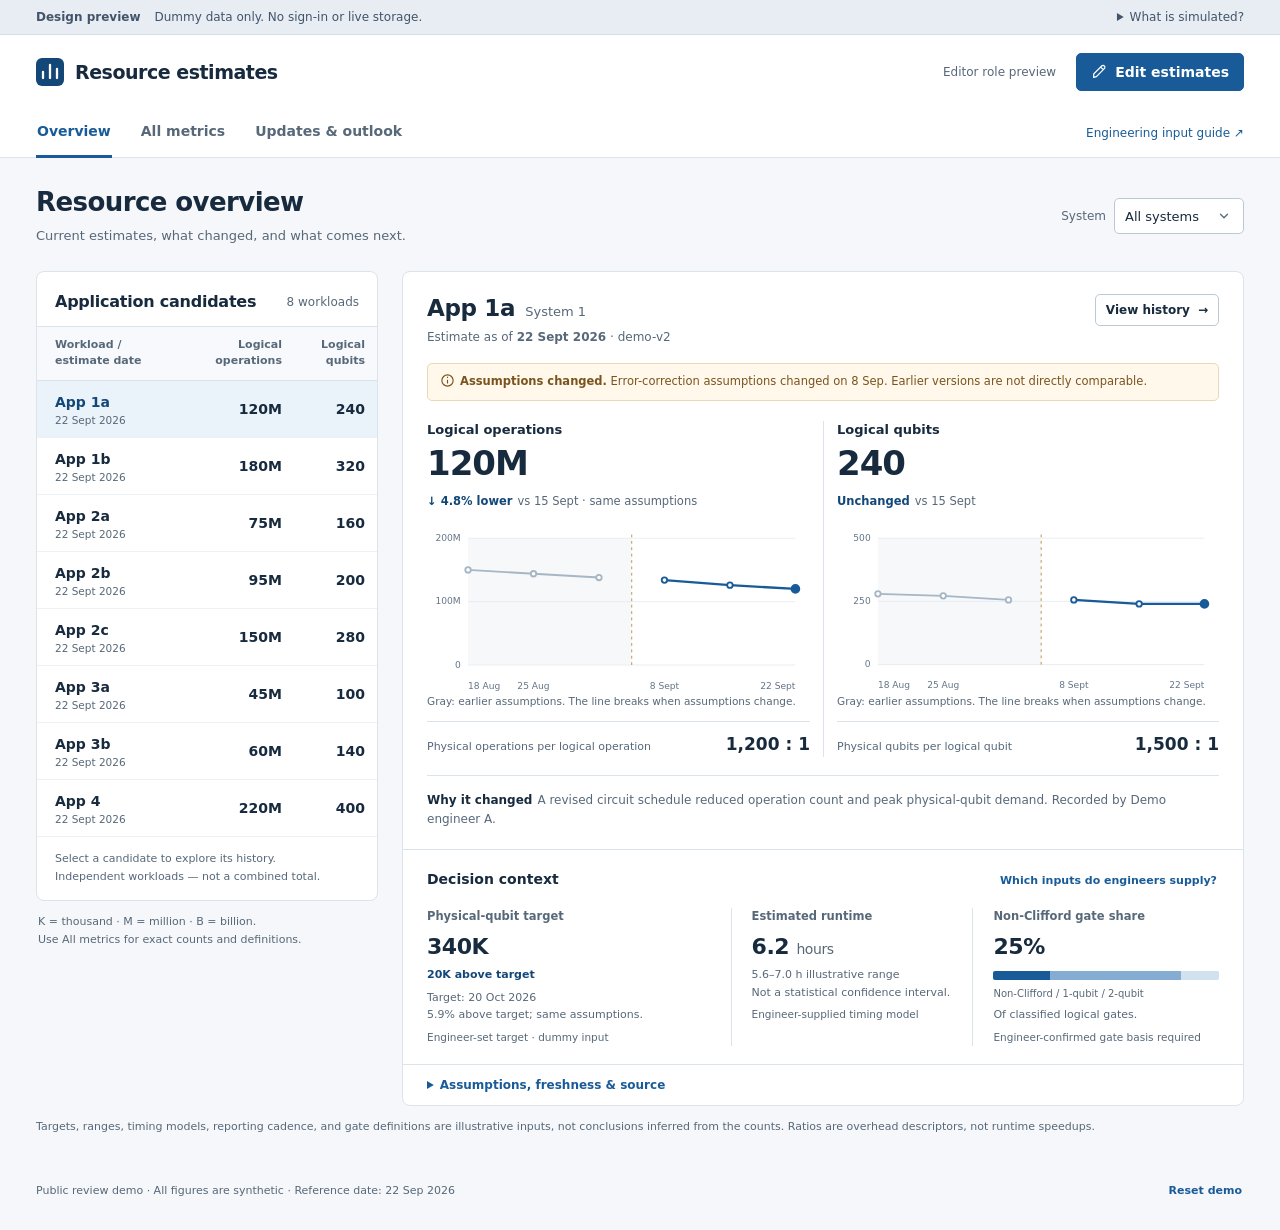
==== resource-estimates/index.html @ 9c601157 "Publish synthetic resource estimates review demo Co-authored-by: Copilot App <223556219+Copilot@user" ====
<!doctype html>
<!--
THESIS: A resource ledger beside a focused comparison, not a wall of KPI cards.
OWN-WORLD: White working surfaces, graphite text, cool gray rules, one blue accent,
Segoe UI, exact tabular numbers, native controls, and restrained rectangular forms.
STORY: Find a candidate, understand its dated change, inspect its assumptions, then
check the target and next decision. Engineers update a familiar table.
FIRST VIEWPORT: A compact candidate ledger sits left of two aligned trend plots;
targets, runtime, and gate mix share one quiet context rail below the plots.
FORM: A brief-pinned, minimal enterprise master/detail workspace. The agreed
four-screen plan supplies the composition; no speculative branding or concept roll.
-->
<html lang="en">
<head>
  <meta charset="utf-8">
  <meta name="viewport" content="width=device-width, initial-scale=1">
  <meta name="color-scheme" content="light">
  <meta name="robots" content="noindex,nofollow">
  <title>Resource estimates - design preview</title>
  <link rel="icon" href="data:image/svg+xml,%3Csvg xmlns='http://www.w3.org/2000/svg' viewBox='0 0 32 32'%3E%3Crect width='32' height='32' rx='7' fill='%23185185'/%3E%3Cpath d='M8 23V15M16 23V8M24 23V12' stroke='white' stroke-width='3'/%3E%3C/svg%3E">
  <style>
:root {
  --canvas: #f5f7fa;
  --surface: #ffffff;
  --ink: #172a3e;
  --muted: #576879;
  --subtle: #637486;
  --rule: #dbe3eb;
  --rule-strong: #bbc9d7;
  --blue: #185b98;
  --blue-deep: #124778;
  --blue-soft: #eaf2fa;
  --blue-light: #f3f7fc;
  --amber: #825817;
  --amber-soft: #fff8eb;
  --error: #ab2837;
  --error-soft: #fff2f3;
  --green: #20624c;
  --radius: 8px;
  --shadow: 0 10px 30px rgb(23 42 62 / 12%);
  font-family: "Segoe UI", system-ui, -apple-system, BlinkMacSystemFont, sans-serif;
  font-size: 14px;
  color: var(--ink);
  background: var(--canvas);
  font-synthesis: none;
}
* { box-sizing: border-box; }
body { margin: 0; min-width: 320px; }
button, input, select, textarea { font: inherit; }
button, a, input, select, summary { -webkit-tap-highlight-color: transparent; }
button, a, summary, select { touch-action: manipulation; }
button { cursor: pointer; }
a { color: var(--blue); text-underline-offset: 3px; }
button:focus-visible, a:focus-visible, summary:focus-visible, input:focus-visible, select:focus-visible, textarea:focus-visible {
  outline: 3px solid #3073b8; outline-offset: 3px;
}
button:disabled { cursor: not-allowed; opacity: 0.48; }
button:active:not(:disabled), .button:active { transform: translateY(1px); }
button, .button { transition: background 150ms ease-out, color 150ms ease-out, border-color 150ms ease-out; }
svg { flex-shrink: 0; }
input, textarea, select { color: var(--ink); accent-color: var(--blue); }
input::placeholder, textarea::placeholder { color: var(--subtle); opacity: 1; }
input[type="checkbox"] { width: 16px; height: 16px; margin: 0; }
input[type="text"], input[type="date"], input[type="number"], select, textarea {
  min-height: 38px; border: 1px solid var(--rule-strong); border-radius: 5px; background: white; padding: 8px 10px;
}
textarea { resize: vertical; line-height: 1.55; }
select { padding-right: 28px; }
h1, h2, h3, p { margin-top: 0; }
h1 { font-size: 26px; line-height: 1.3; font-weight: 650; letter-spacing: -0.022em; margin-bottom: 6px; }
h2 { font-size: 20px; font-weight: 650; line-height: 1.4; letter-spacing: -0.015em; margin-bottom: 8px; }
h3 { font-size: 15px; font-weight: 650; line-height: 1.4; margin-bottom: 8px; }
p { line-height: 1.6; margin-bottom: 12px; }
small { font-size: 12px; }
[hidden] { display: none !important; }
.sr-only { position: absolute; width: 1px; height: 1px; overflow: hidden; clip: rect(0, 0, 0, 0); white-space: nowrap; }
.skip-link { position: fixed; z-index: 20; top: -80px; left: 16px; background: white; padding: 12px; }
.skip-link:focus { top: 12px; }
.preview-bar { background: #e8edf3; border-bottom: 1px solid #d4dee8; color: #42546a; font-size: 12px; }
.preview-bar-inner { max-width: 1536px; margin: auto; min-height: 34px; padding: 6px 36px; display: flex; align-items: center; justify-content: space-between; gap: 12px; }
.preview-bar strong { font-weight: 650; }
.preview-caption { margin-left: 14px; }
.preview-explanation { position: relative; flex-shrink: 0; }
.preview-explanation summary { cursor: pointer; padding: 2px 0; }
.preview-explanation > div { position: absolute; top: 30px; right: 0; width: min(360px, 85vw); padding: 18px; background: white; border: 1px solid var(--rule-strong); border-radius: 6px; box-shadow: var(--shadow); z-index: 10; font-size: 13px; line-height: 1.5; }
.preview-explanation p:last-child { margin: 0; }
.app-header { background: white; border-bottom: 1px solid var(--rule); }
.header-inner, .nav-inner { max-width: 1536px; margin: auto; padding: 0 36px; display: flex; align-items: center; justify-content: space-between; gap: 24px; }
.header-inner { min-height: 74px; }
.brand { display: inline-flex; gap: 11px; align-items: center; color: var(--blue-deep); text-decoration: none; }
.brand span { color: var(--ink); font-size: 19px; font-weight: 650; letter-spacing: -0.025em; }
.header-actions { display: flex; gap: 20px; align-items: center; }
.role-label { font-size: 12px; color: var(--muted); }
.button { display: inline-flex; justify-content: center; align-items: center; gap: 8px; border: 1px solid var(--rule-strong); border-radius: 5px; background: white; color: var(--ink); min-height: 38px; padding: 8px 14px; font-weight: 600; text-decoration: none; line-height: 1.35; white-space: nowrap; }
.button:hover:not(:disabled) { background: #f1f5f9; border-color: #8fa7be; }
.button.primary { background: var(--blue); border-color: var(--blue); color: white; }
.button.primary:hover:not(:disabled) { background: var(--blue-deep); border-color: var(--blue-deep); }
.button.small { min-height: 32px; font-size: 12px; padding: 6px 10px; }
.text-button { border: 0; background: transparent; color: var(--blue); font-weight: 600; padding: 7px 2px; }
.text-button:hover { text-decoration: underline; text-underline-offset: 3px; }
.nav-inner { min-height: 48px; }
.main-nav { display: flex; align-self: stretch; gap: 28px; }
.main-nav a { display: flex; align-items: center; padding: 10px 1px 12px; color: var(--muted); text-decoration: none; border-bottom: 3px solid transparent; margin-bottom: -1px; font-weight: 550; white-space: nowrap; }
.main-nav a:hover { color: var(--blue); }
.main-nav a[aria-current="page"] { border-color: var(--blue); color: var(--blue); font-weight: 650; }
.guide-link { font-size: 12px; text-decoration: none; white-space: nowrap; }
.guide-link:hover { text-decoration: underline; }
main { max-width: 1536px; margin: auto; padding: 28px 36px 36px; min-height: calc(100vh - 215px); outline: none; }
.page-heading { display: flex; align-items: center; justify-content: space-between; gap: 20px; margin-bottom: 24px; }
.page-heading p { color: var(--muted); margin: 0; max-width: 78ch; font-size: 13px; }
.heading-controls { display: flex; align-items: center; gap: 12px; flex-shrink: 0; }
.field-inline { display: flex; align-items: center; gap: 8px; font-size: 12px; color: var(--muted); }
.field-inline select { min-height: 36px; font-size: 13px; min-width: 130px; }
#system-filter {
  appearance: none;
  padding-right: 36px;
  background-image: url("data:image/svg+xml,%3Csvg xmlns='http://www.w3.org/2000/svg' viewBox='0 0 16 16' fill='none'%3E%3Cpath d='m4 6 4 4 4-4' stroke='%23576879' stroke-width='1.5' stroke-linecap='round' stroke-linejoin='round'/%3E%3C/svg%3E");
  background-repeat: no-repeat;
  background-position: right 12px center;
  background-size: 14px 14px;
}
.overview-layout { display: grid; grid-template-columns: 342px minmax(0, 1fr); align-items: start; gap: 24px; }
.ledger, .detail-sheet, .sheet { background: var(--surface); border: 1px solid var(--rule); border-radius: var(--radius); min-width: 0; }
.ledger-heading { padding: 19px 18px 13px; display: flex; align-items: center; justify-content: space-between; }
.ledger-heading h2 { font-size: 16px; margin: 0; }
.count-label { font-size: 12px; color: var(--muted); }
table { border-collapse: collapse; width: 100%; font-variant-numeric: tabular-nums; }
th { text-align: left; font-weight: 600; }
.ledger-table thead th { background: #f7f9fc; color: var(--muted); font-size: 11px; font-weight: 600; line-height: 1.5; padding: 10px 12px; border-block: 1px solid var(--rule); vertical-align: bottom; }
.ledger-table thead th:first-child { padding-left: 18px; width: 43%; }
.ledger-table thead th:not(:first-child), .ledger-table td { text-align: right; }
.ledger-table tbody th, .ledger-table tbody td { padding: 11px 12px; border-bottom: 1px solid #edf1f5; }
.ledger-table tbody th { padding-left: 18px; font-weight: 500; }
.ledger-table tbody tr { cursor: pointer; }
.ledger-table tbody tr:hover { background: var(--blue-light); }
.ledger-table tbody tr.is-selected { background: var(--blue-soft); }
.ledger-table tbody tr.is-selected .workload-button { color: var(--blue-deep); font-weight: 700; }
.ledger-table td { font-size: 14px; font-weight: 600; white-space: nowrap; }
.workload-button { padding: 2px 0; background: transparent; border: 0; color: var(--ink); font-weight: 600; text-align: left; }
.workload-date { display: block; color: var(--muted); font-size: 10.5px; margin-top: 2px; font-weight: 400; }
.workload-date .basis-mark { color: var(--amber); margin-left: 4px; }
.ledger-note { padding: 13px 18px 15px; color: var(--muted); font-size: 11px; line-height: 1.6; margin: 0; }
.ledger-footnote { margin: 12px 2px 0; color: var(--muted); font-size: 11px; line-height: 1.6; }
.detail-head { padding: 20px 24px 16px; display: flex; gap: 18px; align-items: start; justify-content: space-between; }
.detail-head h2 { font-size: 23px; margin-bottom: 4px; }
.detail-head .system-name { font-size: 13px; color: var(--muted); font-weight: 400; margin-left: 10px; letter-spacing: 0; }
.detail-head p { font-size: 12px; color: var(--muted); margin: 0; }
.detail-head .button { margin-top: 2px; }
.assumption-notice { margin: 0 24px 0; border: 1px solid #d9e2ec; border-radius: 5px; background: #f7f9fc; color: #435970; padding: 9px 12px; font-size: 11.5px; line-height: 1.55; }
.assumption-notice.warning { background: var(--amber-soft); border-color: #e7d8b7; color: #79541e; }
.assumption-notice strong { font-weight: 650; }
.assumption-notice svg { vertical-align: -3px; margin-right: 5px; }
.trend-grid { display: grid; grid-template-columns: minmax(0, 1fr) minmax(0, 1fr); margin: 20px 24px 0; gap: 0; }
.trend { min-width: 0; padding-right: 13px; }
.trend + .trend { border-left: 1px solid var(--rule); padding-left: 13px; padding-right: 0; }
.metric-label { font-size: 13px; font-weight: 600; margin-bottom: 4px; }
.metric-value { font-size: 34px; line-height: 1.22; letter-spacing: -0.03em; font-variant-numeric: tabular-nums; font-weight: 650; }
.delta { margin: 6px 0 0; display: flex; flex-wrap: wrap; gap: 5px; align-items: center; font-size: 11.5px; color: var(--muted); min-height: 21px; }
.delta strong { font-weight: 600; color: var(--blue-deep); }
.delta strong.increase { color: var(--amber); }
.delta strong.unavailable { color: var(--muted); }
.chart { display: block; width: 100%; height: auto; margin: 9px 0 0; overflow: visible; }
.chart text { font-family: inherit; font-size: 10px; fill: var(--subtle); }
.chart .chart-grid { stroke: #e7edf3; stroke-width: 1; }
.chart .current-path { stroke: var(--blue); stroke-width: 2.6; fill: none; stroke-linejoin: round; stroke-linecap: round; }
.chart .old-path { stroke: #a7b6c5; stroke-width: 2; fill: none; }
.chart .boundary { stroke: #b98b44; stroke-dasharray: 3 4; stroke-width: 1; }
.chart .chart-point { fill: white; stroke: var(--blue); stroke-width: 2; }
.chart .chart-point.old-point { stroke: #a7b6c5; }
.chart .chart-point:last-of-type { fill: var(--blue); }
.chart circle:focus-visible { stroke: #072b50; stroke-width: 4; outline: none; }
.chart-caption { color: var(--muted); font-size: 10.5px; line-height: 1.5; margin: -3px 0 11px; min-height: 16px; }
.overhead { border-top: 1px solid var(--rule); padding: 12px 0 3px; display: flex; justify-content: space-between; align-items: baseline; gap: 12px; }
.overhead span { font-size: 11px; color: var(--muted); }
.overhead strong { font-size: 17px; font-weight: 600; font-variant-numeric: tabular-nums; white-space: nowrap; }
.overhead .ratio-note { display: block; font-size: 10.5px; color: var(--amber); margin-top: 3px; }
.mobile-candidate { display: none; }
.change-note { margin: 18px 24px 20px; padding-top: 15px; border-top: 1px solid var(--rule); font-size: 12px; color: var(--muted); line-height: 1.55; }
.change-note strong { color: var(--ink); font-weight: 600; margin-right: 5px; }
.context-heading { border-top: 1px solid var(--rule); margin: 0; padding: 17px 24px 0; display: flex; align-items: center; justify-content: space-between; gap: 12px; }
.context-heading h3 { margin: 0; font-size: 14px; }
.context-heading .text-button { font-size: 11px; }
.context-rail { display: grid; grid-template-columns: 1.15fr 0.9fr 1fr; padding: 14px 24px 18px; gap: 20px; }
.context-item { min-width: 0; }
.context-item + .context-item { border-left: 1px solid var(--rule); padding-left: 20px; }
.context-item h3 { color: var(--muted); font-size: 11.5px; font-weight: 600; margin-bottom: 9px; }
.context-value { font-size: 22px; font-weight: 650; letter-spacing: -0.02em; line-height: 1.3; font-variant-numeric: tabular-nums; }
.context-value .unit { font-size: 14px; font-weight: 500; color: var(--muted); }
.context-item p { font-size: 11px; line-height: 1.6; color: var(--muted); margin: 5px 0 0; }
.context-item .target-subline { color: var(--blue-deep); font-weight: 600; }
.context-item .context-source { color: var(--muted); font-size: 10.5px; }
.gate-bar { display: flex; height: 9px; border-radius: 2px; overflow: hidden; margin: 10px 0 6px; background: #edf2f7; }
.gate-bar span:nth-child(1) { background: #185b98; }
.gate-bar span:nth-child(2) { background: #85add3; }
.gate-bar span:nth-child(3) { background: #d2e1ee; }
.gate-legend { font-size: 10px; color: var(--muted); line-height: 1.5; }
.source-disclosure { border-top: 1px solid var(--rule); }
.source-disclosure > summary { padding: 13px 24px; color: var(--blue); font-size: 12px; font-weight: 550; cursor: pointer; }
.source-disclosure[open] > summary { border-bottom: 1px solid var(--rule); }
.provenance-grid { display: grid; grid-template-columns: 1fr 1fr; gap: 18px 24px; padding: 20px 24px; margin: 0; }
.provenance-grid dt { font-size: 11px; color: var(--muted); margin-bottom: 5px; }
.provenance-grid dd { font-size: 12px; line-height: 1.5; margin: 0; overflow-wrap: anywhere; }
.input-badge { display: inline-flex; align-items: center; padding: 3px 6px; border: 1px solid #cedbe8; border-radius: 4px; font-size: 10px; line-height: 1.2; font-weight: 500; color: #435e78; background: #f7faff; white-space: nowrap; }
.input-badge + .input-badge { margin-left: 5px; }
.support-caption { color: var(--muted); font-size: 11px; margin: 12px 0 0; line-height: 1.6; }
.sheet { margin-bottom: 24px; overflow: clip; }
.sheet-heading { display: flex; align-items: center; justify-content: space-between; gap: 18px; padding: 20px 24px; }
.sheet-heading h2 { margin: 0; font-size: 17px; }
.sheet-heading p { margin: 4px 0 0; font-size: 12px; color: var(--muted); }
.table-tools { display: flex; align-items: center; flex-wrap: wrap; gap: 18px; color: var(--muted); font-size: 12px; }
.check-label { display: inline-flex; align-items: center; gap: 7px; cursor: pointer; }
.table-scroll { overflow-x: auto; scrollbar-width: auto; }
.data-table { min-width: 910px; }
.data-table th, .data-table td { border-bottom: 1px solid #e8edf3; padding: 15px 15px; font-size: 13px; text-align: right; vertical-align: middle; white-space: nowrap; }
.data-table th:first-child, .data-table td:first-child { text-align: left; padding-left: 24px; }
.data-table thead th { font-size: 11px; line-height: 1.5; color: var(--muted); background: #f7f9fc; font-weight: 600; vertical-align: bottom; }
.data-table thead th:not(:first-child) { min-width: 116px; }
.data-table .column-group th { padding-block: 9px; color: #465f78; font-size: 11px; text-align: center; border-bottom: 1px solid #dfe7ef; }
.data-table .column-group th + th { border-left: 1px solid var(--rule); }
.data-table tbody tr:last-child th, .data-table tbody tr:last-child td { border-bottom: 0; }
.data-table tbody tr:hover { background: #f6f9fc; }
.data-table .frozen { position: sticky; left: 0; z-index: 1; background: var(--surface); border-right: 1px solid var(--rule); min-width: 142px; }
.data-table thead .frozen { background: #f7f9fc; z-index: 2; }
.data-table .is-current { background: #eff5fb; }
.data-table .is-current .frozen { background: #eff5fb; }
.table-foot { display: flex; justify-content: space-between; flex-wrap: wrap; gap: 8px 20px; padding: 13px 24px; border-top: 1px solid var(--rule); color: var(--muted); font-size: 11px; line-height: 1.5; }
.table-foot p { margin: 0; }
.secondary-table { min-width: 870px; }
.secondary-table td small { display: block; color: var(--muted); margin-top: 3px; font-size: 10.5px; }
.secondary-table td .warning-text { color: var(--amber); }
.inline-message { display: flex; gap: 10px; align-items: start; padding: 12px 16px; border: 1px solid #d8e4f0; border-radius: 6px; color: #375978; background: #f1f6fb; font-size: 12px; line-height: 1.6; margin: 0 0 22px; }
.inline-message p { margin: 0; }
.inline-message svg { margin-top: 2px; }
.inline-message a { font-weight: 600; }
.inline-message.success { color: var(--green); background: #f0f7f3; border-color: #c9e0d3; }
.section-description { color: var(--muted); font-size: 12px; max-width: 85ch; margin: 0; }
.definitions { padding: 18px 24px 22px; }
.definitions summary { cursor: pointer; font-weight: 600; color: var(--blue); font-size: 13px; }
.definitions dl { margin: 18px 0 0; display: grid; grid-template-columns: 180px 1fr; gap: 13px 20px; font-size: 12px; }
.definitions dt { font-weight: 600; }
.definitions dd { margin: 0; color: var(--muted); line-height: 1.6; }
.history-head { display: flex; align-items: center; gap: 12px; }
.history-table { min-width: 720px; }
.history-table th, .history-table td { text-align: right; }
.history-table th:nth-child(2), .history-table td:nth-child(2) { text-align: left; }
.basis-tag { color: #54697d; background: #edf2f7; border-radius: 3px; padding: 3px 6px; font-size: 11px; }
.updates-layout { display: grid; grid-template-columns: minmax(0, 1.1fr) minmax(0, 0.9fr); gap: 24px; align-items: start; }
.updates-layout .sheet { margin-bottom: 0; }
.update-list { list-style: none; padding: 0 24px; margin: 0; }
.update-list li { border-top: 1px solid var(--rule); padding: 20px 0; }
.update-meta { color: var(--muted); font-size: 11px; margin-bottom: 8px; display: flex; gap: 8px; align-items: center; flex-wrap: wrap; }
.update-meta .workload-link { color: var(--blue); font-size: 11px; padding: 0; }
.update-list h3 { font-size: 15px; margin-bottom: 7px; display: flex; gap: 9px; align-items: baseline; }
.update-list h3::before { content: ""; width: 5px; height: 5px; border-radius: 50%; background: var(--blue); flex-shrink: 0; position: relative; top: -2px; }
.update-list p { margin: 0 0 0 14px; font-size: 12px; line-height: 1.75; color: var(--muted); }
.update-foot { padding: 16px 24px; border-top: 1px solid var(--rule); color: var(--muted); font-size: 11px; }
.milestones { list-style: none; padding: 0 24px; margin: 0; }
.milestones li { border-top: 1px solid var(--rule); display: grid; grid-template-columns: 66px 1fr; gap: 16px; padding: 22px 0; }
.milestone-date { font-variant-numeric: tabular-nums; color: var(--blue-deep); }
.milestone-date strong { display: block; font-size: 22px; line-height: 1.2; font-weight: 600; }
.milestone-date span { display: block; font-size: 11px; margin-top: 4px; color: var(--muted); }
.milestones h3 { margin-bottom: 6px; font-size: 14px; }
.milestones p { margin-bottom: 9px; color: var(--muted); font-size: 12px; }
.milestone-status { display: inline-block; border: 1px solid var(--rule); border-radius: 4px; padding: 3px 6px; font-size: 10px; color: var(--muted); }
.milestone-status.exploratory { color: var(--amber); border-color: #e4d8be; background: var(--amber-soft); }
.outlook-note { background: #f7f9fc; border-top: 1px solid var(--rule); padding: 14px 24px; color: var(--muted); font-size: 11px; line-height: 1.65; }
.full-row-note { margin-top: 24px; background: white; border: 1px solid var(--rule); border-radius: 6px; padding: 17px 20px; display: flex; gap: 18px; align-items: center; justify-content: space-between; }
.full-row-note p { margin: 0; color: var(--muted); font-size: 12px; }
.full-row-note strong { color: var(--ink); }
.editor-heading { align-items: start; }
.editor-heading .heading-controls { padding-top: 3px; }
.edit-meta { padding: 20px 24px; display: grid; grid-template-columns: 180px minmax(260px, 1fr); gap: 24px; border-bottom: 1px solid var(--rule); }
.field { display: flex; flex-direction: column; gap: 7px; min-width: 0; font-size: 12px; color: var(--ink); }
.field > span:first-child { font-weight: 600; }
.field .field-hint { font-size: 11px; color: var(--muted); font-weight: 400; line-height: 1.55; }
.field input, .field select, .field textarea { width: 100%; }
.required { color: var(--muted); font-size: 10px; font-weight: 400; margin-left: 4px; }
.editor-toolbar { display: flex; align-items: center; justify-content: space-between; gap: 18px; padding: 13px 24px; }
.editor-toolbar p { margin: 0; color: var(--muted); font-size: 12px; }
.editor-toolbar .text-button { font-size: 12px; }
.edit-table { min-width: 1160px; }
.edit-table thead th { padding-block: 11px; }
.edit-table tbody th, .edit-table tbody td { padding: 8px 8px; }
.edit-table tbody th { padding-left: 24px; }
.edit-table .frozen { min-width: 160px; }
.edit-table input[type="text"] { width: 100%; min-width: 110px; text-align: right; min-height: 36px; padding: 7px 8px; font-size: 12px; border-color: transparent; border-radius: 3px; font-variant-numeric: tabular-nums; background: transparent; }
.edit-table input[type="text"]:hover { border-color: var(--rule-strong); background: white; }
.edit-table input[type="text"]:focus { border-color: var(--blue); background: white; outline-offset: 0; outline-width: 2px; }
.edit-table .checked-row { background: #f2f7fc; }
.edit-table .checked-row .frozen { background: #f2f7fc; }
.edit-table .changed-cell { background: #e8f1fb !important; border-color: #b5cce2 !important; }
.edit-table [aria-invalid="true"], .field [aria-invalid="true"] { border-color: var(--error) !important; background: var(--error-soft) !important; }
.row-select { display: inline-flex; gap: 10px; align-items: center; white-space: nowrap; cursor: pointer; }
.editor-errors { margin: 0 24px 18px; padding: 12px 14px; border: 1px solid #edc2c9; border-radius: 5px; background: var(--error-soft); color: var(--error); font-size: 12px; line-height: 1.6; }
.editor-errors ul { padding-left: 18px; margin-bottom: 0; }
.paste-help { margin: 0 24px 16px; padding: 12px 14px; background: #f2f6fa; border-radius: 4px; color: var(--muted); font-size: 12px; line-height: 1.6; }
.editor-context { padding: 20px 24px 24px; }
.editor-context summary { cursor: pointer; font-weight: 600; color: var(--ink); line-height: 1.5; }
.editor-context .summary-help { display: block; padding-left: 18px; margin-top: 4px; color: var(--muted); font-size: 12px; font-weight: 400; }
.context-workload-select { display: flex; align-items: center; justify-content: space-between; gap: 16px; padding: 20px 0 16px; }
.context-workload-select p { font-size: 12px; color: var(--muted); margin: 0; }
.context-fields { display: grid; grid-template-columns: repeat(3, minmax(0, 1fr)); gap: 20px 24px; }
.context-fields .wide { grid-column: 1 / -1; }
.context-fields .span-two { grid-column: span 2; }
.context-fields .subsection { grid-column: 1 / -1; border-top: 1px solid var(--rule); padding-top: 18px; margin: 2px 0 -6px; font-size: 13px; font-weight: 600; }
.gate-confirm { grid-column: 1 / -1; font-size: 12px; display: flex; align-items: start; gap: 9px; line-height: 1.6; }
.gate-confirm input { flex-shrink: 0; margin-top: 3px; }
.save-bar { background: #fff; border: 1px solid var(--rule-strong); border-radius: 7px; padding: 14px 20px; display: flex; align-items: center; justify-content: space-between; gap: 20px; }
.save-bar strong { font-size: 13px; font-weight: 600; }
.save-bar p { margin: 3px 0 0; color: var(--muted); font-size: 11px; }
.save-bar-actions { display: flex; align-items: center; gap: 10px; }
.guide-intro { max-width: 85ch; color: var(--muted); font-size: 13px; margin-bottom: 23px; }
.guide-table { min-width: 820px; }
.guide-table td, .guide-table th { text-align: left; vertical-align: top; white-space: normal; }
.guide-table td { font-size: 12px; line-height: 1.65; padding-block: 20px; }
.guide-table th:first-child { width: 190px; }
.guide-table .guide-title { display: block; font-weight: 650; margin-bottom: 6px; color: var(--ink); }
.guide-table td:nth-child(2) { width: 35%; color: var(--muted); }
.guide-table td:nth-child(3) { width: 30%; color: var(--muted); }
.guide-table td:last-child { color: var(--muted); width: 160px; }
.guide-highlight { background: #edf5fd; }
.guide-grid { display: grid; grid-template-columns: 1fr 1fr; gap: 24px; }
.guide-grid .sheet { padding: 22px 24px; }
.guide-grid h2 { font-size: 16px; }
.guide-grid p { font-size: 12px; line-height: 1.75; color: var(--muted); margin: 0; }
.app-footer { max-width: 1536px; margin: 0 auto; padding: 4px 36px 22px; display: flex; justify-content: space-between; align-items: center; gap: 18px; color: var(--muted); font-size: 11px; line-height: 1.6; }
.app-footer .text-button { font-size: 11px; }
.empty-state { padding: 32px 24px; color: var(--muted); line-height: 1.7; font-size: 13px; }
.empty-state strong { display: block; color: var(--ink); margin-bottom: 6px; }
dialog { width: min(440px, calc(100vw - 40px)); border: 1px solid var(--rule-strong); border-radius: 9px; padding: 28px; color: var(--ink); box-shadow: var(--shadow); }
dialog::backdrop { background: rgb(16 35 54 / 30%); }
dialog h2 { font-size: 19px; }
dialog p { color: var(--muted); font-size: 13px; }
.dialog-actions { display: flex; justify-content: flex-end; gap: 10px; margin-top: 22px; }
@media (min-width: 1650px) {
  .overview-layout { grid-template-columns: 360px minmax(0, 1fr); gap: 28px; }
}
@media (max-width: 1150px) {
  .preview-bar-inner, .header-inner, .nav-inner { padding-inline: 24px; }
  main { padding-inline: 24px; }
  .overview-layout { grid-template-columns: 290px minmax(0, 1fr); gap: 18px; }
  .ledger-table thead th, .ledger-table tbody th, .ledger-table tbody td { padding-inline: 10px; }
  .ledger-table td { font-size: 13px; }
  .detail-head { padding-inline: 20px; }
  .detail-head .system-name { display: block; margin: 4px 0 0; font-size: 12px; }
  .assumption-notice { margin-inline: 20px; }
  .trend-grid { margin-inline: 20px; }
  .trend { padding-right: 9px; }
  .trend + .trend { padding-left: 9px; }
  .metric-value { font-size: 29px; }
  .overhead { display: block; }
  .overhead span { display: block; margin-bottom: 4px; }
  .context-rail { padding-inline: 20px; gap: 15px; }
  .context-item + .context-item { padding-left: 15px; }
  .context-value { font-size: 21px; }
  .context-heading { padding-inline: 20px; }
  .context-heading .text-button { font-size: 10px; }
}
@media (max-width: 900px) {
  .overview-layout { grid-template-columns: 1fr; }
  .overview-layout .ledger-section { display: none; }
  .overview-heading .heading-controls { display: none; }
  .mobile-candidate { display: flex; justify-content: space-between; align-items: center; gap: 16px; padding: 13px 16px; background: white; border: 1px solid var(--rule); border-radius: 7px; }
  .mobile-candidate > span { font-size: 12px; font-weight: 600; }
  .mobile-candidate select { min-width: 150px; }
  .ledger-footnote { display: none; }
  .detail-head .system-name { display: inline; margin-left: 10px; }
  .metric-value { font-size: 34px; }
  .overhead { display: flex; }
  .context-heading .text-button { font-size: 11px; }
  .updates-layout { grid-template-columns: 1fr; }
  .context-fields { grid-template-columns: repeat(2, minmax(0, 1fr)); }
  .context-fields .span-two { grid-column: 1 / -1; }
  .guide-grid { grid-template-columns: 1fr; gap: 0; }
}
@media (max-width: 600px) {
  :root { font-size: 14px; }
  .preview-bar-inner { padding: 8px 16px; font-size: 10px; align-items: start; }
  .preview-caption { display: block; margin-left: 0; margin-top: 2px; max-width: 220px; }
  .preview-explanation summary { font-size: 10px; margin-top: 0; }
  .header-inner { padding: 0 16px; min-height: 65px; gap: 10px; }
  .brand { gap: 8px; }
  .brand span { font-size: 16px; letter-spacing: -0.02em; }
  .brand svg { width: 24px; height: 24px; }
  .role-label { display: none; }
  .header-actions .button { font-size: 11px; min-height: 34px; padding: 7px 9px; }
  .header-actions .button svg { display: none; }
  .nav-inner { padding: 0 16px; display: block; min-height: 0; }
  .main-nav { gap: 20px; min-height: 44px; }
  .main-nav a { font-size: 12px; }
  .guide-link { display: inline-block; margin: 10px 0 11px; font-size: 11px; }
  main { padding: 22px 16px 26px; }
  h1 { font-size: 23px; }
  .page-heading { align-items: start; flex-direction: column; gap: 15px; margin-bottom: 19px; }
  .page-heading p { font-size: 12px; max-width: 45ch; }
  .heading-controls { width: 100%; flex-wrap: wrap; }
  .heading-controls .field-inline { width: 100%; justify-content: space-between; }
  .overview-layout { gap: 18px; }
  .overview-layout .ledger-section { max-height: 277px; }
  .ledger-heading { padding: 13px 14px 11px; }
  .ledger-heading h2 { font-size: 15px; }
  .ledger-table tbody th, .ledger-table thead th:first-child { padding-left: 14px; }
  .ledger-table tbody th, .ledger-table tbody td { padding-block: 8px; }
  .ledger-table thead th { padding-block: 7px; }
  .detail-head { padding: 17px 16px 13px; gap: 10px; }
  .detail-head h2 { font-size: 21px; }
  .detail-head .system-name { display: block; margin: 3px 0 0; font-size: 11px; }
  .detail-head .button { font-size: 11px; }
  .detail-head p { font-size: 11px; }
  .assumption-notice { margin-inline: 16px; font-size: 11px; padding: 9px 10px; }
  .trend-grid { grid-template-columns: 1fr; margin: 19px 16px 0; gap: 20px; }
  .trend { padding-right: 0; }
  .trend + .trend { border-left: 0; border-top: 1px solid var(--rule); padding: 20px 0 0; }
  .chart { max-height: 230px; }
  .chart-caption { margin-top: 0; }
  .overhead { padding-top: 10px; }
  .change-note { margin-inline: 16px; }
  .context-heading { padding-inline: 16px; flex-wrap: wrap; gap: 2px; }
  .context-rail { grid-template-columns: 1fr; padding: 12px 16px 18px; gap: 18px; }
  .context-item + .context-item { border-left: 0; border-top: 1px solid var(--rule); padding: 15px 0 0; }
  .context-item { display: grid; grid-template-columns: 1fr 1fr; gap: 0 16px; align-items: start; }
  .context-item h3 { grid-column: 1; grid-row: 1; font-size: 12px; margin-top: 3px; }
  .context-item .context-value { grid-column: 2; grid-row: 1; text-align: right; font-size: 23px; }
  .context-item > p, .context-item .gate-bar, .context-item .gate-legend { grid-column: 1 / -1; }
  .context-item > p { font-size: 11px; }
  .context-item .gate-bar { margin-top: 10px; }
  .source-disclosure > summary { padding: 14px 16px; }
  .provenance-grid { grid-template-columns: 1fr; padding-inline: 16px; gap: 16px; }
  .sheet-heading { padding: 17px 16px; align-items: start; flex-wrap: wrap; gap: 14px; }
  .sheet-heading h2 { font-size: 16px; }
  .table-tools { gap: 14px; font-size: 11px; }
  .table-foot { padding-inline: 16px; }
  .data-table th:first-child, .data-table td:first-child { padding-left: 16px; }
  .data-table .frozen { min-width: 130px; }
  .table-scroll { overscroll-behavior-x: contain; }
  .definitions { padding-inline: 16px; }
  .definitions dl { grid-template-columns: 1fr; gap: 5px; }
  .definitions dd { margin-bottom: 13px; }
  .update-list, .milestones { padding-inline: 16px; }
  .update-list li { padding-block: 18px; }
  .update-list h3 { font-size: 14px; }
  .milestones li { grid-template-columns: 56px 1fr; gap: 12px; }
  .update-foot, .outlook-note { padding-inline: 16px; }
  .full-row-note { align-items: start; flex-direction: column; padding: 16px; gap: 10px; }
  .edit-meta { grid-template-columns: 1fr; gap: 18px; padding: 18px 16px; }
  .editor-toolbar { flex-wrap: wrap; padding-inline: 16px; gap: 8px; }
  .editor-toolbar p { font-size: 11px; }
  .edit-table .frozen { min-width: 135px; }
  .editor-context { padding-inline: 16px; }
  .context-workload-select { align-items: start; flex-direction: column; gap: 10px; }
  .context-fields { grid-template-columns: 1fr; gap: 18px; }
  .context-fields .span-two { grid-column: 1; }
  .editor-errors, .paste-help { margin-inline: 16px; }
  .save-bar { align-items: stretch; flex-direction: column; padding: 14px 16px; gap: 12px; }
  .save-bar-actions { justify-content: flex-end; }
  .save-bar-actions .primary { flex: 1; }
  .guide-grid .sheet { padding-inline: 16px; }
  .app-footer { padding-inline: 16px; align-items: start; font-size: 10px; }
  .app-footer > span { max-width: 245px; }
}
@media (forced-colors: active) {
  #system-filter { appearance: auto; background-image: none; }
}
@media (prefers-reduced-motion: reduce) {
  *, *::before, *::after { transition: none !important; scroll-behavior: auto !important; }
}
@media print {
  .preview-explanation, .header-actions, .guide-link, .app-footer, .save-bar { display: none; }
  main { padding: 20px 0; }
  .overview-layout { grid-template-columns: 300px 1fr; }
  .ledger-section { max-height: none !important; overflow: visible !important; }
  .sheet, .detail-sheet, .ledger { break-inside: avoid; }
}

</style>
</head>
<body>
  <a class="skip-link" href="#main">Skip to dashboard content</a>
  <div class="preview-bar">
    <div class="preview-bar-inner">
      <div><strong>Design preview</strong><span class="preview-caption">Dummy data only. No sign-in or live storage.</span></div>
      <details class="preview-explanation">
        <summary>What is simulated?</summary>
        <div>
          <strong>A public review mockup, not a production application.</strong>
          <p>All names, counts, targets, timing estimates, and notes are fictional. Do not enter real information.</p>
          <p>Save updates changes this open page only. Reloading or resetting restores the example data.</p>
          <p>Production access would use Microsoft Entra ID and server-enforced viewer/editor roles. Those controls are not implemented here.</p>
        </div>
      </details>
    </div>
  </div>
  <header class="app-header">
    <div class="header-inner">
      <a class="brand" href="#overview" data-route="overview" aria-label="Resource estimates overview">
        <svg width="28" height="28" viewBox="0 0 28 28" aria-hidden="true"><rect width="28" height="28" rx="6" fill="currentColor"/><path d="M7 20v-6m7 6V7m7 13V11" stroke="white" stroke-width="2.3" stroke-linecap="round"/></svg>
        <span>Resource estimates</span>
      </a>
      <div class="header-actions">
        <span class="role-label">Editor role preview</span>
        <a href="#edit" data-route="edit" class="button primary" id="edit-action">
          <svg width="16" height="16" viewBox="0 0 24 24" fill="none" stroke="currentColor" stroke-width="1.8" aria-hidden="true"><path d="m15 5 4 4M4 20l4-1L20 7a2.8 2.8 0 0 0-4-4L4 15z"/></svg>
          Edit estimates
        </a>
      </div>
    </div>
    <nav class="nav-inner" aria-label="Dashboard">
      <div class="main-nav">
        <a href="#overview" data-route="overview">Overview</a>
        <a href="#metrics" data-route="metrics">All metrics</a>
        <a href="#updates" data-route="updates">Updates &amp; outlook</a>
      </div>
      <a href="#guide" data-route="guide" class="guide-link">Engineering input guide <span aria-hidden="true">&nearr;</span></a>
    </nav>
  </header>
  <main id="main" tabindex="-1"></main>
  <footer class="app-footer">
    <span>Public review demo <span aria-hidden="true">&middot;</span> All figures are synthetic <span aria-hidden="true">&middot;</span> Reference date: 22 Sep 2026</span>
    <button type="button" data-action="reset" class="text-button">Reset demo</button>
  </footer>
  <div class="sr-only" role="status" aria-live="polite" id="announcement"></div>
  <dialog id="discard-dialog" aria-labelledby="discard-title" aria-describedby="discard-copy">
    <h2 id="discard-title">Discard your unsaved changes?</h2>
    <p id="discard-copy">Your edits have not been saved. The previously saved demo figures will remain unchanged.</p>
    <div class="dialog-actions">
      <button type="button" class="button" id="keep-editing">Keep editing</button>
      <button type="button" class="button primary" id="discard-edits">Discard changes</button>
    </div>
  </dialog>
  <script>
(() => {
  "use strict";

  const fields = [
    { key: "logicalOps", label: "Logical operations", short: "Logical operations", group: "Operations" },
    { key: "physicalOps", label: "Physical operations", short: "Physical operations", group: "Operations" },
    { key: "nonClifford", label: "Non-Clifford gates", short: "Non-Clifford gates", group: "Operations" },
    { key: "clifford1", label: "1-qubit Clifford", short: "1-qubit Clifford", group: "Operations" },
    { key: "clifford2", label: "2-qubit Clifford", short: "2-qubit Clifford", group: "Operations" },
    { key: "logicalQubits", label: "Logical qubits", short: "Logical qubits", group: "Qubits" },
    { key: "physicalQubits", label: "Physical qubits", short: "Physical qubits", group: "Qubits" }
  ];
  const dates = ["2026-08-18", "2026-08-25", "2026-09-01", "2026-09-08", "2026-09-15", "2026-09-22"];
  const definitions = [
    ["App 1a", 1, ["120000000", "144000000000", "30000000", "70000000", "20000000", "240", "360000"], "6.2", "340000", "demo-v2"],
    ["App 1b", 1, ["180000000", "270000000000", "60000000", "90000000", "30000000", "320", "640000"], "10.8", "600000", "demo-v1"],
    ["App 2a", 2, ["75000000", "82500000000", "15000000", "45000000", "15000000", "160", "192000"], "3.4", "180000", "demo-v1"],
    ["App 2b", 2, ["95000000", "123500000000", "25000000", "50000000", "20000000", "200", "300000"], "4.7", "280000", "demo-v1"],
    ["App 2c", 2, ["150000000", "240000000000", "45000000", "75000000", "30000000", "280", "504000"], "8.1", "470000", "demo-v1"],
    ["App 3a", 3, ["45000000", "40500000000", "9000000", "27000000", "9000000", "100", "100000"], "2.2", "95000", "demo-v1"],
    ["App 3b", 3, ["60000000", "66000000000", "12000000", "36000000", "12000000", "140", "168000"], "2.9", "160000", "demo-v1"],
    ["App 4", 4, ["220000000", "440000000000", "88000000", "88000000", "44000000", "400", "1000000"], "16.0", "900000", "demo-v1"]
  ];
  const app1History = [
    ["150000000", "225000000000", "45000000", "75000000", "30000000", "280", "480000"],
    ["144000000", "208800000000", "36000000", "80000000", "28000000", "272", "450000"],
    ["138000000", "193200000000", "34000000", "78000000", "26000000", "256", "430000"],
    ["134000000", "187600000000", "34000000", "74000000", "26000000", "256", "420000"],
    ["126000000", "163800000000", "32000000", "72000000", "22000000", "240", "390000"],
    definitions[0][2]
  ];

  const workloads = definitions.map(([id, system, latest, runtime, target, config], index) => {
    const rising = id === "App 2c";
    const scales = rising ? [91, 93, 95, 96, 98, 100] : [128, 122, 116, 110, 106, 100];
    const qubitScales = rising ? [91, 93, 95, 96, 97, 100] : [132, 124, 118, 112, 108, 100];
    const snapshots = dates.map((asOf, dateIndex) => {
      const values = id === "App 1a" ? app1History[dateIndex] : latest.map((value, fieldIndex) => {
        const scale = fieldIndex === 6 ? qubitScales[dateIndex] : scales[dateIndex];
        return (BigInt(value) * BigInt(scale) / 100n).toString();
      });
      const version = id === "App 1a" ? (dateIndex < 3 ? "demo-v1" : "demo-v2")
        : id === "App 4" && dateIndex < 5 ? "demo-v0" : config;
      const hours = id === "App 1a" ? ["8.8", "8.2", "7.8", "7.3", "6.8", "6.2"][dateIndex]
        : (Number(runtime) * scales[dateIndex] / 100).toFixed(1);
      const caveat = id === "App 1a"
        ? "Error-correction assumptions changed on 8 Sep. Earlier versions are not directly comparable."
        : id === "App 4"
          ? "Error-budget assumptions changed on 22 Sep. Earlier estimates are not directly comparable."
          : "Same illustrative workload and hardware assumptions across the displayed period.";
      return {
        id: `${id}-${asOf}-0`,
        asOf,
        revision: 0,
        metrics: Object.fromEntries(fields.map((field, i) => [field.key, values[i]])),
        config: version,
        caveat,
        reason: id === "App 1a" ? "A revised circuit schedule reduced operation count and peak physical-qubit demand."
          : rising ? "A more conservative schedule includes additional operation and qubit overhead."
            : id === "App 4" ? "The error budget was revised; a new comparison baseline is needed."
              : "The circuit estimate was updated using the same illustrative assumptions.",
        owner: `Demo engineer ${String.fromCharCode(65 + index)}`,
        source: `DEMO-RUN-${String(42 + index).padStart(3, "0")}`,
        savedAt: `${asOf}T17:15:00.000Z`,
        context: {
          targetPhysicalQubits: target,
          targetDate: "2026-10-20",
          targetConfig: config,
          runtimeHours: hours,
          runtimeLowHours: (Number(hours) * 0.9).toFixed(1),
          runtimeHighHours: (Number(hours) * 1.13).toFixed(1),
          timingModel: "Illustrative cycle timing and parallelism model; no runtime is inferred from gate counts.",
          cadenceDays: "7",
          gateBasisConfirmed: true,
          gateBasis: "Mutually exclusive logical gate categories: non-Clifford, 1-qubit Clifford, and 2-qubit Clifford."
        }
      };
    });
    return { id, system, snapshots };
  });

  window.RESOURCE_DEMO = Object.freeze({
    referenceDate: "2026-09-22",
    fields,
    workloads,
    updates: [
      { date: "2026-09-22", workload: "App 1a", title: "Fewer operations, fewer physical qubits", body: "Logical operations moved from 126M to 120M and physical qubits from 390K to 360K. Both snapshots use demo-v2; the revised circuit schedule is the recorded reason.", owner: "Demo engineer A" },
      { date: "2026-09-22", workload: "App 2c", title: "A more conservative resource estimate", body: "The latest estimate includes additional scheduling overhead. Physical qubits are now 504K. The increase is visible rather than presented as an improvement.", owner: "Demo engineer E" },
      { date: "2026-09-22", workload: "App 4", title: "A new assumptions baseline", body: "The error budget changed in the latest estimate. Cross-version change percentages are withheld until engineering confirms comparability.", owner: "Demo engineer H" }
    ]
  });
})();

</script>
  <script>
(() => {
  "use strict";

  const DEMO = window.RESOURCE_DEMO;
  const fields = DEMO.fields;
  const routes = new Set(["overview", "metrics", "updates", "edit", "guide"]);
  const main = document.getElementById("main");
  const dialog = document.getElementById("discard-dialog");
  const state = {
    workloads: structuredClone(DEMO.workloads),
    updates: structuredClone(DEMO.updates),
    selected: "App 1a",
    filter: "all",
    view: routes.has(location.hash.slice(1)) ? location.hash.slice(1) : "overview",
    exact: false,
    ratios: false,
    history: false,
    draft: null,
    notice: "",
    guideHighlight: "",
    pendingAction: null
  };
  const infoIcon = '<svg width="15" height="15" viewBox="0 0 20 20" fill="none" stroke="currentColor" stroke-width="1.5" aria-hidden="true"><circle cx="10" cy="10" r="7.5"/><path d="M10 9v5m0-9v1.5"/></svg>';
  const checkIcon = '<svg width="16" height="16" viewBox="0 0 20 20" fill="none" stroke="currentColor" stroke-width="1.7" aria-hidden="true"><path d="m4 10 4 4 8-8"/></svg>';
  const escape = value => String(value).replace(/[&<>"']/g, char => ({ "&": "&amp;", "<": "&lt;", ">": "&gt;", '"': "&quot;", "'": "&#39;" })[char]);
  const group = value => BigInt(value).toLocaleString("en-US");
  const dateValue = value => Date.parse(`${value}T12:00:00Z`);
  const dateLabel = (value, short = false) => new Intl.DateTimeFormat("en-GB", {
    day: "numeric", month: "short", ...(short ? {} : { year: "numeric" }), timeZone: "UTC"
  }).format(new Date(dateValue(value)));
  const announce = message => { document.getElementById("announcement").textContent = message; };
  const inputBadge = label => `<span class="input-badge">${escape(label)}</span>`;
  const inlineInfo = text => `<div class="inline-message">${infoIcon}<p>${text}</p></div>`;
  const workload = id => state.workloads.find(item => item.id === id);
  const ordered = item => [...item.snapshots].sort((a, b) => a.asOf.localeCompare(b.asOf) || a.revision - b.revision);
  const latest = item => ordered(item).at(-1);
  const chartSnapshots = item => {
    const byDate = new Map();
    for (const snapshot of ordered(item)) byDate.set(snapshot.asOf, snapshot);
    return [...byDate.values()];
  };
  const previousComparable = item => {
    const current = latest(item);
    return chartSnapshots(item).findLast(snapshot => snapshot.asOf < current.asOf && snapshot.config === current.config);
  };

  function compact(value) {
    const number = BigInt(value);
    if (number < 1000n) return group(number);
    const units = [[1000000000000n, "T"], [1000000000n, "B"], [1000000n, "M"], [1000n, "K"]];
    if (number >= 1000000000000000n) {
      const raw = number.toString();
      const fraction = raw.slice(1, 3).replace(/0+$/, "");
      return `${raw[0]}${fraction ? `.${fraction}` : ""}e+${raw.length - 1}`;
    }
    const [divisor, suffix] = units.find(([unit]) => number >= unit);
    const tenths = (number * 10n + divisor / 2n) / divisor;
    return `${group(tenths / 10n)}${tenths % 10n ? `.${tenths % 10n}` : ""}${suffix}`;
  }

  function ratio(numerator, denominator) {
    const bottom = BigInt(denominator);
    if (bottom === 0n) return null;
    const tenths = (BigInt(numerator) * 10n + bottom / 2n) / bottom;
    return `${group(tenths / 10n)}${tenths % 10n ? `.${tenths % 10n}` : ""}`;
  }

  function percentage(part, total) {
    const denominator = BigInt(total);
    if (denominator === 0n) return null;
    const tenths = (BigInt(part) * 1000n + denominator / 2n) / denominator;
    return `${group(tenths / 10n)}${tenths % 10n ? `.${tenths % 10n}` : ""}%`;
  }

  function parseCount(raw) {
    const text = String(raw).trim();
    if (!text) throw new Error("Enter a count; an empty cell is not zero.");
    if (text.length > 4096) throw new Error("This preview accepts up to 4,096 digits per count.");
    if (text.includes(",") && !/^\d{1,3}(?:,\d{3})+(?:\.\d+)?(?:[eE][+-]?\d+)?$/.test(text)) {
      throw new Error("Use correctly grouped commas, for example 120,000,000.");
    }
    const match = text.replaceAll(",", "").match(/^(\d+)(?:\.(\d+))?(?:[eE]([+-]?\d+))?$/);
    if (!match) throw new Error("Enter a non-negative whole number, not a suffix such as M or K.");
    const fraction = match[2] || "";
    const exponent = Number(match[3] || "0");
    if (!Number.isSafeInteger(exponent) || Math.abs(exponent) > 4096) throw new Error("The exponent is too large for this preview.");
    const digits = match[1] + fraction;
    const shift = exponent - fraction.length;
    if (shift >= 0) return BigInt(digits + "0".repeat(shift)).toString();
    const cut = digits.length + shift;
    if (cut <= 0) {
      if (/^0+$/.test(digits)) return "0";
      throw new Error("The count must resolve to a whole number.");
    }
    if (!/^0+$/.test(digits.slice(cut))) throw new Error("The count must resolve to a whole number.");
    return BigInt(digits.slice(0, cut)).toString();
  }

  function validDate(value) {
    if (!/^\d{4}-\d{2}-\d{2}$/.test(value)) return false;
    const date = new Date(`${value}T12:00:00Z`);
    return Number.isFinite(date.getTime()) && date.toISOString().slice(0, 10) === value;
  }

  function changeMarkup(item, key) {
    const current = latest(item);
    const previous = previousComparable(item);
    if (!previous) return '<div class="delta"><strong class="unavailable">No comparable earlier estimate</strong></div>';
    const before = BigInt(previous.metrics[key]);
    const difference = BigInt(current.metrics[key]) - before;
    if (before === 0n) return `<div class="delta"><strong class="unavailable">Percentage unavailable: previous count is zero</strong></div>`;
    if (difference === 0n) return `<div class="delta"><strong>Unchanged</strong><span>vs ${dateLabel(previous.asOf, true)}</span></div>`;
    return `<div class="delta"><strong class="${difference > 0n ? "increase" : ""}">${difference > 0n ? "&uarr;" : "&darr;"} ${percentage(difference < 0n ? -difference : difference, before)} ${difference > 0n ? "higher" : "lower"}</strong><span>vs ${dateLabel(previous.asOf, true)} &middot; same assumptions</span></div>`;
  }

  function gateShare(snapshot) {
    if (!snapshot.context.gateBasisConfirmed) return { text: "Needs definition", total: 0n, segments: [] };
    const parts = ["nonClifford", "clifford1", "clifford2"].map(key => BigInt(snapshot.metrics[key]));
    const total = parts.reduce((sum, value) => sum + value, 0n);
    return {
      text: total > 0n ? percentage(parts[0], total) : "Not available",
      total,
      segments: total > 0n ? parts.map(value => Number(value * 10000n / total) / 100) : []
    };
  }

  function targetGap(snapshot) {
    const target = snapshot.context.targetPhysicalQubits;
    if (!target) return { text: "Target needed", detail: "An engineer must supply a target.", available: false };
    if (snapshot.config !== snapshot.context.targetConfig) return { text: "Not comparable", detail: "Target and estimate use different assumptions.", available: false };
    const delta = BigInt(snapshot.metrics.physicalQubits) - BigInt(target);
    const absolute = delta < 0n ? -delta : delta;
    const percent = percentage(absolute, target);
    return {
      text: delta === 0n ? "At target" : `${compact(absolute)} ${delta > 0n ? "above" : "below"} target`,
      detail: delta === 0n ? "Same resource count as the target." : `${percent === null ? "Percentage unavailable for a zero target" : `${percent} ${delta > 0n ? "above" : "below"} target`}; same assumptions.`,
      available: true
    };
  }

  function freshness(snapshot) {
    const days = Math.floor((dateValue(DEMO.referenceDate) - dateValue(snapshot.asOf)) / 86400000);
    if (days < 0) return "Future-dated relative to the demo reference date";
    const cadence = Number(snapshot.context.cadenceDays);
    if (!snapshot.context.cadenceDays) return `${days} days old; reporting cadence not supplied`;
    return days > cadence ? `${days} days old; past the illustrative ${cadence}-day cadence`
      : `${days === 0 ? "Dated on the demo reference date" : `${days} days old`}; within the illustrative ${cadence}-day cadence`;
  }

  function chart(item, key, label) {
    const snapshots = chartSnapshots(item);
    const width = 420, height = 194, left = 45, right = 16, top = 20, bottom = 35;
    const plotWidth = width - left - right, plotHeight = height - top - bottom;
    const rawMax = snapshots.reduce((max, row) => BigInt(row.metrics[key]) > max ? BigInt(row.metrics[key]) : max, 1n);
    const magnitude = 10n ** BigInt(rawMax.toString().length - 1);
    const maximum = [2n, 5n, 10n].map(value => value * magnitude).find(value => value >= rawMax) || rawMax;
    const firstDate = dateValue(snapshots[0].asOf);
    const lastDate = dateValue(snapshots.at(-1).asOf);
    const x = row => snapshots.length === 1 ? left + plotWidth / 2
      : left + (dateValue(row.asOf) - firstDate) / (lastDate - firstDate) * plotWidth;
    const y = row => top + plotHeight * (1 - Number(BigInt(row.metrics[key]) * 1000000n / maximum) / 1000000);
    const current = snapshots.at(-1);
    const groups = [];
    for (const row of snapshots) {
      if (!groups.length || groups.at(-1)[0].config !== row.config) groups.push([]);
      groups.at(-1).push(row);
    }
    const grid = [0n, maximum / 2n, maximum].map(tick => {
      const ordinate = top + plotHeight * (1 - Number(tick * 1000000n / maximum) / 1000000);
      return `<line class="chart-grid" x1="${left}" x2="${width - right}" y1="${ordinate}" y2="${ordinate}"/><text x="${left - 8}" y="${ordinate + 3}" text-anchor="end">${compact(tick)}</text>`;
    }).join("");
    const boundaries = snapshots.slice(1).map((row, index) => {
      const previous = snapshots[index];
      if (row.config === previous.config) return "";
      const abscissa = (x(row) + x(previous)) / 2;
      return `<line class="boundary" x1="${abscissa}" x2="${abscissa}" y1="${top - 4}" y2="${height - bottom + 4}"><title>Assumptions changed by ${dateLabel(row.asOf)}</title></line>`;
    }).join("");
    const paths = groups.map(rows => `<path class="${rows[0].config === current.config ? "current-path" : "old-path"}" d="${rows.map((row, index) => `${index === 0 ? "M" : "L"}${x(row).toFixed(2)},${y(row).toFixed(2)}`).join(" ")}"/>`).join("");
    const points = snapshots.map(row => `<circle class="chart-point${row.config !== current.config ? " old-point" : ""}" cx="${x(row)}" cy="${y(row)}" r="${row === current ? 4.3 : 3}"><title>${dateLabel(row.asOf)}: ${group(row.metrics[key])}; ${escape(row.config)}</title></circle>`).join("");
    const dateTicks = snapshots.filter((_, index) => index === 0 || index === snapshots.length - 1 || (index % 2 === 1 && index < snapshots.length - 2));
    const ticks = dateTicks.map(row => `<text x="${x(row)}" y="${height - 9}" text-anchor="${row === snapshots[0] ? "start" : row === current ? "end" : "middle"}">${dateLabel(row.asOf, true)}</text>`).join("");
    const chartId = `chart-${key}`;
    const currentGroup = groups.at(-1);
    const shadeEnd = groups.length > 1 ? (x(currentGroup[0]) + x(snapshots[snapshots.indexOf(currentGroup[0]) - 1])) / 2 : left;
    const shade = groups.length > 1 ? `<rect x="${left}" y="${top}" width="${shadeEnd - left}" height="${plotHeight}" fill="#f6f8fa"/>` : "";
    const caption = snapshots.length === 1 ? "One snapshot. Another estimate is needed to show a trend."
      : groups.length > 1 ? "Gray: earlier assumptions. The line breaks when assumptions change."
        : `${snapshots.length} dated snapshots &middot; same illustrative assumptions.`;
    return `<svg class="chart" viewBox="0 0 ${width} ${height}" role="img" aria-labelledby="${chartId}-title ${chartId}-description"><title id="${chartId}-title">${escape(item.id)}: ${escape(label)} over time</title><desc id="${chartId}-description">${snapshots.length} dated estimates. Latest value ${group(current.metrics[key])} on ${dateLabel(current.asOf)}. Lines are not joined across changes in assumptions. Exact values are available through View history.</desc>${shade}${grid}${boundaries}${paths}${points}${ticks}</svg><p class="chart-caption">${caption}</p>`;
  }

  function provenance(snapshot) {
    const savedAt = new Intl.DateTimeFormat("en-GB", { day: "numeric", month: "short", year: "numeric", hour: "2-digit", minute: "2-digit", timeZone: "America/Los_Angeles" }).format(new Date(snapshot.savedAt));
    return `<details class="source-disclosure">
      <summary>Assumptions, freshness &amp; source</summary>
      <dl class="provenance-grid">
        <div><dt>Estimate as of</dt><dd>${dateLabel(snapshot.asOf)}<br>${escape(freshness(snapshot))}</dd></div>
        <div><dt>Saved separately from the estimate date</dt><dd>${escape(savedAt)} PT<br>${escape(snapshot.owner)}</dd></div>
        <div><dt>Configuration / caveat</dt><dd>${escape(snapshot.config)}<br>${escape(snapshot.caveat)}</dd></div>
        <div><dt>Provenance</dt><dd>${escape(snapshot.source)}<br>Fictional run reference; no external source is connected.</dd></div>
        <div><dt>Runtime basis</dt><dd>${escape(snapshot.context.timingModel || "Timing assumptions not supplied.")}</dd></div>
        <div><dt>Gate-share denominator</dt><dd>${escape(snapshot.context.gateBasisConfirmed ? snapshot.context.gateBasis : "Unconfirmed. Engineering must establish compatible gate categories before a share is shown.")}</dd></div>
      </dl>
    </details>`;
  }

  function overview() {
    const visible = state.workloads.filter(item => state.filter === "all" || String(item.system) === state.filter);
    if (!visible.some(item => item.id === state.selected)) state.selected = visible[0].id;
    const item = workload(state.selected), current = latest(item), share = gateShare(current), gap = targetGap(current);
    const opRatio = ratio(current.metrics.physicalOps, current.metrics.logicalOps);
    const qubitRatio = ratio(current.metrics.physicalQubits, current.metrics.logicalQubits);
    const hasBoundary = new Set(chartSnapshots(item).map(row => row.config)).size > 1;
    const rows = visible.map(entry => {
      const snapshot = latest(entry);
      return `<tr class="${entry.id === state.selected ? "is-selected" : ""}" data-select-workload="${escape(entry.id)}">
        <th scope="row"><button type="button" class="workload-button" data-action="select-workload" data-id="${escape(entry.id)}" ${entry.id === state.selected ? 'aria-current="true"' : ""} aria-controls="selected-workload">${escape(entry.id)}</button><span class="workload-date">${dateLabel(snapshot.asOf)}</span></th>
        <td title="${group(snapshot.metrics.logicalOps)}">${compact(snapshot.metrics.logicalOps)}</td><td title="${group(snapshot.metrics.logicalQubits)}">${compact(snapshot.metrics.logicalQubits)}</td></tr>`;
    }).join("");
    return `<div class="page-heading overview-heading"><div><h1>Resource overview</h1><p>Current estimates, what changed, and what comes next.</p></div>
      <div class="heading-controls"><label class="field-inline" for="system-filter">System<select id="system-filter"><option value="all"${state.filter === "all" ? " selected" : ""}>All systems</option>${[1, 2, 3, 4].map(system => `<option value="${system}"${state.filter === String(system) ? " selected" : ""}>System ${system}</option>`).join("")}</select></label></div></div>
      <div class="overview-layout">
        <div>
          <label class="mobile-candidate"><span>Application candidate</span><select id="mobile-workload">${[1, 2, 3, 4].map(system => `<optgroup label="System ${system}">${state.workloads.filter(entry => entry.system === system).map(entry => `<option value="${escape(entry.id)}"${entry.id === state.selected ? " selected" : ""}>${escape(entry.id)}</option>`).join("")}</optgroup>`).join("")}</select></label>
          <div class="ledger-section"><section class="ledger" aria-labelledby="workloads-title"><div class="ledger-heading"><h2 id="workloads-title">Application candidates</h2><span class="count-label">${visible.length} workloads</span></div>
            <table class="ledger-table"><thead><tr><th scope="col">Workload / estimate date</th><th scope="col">Logical<br>operations</th><th scope="col">Logical<br>qubits</th></tr></thead><tbody>${rows}</tbody></table>
            <p class="ledger-note">Select a candidate to explore its history.<br>Independent workloads &mdash; not a combined total.</p>
          </section></div>
          <p class="ledger-footnote">K = thousand &middot; M = million &middot; B = billion.<br>Use All metrics for exact counts and definitions.</p>
        </div>
        <section class="detail-sheet" id="selected-workload" aria-labelledby="selected-title">
          <div class="detail-head"><div><h2 id="selected-title">${escape(item.id)}<span class="system-name">System ${item.system}</span></h2><p>Estimate as of <strong>${dateLabel(current.asOf)}</strong> &middot; ${escape(current.config)}</p></div><button class="button small" type="button" data-action="history">View history <span aria-hidden="true">&rarr;</span></button></div>
          <div class="assumption-notice${hasBoundary ? " warning" : ""}">${infoIcon}<strong>${hasBoundary ? "Assumptions changed." : "Comparison basis."}</strong> ${escape(current.caveat)}</div>
          <div class="trend-grid">
            <section class="trend" aria-label="Logical operations trend"><h3 class="metric-label">Logical operations</h3><div class="metric-value" data-metric="logicalOps" title="${group(current.metrics.logicalOps)}">${compact(current.metrics.logicalOps)}</div>${changeMarkup(item, "logicalOps")}${chart(item, "logicalOps", "Logical operations")}<div class="overhead"><span>Physical operations per logical operation${opRatio === null ? '<small class="ratio-note">Logical operation count is zero.</small>' : ""}</span><strong>${opRatio === null ? "Not available" : `${opRatio} : 1`}</strong></div></section>
            <section class="trend" aria-label="Logical qubits trend"><h3 class="metric-label">Logical qubits</h3><div class="metric-value" data-metric="logicalQubits" title="${group(current.metrics.logicalQubits)}">${compact(current.metrics.logicalQubits)}</div>${changeMarkup(item, "logicalQubits")}${chart(item, "logicalQubits", "Logical qubits")}<div class="overhead"><span>Physical qubits per logical qubit${qubitRatio === null ? '<small class="ratio-note">Logical qubit count is zero.</small>' : ""}</span><strong>${qubitRatio === null ? "Not available" : `${qubitRatio} : 1`}</strong></div></section>
          </div>
          <p class="change-note"><strong>Why it changed</strong>${escape(current.reason)} <span class="context-source">Recorded by ${escape(current.owner)}.</span></p>
          <div class="context-heading"><h3>Decision context</h3><button type="button" class="text-button" data-action="guide" data-section="targets">Which inputs do engineers supply?</button></div>
          <div class="context-rail">
            <section class="context-item"><h3>Physical-qubit target</h3><div class="context-value">${current.context.targetPhysicalQubits ? compact(current.context.targetPhysicalQubits) : "Not supplied"}</div><p class="target-subline">${escape(gap.text)}</p><p>${current.context.targetDate ? `Target: ${dateLabel(current.context.targetDate)}` : "Target date not supplied"}<br>${escape(gap.detail)}</p><p class="context-source">Engineer-set target &middot; dummy input</p></section>
            <section class="context-item"><h3>Estimated runtime</h3><div class="context-value">${current.context.runtimeHours ? `${escape(current.context.runtimeHours)} <span class="unit">hours</span>` : "Not supplied"}</div><p>${current.context.runtimeLowHours && current.context.runtimeHighHours ? `${escape(current.context.runtimeLowHours)}&ndash;${escape(current.context.runtimeHighHours)} h illustrative range` : "No range supplied"}<br>Not a statistical confidence interval.</p><p class="context-source">Engineer-supplied timing model</p></section>
            <section class="context-item"><h3>Non-Clifford gate share</h3><div class="context-value">${share.text}</div>${share.segments.length ? `<div class="gate-bar" role="img" aria-label="Illustrative gate composition: non-Clifford ${share.text}, 1-qubit Clifford ${percentage(current.metrics.clifford1, share.total)}, 2-qubit Clifford ${percentage(current.metrics.clifford2, share.total)}">${share.segments.map(width => `<span style="width:${width}%"></span>`).join("")}</div><div class="gate-legend">Non-Clifford / 1-qubit / 2-qubit</div>` : ""}<p>Of classified logical gates.</p><p class="context-source">Engineer-confirmed gate basis required</p></section>
          </div>
          ${provenance(current)}
        </section>
      </div>
      <p class="support-caption">Targets, ranges, timing models, reporting cadence, and gate definitions are illustrative inputs, not conclusions inferred from the counts. Ratios are overhead descriptors, not runtime speedups.</p>`;
  }

  function historySection() {
    const item = workload(state.selected), current = latest(item);
    return `<section class="sheet" id="snapshot-history"><div class="sheet-heading"><div><h2>${escape(item.id)} &mdash; snapshot history</h2><p>Every saved revision is retained. Charts use the latest revision for each estimate date.</p></div><div class="history-head">${state.history ? `<label class="field-inline">Workload<select id="history-workload">${state.workloads.map(row => `<option${row.id === item.id ? " selected" : ""}>${escape(row.id)}</option>`).join("")}</select></label>` : ""}<button type="button" class="button small" data-action="toggle-history" aria-expanded="${state.history}" aria-controls="history-content">${state.history ? "Hide" : "Show"} history</button></div></div>
      <div id="history-content"${state.history ? "" : " hidden"}><div class="table-scroll"><table class="data-table history-table"><thead><tr><th scope="col">Estimate date</th><th scope="col">Assumptions</th><th scope="col">Logical operations</th><th scope="col">Logical qubits</th><th scope="col">Physical qubits</th><th scope="col">Runtime</th><th scope="col">Revision</th></tr></thead><tbody>
        ${ordered(item).reverse().map(row => `<tr class="${row.id === current.id ? "is-current" : ""}"><th scope="row">${dateLabel(row.asOf)}${row.id === current.id ? '<span class="workload-date">Latest estimate</span>' : ""}</th><td><span class="basis-tag">${escape(row.config)}</span>${row.config !== current.config ? '<span class="workload-date">Different assumptions</span>' : ""}</td><td>${group(row.metrics.logicalOps)}</td><td>${group(row.metrics.logicalQubits)}</td><td>${group(row.metrics.physicalQubits)}</td><td>${row.context.runtimeHours ? `${escape(row.context.runtimeHours)} h` : "Not supplied"}</td><td>${row.revision + 1}</td></tr>`).join("")}
      </tbody></table></div><div class="table-foot"><p>Estimate date is not the save timestamp. Corrections do not erase prior revisions.</p><p>Comparison basis: ${escape(current.config)}</p></div></div></section>`;
  }

  function metrics() {
    const display = state.exact ? group : compact;
    const header = fields.map(field => `<th scope="col">${escape(field.label).replace(" operations", "<br>operations").replace(" gates", "<br>gates").replace(" qubits", "<br>qubits")}</th>`).join("");
    const rows = state.workloads.map(item => {
      const current = latest(item);
      const ratios = state.ratios ? ["physicalQubits", "physicalOps"].map((key, index) => {
        const value = ratio(current.metrics[key], current.metrics[index === 0 ? "logicalQubits" : "logicalOps"]);
        return `<td>${value === null ? "Not available" : `${value} : 1`}</td>`;
      }).join("") : "";
      return `<tr><th scope="row" class="frozen"><button type="button" class="workload-button" data-action="open-workload" data-id="${escape(item.id)}">${escape(item.id)}</button><span class="workload-date">${dateLabel(current.asOf)}</span></th>${fields.map(field => `<td title="${group(current.metrics[field.key])}">${display(current.metrics[field.key])}</td>`).join("")}${ratios}</tr>`;
    }).join("");
    const contextRows = state.workloads.map(item => {
      const current = latest(item), share = gateShare(current), gap = targetGap(current);
      return `<tr><th scope="row" class="frozen">${escape(item.id)}</th><td>${escape(current.context.runtimeHours || "Not supplied")}${current.context.runtimeHours ? " h" : ""}<small>Engineer-supplied model</small></td><td>${current.context.targetPhysicalQubits ? compact(current.context.targetPhysicalQubits) : "Not supplied"}<small>${current.context.targetDate ? dateLabel(current.context.targetDate) : "No target date"}</small></td><td>${escape(gap.text)}<small>${gap.available ? escape(gap.detail) : "Needs engineering input"}</small></td><td>${share.text}<small>${current.context.gateBasisConfirmed ? "Classified logical gates" : "Confirm the gate basis"}</small></td><td>${escape(current.source)}<small>${escape(current.owner)}</small></td></tr>`;
    }).join("");
    return `<div class="page-heading"><div><h1>All resource metrics</h1><p>Eight independent candidates. One dated snapshot per row. No aggregate totals.</p></div></div>
      <section class="sheet"><div class="sheet-heading"><div><h2>Latest estimates</h2><p>All seven engineering counts, kept together.</p></div><div class="table-tools"><label class="check-label"><input type="checkbox" id="exact-values"${state.exact ? " checked" : ""}>Exact counts</label><label class="check-label"><input type="checkbox" id="show-ratios"${state.ratios ? " checked" : ""}>Show overhead ratios</label></div></div>
      <div class="table-scroll" tabindex="0" role="region" aria-label="Latest estimates; scroll horizontally for more columns"><table class="data-table" id="all-metrics-table"><thead><tr class="column-group"><th class="frozen" rowspan="2" scope="col">Workload /<br>estimate date</th><th colspan="5" scope="colgroup">Operations</th><th colspan="2" scope="colgroup">Qubits</th>${state.ratios ? '<th colspan="2" scope="colgroup">Physical per logical</th>' : ""}</tr><tr>${header}${state.ratios ? '<th scope="col">Qubit overhead</th><th scope="col">Operation overhead</th>' : ""}</tr></thead><tbody>${rows}</tbody></table></div>
      <div class="table-foot"><p>${state.exact ? "Exact whole-number counts." : "K = thousand; M = million; B = billion; T = trillion. Toggle Exact counts for full values."}</p><p>Select a workload to open its overview.</p></div></section>
      <section class="sheet"><div class="sheet-heading"><div><h2>Supporting measures</h2><p>Added context, without adding more charts.</p></div><button type="button" class="text-button" data-action="guide">Inputs &amp; calculations &rarr;</button></div>
      <div class="table-scroll" tabindex="0" role="region" aria-label="Supporting measures; scroll horizontally for more columns"><table class="data-table secondary-table"><thead><tr><th scope="col" class="frozen">Workload</th><th scope="col">Estimated runtime</th><th scope="col">Physical-qubit target</th><th scope="col">Gap to target</th><th scope="col">Non-Clifford share</th><th scope="col">Source / owner</th></tr></thead><tbody>${contextRows}</tbody></table></div>
      <div class="table-foot"><p>All targets and runtime estimates are dummy engineering inputs. Gaps and gate shares are calculated.</p><p>Gate share uses the three classified gate categories, not an unverified operation total.</p></div></section>
      ${historySection()}
      <section class="sheet"><details class="definitions"><summary>Metric definitions and interpretation</summary><dl>
        <dt>Logical / physical operations</dt><dd>Counts at different implementation levels. Engineering must define which gate, reset, measurement, and correction operations are included. Their ratio is not a speedup.</dd>
        <dt>Gate categories</dt><dd>This demo assumes non-overlapping logical gate categories. Real gate-share calculations require a confirmed common basis and denominator. Do not assume gate counts necessarily sum to all logical operations.</dd>
        <dt>Logical / physical qubits</dt><dd>The supplied resource counts for the workload. Engineering must confirm whether physical qubits include all ancillas, factories, and other overhead, and whether the count is peak simultaneous demand.</dd>
        <dt>Estimated runtime</dt><dd>A separate engineering estimate based on timing, scheduling, parallelism, and the relevant hardware/error-correction configuration. It is not calculated from gate count alone.</dd>
        <dt>Targets and gaps</dt><dd>A target is an engineer-supplied future objective, not a forecast. A gap is shown only when target and current estimate use the same assumptions version.</dd>
      </dl></details></section>`;
  }

  function updates() {
    const app1a = latest(workload("App 1a"));
    const target = app1a.context.targetPhysicalQubits;
    const targetDate = app1a.context.targetDate;
    const gap = targetGap(app1a);
    return `<div class="page-heading"><div><h1>Updates &amp; outlook</h1><p>A short account of what changed, followed by what the team is working toward.</p></div><span class="count-label">Example reporting date: 22 Sep 2026</span></div>
      <div class="updates-layout">
        <section class="sheet"><div class="sheet-heading"><div><h2>Latest updates</h2><p>Up to four points. The detail stays with the estimate.</p></div><span class="count-label">${Math.min(4, state.updates.length)} updates</span></div>
          <ul class="update-list">${state.updates.slice(0, 4).map(update => `<li><div class="update-meta"><button class="text-button workload-link" type="button" data-action="open-workload" data-id="${escape(update.workload)}">${escape(update.workload)}</button><span>&middot; ${dateLabel(update.date)} &middot; ${escape(update.owner)}</span></div><h3>${escape(update.title)}</h3><p>${escape(update.body)}</p></li>`).join("")}</ul>
          <div class="update-foot">Engineer input: a short change note, its implication, any caveat, and an owner.</div>
        </section>
        <section class="sheet"><div class="sheet-heading"><div><h2>What comes next</h2><p>Plans and targets &mdash; not completed results.</p></div></div>
          <ol class="milestones">
            <li><div class="milestone-date"><strong>06 Oct</strong><span>2026</span></div><div><h3>Confirm the comparison basis</h3><p>Review the demo-v2 assumptions and confirm consistent gate categories. Expected outcome: a documented basis for future comparisons.</p><span class="milestone-status">Planned review</span><p class="context-source">Demo engineer A &middot; depends on model review</p></div></li>
            <li><div class="milestone-date"><strong>13 Oct</strong><span>2026</span></div><div><h3>Refine runtime estimates</h3><p>Validate the timing and parallelism assumptions for System 2. Expected outcome: an updated runtime estimate and its caveats.</p><span class="milestone-status">Model validation</span><p class="context-source">Demo engineer D &middot; timing inputs needed</p></div></li>
            <li><div class="milestone-date"><strong>${targetDate ? dateLabel(targetDate, true) : "TBD"}</strong><span>${targetDate ? targetDate.slice(0, 4) : "Date needed"}</span></div><div><h3>Evaluate an App 1a reduction candidate</h3><p>${target ? `Illustrative objective: <strong>${compact(target)} physical qubits</strong> on the ${escape(app1a.context.targetConfig)} basis.` : "An engineer-set target is needed."} Current estimate: ${compact(app1a.metrics.physicalQubits)}. ${escape(gap.text)}. This is not a forecast of improvement.</p><span class="milestone-status exploratory">Exploratory target</span><p class="context-source">${escape(app1a.owner)} &middot; depends on a new estimate</p></div></li>
          </ol>
          <div class="outlook-note">Engineers supply milestone, owner, target date, expected outcome, status, and dependencies. No future curve is extrapolated from the example history.</div>
        </section>
      </div>
      <div class="full-row-note"><p><strong>Clear separation, fewer follow-up questions.</strong><br>Historical estimates are evidence; targets are intentions. Assumptions and owners make both interpretable.</p><button type="button" class="text-button" data-action="guide" data-section="reasons">See required engineering inputs &rarr;</button></div>`;
  }

  function guide() {
    const rows = [
      ["comparisons", "Change from the previous comparable estimate", "Dated counts, an assumptions/configuration version, and confirmation that snapshots are comparable.", "Count and percentage change. The comparison date is shown. No percentage when the previous denominator is zero or no compatible snapshot exists.", "Under each primary metric", "Calculated"],
      ["reasons", "Why the estimate changed", "A short explanation, implication, any caveat, and an owner. Example: a revised circuit schedule.", "Nothing is inferred from the counts. This explanation is recorded directly from engineering.", "Overview + written updates", "Engineer input"],
      ["freshness", "Freshness and provenance", "Estimate date, reporting cadence, owner, and a source/run reference. The weekly cadence here is only an example.", "Age against the reference date and a cadence warning. Save timestamp is recorded separately.", "Every row + source disclosure", "Input + calculation"],
      ["targets", "Target and gap to target", "Target metric/value, target date, assumptions version, and whether it is a committed or exploratory objective.", "Absolute and percentage gap, only on a compatible basis. No claim that the goal will be achieved.", "Decision context + outlook", "Input + calculation"],
      ["runtime", "Estimated runtime", "Runtime estimate, optional range, and the timing, parallelism, scheduling, and hardware/error-correction assumptions behind it.", "Displayed as provided. Gate counts alone cannot determine elapsed time. The example range is not a statistical confidence interval.", "Decision context + All metrics", "Engineer input"],
      ["gates", "Non-Clifford gate share", "Confirm a common logical/physical level, non-overlapping categories, and a meaningful denominator before enabling the real calculation.", "Non-Clifford count as a share of the sum of the three classified gate counts. If the basis is unconfirmed, show Needs definition.", "Decision context + All metrics", "Definition + calculation"]
    ];
    return `<div class="page-heading"><div><h1>What engineers need to provide</h1><p>One clear contract between the entry table and the leadership view.</p></div><a href="#edit" data-route="edit" class="button">Open entry table &rarr;</a></div>
      ${inlineInfo("<strong>Every example input has a dummy value.</strong> Replace those values and confirm the definitions before using real estimates. A realistic-looking number is not evidence.")}
      <section class="sheet"><div class="sheet-heading"><div><h2>Additional information: input or calculation?</h2><p>All six additions are included. Derived values are never typed manually.</p></div></div><div class="table-scroll" tabindex="0" role="region" aria-label="Engineering input requirements; scroll horizontally for more columns"><table class="data-table guide-table"><thead><tr><th scope="col">Information</th><th scope="col">Engineers supply</th><th scope="col">Dashboard calculates / displays</th><th scope="col">Where it appears</th></tr></thead><tbody>${rows.map(([id, title, supply, derive, where, type]) => `<tr id="guide-${id}" class="${state.guideHighlight === id ? "guide-highlight" : ""}"><th scope="row"><span class="guide-title">${escape(title)}</span>${inputBadge(type)}</th><td>${escape(supply)}</td><td>${escape(derive)}</td><td>${escape(where)}</td></tr>`).join("")}</tbody></table></div></section>
      <div class="guide-grid"><section class="sheet"><h2>The seven source counts stay unchanged</h2><p>Logical operations, physical operations, non-Clifford gates, 1-qubit Clifford, 2-qubit Clifford, logical qubits, and physical qubits. The input table accepts exact whole numbers and Excel paste. Both physical-to-logical overhead ratios are calculated from the same dated snapshot.</p></section><section class="sheet"><h2>Small amount of context, large reduction in questions</h2><p>For each saved update: confirm its date, write one change note, and review the relevant assumptions and source. Targets and timing models live in the expandable context section so they do not crowd routine count entry.</p></section></div>
      <div class="full-row-note"><p><strong>Production permissions are a separate requirement.</strong><br>Microsoft Entra ID, explicit viewer/editor assignments, server-side authorization, durable history, and conflict handling still need implementation. This mockup implements none of those security guarantees.</p></div>`;
  }

  function newDraft() {
    return {
      asOf: DEMO.referenceDate,
      note: "",
      contextId: state.selected,
      dirty: false,
      checked: new Set(),
      rows: new Map(state.workloads.map(item => {
        const current = latest(item);
        return [item.id, {
          original: structuredClone(current),
          metrics: Object.fromEntries(fields.map(field => [field.key, group(current.metrics[field.key])])),
          config: current.config,
          caveat: current.caveat,
          owner: current.owner,
          source: current.source,
          context: structuredClone(current.context)
        }];
      }))
    };
  }

  function editorContextFields() {
    const draft = state.draft, row = draft.rows.get(draft.contextId);
    const textField = (key, label, value, hint, options = {}) => `<label class="field${options.className ? ` ${options.className}` : ""}"><span>${escape(label)}${options.required ? '<span class="required">Required</span>' : ""}</span><input type="${options.type || "text"}" data-context="${escape(key)}" value="${escape(value)}" ${options.required ? "required" : ""} ${options.inputmode ? `inputmode="${options.inputmode}"` : ""}><span class="field-hint">${escape(hint)}</span></label>`;
    return `<div class="context-workload-select"><label class="field-inline">Context for<select id="context-workload">${state.workloads.map(item => `<option${item.id === draft.contextId ? " selected" : ""}>${escape(item.id)}</option>`).join("")}</select></label><p>${inputBadge("Dummy engineering inputs")} Editing context automatically selects this workload.</p></div>
      <div class="context-fields">
        ${textField("config", "Assumptions version", row.config, "Use a new version when the comparison basis changes.", { required: true })}
        ${textField("owner", "Estimate owner", row.owner, "Who can explain this estimate?", { required: true })}
        ${textField("source", "Source / run reference", row.source, "A traceable source, not a link invented by the dashboard.", { required: true })}
        <label class="field wide"><span>Visible caveat / assumptions line<span class="required">Required</span></span><textarea rows="2" data-context="caveat" required>${escape(row.caveat)}</textarea><span class="field-hint">This line appears beside the leadership charts. Keep the main caveat visible.</span></label>
        <div class="subsection">Targets and reporting cadence</div>
        ${textField("targetPhysicalQubits", "Physical-qubit target", row.context.targetPhysicalQubits, "Engineer-set objective. Leave blank if no target is agreed.", { inputmode: "numeric" })}
        ${textField("targetDate", "Target date", row.context.targetDate, "A plan, not a promise of a future result.", { type: "date" })}
        ${textField("targetConfig", "Target assumptions version", row.context.targetConfig, "Must match the estimate before a gap is calculated.")}
        ${textField("cadenceDays", "Expected update interval (days)", row.context.cadenceDays, "The example is weekly. Engineering must confirm the real cadence.", { inputmode: "numeric" })}
        <div class="subsection">Runtime: separate from operation counts</div>
        ${textField("runtimeHours", "Estimated runtime (hours)", row.context.runtimeHours, "Supply a timing-model result, not a gate-count conversion.", { inputmode: "decimal" })}
        ${textField("runtimeLowHours", "Illustrative range: lower (hours)", row.context.runtimeLowHours, "Optional; state what the range represents.", { inputmode: "decimal" })}
        ${textField("runtimeHighHours", "Illustrative range: upper (hours)", row.context.runtimeHighHours, "This demo does not claim statistical confidence.", { inputmode: "decimal" })}
        <label class="field wide"><span>Runtime model and assumptions</span><textarea rows="2" data-context="timingModel">${escape(row.context.timingModel)}</textarea><span class="field-hint">Include cycle timing, parallelism, scheduling, and relevant hardware/error-correction assumptions.</span></label>
        <div class="subsection">Gate share: confirm the denominator first</div>
        <label class="gate-confirm"><input type="checkbox" data-context="gateBasisConfirmed"${row.context.gateBasisConfirmed ? " checked" : ""}><span>The three gate categories are on the same logical/physical level and do not overlap. Their sum is a meaningful denominator for the displayed share.</span></label>
        ${textField("gateBasis", "Gate-basis definition", row.context.gateBasis, "The current definition is synthetic and must be confirmed by engineering.", { className: "wide" })}
      </div>`;
  }

  function edit() {
    if (!state.draft) state.draft = newDraft();
    const draft = state.draft;
    const checked = draft.checked.size;
    const rows = state.workloads.map((item, rowIndex) => {
      const row = draft.rows.get(item.id);
      return `<tr class="${draft.checked.has(item.id) ? "checked-row" : ""}" data-editor-row="${escape(item.id)}"><th scope="row" class="frozen"><label class="row-select"><input type="checkbox" data-row-check="${escape(item.id)}"${draft.checked.has(item.id) ? " checked" : ""}><span>${escape(item.id)}</span></label></th>${fields.map((field, columnIndex) => `<td><input type="text" inputmode="decimal" autocomplete="off" spellcheck="false" data-row="${rowIndex}" data-col="${columnIndex}" data-workload-id="${escape(item.id)}" data-field="${field.key}" aria-label="${escape(item.id)} ${escape(field.label)}" value="${escape(row.metrics[field.key])}"></td>`).join("")}</tr>`;
    }).join("");
    return `<div class="page-heading editor-heading"><div><h1>Update resource estimates</h1><p>Paste from Excel or edit a cell. A valid Save updates leadership's view automatically.</p></div><div class="heading-controls"><button class="button" type="button" data-action="sample-edit">Try a sample update</button><a href="#guide" data-route="guide" class="text-button">Input guide &rarr;</a></div></div>
      ${inlineInfo("<strong>Preview only.</strong> Changes stay in this open page; there is no database or real publication. Use dummy data only.")}
      <section class="sheet" aria-label="Engineering entry table">
        <div class="edit-meta"><label class="field"><span>Estimate as of<span class="required">Required</span></span><input type="date" id="estimate-date" value="${escape(draft.asOf)}" required><span class="field-hint">The date these figures describe, not the time you save.</span></label><label class="field"><span>What changed?<span class="required">Required</span></span><input type="text" id="change-note" maxlength="400" value="${escape(draft.note)}" placeholder="Briefly explain the change and its implication." required><span class="field-hint">Applied to selected workloads. For different explanations, save separate batches.</span></label></div>
        <div class="editor-toolbar"><p>Select rows to save. Editing a cell selects its row automatically.</p><button class="text-button" type="button" data-action="paste-help" aria-expanded="false" aria-controls="paste-help">Excel paste help</button></div>
        <div class="paste-help" id="paste-help" hidden>Select the first destination cell and press Ctrl+V (or Command+V). Paste up to eight rows and seven count columns, without headers. Tab moves between cells; arrow keys move between rows. Exact integers, correctly grouped commas, and whole-number scientific notation are accepted. An invalid paste changes no cells.</div>
        <div id="editor-errors" class="editor-errors" role="alert" hidden></div>
        <div class="table-scroll" tabindex="0" role="region" aria-label="Editable estimates; scroll horizontally for all seven counts"><table class="data-table edit-table"><thead><tr><th scope="col" class="frozen"><label class="row-select"><input type="checkbox" id="select-all-rows"${checked === state.workloads.length ? " checked" : ""}><span>Workload</span></label></th>${fields.map(field => `<th scope="col">${escape(field.label).replace(" operations", "<br>operations").replace(" gates", "<br>gates").replace(" qubits", "<br>qubits")}</th>`).join("")}</tr></thead><tbody>${rows}</tbody></table></div>
        <div class="table-foot"><p>Exact counts only. Ratios, gate share, and target gaps are calculated automatically.</p><p>No changes are committed until Save.</p></div>
        <details class="editor-context" id="editor-context"><summary>Assumptions, targets &amp; supporting inputs<span class="summary-help">Review the context for changed workloads. Runtime is not recalculated from edited counts.</span></summary><div id="context-fields">${editorContextFields()}</div></details>
      </section>
      <div class="save-bar"><div><strong id="selected-row-count">${checked} workload${checked === 1 ? "" : "s"} selected</strong><p>Save the complete valid batch. Previous estimates stay in history.</p></div><div class="save-bar-actions"><button type="button" class="button" data-action="cancel-edit">Cancel</button><button type="button" class="button primary" id="save-updates" data-action="save"${checked === 0 ? " disabled" : ""}>Save updates</button></div></div>`;
  }

  function render() {
    const views = { overview, metrics, updates, edit, guide };
    main.innerHTML = `${state.notice ? `<div class="inline-message success" role="status">${checkIcon}<p>${escape(state.notice)}</p></div>` : ""}${views[state.view]()}`;
    for (const link of document.querySelectorAll(".main-nav [data-route]")) {
      if (link.dataset.route === state.view) link.setAttribute("aria-current", "page");
      else link.removeAttribute("aria-current");
    }
    document.getElementById("edit-action").setAttribute("aria-current", state.view === "edit" ? "page" : "false");
    document.title = `${{ overview: "Overview", metrics: "All metrics", updates: "Updates & outlook", edit: "Engineering entry", guide: "Engineering input guide" }[state.view]} - Resource estimates preview`;
  }

  function commitNavigation(view) {
    if (state.view === "edit" && view !== "edit") state.draft = null;
    state.view = view;
    history.pushState(null, "", `#${view}`);
    render();
    main.focus({ preventScroll: true });
    window.scrollTo(0, 0);
  }

  function protectEdits(action) {
    if (state.view === "edit" && state.draft?.dirty) {
      state.pendingAction = action;
      dialog.showModal();
    } else action();
  }

  function navigate(view) {
    if (!routes.has(view) || view === state.view) return;
    protectEdits(() => commitNavigation(view));
  }

  function syncEditorSelection() {
    const draft = state.draft;
    if (!draft) return;
    for (const row of main.querySelectorAll("[data-editor-row]")) {
      const selected = draft.checked.has(row.dataset.editorRow);
      row.classList.toggle("checked-row", selected);
      row.querySelector("[data-row-check]").checked = selected;
    }
    const count = draft.checked.size;
    document.getElementById("selected-row-count").textContent = `${count} workload${count === 1 ? "" : "s"} selected`;
    document.getElementById("save-updates").disabled = count === 0;
    const all = document.getElementById("select-all-rows");
    all.checked = count === state.workloads.length;
    all.indeterminate = count > 0 && count < state.workloads.length;
  }

  function selectEditedRow(id) {
    state.draft.checked.add(id);
    state.draft.dirty = true;
    syncEditorSelection();
  }

  function editorErrors(errors) {
    const box = document.getElementById("editor-errors");
    box.hidden = errors.length === 0;
    if (!errors.length) { box.textContent = ""; return; }
    box.innerHTML = `<strong>Nothing was saved. Please correct ${errors.length === 1 ? "this issue" : "these issues"}.</strong><ul>${errors.map(error => `<li>${escape(error)}</li>`).join("")}</ul>`;
    announce(`${errors.length} input issue${errors.length === 1 ? "" : "s"}. Nothing was saved.`);
  }

  function validateContext(id, row, errors) {
    const context = structuredClone(row.context);
    for (const field of ["config", "caveat", "owner", "source"]) {
      if (!row[field].trim()) errors.push(`${id}: supply ${field === "config" ? "an assumptions version" : field === "caveat" ? "a visible caveat or an explicit unchanged-assumptions note" : `an estimate ${field}`}.`);
    }
    if (context.targetPhysicalQubits.trim()) {
      try { context.targetPhysicalQubits = parseCount(context.targetPhysicalQubits); }
      catch (error) { errors.push(`${id} target: ${error.message}`); }
      if (!validDate(context.targetDate)) errors.push(`${id}: supply a valid target date.`);
      if (!context.targetConfig.trim()) errors.push(`${id}: supply the target's assumptions version.`);
    } else {
      context.targetPhysicalQubits = "";
    }
    if (context.cadenceDays && (!/^\d+$/.test(context.cadenceDays) || Number(context.cadenceDays) <= 0 || !Number.isSafeInteger(Number(context.cadenceDays)))) {
      errors.push(`${id}: the update interval must be a positive whole number of days.`);
    }
    const numericRuntime = key => {
      const value = context[key].trim();
      context[key] = value;
      if (value && (!/^\d+(?:\.\d+)?$/.test(value) || !Number.isFinite(Number(value)))) {
        errors.push(`${id}: ${key} must be a finite non-negative number of hours.`);
        return null;
      }
      return value === "" ? null : Number(value);
    };
    const runtime = numericRuntime("runtimeHours"), low = numericRuntime("runtimeLowHours"), high = numericRuntime("runtimeHighHours");
    if (runtime !== null && !context.timingModel.trim()) errors.push(`${id}: supply the runtime model and assumptions.`);
    if ((low === null) !== (high === null)) errors.push(`${id}: provide both runtime range limits, or leave both empty.`);
    if (low !== null && high !== null && (runtime === null || low > high || runtime < low || runtime > high)) errors.push(`${id}: the runtime estimate must sit inside an ordered lower/upper range.`);
    if (context.gateBasisConfirmed && !context.gateBasis.trim()) errors.push(`${id}: supply the confirmed gate-basis definition.`);
    return context;
  }

  function save() {
    const draft = state.draft, errors = [], prepared = [];
    for (const input of main.querySelectorAll('[aria-invalid="true"]')) input.removeAttribute("aria-invalid");
    if (!validDate(draft.asOf)) {
      errors.push("Supply a valid estimate date.");
      document.getElementById("estimate-date").setAttribute("aria-invalid", "true");
    }
    if (!draft.note.trim()) {
      errors.push("Write a short explanation of what changed.");
      document.getElementById("change-note").setAttribute("aria-invalid", "true");
    }
    if (draft.checked.size === 0) errors.push("Select at least one workload to save.");
    for (const id of draft.checked) {
      const row = draft.rows.get(id), metrics = {};
      for (const field of fields) {
        try { metrics[field.key] = parseCount(row.metrics[field.key]); }
        catch (error) {
          errors.push(`${id} - ${field.label}: ${error.message}`);
          main.querySelector(`[data-workload-id="${id}"][data-field="${field.key}"]`).setAttribute("aria-invalid", "true");
        }
      }
      prepared.push({ id, row, metrics, context: validateContext(id, row, errors) });
    }
    if (errors.length) {
      editorErrors(errors);
      document.getElementById("editor-errors").scrollIntoView({ block: "center" });
      return;
    }
    // Validate the entire batch before committing any in-memory snapshot.
    let historicalCount = 0;
    for (const entry of prepared) {
      const item = workload(entry.id);
      if (draft.asOf < latest(item).asOf) historicalCount++;
      const revision = Math.max(-1, ...item.snapshots.filter(snapshot => snapshot.asOf === draft.asOf).map(snapshot => snapshot.revision)) + 1;
      const snapshot = {
        id: `${item.id}-${draft.asOf}-${revision}`,
        asOf: draft.asOf,
        revision,
        metrics: entry.metrics,
        config: entry.row.config.trim(),
        caveat: entry.row.caveat.trim(),
        owner: entry.row.owner.trim(),
        source: entry.row.source.trim(),
        reason: draft.note.trim(),
        savedAt: new Date().toISOString(),
        context: entry.context
      };
      item.snapshots.push(snapshot);
      state.updates.unshift({ date: draft.asOf, workload: item.id, title: historicalCount ? "A dated snapshot was added" : "A new estimate was saved", body: snapshot.reason, owner: snapshot.owner });
    }
    state.selected = prepared[0].id;
    state.filter = "all";
    const names = prepared.map(row => row.id).join(", ");
    state.notice = `Demo saved: ${names}. Estimate as of ${dateLabel(draft.asOf)}. ${historicalCount ? "Backdated records were added to history; later-dated estimates remain current. " : ""}Changes are visible in this open page only.`;
    state.draft = null;
    commitNavigation("overview");
    announce(state.notice);
  }

  function handlePaste(event) {
    const input = event.target.closest("[data-field]");
    if (!input || state.view !== "edit") return;
    const text = event.clipboardData?.getData("text/plain");
    if (!text || (!text.includes("\t") && !/[\r\n]/.test(text))) return;
    event.preventDefault();
    const lines = text.replace(/\r\n?/g, "\n").replace(/\n+$/, "").split("\n").map(line => line.split("\t"));
    const startRow = Number(input.dataset.row), startCol = Number(input.dataset.col), patches = [], errors = [];
    for (let rowOffset = 0; rowOffset < lines.length; rowOffset++) {
      const rowIndex = startRow + rowOffset;
      if (rowIndex >= state.workloads.length) { errors.push("The paste extends beyond the eight workloads."); break; }
      for (let columnOffset = 0; columnOffset < lines[rowOffset].length; columnOffset++) {
        const column = startCol + columnOffset;
        if (column >= fields.length) { errors.push("The paste extends beyond the seven count columns. Paste counts without row names or headers."); break; }
        const id = state.workloads[rowIndex].id, key = fields[column].key;
        try { patches.push({ id, key, value: group(parseCount(lines[rowOffset][columnOffset])), rowIndex, column }); }
        catch (error) { errors.push(`${id} - ${fields[column].label}: ${error.message}`); }
      }
    }
    if (errors.length) {
      editorErrors([`Paste rejected; no cells changed. ${errors[0]}`]);
      return;
    }
    for (const patch of patches) {
      state.draft.rows.get(patch.id).metrics[patch.key] = patch.value;
      state.draft.checked.add(patch.id);
      const target = main.querySelector(`[data-row="${patch.rowIndex}"][data-col="${patch.column}"]`);
      target.value = patch.value;
      target.classList.add("changed-cell");
      target.removeAttribute("aria-invalid");
    }
    state.draft.dirty = true;
    editorErrors([]);
    syncEditorSelection();
    announce(`${patches.length} cells pasted. Review the date and change note, then save.`);
  }

  document.addEventListener("click", event => {
    const routeLink = event.target.closest("[data-route]");
    if (routeLink) {
      event.preventDefault();
      navigate(routeLink.dataset.route);
      return;
    }
    const action = event.target.closest("[data-action]");
    if (action) {
      const name = action.dataset.action;
      if (name === "select-workload") {
        state.selected = action.dataset.id;
        render();
        main.querySelector(`[data-action="select-workload"][data-id="${state.selected}"]`).focus({ preventScroll: true });
        announce(`${state.selected} selected. Its current counts, history, and supporting context are shown.`);
      } else if (name === "open-workload") {
        state.selected = action.dataset.id;
        state.filter = "all";
        navigate("overview");
      } else if (name === "history") {
        state.history = true;
        navigate("metrics");
        document.getElementById("snapshot-history").scrollIntoView({ block: "start" });
      } else if (name === "toggle-history") {
        state.history = !state.history;
        render();
        main.querySelector('[data-action="toggle-history"]').focus({ preventScroll: true });
      } else if (name === "guide") {
        state.guideHighlight = action.dataset.section || "";
        navigate("guide");
      } else if (name === "paste-help") {
        const help = document.getElementById("paste-help");
        help.hidden = !help.hidden;
        action.setAttribute("aria-expanded", String(!help.hidden));
      } else if (name === "sample-edit") {
        const id = "App 1a", row = state.draft.rows.get(id);
        const values = ["114000000", "142500000000", "28000000", "66000000", "20000000", "230", "345000"];
        fields.forEach((field, index) => { row.metrics[field.key] = group(values[index]); });
        row.context.runtimeHours = "6.0";
        row.context.runtimeLowHours = "5.4";
        row.context.runtimeHighHours = "6.8";
        state.draft.note = "Demo update: a revised circuit schedule reduced counts on the same assumptions basis.";
        state.draft.checked.add(id);
        state.draft.dirty = true;
        state.draft.contextId = id;
        render();
        for (const cell of main.querySelectorAll(`[data-workload-id="${id}"]`)) cell.classList.add("changed-cell");
        announce("A sample App 1a update is ready. Save to see the dashboard change.");
      } else if (name === "save") save();
      else if (name === "cancel-edit") navigate("overview");
      else if (name === "reset") protectEdits(() => {
        state.workloads = structuredClone(DEMO.workloads);
        state.updates = structuredClone(DEMO.updates);
        state.draft = null;
        state.selected = "App 1a";
        state.filter = "all";
        state.exact = false;
        state.ratios = false;
        state.notice = "";
        commitNavigation("overview");
        announce("The synthetic example data has been restored.");
      });
      return;
    }
    const selectedRow = event.target.closest("[data-select-workload]");
    if (selectedRow) {
      state.selected = selectedRow.dataset.selectWorkload;
      render();
      main.querySelector(`[data-action="select-workload"][data-id="${state.selected}"]`).focus({ preventScroll: true });
      announce(`${state.selected} selected.`);
    }
  });

  main.addEventListener("change", event => {
    const target = event.target;
    if (target.id === "system-filter") {
      state.filter = target.value;
      render();
      document.getElementById("system-filter").focus();
    } else if (target.id === "mobile-workload") {
      state.selected = target.value;
      state.filter = "all";
      render();
      document.getElementById("mobile-workload").focus({ preventScroll: true });
      announce(`${state.selected} selected.`);
    } else if (target.id === "exact-values" || target.id === "show-ratios") {
      state[target.id === "exact-values" ? "exact" : "ratios"] = target.checked;
      render();
      document.getElementById(target.id).focus();
    } else if (target.id === "history-workload") {
      state.selected = target.value;
      render();
      document.getElementById("history-workload").focus({ preventScroll: true });
    } else if (state.view === "edit" && target.dataset.rowCheck) {
      if (target.checked) state.draft.checked.add(target.dataset.rowCheck);
      else state.draft.checked.delete(target.dataset.rowCheck);
      state.draft.dirty = true;
      syncEditorSelection();
    } else if (target.id === "select-all-rows") {
      state.draft.checked = new Set(target.checked ? state.workloads.map(item => item.id) : []);
      state.draft.dirty = true;
      syncEditorSelection();
    } else if (target.id === "context-workload") {
      state.draft.contextId = target.value;
      document.getElementById("context-fields").innerHTML = editorContextFields();
      document.getElementById("context-workload").focus();
    } else if (target.dataset.context === "gateBasisConfirmed") {
      state.draft.rows.get(state.draft.contextId).context.gateBasisConfirmed = target.checked;
      selectEditedRow(state.draft.contextId);
    }
  });

  main.addEventListener("input", event => {
    if (state.view !== "edit") return;
    const target = event.target, draft = state.draft;
    if (target.id === "estimate-date") {
      draft.asOf = target.value;
      draft.dirty = true;
      target.removeAttribute("aria-invalid");
    } else if (target.id === "change-note") {
      draft.note = target.value;
      draft.dirty = true;
      target.removeAttribute("aria-invalid");
    } else if (target.dataset.field) {
      draft.rows.get(target.dataset.workloadId).metrics[target.dataset.field] = target.value;
      target.classList.add("changed-cell");
      target.removeAttribute("aria-invalid");
      selectEditedRow(target.dataset.workloadId);
    } else if (target.dataset.context && target.type !== "checkbox") {
      const row = draft.rows.get(draft.contextId);
      if (["config", "caveat", "owner", "source"].includes(target.dataset.context)) row[target.dataset.context] = target.value;
      else row.context[target.dataset.context] = target.value;
      selectEditedRow(draft.contextId);
    }
  });

  main.addEventListener("focusout", event => {
    const target = event.target;
    if (state.view !== "edit" || !target.dataset.field) return;
    try {
      const value = group(parseCount(target.value));
      target.value = value;
      state.draft.rows.get(target.dataset.workloadId).metrics[target.dataset.field] = value;
      target.removeAttribute("aria-invalid");
    } catch (error) {
      target.setAttribute("aria-invalid", "true");
      editorErrors([`${target.dataset.workloadId} - ${fields.find(field => field.key === target.dataset.field).label}: ${error.message}`]);
    }
  });

  main.addEventListener("paste", handlePaste);
  main.addEventListener("keydown", event => {
    const input = event.target.closest("[data-field]");
    if (!input || event.ctrlKey || event.metaKey || event.altKey || event.shiftKey) return;
    let row = Number(input.dataset.row), column = Number(input.dataset.col);
    if (event.key === "ArrowUp") row--;
    else if (event.key === "ArrowDown") row++;
    else if (event.key === "ArrowLeft" && input.selectionStart === 0 && input.selectionEnd === 0) column--;
    else if (event.key === "ArrowRight" && input.selectionStart === input.value.length && input.selectionEnd === input.value.length) column++;
    else return;
    const next = main.querySelector(`[data-row="${row}"][data-col="${column}"]`);
    if (next) { event.preventDefault(); next.focus(); next.select(); }
  });

  document.getElementById("keep-editing").addEventListener("click", () => {
    dialog.close();
    state.pendingAction = null;
  });
  document.getElementById("discard-edits").addEventListener("click", () => {
    const action = state.pendingAction;
    state.pendingAction = null;
    state.draft = null;
    dialog.close();
    if (action) action();
  });
  dialog.addEventListener("cancel", () => { state.pendingAction = null; });
  window.addEventListener("popstate", () => {
    const next = location.hash.slice(1);
    if (!routes.has(next) || next === state.view) return;
    if (state.view === "edit" && state.draft?.dirty) {
      history.replaceState(null, "", `#${state.view}`);
      protectEdits(() => commitNavigation(next));
    } else {
      if (next !== "edit") state.draft = null;
      state.view = next;
      render();
    }
  });
  window.addEventListener("beforeunload", event => {
    if (state.view === "edit" && state.draft?.dirty) event.preventDefault();
  });

  render();
})();

</script>
</body>
</html>
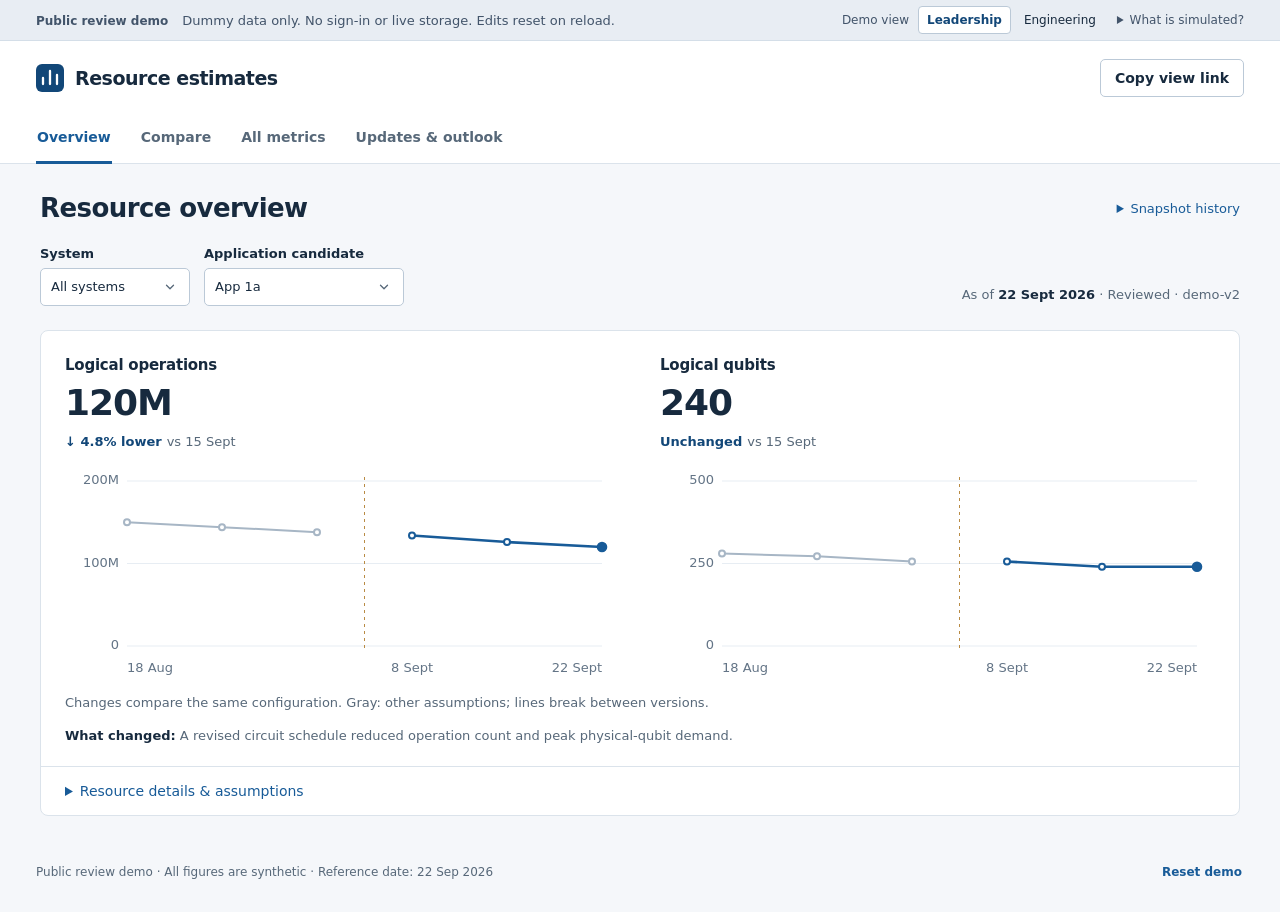
==== commit 1f1c0816: "Simplify Overview around logical resource trends Move written planning to Updates and outlook and co" ====
--- a/resource-estimates/index.html
+++ b/resource-estimates/index.html
@@ -1,14 +1,15 @@
 <!doctype html>
 <!--
-THESIS: A resource ledger beside a focused comparison, not a wall of KPI cards.
+THESIS: Select a candidate and read two logical-resource trends, without a report
+competing for the first screen.
 OWN-WORLD: White working surfaces, graphite text, cool gray rules, one blue accent,
 Segoe UI, exact tabular numbers, native controls, and restrained rectangular forms.
-STORY: Find a candidate, understand its dated change, inspect its assumptions, then
-check the target and next decision. Engineers update a familiar table.
-FIRST VIEWPORT: A compact candidate ledger sits left of two aligned trend plots;
-targets, runtime, and gate mix share one quiet context rail below the plots.
-FORM: A brief-pinned, minimal enterprise master/detail workspace. The agreed
-four-screen plan supplies the composition; no speculative branding or concept roll.
+STORY: Choose a candidate, read its dated counts and compatible changes, then
+inspect details or share the published snapshot when needed.
+FIRST VIEWPORT: Compact system/candidate controls and a quiet metadata line lead
+directly to two number/change/chart pairs. One disclosure contains secondary data.
+FORM: Distill the existing blue-and-white workspace. Written briefing and plans
+remain in Updates & outlook; comparisons and editing retain their own tabs.
 -->
 <html lang="en">
 <head>
@@ -111,7 +112,7 @@
 .heading-controls { display: flex; align-items: center; gap: 12px; flex-shrink: 0; }
 .field-inline { display: flex; align-items: center; gap: 8px; font-size: 12px; color: var(--muted); }
 .field-inline select { min-height: 36px; font-size: 13px; min-width: 130px; }
-#system-filter {
+#system-filter, .inset-select {
   appearance: none;
   padding-right: 36px;
   background-image: url("data:image/svg+xml,%3Csvg xmlns='http://www.w3.org/2000/svg' viewBox='0 0 16 16' fill='none'%3E%3Cpath d='m4 6 4 4 4-4' stroke='%23576879' stroke-width='1.5' stroke-linecap='round' stroke-linejoin='round'/%3E%3C/svg%3E");
@@ -119,90 +120,66 @@
   background-position: right 12px center;
   background-size: 14px 14px;
 }
-.overview-layout { display: grid; grid-template-columns: 342px minmax(0, 1fr); align-items: start; gap: 24px; }
-.ledger, .detail-sheet, .sheet { background: var(--surface); border: 1px solid var(--rule); border-radius: var(--radius); min-width: 0; }
-.ledger-heading { padding: 19px 18px 13px; display: flex; align-items: center; justify-content: space-between; }
-.ledger-heading h2 { font-size: 16px; margin: 0; }
+.sheet, .overview-surface { background: var(--surface); border: 1px solid var(--rule); border-radius: var(--radius); min-width: 0; }
+.overview-page { max-width: 1200px; margin: auto; }
+.overview-heading { display: flex; justify-content: space-between; align-items: center; gap: 16px; margin-bottom: 20px; }
+.overview-heading h1 { margin: 0; }
+.overview-selection { display: flex; align-items: end; justify-content: space-between; gap: 20px; margin-bottom: 24px; }
+.candidate-controls { display: grid; grid-template-columns: minmax(110px, 150px) minmax(135px, 200px); gap: 14px; min-width: 0; }
+.candidate-controls .field { font-size: 13px; }
+.estimate-meta { margin: 0; color: var(--muted); font-size: 13px; line-height: 1.65; overflow-wrap: anywhere; }
+.estimate-meta strong { font-weight: 600; color: var(--ink); }
+.snapshot-picker { position: relative; flex-shrink: 0; }
+.snapshot-picker > summary { color: var(--blue); font-size: 13px; cursor: pointer; padding: 8px 0; }
+.snapshot-options { position: absolute; z-index: 5; top: 100%; right: 0; width: min(370px, calc(100vw - 32px)); background: white; border: 1px solid var(--rule-strong); border-radius: 6px; box-shadow: var(--shadow); padding: 16px; }
+.snapshot-options .text-button { font-size: 13px; margin-top: 8px; }
+.overview-notice { margin: 0 0 16px; padding: 9px 12px; background: var(--amber-soft); border: 1px solid #e7d8b7; border-radius: 5px; color: var(--amber); font-size: 13px; line-height: 1.6; overflow-wrap: anywhere; }
+.overview-notice a { white-space: nowrap; }
 .count-label { font-size: 12px; color: var(--muted); }
 table { border-collapse: collapse; width: 100%; font-variant-numeric: tabular-nums; }
 th { text-align: left; font-weight: 600; }
-.ledger-table thead th { background: #f7f9fc; color: var(--muted); font-size: 11px; font-weight: 600; line-height: 1.5; padding: 10px 12px; border-block: 1px solid var(--rule); vertical-align: bottom; }
-.ledger-table thead th:first-child { padding-left: 18px; width: 43%; }
-.ledger-table thead th:not(:first-child), .ledger-table td { text-align: right; }
-.ledger-table tbody th, .ledger-table tbody td { padding: 11px 12px; border-bottom: 1px solid #edf1f5; }
-.ledger-table tbody th { padding-left: 18px; font-weight: 500; }
-.ledger-table tbody tr { cursor: pointer; }
-.ledger-table tbody tr:hover { background: var(--blue-light); }
-.ledger-table tbody tr.is-selected { background: var(--blue-soft); }
-.ledger-table tbody tr.is-selected .workload-button { color: var(--blue-deep); font-weight: 700; }
-.ledger-table td { font-size: 14px; font-weight: 600; white-space: nowrap; }
 .workload-button { padding: 2px 0; background: transparent; border: 0; color: var(--ink); font-weight: 600; text-align: left; }
-.workload-date { display: block; color: var(--muted); font-size: 10.5px; margin-top: 2px; font-weight: 400; }
-.workload-date .basis-mark { color: var(--amber); margin-left: 4px; }
-.ledger-note { padding: 13px 18px 15px; color: var(--muted); font-size: 11px; line-height: 1.6; margin: 0; }
-.ledger-footnote { margin: 12px 2px 0; color: var(--muted); font-size: 11px; line-height: 1.6; }
-.detail-head { padding: 20px 24px 16px; display: flex; gap: 18px; align-items: start; justify-content: space-between; }
-.detail-head h2 { font-size: 23px; margin-bottom: 4px; }
-.detail-head .system-name { font-size: 13px; color: var(--muted); font-weight: 400; margin-left: 10px; letter-spacing: 0; }
-.detail-head p { font-size: 12px; color: var(--muted); margin: 0; }
-.detail-head .button { margin-top: 2px; }
-.assumption-notice { margin: 0 24px 0; border: 1px solid #d9e2ec; border-radius: 5px; background: #f7f9fc; color: #435970; padding: 9px 12px; font-size: 11.5px; line-height: 1.55; }
-.assumption-notice.warning { background: var(--amber-soft); border-color: #e7d8b7; color: #79541e; }
-.assumption-notice strong { font-weight: 650; }
-.assumption-notice svg { vertical-align: -3px; margin-right: 5px; }
-.trend-grid { display: grid; grid-template-columns: minmax(0, 1fr) minmax(0, 1fr); margin: 20px 24px 0; gap: 0; }
-.trend { min-width: 0; padding-right: 13px; }
-.trend + .trend { border-left: 1px solid var(--rule); padding-left: 13px; padding-right: 0; }
-.metric-label { font-size: 13px; font-weight: 600; margin-bottom: 4px; }
-.metric-value { font-size: 34px; line-height: 1.22; letter-spacing: -0.03em; font-variant-numeric: tabular-nums; font-weight: 650; }
-.delta { margin: 6px 0 0; display: flex; flex-wrap: wrap; gap: 5px; align-items: center; font-size: 11.5px; color: var(--muted); min-height: 21px; }
+.workload-date { display: block; color: var(--muted); font-size: 12px; margin-top: 2px; font-weight: 400; }
+.trend-grid { display: grid; grid-template-columns: repeat(2, minmax(0, 1fr)); padding: 24px 24px 0; gap: 40px; }
+.trend { min-width: 0; }
+.metric-label { font-size: 15px; font-weight: 600; margin-bottom: 5px; }
+.metric-value { font-size: 36px; line-height: 1.22; letter-spacing: -0.03em; font-variant-numeric: tabular-nums; font-weight: 650; overflow-wrap: anywhere; }
+.delta { margin: 6px 0 0; display: flex; flex-wrap: wrap; gap: 5px; align-items: center; font-size: 13px; color: var(--muted); min-height: 21px; }
 .delta strong { font-weight: 600; color: var(--blue-deep); }
-.delta strong.increase { color: var(--amber); }
+.delta strong.increase { color: var(--blue-deep); }
 .delta strong.unavailable { color: var(--muted); }
 .chart { display: block; width: 100%; height: auto; margin: 9px 0 0; overflow: visible; }
-.chart text { font-family: inherit; font-size: 10px; fill: var(--subtle); }
+.chart text { font-family: inherit; font-size: 13px; fill: var(--subtle); }
 .chart .chart-grid { stroke: #e7edf3; stroke-width: 1; }
 .chart .current-path { stroke: var(--blue); stroke-width: 2.6; fill: none; stroke-linejoin: round; stroke-linecap: round; }
 .chart .old-path { stroke: #a7b6c5; stroke-width: 2; fill: none; }
 .chart .boundary { stroke: #b98b44; stroke-dasharray: 3 4; stroke-width: 1; }
 .chart .chart-point { fill: white; stroke: var(--blue); stroke-width: 2; }
 .chart .chart-point.old-point { stroke: #a7b6c5; }
-.chart .chart-point:last-of-type { fill: var(--blue); }
+.chart .chart-point.selected-point { fill: var(--blue); }
 .chart circle:focus-visible { stroke: #072b50; stroke-width: 4; outline: none; }
-.chart-caption { color: var(--muted); font-size: 10.5px; line-height: 1.5; margin: -3px 0 11px; min-height: 16px; }
-.overhead { border-top: 1px solid var(--rule); padding: 12px 0 3px; display: flex; justify-content: space-between; align-items: baseline; gap: 12px; }
-.overhead span { font-size: 11px; color: var(--muted); }
-.overhead strong { font-size: 17px; font-weight: 600; font-variant-numeric: tabular-nums; white-space: nowrap; }
-.overhead .ratio-note { display: block; font-size: 10.5px; color: var(--amber); margin-top: 3px; }
-.mobile-candidate { display: none; }
-.change-note { margin: 18px 24px 20px; padding-top: 15px; border-top: 1px solid var(--rule); font-size: 12px; color: var(--muted); line-height: 1.55; }
-.change-note strong { color: var(--ink); font-weight: 600; margin-right: 5px; }
-.context-heading { border-top: 1px solid var(--rule); margin: 0; padding: 17px 24px 0; display: flex; align-items: center; justify-content: space-between; gap: 12px; }
-.context-heading h3 { margin: 0; font-size: 14px; }
-.context-heading .text-button { font-size: 11px; }
-.context-rail { display: grid; grid-template-columns: 1.15fr 0.9fr 1fr; padding: 14px 24px 18px; gap: 20px; }
-.context-item { min-width: 0; }
-.context-item + .context-item { border-left: 1px solid var(--rule); padding-left: 20px; }
-.context-item h3 { color: var(--muted); font-size: 11.5px; font-weight: 600; margin-bottom: 9px; }
-.context-value { font-size: 22px; font-weight: 650; letter-spacing: -0.02em; line-height: 1.3; font-variant-numeric: tabular-nums; }
-.context-value .unit { font-size: 14px; font-weight: 500; color: var(--muted); }
-.context-item p { font-size: 11px; line-height: 1.6; color: var(--muted); margin: 5px 0 0; }
-.context-item .target-subline { color: var(--blue-deep); font-weight: 600; }
-.context-item .context-source { color: var(--muted); font-size: 10.5px; }
-.gate-bar { display: flex; height: 9px; border-radius: 2px; overflow: hidden; margin: 10px 0 6px; background: #edf2f7; }
-.gate-bar span:nth-child(1) { background: #185b98; }
-.gate-bar span:nth-child(2) { background: #85add3; }
-.gate-bar span:nth-child(3) { background: #d2e1ee; }
-.gate-legend { font-size: 10px; color: var(--muted); line-height: 1.5; }
-.source-disclosure { border-top: 1px solid var(--rule); }
-.source-disclosure > summary { padding: 13px 24px; color: var(--blue); font-size: 12px; font-weight: 550; cursor: pointer; }
-.source-disclosure[open] > summary { border-bottom: 1px solid var(--rule); }
-.provenance-grid { display: grid; grid-template-columns: 1fr 1fr; gap: 18px 24px; padding: 20px 24px; margin: 0; }
-.provenance-grid dt { font-size: 11px; color: var(--muted); margin-bottom: 5px; }
-.provenance-grid dd { font-size: 12px; line-height: 1.5; margin: 0; overflow-wrap: anywhere; }
-.input-badge { display: inline-flex; align-items: center; padding: 3px 6px; border: 1px solid #cedbe8; border-radius: 4px; font-size: 10px; line-height: 1.2; font-weight: 500; color: #435e78; background: #f7faff; white-space: nowrap; }
+.chart-caption { color: var(--muted); font-size: 13px; line-height: 1.6; margin: 12px 24px; }
+.chart-empty { min-height: 220px; display: grid; align-items: center; color: var(--muted); font-size: 14px; }
+.snapshot-note { margin: 12px 24px 20px; color: var(--muted); font-size: 13px; line-height: 1.6; overflow-wrap: anywhere; }
+.snapshot-note strong { color: var(--ink); font-weight: 600; }
+.snapshot-note .text-button { padding: 0; }
+.resource-details { border-top: 1px solid var(--rule); }
+.resource-details > summary { padding: 16px 24px; color: var(--blue); font-size: 14px; cursor: pointer; }
+.resource-details-body { padding: 8px 24px 24px; }
+.resource-detail-grid { display: grid; grid-template-columns: repeat(2, minmax(0, 1fr)); gap: 26px 40px; margin-bottom: 24px; }
+.resource-details p, .resource-facts { font-size: 13px; line-height: 1.65; color: var(--muted); overflow-wrap: anywhere; }
+.resource-details p { margin-bottom: 10px; }
+.resource-details h3 { font-size: 15px; margin-bottom: 10px; }
+.resource-facts { margin: 0; }
+.resource-facts > div + div { margin-top: 12px; }
+.resource-facts dt { font-weight: 600; color: var(--ink); margin-bottom: 3px; }
+.resource-facts dd { margin: 0; }
+.overhead { display: flex; align-items: baseline; justify-content: space-between; gap: 4px 12px; flex-wrap: wrap; margin-top: 12px; }
+.overhead strong { color: var(--ink); font-weight: 600; font-variant-numeric: tabular-nums; overflow-wrap: anywhere; }
+.overhead .ratio-note { flex-basis: 100%; color: var(--amber); }
+.input-badge { display: inline-flex; align-items: center; padding: 3px 6px; border: 1px solid #cedbe8; border-radius: 4px; font-size: 12px; line-height: 1.2; font-weight: 500; color: #435e78; background: #f7faff; white-space: nowrap; }
 .input-badge + .input-badge { margin-left: 5px; }
-.support-caption { color: var(--muted); font-size: 11px; margin: 12px 0 0; line-height: 1.6; }
+.support-caption { color: var(--muted); font-size: 12px; margin: 12px 0 0; line-height: 1.6; }
 .sheet { margin-bottom: 24px; overflow: clip; }
 .sheet-heading { display: flex; align-items: center; justify-content: space-between; gap: 18px; padding: 20px 24px; }
 .sheet-heading h2 { margin: 0; font-size: 17px; }
@@ -213,9 +190,9 @@
 .data-table { min-width: 910px; }
 .data-table th, .data-table td { border-bottom: 1px solid #e8edf3; padding: 15px 15px; font-size: 13px; text-align: right; vertical-align: middle; white-space: nowrap; }
 .data-table th:first-child, .data-table td:first-child { text-align: left; padding-left: 24px; }
-.data-table thead th { font-size: 11px; line-height: 1.5; color: var(--muted); background: #f7f9fc; font-weight: 600; vertical-align: bottom; }
+.data-table thead th { font-size: 12px; line-height: 1.5; color: var(--muted); background: #f7f9fc; font-weight: 600; vertical-align: bottom; }
 .data-table thead th:not(:first-child) { min-width: 116px; }
-.data-table .column-group th { padding-block: 9px; color: #465f78; font-size: 11px; text-align: center; border-bottom: 1px solid #dfe7ef; }
+.data-table .column-group th { padding-block: 9px; color: #465f78; font-size: 12px; text-align: center; border-bottom: 1px solid #dfe7ef; }
 .data-table .column-group th + th { border-left: 1px solid var(--rule); }
 .data-table tbody tr:last-child th, .data-table tbody tr:last-child td { border-bottom: 0; }
 .data-table tbody tr:hover { background: #f6f9fc; }
@@ -223,16 +200,17 @@
 .data-table thead .frozen { background: #f7f9fc; z-index: 2; }
 .data-table .is-current { background: #eff5fb; }
 .data-table .is-current .frozen { background: #eff5fb; }
-.table-foot { display: flex; justify-content: space-between; flex-wrap: wrap; gap: 8px 20px; padding: 13px 24px; border-top: 1px solid var(--rule); color: var(--muted); font-size: 11px; line-height: 1.5; }
+.table-foot { display: flex; justify-content: space-between; flex-wrap: wrap; gap: 8px 20px; padding: 13px 24px; border-top: 1px solid var(--rule); color: var(--muted); font-size: 12px; line-height: 1.5; }
 .table-foot p { margin: 0; }
 .secondary-table { min-width: 870px; }
-.secondary-table td small { display: block; color: var(--muted); margin-top: 3px; font-size: 10.5px; }
+.secondary-table td small { display: block; color: var(--muted); margin-top: 3px; font-size: 12px; }
 .secondary-table td .warning-text { color: var(--amber); }
 .inline-message { display: flex; gap: 10px; align-items: start; padding: 12px 16px; border: 1px solid #d8e4f0; border-radius: 6px; color: #375978; background: #f1f6fb; font-size: 12px; line-height: 1.6; margin: 0 0 22px; }
 .inline-message p { margin: 0; }
 .inline-message svg { margin-top: 2px; }
 .inline-message a { font-weight: 600; }
 .inline-message.success { color: var(--green); background: #f0f7f3; border-color: #c9e0d3; }
+.inline-message.error { color: var(--error); background: var(--error-soft); border-color: #edc2c9; }
 .section-description { color: var(--muted); font-size: 12px; max-width: 85ch; margin: 0; }
 .definitions { padding: 18px 24px 22px; }
 .definitions summary { cursor: pointer; font-weight: 600; color: var(--blue); font-size: 13px; }
@@ -243,27 +221,27 @@
 .history-table { min-width: 720px; }
 .history-table th, .history-table td { text-align: right; }
 .history-table th:nth-child(2), .history-table td:nth-child(2) { text-align: left; }
-.basis-tag { color: #54697d; background: #edf2f7; border-radius: 3px; padding: 3px 6px; font-size: 11px; }
+.basis-tag { color: #54697d; background: #edf2f7; border-radius: 3px; padding: 3px 6px; font-size: 12px; }
 .updates-layout { display: grid; grid-template-columns: minmax(0, 1.1fr) minmax(0, 0.9fr); gap: 24px; align-items: start; }
 .updates-layout .sheet { margin-bottom: 0; }
 .update-list { list-style: none; padding: 0 24px; margin: 0; }
 .update-list li { border-top: 1px solid var(--rule); padding: 20px 0; }
-.update-meta { color: var(--muted); font-size: 11px; margin-bottom: 8px; display: flex; gap: 8px; align-items: center; flex-wrap: wrap; }
-.update-meta .workload-link { color: var(--blue); font-size: 11px; padding: 0; }
+.update-meta { color: var(--muted); font-size: 12px; margin-bottom: 8px; display: flex; gap: 8px; align-items: center; flex-wrap: wrap; }
+.update-meta .workload-link { color: var(--blue); font-size: 12px; padding: 0; }
 .update-list h3 { font-size: 15px; margin-bottom: 7px; display: flex; gap: 9px; align-items: baseline; }
 .update-list h3::before { content: ""; width: 5px; height: 5px; border-radius: 50%; background: var(--blue); flex-shrink: 0; position: relative; top: -2px; }
 .update-list p { margin: 0 0 0 14px; font-size: 12px; line-height: 1.75; color: var(--muted); }
-.update-foot { padding: 16px 24px; border-top: 1px solid var(--rule); color: var(--muted); font-size: 11px; }
+.update-foot { padding: 16px 24px; border-top: 1px solid var(--rule); color: var(--muted); font-size: 12px; }
 .milestones { list-style: none; padding: 0 24px; margin: 0; }
 .milestones li { border-top: 1px solid var(--rule); display: grid; grid-template-columns: 66px 1fr; gap: 16px; padding: 22px 0; }
 .milestone-date { font-variant-numeric: tabular-nums; color: var(--blue-deep); }
 .milestone-date strong { display: block; font-size: 22px; line-height: 1.2; font-weight: 600; }
-.milestone-date span { display: block; font-size: 11px; margin-top: 4px; color: var(--muted); }
+.milestone-date span { display: block; font-size: 12px; margin-top: 4px; color: var(--muted); }
 .milestones h3 { margin-bottom: 6px; font-size: 14px; }
 .milestones p { margin-bottom: 9px; color: var(--muted); font-size: 12px; }
-.milestone-status { display: inline-block; border: 1px solid var(--rule); border-radius: 4px; padding: 3px 6px; font-size: 10px; color: var(--muted); }
+.milestone-status { display: inline-block; border: 1px solid var(--rule); border-radius: 4px; padding: 3px 6px; font-size: 12px; color: var(--muted); }
 .milestone-status.exploratory { color: var(--amber); border-color: #e4d8be; background: var(--amber-soft); }
-.outlook-note { background: #f7f9fc; border-top: 1px solid var(--rule); padding: 14px 24px; color: var(--muted); font-size: 11px; line-height: 1.65; }
+.outlook-note { background: #f7f9fc; border-top: 1px solid var(--rule); padding: 14px 24px; color: var(--muted); font-size: 12px; line-height: 1.65; }
 .full-row-note { margin-top: 24px; background: white; border: 1px solid var(--rule); border-radius: 6px; padding: 17px 20px; display: flex; gap: 18px; align-items: center; justify-content: space-between; }
 .full-row-note p { margin: 0; color: var(--muted); font-size: 12px; }
 .full-row-note strong { color: var(--ink); }
@@ -272,9 +250,9 @@
 .edit-meta { padding: 20px 24px; display: grid; grid-template-columns: 180px minmax(260px, 1fr); gap: 24px; border-bottom: 1px solid var(--rule); }
 .field { display: flex; flex-direction: column; gap: 7px; min-width: 0; font-size: 12px; color: var(--ink); }
 .field > span:first-child { font-weight: 600; }
-.field .field-hint { font-size: 11px; color: var(--muted); font-weight: 400; line-height: 1.55; }
+.field .field-hint { font-size: 12px; color: var(--muted); font-weight: 400; line-height: 1.55; }
 .field input, .field select, .field textarea { width: 100%; }
-.required { color: var(--muted); font-size: 10px; font-weight: 400; margin-left: 4px; }
+.required { color: var(--muted); font-size: 12px; font-weight: 400; margin-left: 4px; }
 .editor-toolbar { display: flex; align-items: center; justify-content: space-between; gap: 18px; padding: 13px 24px; }
 .editor-toolbar p { margin: 0; color: var(--muted); font-size: 12px; }
 .editor-toolbar .text-button { font-size: 12px; }
@@ -307,7 +285,7 @@
 .gate-confirm input { flex-shrink: 0; margin-top: 3px; }
 .save-bar { background: #fff; border: 1px solid var(--rule-strong); border-radius: 7px; padding: 14px 20px; display: flex; align-items: center; justify-content: space-between; gap: 20px; }
 .save-bar strong { font-size: 13px; font-weight: 600; }
-.save-bar p { margin: 3px 0 0; color: var(--muted); font-size: 11px; }
+.save-bar p { margin: 3px 0 0; color: var(--muted); font-size: 12px; }
 .save-bar-actions { display: flex; align-items: center; gap: 10px; }
 .guide-intro { max-width: 85ch; color: var(--muted); font-size: 13px; margin-bottom: 23px; }
 .guide-table { min-width: 820px; }
@@ -323,8 +301,8 @@
 .guide-grid .sheet { padding: 22px 24px; }
 .guide-grid h2 { font-size: 16px; }
 .guide-grid p { font-size: 12px; line-height: 1.75; color: var(--muted); margin: 0; }
-.app-footer { max-width: 1536px; margin: 0 auto; padding: 4px 36px 22px; display: flex; justify-content: space-between; align-items: center; gap: 18px; color: var(--muted); font-size: 11px; line-height: 1.6; }
-.app-footer .text-button { font-size: 11px; }
+.app-footer { max-width: 1536px; margin: 0 auto; padding: 4px 36px 22px; display: flex; justify-content: space-between; align-items: center; gap: 18px; color: var(--muted); font-size: 12px; line-height: 1.6; }
+.app-footer .text-button { font-size: 12px; }
 .empty-state { padding: 32px 24px; color: var(--muted); line-height: 1.7; font-size: 13px; }
 .empty-state strong { display: block; color: var(--ink); margin-bottom: 6px; }
 dialog { width: min(440px, calc(100vw - 40px)); border: 1px solid var(--rule-strong); border-radius: 9px; padding: 28px; color: var(--ink); box-shadow: var(--shadow); }
@@ -332,42 +310,102 @@
 dialog h2 { font-size: 19px; }
 dialog p { color: var(--muted); font-size: 13px; }
 .dialog-actions { display: flex; justify-content: flex-end; gap: 10px; margin-top: 22px; }
-@media (min-width: 1650px) {
-  .overview-layout { grid-template-columns: 360px minmax(0, 1fr); gap: 28px; }
+.demo-switch { display: flex; align-items: center; gap: 4px; margin-left: auto; white-space: nowrap; }
+.demo-switch > span { margin-right: 5px; }
+.demo-switch a { padding: 6px 8px; text-decoration: none; border: 1px solid transparent; border-radius: 4px; color: var(--ink); }
+.demo-switch a[aria-current="page"] { background: white; border-color: var(--rule-strong); font-weight: 650; color: var(--blue-deep); }
+.preview-bar-inner { flex-wrap: wrap; }
+.preview-caption { font-size: 13px; }
+.workload-button { text-decoration: none; display: inline-block; }
+.workload-button:hover { text-decoration: underline; }
+.workload-date, .update-meta, .update-meta .workload-link, .update-list p,
+.milestones p, .milestone-status, .outlook-note, .field, .field .field-hint,
+.section-description, .inline-message { font-size: 13px; }
+.request-note { border-top: 1px solid var(--rule); padding-top: 10px; margin-top: 10px !important; color: var(--ink) !important; }
+.update-list h3::before { display: none; }
+.update-list p { margin-left: 0; }
+.milestones li { grid-template-columns: 90px 1fr; }
+.milestone-date strong { font-size: 17px; }
+.milestone-date span { font-size: 13px; }
+.milestone-date a { text-decoration: none; }
+.history-note { padding: 14px 24px; color: var(--muted); font-size: 13px; }
+.history-note p { margin-bottom: 0; }
+.revision-list { margin-top: 12px; padding: 0; list-style: none; }
+.revision-list li { border-top: 1px solid var(--rule); padding-block: 12px; }
+.revision-list p { margin: 4px 0; white-space: pre-wrap; overflow-wrap: anywhere; }
+.compare-grid { display: grid; grid-template-columns: 1fr 1fr; gap: 24px; }
+.scatter-sheet { margin-bottom: 18px; }
+.scatter-sheet .sheet-heading { padding: 17px 20px 10px; }
+.scatter-body { padding: 0 20px 18px; }
+.scatter { display: block; width: 100%; height: auto; overflow: visible; }
+.scatter text { font: 13px "Segoe UI", system-ui, sans-serif; fill: var(--muted); }
+.scatter .axis-label { fill: var(--ink); font-weight: 600; }
+.scatter .grid-line { stroke: var(--rule); }
+.scatter .marker-point { fill: var(--blue); stroke: white; stroke-width: 1; }
+.scatter .point-leader { stroke: var(--muted); stroke-width: 1; }
+.scatter .point-label { fill: white; stroke: var(--rule-strong); rx: 3; }
+.scatter .point-code { fill: var(--ink); font-size: 12px; font-weight: 600; }
+.scatter [role="button"] { cursor: pointer; }
+.scatter [role="button"]:hover .point-label, .scatter [aria-pressed="true"] .point-label { fill: var(--blue-soft); stroke: var(--blue); }
+.scatter [role="button"]:focus { outline: none; }
+.scatter [role="button"]:focus-visible .point-label { stroke: #072b50; stroke-width: 3; }
+.scatter [role="button"]:focus-visible .marker-point { stroke: #072b50; stroke-width: 3; }
+.scatter [aria-pressed="true"] .marker-point { stroke: #072b50; stroke-width: 2; }
+.point-picker { display: flex; gap: 6px; flex-wrap: wrap; margin: 6px 0 12px; }
+.point-picker button { border: 1px solid var(--rule-strong); background: white; border-radius: 4px; min-height: 34px; padding: 5px 9px; font-size: 13px; color: var(--ink); }
+.point-picker button:hover { background: var(--blue-light); }
+.point-picker button[aria-pressed="true"] { border-color: var(--blue); background: var(--blue-soft); font-weight: 600; }
+.point-detail { border-top: 1px solid var(--rule); padding-top: 12px; font-size: 13px; min-height: 138px; }
+.point-detail p { margin: 4px 0; overflow-wrap: anywhere; }
+.point-detail dl { display: grid; grid-template-columns: 1fr 1fr; gap: 9px; margin: 9px 0; }
+.point-detail dt { color: var(--muted); }
+.point-detail dd { margin: 3px 0 0; font-weight: 600; font-variant-numeric: tabular-nums; overflow-wrap: anywhere; }
+.comparison-caption { font-size: 13px; line-height: 1.6; color: var(--muted); }
+.compare-table td { max-width: 340px; overflow-wrap: anywhere; white-space: normal; }
+.writing-tabs { display: flex; gap: 12px; flex-wrap: wrap; margin-bottom: 18px; }
+.writing-tabs [aria-pressed="true"] { border-color: var(--blue); color: var(--blue); background: var(--blue-soft); }
+.writing-layout { display: grid; grid-template-columns: minmax(260px, 0.8fr) minmax(0, 1.2fr); gap: 24px; align-items: start; }
+.writing-list { list-style: none; padding: 0 20px; margin: 0; }
+.writing-list > li { border-top: 1px solid var(--rule); padding: 16px 0; }
+.writing-list h3 { margin-bottom: 5px; overflow-wrap: anywhere; }
+.writing-list p { font-size: 13px; margin-bottom: 7px; color: var(--muted); overflow-wrap: anywhere; }
+.record-actions { display: flex; flex-wrap: wrap; gap: 6px; }
+.record-actions .button { font-size: 13px; }
+.writing-form { padding: 20px 24px; }
+.writing-form h2 { margin-bottom: 16px; font-size: 19px; }
+.form-grid { display: grid; grid-template-columns: 1fr 1fr; gap: 18px 20px; }
+.form-grid .wide { grid-column: 1 / -1; }
+.writing-form .field { font-size: 13px; }
+.writing-form textarea { min-height: 96px; }
+.optional-request { margin-block: 20px; border-block: 1px solid var(--rule); padding-block: 16px; }
+.optional-request summary { cursor: pointer; color: var(--blue); font-weight: 600; }
+.optional-request .form-grid { margin-top: 18px; }
+.writing-form .save-bar { padding: 16px 0 0; margin-top: 20px; border: 0; border-top: 1px solid var(--rule); border-radius: 0; }
+.writing-form .editor-errors { margin: 0 0 18px; }
+.written-empty { padding: 24px; }
+.written-empty p { max-width: 55ch; font-size: 14px; }
+.written-history { margin-top: 20px; }
+.written-history summary { cursor: pointer; padding: 16px 24px; font-weight: 600; color: var(--blue); }
+.written-history .revision-list { margin: 0; padding: 0 24px 12px; }
+#milestone-dates { border: 0; padding: 0; margin: 0; display: contents; }
+#linked-target-preview { color: var(--muted); font-size: 13px; line-height: 1.6; margin-top: 8px; }
+#share-status { font-size: 13px; margin-top: 14px; }
+.unavailable-view { max-width: 750px; padding: 24px; }
+.unavailable-view p { overflow-wrap: anywhere; }
+.unavailable-view .button { white-space: normal; }
+.written-prose { white-space: pre-wrap; overflow-wrap: anywhere; }
+@media (max-width: 1150px) {
+  .compare-grid { grid-template-columns: 1fr; }
+}
+@media (max-width: 900px) {
+  .writing-layout { grid-template-columns: 1fr; }
+  .overview-selection { align-items: start; flex-direction: column; gap: 12px; }
 }
 @media (max-width: 1150px) {
   .preview-bar-inner, .header-inner, .nav-inner { padding-inline: 24px; }
   main { padding-inline: 24px; }
-  .overview-layout { grid-template-columns: 290px minmax(0, 1fr); gap: 18px; }
-  .ledger-table thead th, .ledger-table tbody th, .ledger-table tbody td { padding-inline: 10px; }
-  .ledger-table td { font-size: 13px; }
-  .detail-head { padding-inline: 20px; }
-  .detail-head .system-name { display: block; margin: 4px 0 0; font-size: 12px; }
-  .assumption-notice { margin-inline: 20px; }
-  .trend-grid { margin-inline: 20px; }
-  .trend { padding-right: 9px; }
-  .trend + .trend { padding-left: 9px; }
-  .metric-value { font-size: 29px; }
-  .overhead { display: block; }
-  .overhead span { display: block; margin-bottom: 4px; }
-  .context-rail { padding-inline: 20px; gap: 15px; }
-  .context-item + .context-item { padding-left: 15px; }
-  .context-value { font-size: 21px; }
-  .context-heading { padding-inline: 20px; }
-  .context-heading .text-button { font-size: 10px; }
 }
 @media (max-width: 900px) {
-  .overview-layout { grid-template-columns: 1fr; }
-  .overview-layout .ledger-section { display: none; }
-  .overview-heading .heading-controls { display: none; }
-  .mobile-candidate { display: flex; justify-content: space-between; align-items: center; gap: 16px; padding: 13px 16px; background: white; border: 1px solid var(--rule); border-radius: 7px; }
-  .mobile-candidate > span { font-size: 12px; font-weight: 600; }
-  .mobile-candidate select { min-width: 150px; }
-  .ledger-footnote { display: none; }
-  .detail-head .system-name { display: inline; margin-left: 10px; }
-  .metric-value { font-size: 34px; }
-  .overhead { display: flex; }
-  .context-heading .text-button { font-size: 11px; }
   .updates-layout { grid-template-columns: 1fr; }
   .context-fields { grid-template-columns: repeat(2, minmax(0, 1fr)); }
   .context-fields .span-two { grid-column: 1 / -1; }
@@ -375,60 +413,41 @@
 }
 @media (max-width: 600px) {
   :root { font-size: 14px; }
-  .preview-bar-inner { padding: 8px 16px; font-size: 10px; align-items: start; }
+  .preview-bar-inner { padding: 8px 16px; font-size: 12px; align-items: start; }
   .preview-caption { display: block; margin-left: 0; margin-top: 2px; max-width: 220px; }
-  .preview-explanation summary { font-size: 10px; margin-top: 0; }
+  .preview-explanation summary { font-size: 12px; margin-top: 0; }
   .header-inner { padding: 0 16px; min-height: 65px; gap: 10px; }
   .brand { gap: 8px; }
   .brand span { font-size: 16px; letter-spacing: -0.02em; }
   .brand svg { width: 24px; height: 24px; }
   .role-label { display: none; }
-  .header-actions .button { font-size: 11px; min-height: 34px; padding: 7px 9px; }
+  .header-actions .button { font-size: 12px; min-height: 34px; padding: 7px 9px; }
   .header-actions .button svg { display: none; }
   .nav-inner { padding: 0 16px; display: block; min-height: 0; }
   .main-nav { gap: 20px; min-height: 44px; }
   .main-nav a { font-size: 12px; }
-  .guide-link { display: inline-block; margin: 10px 0 11px; font-size: 11px; }
+  .guide-link { display: inline-block; margin: 10px 0 11px; font-size: 12px; }
   main { padding: 22px 16px 26px; }
   h1 { font-size: 23px; }
   .page-heading { align-items: start; flex-direction: column; gap: 15px; margin-bottom: 19px; }
   .page-heading p { font-size: 12px; max-width: 45ch; }
   .heading-controls { width: 100%; flex-wrap: wrap; }
   .heading-controls .field-inline { width: 100%; justify-content: space-between; }
-  .overview-layout { gap: 18px; }
-  .overview-layout .ledger-section { max-height: 277px; }
-  .ledger-heading { padding: 13px 14px 11px; }
-  .ledger-heading h2 { font-size: 15px; }
-  .ledger-table tbody th, .ledger-table thead th:first-child { padding-left: 14px; }
-  .ledger-table tbody th, .ledger-table tbody td { padding-block: 8px; }
-  .ledger-table thead th { padding-block: 7px; }
-  .detail-head { padding: 17px 16px 13px; gap: 10px; }
-  .detail-head h2 { font-size: 21px; }
-  .detail-head .system-name { display: block; margin: 3px 0 0; font-size: 11px; }
-  .detail-head .button { font-size: 11px; }
-  .detail-head p { font-size: 11px; }
-  .assumption-notice { margin-inline: 16px; font-size: 11px; padding: 9px 10px; }
-  .trend-grid { grid-template-columns: 1fr; margin: 19px 16px 0; gap: 20px; }
-  .trend { padding-right: 0; }
-  .trend + .trend { border-left: 0; border-top: 1px solid var(--rule); padding: 20px 0 0; }
-  .chart { max-height: 230px; }
-  .chart-caption { margin-top: 0; }
-  .overhead { padding-top: 10px; }
-  .change-note { margin-inline: 16px; }
-  .context-heading { padding-inline: 16px; flex-wrap: wrap; gap: 2px; }
-  .context-rail { grid-template-columns: 1fr; padding: 12px 16px 18px; gap: 18px; }
-  .context-item + .context-item { border-left: 0; border-top: 1px solid var(--rule); padding: 15px 0 0; }
-  .context-item { display: grid; grid-template-columns: 1fr 1fr; gap: 0 16px; align-items: start; }
-  .context-item h3 { grid-column: 1; grid-row: 1; font-size: 12px; margin-top: 3px; }
-  .context-item .context-value { grid-column: 2; grid-row: 1; text-align: right; font-size: 23px; }
-  .context-item > p, .context-item .gate-bar, .context-item .gate-legend { grid-column: 1 / -1; }
-  .context-item > p { font-size: 11px; }
-  .context-item .gate-bar { margin-top: 10px; }
-  .source-disclosure > summary { padding: 14px 16px; }
-  .provenance-grid { grid-template-columns: 1fr; padding-inline: 16px; gap: 16px; }
+  .overview-heading { gap: 10px; margin-bottom: 16px; }
+  .overview-heading h1 { font-size: 22px; }
+  .overview-selection { margin-bottom: 18px; }
+  .candidate-controls { grid-template-columns: minmax(100px, 0.8fr) minmax(0, 1.2fr); width: 100%; gap: 12px; }
+  .candidate-controls select { min-width: 0; }
+  .trend-grid { grid-template-columns: minmax(0, 1fr); padding: 18px 16px 0; gap: 24px; }
+  .metric-value { font-size: 32px; }
+  .chart-empty { min-height: 170px; }
+  .chart-caption, .snapshot-note { margin-inline: 16px; }
+  .resource-details > summary { padding-inline: 16px; }
+  .resource-details-body { padding-inline: 16px; }
+  .resource-detail-grid { grid-template-columns: minmax(0, 1fr); gap: 24px; }
   .sheet-heading { padding: 17px 16px; align-items: start; flex-wrap: wrap; gap: 14px; }
   .sheet-heading h2 { font-size: 16px; }
-  .table-tools { gap: 14px; font-size: 11px; }
+  .table-tools { gap: 14px; font-size: 12px; }
   .table-foot { padding-inline: 16px; }
   .data-table th:first-child, .data-table td:first-child { padding-left: 16px; }
   .data-table .frozen { min-width: 130px; }
@@ -444,7 +463,7 @@
   .full-row-note { align-items: start; flex-direction: column; padding: 16px; gap: 10px; }
   .edit-meta { grid-template-columns: 1fr; gap: 18px; padding: 18px 16px; }
   .editor-toolbar { flex-wrap: wrap; padding-inline: 16px; gap: 8px; }
-  .editor-toolbar p { font-size: 11px; }
+  .editor-toolbar p { font-size: 12px; }
   .edit-table .frozen { min-width: 135px; }
   .editor-context { padding-inline: 16px; }
   .context-workload-select { align-items: start; flex-direction: column; gap: 10px; }
@@ -455,11 +474,40 @@
   .save-bar-actions { justify-content: flex-end; }
   .save-bar-actions .primary { flex: 1; }
   .guide-grid .sheet { padding-inline: 16px; }
-  .app-footer { padding-inline: 16px; align-items: start; font-size: 10px; }
+  .app-footer { padding-inline: 16px; align-items: start; font-size: 12px; }
   .app-footer > span { max-width: 245px; }
 }
 @media (forced-colors: active) {
-  #system-filter { appearance: auto; background-image: none; }
+  #system-filter, .inset-select { appearance: auto; background-image: none; }
+}
+@media (max-width: 600px) {
+  .preview-bar-inner { gap: 7px 12px; font-size: 12px; }
+  .preview-bar-inner > div:first-child { flex-basis: 100%; }
+  .preview-caption { max-width: none; font-size: 12px; }
+  .demo-switch { margin-left: 0; flex-wrap: wrap; font-size: 12px; }
+  .preview-explanation { margin-left: auto; font-size: 12px; }
+  .preview-explanation summary { font-size: 12px; }
+  .header-inner { min-height: 62px; }
+  .header-actions .button { font-size: 12px; }
+  .nav-inner { overflow-x: auto; }
+  .main-nav { gap: 17px; width: max-content; min-width: 100%; }
+  .main-nav a { font-size: 13px; }
+  #view-description { display: none; }
+  .page-heading { gap: 10px; margin-bottom: 14px; }
+  .page-heading p { font-size: 13px; }
+  .table-tools, .editor-toolbar p, .app-footer { font-size: 13px; }
+  .milestones li { grid-template-columns: 1fr; gap: 8px; }
+  .milestone-date strong, .milestone-date span { display: inline; font-size: 13px; }
+  .milestone-date span { margin-left: 8px; }
+  .scatter-body { padding-inline: 12px; }
+  .scatter-sheet .sheet-heading { padding-inline: 12px; }
+  .point-detail { min-height: 0; }
+  .form-grid { grid-template-columns: 1fr; }
+  .writing-form { padding: 18px 16px; }
+  .writing-form .save-bar { padding-top: 12px; }
+  .writing-tabs { gap: 8px; }
+  .writing-tabs .button { font-size: 13px; }
+  .app-footer > span { max-width: none; }
 }
 @media (prefers-reduced-motion: reduce) {
   *, *::before, *::after { transition: none !important; scroll-behavior: auto !important; }
@@ -467,18 +515,20 @@
 @media print {
   .preview-explanation, .header-actions, .guide-link, .app-footer, .save-bar { display: none; }
   main { padding: 20px 0; }
-  .overview-layout { grid-template-columns: 300px 1fr; }
-  .ledger-section { max-height: none !important; overflow: visible !important; }
-  .sheet, .detail-sheet, .ledger { break-inside: avoid; }
+  .sheet, .overview-surface { break-inside: avoid; }
 }
-
 </style>
 </head>
 <body>
   <a class="skip-link" href="#main">Skip to dashboard content</a>
   <div class="preview-bar">
     <div class="preview-bar-inner">
-      <div><strong>Design preview</strong><span class="preview-caption">Dummy data only. No sign-in or live storage.</span></div>
+      <div><strong>Public review demo</strong><span class="preview-caption">Dummy data only. No sign-in or live storage. Edits reset on reload.</span></div>
+      <nav class="demo-switch" aria-label="Demo view, not access control">
+        <span>Demo view</span>
+        <a href="#overview" data-mode="leadership">Leadership</a>
+        <a href="#edit" data-mode="engineering">Engineering</a>
+      </nav>
       <details class="preview-explanation">
         <summary>What is simulated?</summary>
         <div>
@@ -497,20 +547,12 @@
         <span>Resource estimates</span>
       </a>
       <div class="header-actions">
-        <span class="role-label">Editor role preview</span>
-        <a href="#edit" data-route="edit" class="button primary" id="edit-action">
-          <svg width="16" height="16" viewBox="0 0 24 24" fill="none" stroke="currentColor" stroke-width="1.8" aria-hidden="true"><path d="m15 5 4 4M4 20l4-1L20 7a2.8 2.8 0 0 0-4-4L4 15z"/></svg>
-          Edit estimates
-        </a>
+        <button type="button" class="button primary" id="share-action" data-action="share">Copy view link</button>
       </div>
     </div>
     <nav class="nav-inner" aria-label="Dashboard">
-      <div class="main-nav">
-        <a href="#overview" data-route="overview">Overview</a>
-        <a href="#metrics" data-route="metrics">All metrics</a>
-        <a href="#updates" data-route="updates">Updates &amp; outlook</a>
-      </div>
-      <a href="#guide" data-route="guide" class="guide-link">Engineering input guide <span aria-hidden="true">&nearr;</span></a>
+      <div class="main-nav" id="view-navigation"></div>
+      <span class="guide-link" id="view-description"></span>
     </nav>
   </header>
   <main id="main" tabindex="-1"></main>
@@ -519,6 +561,13 @@
     <button type="button" data-action="reset" class="text-button">Reset demo</button>
   </footer>
   <div class="sr-only" role="status" aria-live="polite" id="announcement"></div>
+  <dialog id="share-dialog" aria-labelledby="share-title" aria-describedby="share-copy">
+    <h2 id="share-title">Published snapshot link</h2>
+    <p id="share-copy"></p>
+    <label class="field"><span>Link to copy</span><input type="text" id="share-url" readonly></label>
+    <p id="share-status" role="status"></p>
+    <div class="dialog-actions"><button type="button" class="button" data-action="close-share">Close</button><button type="button" class="button primary" data-action="copy-share">Copy link</button></div>
+  </dialog>
   <dialog id="discard-dialog" aria-labelledby="discard-title" aria-describedby="discard-copy">
     <h2 id="discard-title">Discard your unsaved changes?</h2>
     <p id="discard-copy">Your edits have not been saved. The previously saved demo figures will remain unchanged.</p>
@@ -592,6 +641,8 @@
         owner: `Demo engineer ${String.fromCharCode(65 + index)}`,
         source: `DEMO-RUN-${String(42 + index).padStart(3, "0")}`,
         savedAt: `${asOf}T17:15:00.000Z`,
+        maturity: id === "App 4" || rising ? "Provisional" : "Reviewed",
+        local: false,
         context: {
           targetPhysicalQubits: target,
           targetDate: "2026-10-20",
@@ -606,6 +657,13 @@
         }
       };
     });
+    if (id === "App 3b") {
+      snapshots.splice(3, 2);
+      Object.assign(snapshots.at(-1), {
+        id: "App 3b-2026-09-08-0", asOf: "2026-09-08", savedAt: "2026-09-09T17:15:00.000Z",
+        maturity: "Provisional"
+      });
+    }
     return { id, system, snapshots };
   });
 
@@ -614,13 +672,17 @@
     fields,
     workloads,
     updates: [
-      { date: "2026-09-22", workload: "App 1a", title: "Fewer operations, fewer physical qubits", body: "Logical operations moved from 126M to 120M and physical qubits from 390K to 360K. Both snapshots use demo-v2; the revised circuit schedule is the recorded reason.", owner: "Demo engineer A" },
-      { date: "2026-09-22", workload: "App 2c", title: "A more conservative resource estimate", body: "The latest estimate includes additional scheduling overhead. Physical qubits are now 504K. The increase is visible rather than presented as an improvement.", owner: "Demo engineer E" },
-      { date: "2026-09-22", workload: "App 4", title: "A new assumptions baseline", body: "The error budget changed in the latest estimate. Cross-version change percentages are withheld until engineering confirms comparability.", owner: "Demo engineer H" }
+      { id: "update-1", date: "2026-09-22", scope: "App 1a", title: "Revised circuit schedule on the same basis", body: "The 22 Sep estimate uses the same demo-v2 basis as 15 Sep. Review the dated counts alongside the physical-qubit objective; the resource change alone does not establish readiness.", owner: "Demo engineer A", snapshotId: "App 1a-2026-09-22-0", requestKind: "", request: "", requestOwner: "", requestDue: "", archived: false, revisions: [] },
+      { id: "update-2", date: "2026-09-22", scope: "App 2c", title: "Additional scheduling overhead included", body: "A more conservative schedule is recorded in the 22 Sep estimate. Engineering will review the timing assumptions before drawing runtime conclusions from this change.", owner: "Demo engineer E", snapshotId: "App 2c-2026-09-22-0", requestKind: "", request: "", requestOwner: "", requestDue: "", archived: false, revisions: [] },
+      { id: "update-3", date: "2026-09-22", scope: "App 4", title: "New error-budget comparison baseline", body: "The latest configuration is demo-v1. There is no earlier dated snapshot on that basis, so no change percentage is shown.", owner: "Demo engineer H", snapshotId: "App 4-2026-09-22-0", requestKind: "Request", request: "Confirm the next comparison baseline", requestOwner: "Demo engineer H", requestDue: "2026-09-29", archived: false, revisions: [] }
+    ],
+    milestones: [
+      { id: "milestone-1", scope: "App 1a", title: "Confirm the comparison basis", outcome: "Document demo-v2 assumptions and consistent gate categories for the next review.", targetDate: "2026-10-06", endDate: "", owner: "Demo engineer A", status: "Planned", dependencies: "Depends on model review.", targetCandidate: "", archived: false, revisions: [] },
+      { id: "milestone-2", scope: "system:2", title: "Refine runtime estimates", outcome: "Review timing and parallelism inputs for System 2, then record a runtime estimate and its caveats.", targetDate: "2026-10-13", endDate: "2026-10-16", owner: "Demo engineer D", status: "In progress", dependencies: "Timing inputs needed; this is not a count-derived forecast.", targetCandidate: "", archived: false, revisions: [] },
+      { id: "milestone-3", scope: "App 1a", title: "Evaluate a reduction candidate", outcome: "Evaluate a new circuit candidate against the linked physical-qubit objective.", targetDate: "", endDate: "", owner: "Demo engineer A", status: "Exploratory", dependencies: "Depends on a new estimate using compatible assumptions.", targetCandidate: "App 1a", archived: false, revisions: [] }
     ]
   });
 })();
-
 </script>
   <script>
 (() => {
@@ -628,27 +690,41 @@
 
   const DEMO = window.RESOURCE_DEMO;
   const fields = DEMO.fields;
-  const routes = new Set(["overview", "metrics", "updates", "edit", "guide"]);
+  const routes = new Set(["overview", "compare", "metrics", "updates", "edit", "write", "guide"]);
+  const engineeringRoutes = new Set(["edit", "write", "guide"]);
   const main = document.getElementById("main");
   const dialog = document.getElementById("discard-dialog");
   const state = {
     workloads: structuredClone(DEMO.workloads),
     updates: structuredClone(DEMO.updates),
+    milestones: structuredClone(DEMO.milestones),
     selected: "App 1a",
+    snapshot: "App 1a-2026-09-22-0",
     filter: "all",
-    view: routes.has(location.hash.slice(1)) ? location.hash.slice(1) : "overview",
+    view: "overview",
     exact: false,
     ratios: false,
     history: false,
     draft: null,
+    writtenDraft: null,
+    writePanel: "updates",
+    points: { qubits: "App 1a", operations: "App 1a" },
+    hasLocalChanges: false,
+    urlError: "",
     notice: "",
+    noticeType: "success",
     guideHighlight: "",
     pendingAction: null
   };
+  let navigationIndex = 0;
+  let navigationUrl = location.href;
+  let restoringHistory = false;
+  let historyDestination = null;
   const infoIcon = '<svg width="15" height="15" viewBox="0 0 20 20" fill="none" stroke="currentColor" stroke-width="1.5" aria-hidden="true"><circle cx="10" cy="10" r="7.5"/><path d="M10 9v5m0-9v1.5"/></svg>';
   const checkIcon = '<svg width="16" height="16" viewBox="0 0 20 20" fill="none" stroke="currentColor" stroke-width="1.7" aria-hidden="true"><path d="m4 10 4 4 8-8"/></svg>';
   const escape = value => String(value).replace(/[&<>"']/g, char => ({ "&": "&amp;", "<": "&lt;", ">": "&gt;", '"': "&quot;", "'": "&#39;" })[char]);
-  const group = value => BigInt(value).toLocaleString("en-US");
+  const isCount = value => value !== null && value !== undefined && /^\d+$/.test(String(value));
+  const group = value => isCount(value) ? BigInt(value).toLocaleString("en-US") : "Not supplied";
   const dateValue = value => Date.parse(`${value}T12:00:00Z`);
   const dateLabel = (value, short = false) => new Intl.DateTimeFormat("en-GB", {
     day: "numeric", month: "short", ...(short ? {} : { year: "numeric" }), timeZone: "UTC"
@@ -659,17 +735,88 @@
   const workload = id => state.workloads.find(item => item.id === id);
   const ordered = item => [...item.snapshots].sort((a, b) => a.asOf.localeCompare(b.asOf) || a.revision - b.revision);
   const latest = item => ordered(item).at(-1);
-  const chartSnapshots = item => {
+  const selectedSnapshot = item => item.id === state.selected ? item.snapshots.find(row => row.id === state.snapshot) || latest(item) : latest(item);
+  const published = id => latest(DEMO.workloads.find(item => item.id === id));
+  const activeUpdates = () => state.updates.filter(update => !update.archived);
+  const activeMilestones = () => state.milestones.filter(milestone => !milestone.archived);
+  const scopeLabel = scope => scope === "all" ? "All systems" : scope.startsWith("system:") ? `System ${scope.slice(7)}` : scope;
+  const appliesTo = (scope, item) => scope === "all" || scope === item.id || scope === `system:${item.system}`;
+  const chartSnapshots = (item, selected = selectedSnapshot(item)) => {
     const byDate = new Map();
-    for (const snapshot of ordered(item)) byDate.set(snapshot.asOf, snapshot);
+    for (const snapshot of ordered(item)) {
+      if (snapshot.asOf < selected.asOf || (snapshot.asOf === selected.asOf && snapshot.revision <= selected.revision)) {
+        byDate.set(snapshot.asOf, snapshot);
+      }
+    }
     return [...byDate.values()];
   };
   const previousComparable = item => {
-    const current = latest(item);
-    return chartSnapshots(item).findLast(snapshot => snapshot.asOf < current.asOf && snapshot.config === current.config);
+    const selected = selectedSnapshot(item);
+    return chartSnapshots(item).findLast(snapshot => snapshot.asOf < selected.asOf && snapshot.config === selected.config);
   };
 
+  function urlFor(view = state.view, options = {}) {
+    const id = options.selected ?? state.selected;
+    const item = workload(id);
+    const snapshot = item.snapshots.find(row => row.id === (options.snapshot ?? (id === state.selected ? state.snapshot : latest(item).id)));
+    if (!snapshot) throw new Error("Cannot create a link to an unknown snapshot.");
+    const url = new URL(location.href);
+    url.search = "";
+    url.searchParams.set("candidate", id);
+    url.searchParams.set("system", options.filter ?? state.filter);
+    url.searchParams.set("snapshot", snapshot.id);
+    url.searchParams.set("config", snapshot.config);
+    url.searchParams.set("mode", engineeringRoutes.has(view) ? "engineering" : "leadership");
+    url.hash = view;
+    return url.href;
+  }
+
+  function candidateUrl(id, snapshot = latest(workload(id)), view = "overview") {
+    const item = workload(id);
+    return urlFor(view, { selected: id, snapshot: snapshot.id, filter: state.filter === "all" ? "all" : String(item.system) });
+  }
+
+  function readLocation(url) {
+    const address = new URL(url), params = address.searchParams;
+    const view = address.hash.slice(1) || "overview";
+    const id = params.get("candidate") || "App 1a";
+    const item = workload(id);
+    const filter = params.get("system") || "all";
+    const requested = params.get("snapshot");
+    const snapshot = item && (requested ? item.snapshots.find(row => row.id === requested) : latest(item));
+    const known = new Set(["candidate", "system", "snapshot", "config", "mode"]);
+    let error = "";
+    if (!routes.has(view)) error = `The tab "${view}" is not available.`;
+    else if ([...params.keys()].some(key => !known.has(key) || params.getAll(key).length > 1)) error = "This link has unknown or repeated view parameters.";
+    else if ([...params.values()].some(value => !value.trim())) error = "This link includes an empty view parameter. Choose a published snapshot to recover.";
+    else if (!item) error = `The candidate "${id}" is not part of this published demo.`;
+    else if (!["all", "1", "2", "3", "4"].includes(filter)) error = `The system filter "${filter}" is not available.`;
+    else if (filter !== "all" && String(item.system) !== filter) error = `${id} does not belong to System ${filter}.`;
+    else if (!snapshot) error = `The requested snapshot "${requested}" is unavailable. In-tab edits are not published server data and cannot be reopened after reload or in another tab.`;
+    else if (params.has("config") && params.get("config") !== snapshot.config) error = `This snapshot uses ${snapshot.config}, not the requested configuration "${params.get("config")}".`;
+    else if (params.has("mode") && params.get("mode") !== (engineeringRoutes.has(view) ? "engineering" : "leadership")) error = "The requested demo view does not match this tab.";
+    return {
+      view: routes.has(view) ? view : "overview", selected: item ? id : "App 1a",
+      filter: error ? "all" : filter, snapshot: snapshot?.id || published(item ? id : "App 1a").id,
+      urlError: error
+    };
+  }
+
+  function scopeLink(record) {
+    if (workload(record.scope)) {
+      const item = workload(record.scope);
+      const snapshot = item.snapshots.find(row => row.id === record.snapshotId) || latest(item);
+      return `<a href="${escape(candidateUrl(item.id, snapshot))}" data-nav>${escape(item.id)}</a>`;
+    }
+    return escape(scopeLabel(record.scope));
+  }
+
+  function unavailableView() {
+    return `<section class="sheet unavailable-view"><h1>This view is unavailable</h1><p role="alert">${escape(state.urlError)}</p><p>No substitute snapshot is being displayed as if it matched. Recover to the published example below.</p><a class="button primary" data-nav href="${escape(urlFor("overview", { snapshot: published(state.selected).id, filter: "all" }))}">Open published ${escape(state.selected)} snapshot</a></section>`;
+  }
+
   function compact(value) {
+    if (!isCount(value)) return "Not supplied";
     const number = BigInt(value);
     if (number < 1000n) return group(number);
     const units = [[1000000000000n, "T"], [1000000000n, "B"], [1000000n, "M"], [1000n, "K"]];
@@ -684,10 +831,16 @@
   }
 
   function ratio(numerator, denominator) {
+    if (!isCount(numerator) || !isCount(denominator)) return null;
     const bottom = BigInt(denominator);
     if (bottom === 0n) return null;
     const tenths = (BigInt(numerator) * 10n + bottom / 2n) / bottom;
     return `${group(tenths / 10n)}${tenths % 10n ? `.${tenths % 10n}` : ""}`;
+  }
+
+  function ratioNote(snapshot, numerator, denominator) {
+    if (!isCount(snapshot.metrics[numerator]) || !isCount(snapshot.metrics[denominator])) return "A required count is missing.";
+    return "The logical count is zero.";
   }
 
   function percentage(part, total) {
@@ -711,7 +864,11 @@
     if (!Number.isSafeInteger(exponent) || Math.abs(exponent) > 4096) throw new Error("The exponent is too large for this preview.");
     const digits = match[1] + fraction;
     const shift = exponent - fraction.length;
-    if (shift >= 0) return BigInt(digits + "0".repeat(shift)).toString();
+    if (shift >= 0) {
+      const result = BigInt(digits + "0".repeat(shift)).toString();
+      if (result.length > 4096) throw new Error("This preview accepts up to 4,096 digits per count.");
+      return result;
+    }
     const cut = digits.length + shift;
     if (cut <= 0) {
       if (/^0+$/.test(digits)) return "0";
@@ -728,18 +885,20 @@
   }
 
   function changeMarkup(item, key) {
-    const current = latest(item);
+    const selected = selectedSnapshot(item);
     const previous = previousComparable(item);
-    if (!previous) return '<div class="delta"><strong class="unavailable">No comparable earlier estimate</strong></div>';
+    if (!previous) return '<div class="delta"><strong class="unavailable">Change unavailable</strong></div>';
+    if (!isCount(previous.metrics[key]) || !isCount(selected.metrics[key])) return '<div class="delta">Comparison unavailable: a count is missing.</div>';
     const before = BigInt(previous.metrics[key]);
-    const difference = BigInt(current.metrics[key]) - before;
+    const difference = BigInt(selected.metrics[key]) - before;
     if (before === 0n) return `<div class="delta"><strong class="unavailable">Percentage unavailable: previous count is zero</strong></div>`;
     if (difference === 0n) return `<div class="delta"><strong>Unchanged</strong><span>vs ${dateLabel(previous.asOf, true)}</span></div>`;
-    return `<div class="delta"><strong class="${difference > 0n ? "increase" : ""}">${difference > 0n ? "&uarr;" : "&darr;"} ${percentage(difference < 0n ? -difference : difference, before)} ${difference > 0n ? "higher" : "lower"}</strong><span>vs ${dateLabel(previous.asOf, true)} &middot; same assumptions</span></div>`;
+    return `<div class="delta"><strong class="${difference > 0n ? "increase" : ""}">${difference > 0n ? "&uarr;" : "&darr;"} ${percentage(difference < 0n ? -difference : difference, before)} ${difference > 0n ? "higher" : "lower"}</strong><span>vs ${dateLabel(previous.asOf, true)}</span></div>`;
   }
 
   function gateShare(snapshot) {
     if (!snapshot.context.gateBasisConfirmed) return { text: "Needs definition", total: 0n, segments: [] };
+    if (["nonClifford", "clifford1", "clifford2"].some(key => !isCount(snapshot.metrics[key]))) return { text: "Missing gate counts", total: 0n, segments: [] };
     const parts = ["nonClifford", "clifford1", "clifford2"].map(key => BigInt(snapshot.metrics[key]));
     const total = parts.reduce((sum, value) => sum + value, 0n);
     return {
@@ -753,6 +912,7 @@
     const target = snapshot.context.targetPhysicalQubits;
     if (!target) return { text: "Target needed", detail: "An engineer must supply a target.", available: false };
     if (snapshot.config !== snapshot.context.targetConfig) return { text: "Not comparable", detail: "Target and estimate use different assumptions.", available: false };
+    if (!isCount(snapshot.metrics.physicalQubits)) return { text: "Current count needed", detail: "No physical-qubit gap can be calculated.", available: false };
     const delta = BigInt(snapshot.metrics.physicalQubits) - BigInt(target);
     const absolute = delta < 0n ? -delta : delta;
     const percent = percentage(absolute, target);
@@ -772,9 +932,28 @@
       : `${days === 0 ? "Dated on the demo reference date" : `${days} days old`}; within the illustrative ${cadence}-day cadence`;
   }
 
+  function nextExpected(snapshot) {
+    if (!snapshot.context.cadenceDays) return "Next estimate date not supplied; no cadence set.";
+    const due = new Date(dateValue(snapshot.asOf) + Number(snapshot.context.cadenceDays) * 86400000);
+    if (!Number.isFinite(due.getTime())) return "Next estimate date is outside the supported date range.";
+    return `Next estimate expected ${dateLabel(due.toISOString().slice(0, 10))} (${snapshot.context.cadenceDays}-day engineer-set cadence).`;
+  }
+
+  function contentWidth() {
+    const style = getComputedStyle(main);
+    return main.clientWidth - parseFloat(style.paddingLeft) - parseFloat(style.paddingRight);
+  }
+
+  function trendWidth() {
+    const width = Math.min(contentWidth(), 1200) - (window.innerWidth <= 600 ? 34 : 50);
+    return Math.max(220, Math.floor(window.innerWidth <= 600 ? width : (width - 40) / 2));
+  }
+
   function chart(item, key, label) {
-    const snapshots = chartSnapshots(item);
-    const width = 420, height = 194, left = 45, right = 16, top = 20, bottom = 35;
+    const all = chartSnapshots(item);
+    const snapshots = all.filter(row => isCount(row.metrics[key]));
+    if (!snapshots.length) return '<p class="chart-empty">No counts supplied for this trend.</p>';
+    const width = trendWidth(), height = window.innerWidth <= 600 ? 170 : 220, left = 62, right = 18, top = 20, bottom = 35;
     const plotWidth = width - left - right, plotHeight = height - top - bottom;
     const rawMax = snapshots.reduce((max, row) => BigInt(row.metrics[key]) > max ? BigInt(row.metrics[key]) : max, 1n);
     const magnitude = 10n ** BigInt(rawMax.toString().length - 1);
@@ -784,10 +963,10 @@
     const x = row => snapshots.length === 1 ? left + plotWidth / 2
       : left + (dateValue(row.asOf) - firstDate) / (lastDate - firstDate) * plotWidth;
     const y = row => top + plotHeight * (1 - Number(BigInt(row.metrics[key]) * 1000000n / maximum) / 1000000);
-    const current = snapshots.at(-1);
+    const current = selectedSnapshot(item), lastAvailable = snapshots.at(-1);
     const groups = [];
     for (const row of snapshots) {
-      if (!groups.length || groups.at(-1)[0].config !== row.config) groups.push([]);
+      if (!groups.length || groups.at(-1)[0].config !== row.config || all.indexOf(row) !== all.indexOf(groups.at(-1).at(-1)) + 1) groups.push([]);
       groups.at(-1).push(row);
     }
     const grid = [0n, maximum / 2n, maximum].map(tick => {
@@ -801,83 +980,118 @@
       return `<line class="boundary" x1="${abscissa}" x2="${abscissa}" y1="${top - 4}" y2="${height - bottom + 4}"><title>Assumptions changed by ${dateLabel(row.asOf)}</title></line>`;
     }).join("");
     const paths = groups.map(rows => `<path class="${rows[0].config === current.config ? "current-path" : "old-path"}" d="${rows.map((row, index) => `${index === 0 ? "M" : "L"}${x(row).toFixed(2)},${y(row).toFixed(2)}`).join(" ")}"/>`).join("");
-    const points = snapshots.map(row => `<circle class="chart-point${row.config !== current.config ? " old-point" : ""}" cx="${x(row)}" cy="${y(row)}" r="${row === current ? 4.3 : 3}"><title>${dateLabel(row.asOf)}: ${group(row.metrics[key])}; ${escape(row.config)}</title></circle>`).join("");
-    const dateTicks = snapshots.filter((_, index) => index === 0 || index === snapshots.length - 1 || (index % 2 === 1 && index < snapshots.length - 2));
-    const ticks = dateTicks.map(row => `<text x="${x(row)}" y="${height - 9}" text-anchor="${row === snapshots[0] ? "start" : row === current ? "end" : "middle"}">${dateLabel(row.asOf, true)}</text>`).join("");
+    const points = snapshots.map(row => `<circle class="chart-point${row.config !== current.config ? " old-point" : ""}${row === current ? " selected-point" : ""}" cx="${x(row)}" cy="${y(row)}" r="${row === current ? 4.3 : 3}"><title>${dateLabel(row.asOf)}: ${group(row.metrics[key])}; ${escape(row.config)}</title></circle>`).join("");
+    const dateTicks = snapshots.filter((_, index) => index === 0 || index === snapshots.length - 1 || (width > 390 && index === Math.floor(snapshots.length / 2)));
+    const ticks = dateTicks.map(row => `<text x="${x(row)}" y="${height - 9}" text-anchor="${row === snapshots[0] ? "start" : row === lastAvailable ? "end" : "middle"}">${dateLabel(row.asOf, true)}</text>`).join("");
     const chartId = `chart-${key}`;
-    const currentGroup = groups.at(-1);
-    const shadeEnd = groups.length > 1 ? (x(currentGroup[0]) + x(snapshots[snapshots.indexOf(currentGroup[0]) - 1])) / 2 : left;
-    const shade = groups.length > 1 ? `<rect x="${left}" y="${top}" width="${shadeEnd - left}" height="${plotHeight}" fill="#f6f8fa"/>` : "";
-    const caption = snapshots.length === 1 ? "One snapshot. Another estimate is needed to show a trend."
-      : groups.length > 1 ? "Gray: earlier assumptions. The line breaks when assumptions change."
-        : `${snapshots.length} dated snapshots &middot; same illustrative assumptions.`;
-    return `<svg class="chart" viewBox="0 0 ${width} ${height}" role="img" aria-labelledby="${chartId}-title ${chartId}-description"><title id="${chartId}-title">${escape(item.id)}: ${escape(label)} over time</title><desc id="${chartId}-description">${snapshots.length} dated estimates. Latest value ${group(current.metrics[key])} on ${dateLabel(current.asOf)}. Lines are not joined across changes in assumptions. Exact values are available through View history.</desc>${shade}${grid}${boundaries}${paths}${points}${ticks}</svg><p class="chart-caption">${caption}</p>`;
+    return `<svg class="chart" viewBox="0 0 ${width} ${height}" role="img" aria-labelledby="${chartId}-title ${chartId}-description"><title id="${chartId}-title">${escape(item.id)}: ${escape(label)} over time</title><desc id="${chartId}-description">${snapshots.length} dated estimates. Latest available value ${group(lastAvailable.metrics[key])} on ${dateLabel(lastAvailable.asOf)}. Lines are not joined across changes in assumptions or missing counts. Exact values are available in All metrics and history.</desc>${grid}${boundaries}${paths}${points}${ticks}</svg>`;
   }
 
   function provenance(snapshot) {
     const savedAt = new Intl.DateTimeFormat("en-GB", { day: "numeric", month: "short", year: "numeric", hour: "2-digit", minute: "2-digit", timeZone: "America/Los_Angeles" }).format(new Date(snapshot.savedAt));
-    return `<details class="source-disclosure">
-      <summary>Assumptions, freshness &amp; source</summary>
-      <dl class="provenance-grid">
-        <div><dt>Estimate as of</dt><dd>${dateLabel(snapshot.asOf)}<br>${escape(freshness(snapshot))}</dd></div>
-        <div><dt>Saved separately from the estimate date</dt><dd>${escape(savedAt)} PT<br>${escape(snapshot.owner)}</dd></div>
-        <div><dt>Configuration / caveat</dt><dd>${escape(snapshot.config)}<br>${escape(snapshot.caveat)}</dd></div>
-        <div><dt>Provenance</dt><dd>${escape(snapshot.source)}<br>Fictional run reference; no external source is connected.</dd></div>
-        <div><dt>Runtime basis</dt><dd>${escape(snapshot.context.timingModel || "Timing assumptions not supplied.")}</dd></div>
-        <div><dt>Gate-share denominator</dt><dd>${escape(snapshot.context.gateBasisConfirmed ? snapshot.context.gateBasis : "Unconfirmed. Engineering must establish compatible gate categories before a share is shown.")}</dd></div>
-      </dl>
-    </details>`;
+    return `<section><h3>Assumptions &amp; source</h3><dl class="resource-facts">
+        <div><dt>Configuration / caveat</dt><dd>${escape(snapshot.config)} &mdash; ${escape(snapshot.caveat)}</dd></div>
+        <div><dt>Estimate owner / source</dt><dd>${escape(snapshot.owner)} &middot; ${escape(snapshot.source)}</dd></div>
+        <div><dt>Saved at (not the estimate date)</dt><dd>${escape(savedAt)} PT</dd></div>
+        <div><dt>Reporting cadence</dt><dd>${escape(nextExpected(snapshot))} ${escape(freshness(snapshot))}. Relative to the ${dateLabel(DEMO.referenceDate)} demo date.</dd></div>
+      </dl></section>`;
+  }
+
+  function requestMarkup(update, className = "request-note") {
+    if (!update.requestKind) return "";
+    return `<p class="${className}"><strong>${escape(update.requestKind)}:</strong> ${escape(update.request)} &middot; ${escape(update.requestOwner)} &middot; ${update.requestDue ? `due ${dateLabel(update.requestDue)}` : "due date not supplied"}</p>`;
+  }
+
+  function milestoneTarget(milestone) {
+    return milestone.targetCandidate ? latest(workload(milestone.targetCandidate)) : null;
+  }
+
+  function milestoneDate(milestone) {
+    return milestoneTarget(milestone)?.context.targetDate || milestone.targetDate;
+  }
+
+  function milestoneWindow(milestone) {
+    const date = milestoneDate(milestone);
+    if (!date) return "Target date not supplied";
+    return `${dateLabel(date)}${!milestone.targetCandidate && milestone.endDate ? ` to ${dateLabel(milestone.endDate)}` : ""}`;
+  }
+
+  function targetMarkup(snapshot, compactLine = false) {
+    const context = snapshot.context, gap = targetGap(snapshot);
+    return `<span data-target-current="${escape(snapshot.metrics.physicalQubits)}"><strong>${compact(snapshot.metrics.physicalQubits)} physical qubits</strong> ${compactLine ? "now" : "in the selected snapshot"}</span> vs <strong>${context.targetPhysicalQubits ? compact(context.targetPhysicalQubits) : "no supplied"} target</strong>${context.targetDate ? ` by ${dateLabel(context.targetDate)}` : ""}. <span data-target-gap>${escape(gap.text)}; ${escape(gap.detail)}</span>`;
+  }
+
+  function overviewNotice(item, snapshot) {
+    if (!previousComparable(item)) return `<p class="overview-notice">No comparable earlier estimate on <strong>${escape(snapshot.config)}</strong>; cross-version changes are not compared.</p>`;
+    if (snapshot.id !== latest(item).id) return "";
+    const blocker = activeUpdates().find(update => update.requestKind === "Blocker" && appliesTo(update.scope, item))
+      || activeMilestones().find(milestone => milestone.status === "Blocked" && appliesTo(milestone.scope, item));
+    if (blocker) return `<p class="overview-notice"><strong>Blocker recorded:</strong> ${escape(blocker.title)}. <a data-nav href="${escape(urlFor("updates"))}">Read blocker</a></p>`;
+    const days = Math.floor((dateValue(DEMO.referenceDate) - dateValue(snapshot.asOf)) / 86400000);
+    if (snapshot.context.cadenceDays && days > Number(snapshot.context.cadenceDays)) return `<p class="overview-notice"><strong>Update overdue:</strong> ${days} days old against a ${escape(snapshot.context.cadenceDays)}-day cadence, as of the ${dateLabel(DEMO.referenceDate, true)} demo date.</p>`;
+    if (days < 0) return '<p class="overview-notice">This estimate is future-dated relative to the demo reference date.</p>';
+    return "";
+  }
+
+  function resourceDetails(item, snapshot) {
+    const share = gateShare(snapshot);
+    const opRatio = ratio(snapshot.metrics.physicalOps, snapshot.metrics.logicalOps);
+    const qubitRatio = ratio(snapshot.metrics.physicalQubits, snapshot.metrics.logicalQubits);
+    return `<details class="resource-details" id="resource-details"><summary>Resource details &amp; assumptions</summary>
+      <div class="resource-details-body"><div class="resource-detail-grid">
+        <section><h3>Physical resources &amp; target</h3><p class="goal-line">${targetMarkup(snapshot, snapshot.id === latest(item).id)}</p><p>Engineer-set objective, not a forecast. Target basis: ${escape(snapshot.context.targetConfig || "not supplied")}.</p>
+          <dl class="resource-facts"><div><dt>Physical operations</dt><dd>${group(snapshot.metrics.physicalOps)}</dd></div></dl>
+          <p class="overhead"><span>Physical operations per logical operation</span><strong>${opRatio === null ? "Not available" : `${opRatio} : 1`}</strong>${opRatio === null ? `<span class="ratio-note">${ratioNote(snapshot, "physicalOps", "logicalOps")}</span>` : ""}</p>
+          <p class="overhead"><span>Physical qubits per logical qubit</span><strong>${qubitRatio === null ? "Not available" : `${qubitRatio} : 1`}</strong>${qubitRatio === null ? `<span class="ratio-note">${ratioNote(snapshot, "physicalQubits", "logicalQubits")}</span>` : ""}</p><p>Overhead ratios are not runtime speedups.</p>
+        </section>
+        <section><h3>Runtime &amp; gate share</h3><dl class="resource-facts">
+          <div><dt>Estimated runtime</dt><dd>${snapshot.context.runtimeHours ? `${escape(snapshot.context.runtimeHours)} hours` : "Not supplied"}${snapshot.context.runtimeLowHours && snapshot.context.runtimeHighHours ? `; ${escape(snapshot.context.runtimeLowHours)}&ndash;${escape(snapshot.context.runtimeHighHours)} h illustrative range` : "; no range supplied"}. Not a statistical confidence interval.</dd></div>
+          <div><dt>Engineer-supplied timing model</dt><dd>${escape(snapshot.context.timingModel || "Timing assumptions not supplied.")}</dd></div>
+          <div><dt>Non-Clifford share of classified logical gates</dt><dd>${share.text}${share.total > 0n ? `; 1-qubit Clifford ${percentage(snapshot.metrics.clifford1, share.total)}; 2-qubit Clifford ${percentage(snapshot.metrics.clifford2, share.total)}` : ""}</dd></div>
+          <div><dt>Gate-share basis</dt><dd>${escape(snapshot.context.gateBasisConfirmed ? snapshot.context.gateBasis : "Unconfirmed. Engineering must establish compatible gate categories before a share is shown.")}</dd></div>
+        </dl></section>
+        ${provenance(snapshot)}
+        <section id="snapshot-change-note" tabindex="-1"><h3>What changed</h3><p class="written-prose">${escape(snapshot.reason)}</p></section>
+      </div>
+      <h3>All seven exact counts in this snapshot</h3><div class="table-scroll" tabindex="0" role="region" aria-label="Selected snapshot counts; scroll for all seven metrics"><table class="data-table"><thead><tr>${fields.map(field => `<th scope="col">${escape(field.label)}</th>`).join("")}</tr></thead><tbody><tr>${fields.map(field => `<td>${group(snapshot.metrics[field.key])}</td>`).join("")}</tr></tbody></table></div>
+      </div></details>`;
   }
 
   function overview() {
-    const visible = state.workloads.filter(item => state.filter === "all" || String(item.system) === state.filter);
-    if (!visible.some(item => item.id === state.selected)) state.selected = visible[0].id;
-    const item = workload(state.selected), current = latest(item), share = gateShare(current), gap = targetGap(current);
-    const opRatio = ratio(current.metrics.physicalOps, current.metrics.logicalOps);
-    const qubitRatio = ratio(current.metrics.physicalQubits, current.metrics.logicalQubits);
-    const hasBoundary = new Set(chartSnapshots(item).map(row => row.config)).size > 1;
-    const rows = visible.map(entry => {
-      const snapshot = latest(entry);
-      return `<tr class="${entry.id === state.selected ? "is-selected" : ""}" data-select-workload="${escape(entry.id)}">
-        <th scope="row"><button type="button" class="workload-button" data-action="select-workload" data-id="${escape(entry.id)}" ${entry.id === state.selected ? 'aria-current="true"' : ""} aria-controls="selected-workload">${escape(entry.id)}</button><span class="workload-date">${dateLabel(snapshot.asOf)}</span></th>
-        <td title="${group(snapshot.metrics.logicalOps)}">${compact(snapshot.metrics.logicalOps)}</td><td title="${group(snapshot.metrics.logicalQubits)}">${compact(snapshot.metrics.logicalQubits)}</td></tr>`;
-    }).join("");
-    return `<div class="page-heading overview-heading"><div><h1>Resource overview</h1><p>Current estimates, what changed, and what comes next.</p></div>
-      <div class="heading-controls"><label class="field-inline" for="system-filter">System<select id="system-filter"><option value="all"${state.filter === "all" ? " selected" : ""}>All systems</option>${[1, 2, 3, 4].map(system => `<option value="${system}"${state.filter === String(system) ? " selected" : ""}>System ${system}</option>`).join("")}</select></label></div></div>
-      <div class="overview-layout">
-        <div>
-          <label class="mobile-candidate"><span>Application candidate</span><select id="mobile-workload">${[1, 2, 3, 4].map(system => `<optgroup label="System ${system}">${state.workloads.filter(entry => entry.system === system).map(entry => `<option value="${escape(entry.id)}"${entry.id === state.selected ? " selected" : ""}>${escape(entry.id)}</option>`).join("")}</optgroup>`).join("")}</select></label>
-          <div class="ledger-section"><section class="ledger" aria-labelledby="workloads-title"><div class="ledger-heading"><h2 id="workloads-title">Application candidates</h2><span class="count-label">${visible.length} workloads</span></div>
-            <table class="ledger-table"><thead><tr><th scope="col">Workload / estimate date</th><th scope="col">Logical<br>operations</th><th scope="col">Logical<br>qubits</th></tr></thead><tbody>${rows}</tbody></table>
-            <p class="ledger-note">Select a candidate to explore its history.<br>Independent workloads &mdash; not a combined total.</p>
-          </section></div>
-          <p class="ledger-footnote">K = thousand &middot; M = million &middot; B = billion.<br>Use All metrics for exact counts and definitions.</p>
-        </div>
-        <section class="detail-sheet" id="selected-workload" aria-labelledby="selected-title">
-          <div class="detail-head"><div><h2 id="selected-title">${escape(item.id)}<span class="system-name">System ${item.system}</span></h2><p>Estimate as of <strong>${dateLabel(current.asOf)}</strong> &middot; ${escape(current.config)}</p></div><button class="button small" type="button" data-action="history">View history <span aria-hidden="true">&rarr;</span></button></div>
-          <div class="assumption-notice${hasBoundary ? " warning" : ""}">${infoIcon}<strong>${hasBoundary ? "Assumptions changed." : "Comparison basis."}</strong> ${escape(current.caveat)}</div>
-          <div class="trend-grid">
-            <section class="trend" aria-label="Logical operations trend"><h3 class="metric-label">Logical operations</h3><div class="metric-value" data-metric="logicalOps" title="${group(current.metrics.logicalOps)}">${compact(current.metrics.logicalOps)}</div>${changeMarkup(item, "logicalOps")}${chart(item, "logicalOps", "Logical operations")}<div class="overhead"><span>Physical operations per logical operation${opRatio === null ? '<small class="ratio-note">Logical operation count is zero.</small>' : ""}</span><strong>${opRatio === null ? "Not available" : `${opRatio} : 1`}</strong></div></section>
-            <section class="trend" aria-label="Logical qubits trend"><h3 class="metric-label">Logical qubits</h3><div class="metric-value" data-metric="logicalQubits" title="${group(current.metrics.logicalQubits)}">${compact(current.metrics.logicalQubits)}</div>${changeMarkup(item, "logicalQubits")}${chart(item, "logicalQubits", "Logical qubits")}<div class="overhead"><span>Physical qubits per logical qubit${qubitRatio === null ? '<small class="ratio-note">Logical qubit count is zero.</small>' : ""}</span><strong>${qubitRatio === null ? "Not available" : `${qubitRatio} : 1`}</strong></div></section>
-          </div>
-          <p class="change-note"><strong>Why it changed</strong>${escape(current.reason)} <span class="context-source">Recorded by ${escape(current.owner)}.</span></p>
-          <div class="context-heading"><h3>Decision context</h3><button type="button" class="text-button" data-action="guide" data-section="targets">Which inputs do engineers supply?</button></div>
-          <div class="context-rail">
-            <section class="context-item"><h3>Physical-qubit target</h3><div class="context-value">${current.context.targetPhysicalQubits ? compact(current.context.targetPhysicalQubits) : "Not supplied"}</div><p class="target-subline">${escape(gap.text)}</p><p>${current.context.targetDate ? `Target: ${dateLabel(current.context.targetDate)}` : "Target date not supplied"}<br>${escape(gap.detail)}</p><p class="context-source">Engineer-set target &middot; dummy input</p></section>
-            <section class="context-item"><h3>Estimated runtime</h3><div class="context-value">${current.context.runtimeHours ? `${escape(current.context.runtimeHours)} <span class="unit">hours</span>` : "Not supplied"}</div><p>${current.context.runtimeLowHours && current.context.runtimeHighHours ? `${escape(current.context.runtimeLowHours)}&ndash;${escape(current.context.runtimeHighHours)} h illustrative range` : "No range supplied"}<br>Not a statistical confidence interval.</p><p class="context-source">Engineer-supplied timing model</p></section>
-            <section class="context-item"><h3>Non-Clifford gate share</h3><div class="context-value">${share.text}</div>${share.segments.length ? `<div class="gate-bar" role="img" aria-label="Illustrative gate composition: non-Clifford ${share.text}, 1-qubit Clifford ${percentage(current.metrics.clifford1, share.total)}, 2-qubit Clifford ${percentage(current.metrics.clifford2, share.total)}">${share.segments.map(width => `<span style="width:${width}%"></span>`).join("")}</div><div class="gate-legend">Non-Clifford / 1-qubit / 2-qubit</div>` : ""}<p>Of classified logical gates.</p><p class="context-source">Engineer-confirmed gate basis required</p></section>
-          </div>
-          ${provenance(current)}
-        </section>
-      </div>
-      <p class="support-caption">Targets, ranges, timing models, reporting cadence, and gate definitions are illustrative inputs, not conclusions inferred from the counts. Ratios are overhead descriptors, not runtime speedups.</p>`;
+    const item = workload(state.selected), current = selectedSnapshot(item);
+    const historical = current.id !== latest(item).id;
+    const snapshots = chartSnapshots(item);
+    const otherVersions = snapshots.some(snapshot => snapshot.config !== current.config);
+    const missing = snapshots.some(snapshot => !isCount(snapshot.metrics.logicalOps) || !isCount(snapshot.metrics.logicalQubits));
+    const explanation = [
+      "Changes compare the same configuration.",
+      otherVersions ? "Gray: other assumptions; lines break between versions." : "",
+      missing ? "Missing counts create gaps, not zeros." : "",
+      snapshots.length === 1 ? "One dated snapshot; another is needed for a trend." : ""
+    ].filter(Boolean).join(" ");
+    return `<div class="overview-page"><div class="overview-heading"><h1>Resource overview</h1>
+      <details class="snapshot-picker"><summary>Snapshot history</summary><div class="snapshot-options">
+        <label class="field"><span>Choose snapshot</span><select class="inset-select" id="snapshot-select">${ordered(item).reverse().map(snapshot => `<option value="${escape(snapshot.id)}"${snapshot.id === current.id ? " selected" : ""}>${dateLabel(snapshot.asOf)} / ${escape(snapshot.config)} / rev ${snapshot.revision + 1}${snapshot.local ? " / in-tab only" : ""}</option>`).join("")}</select></label>
+        <button type="button" class="text-button" data-action="history">View full revision history</button>
+      </div></details></div>
+      <div class="overview-selection"><div class="candidate-controls">
+        <label class="field"><span>System</span><select id="system-filter"><option value="all"${state.filter === "all" ? " selected" : ""}>All systems</option>${[1, 2, 3, 4].map(system => `<option value="${system}"${state.filter === String(system) ? " selected" : ""}>System ${system}</option>`).join("")}</select></label>
+        <label class="field"><span>Application candidate</span><select class="inset-select" id="candidate-select">${[1, 2, 3, 4].filter(system => state.filter === "all" || String(system) === state.filter).map(system => `<optgroup label="System ${system}">${state.workloads.filter(candidate => candidate.system === system).map(candidate => `<option value="${escape(candidate.id)}"${candidate.id === item.id ? " selected" : ""}>${escape(candidate.id)}</option>`).join("")}</optgroup>`).join("")}</select></label>
+      </div><p class="estimate-meta">${historical ? '<strong>Historical snapshot</strong> &middot; ' : ""}As of <strong>${dateLabel(current.asOf)}</strong> &middot; ${escape(current.maturity)} &middot; ${escape(current.config)}${historical ? ` &middot; revision ${current.revision + 1}` : ""}${current.local ? " &middot; in-tab only" : ""}</p></div>
+      ${overviewNotice(item, current)}
+      <section class="overview-surface" id="selected-workload" aria-label="${escape(item.id)} logical resources">
+        <div class="trend-grid">${[["logicalOps", "Logical operations"], ["logicalQubits", "Logical qubits"]].map(([key, label]) => `<section class="trend" aria-labelledby="${key}-heading"><h2 class="metric-label" id="${key}-heading">${label}</h2><div class="metric-value" data-metric="${key}" title="${group(current.metrics[key])}">${compact(current.metrics[key])}</div>${changeMarkup(item, key)}${chart(item, key, label)}</section>`).join("")}</div>
+        <p class="chart-caption">${explanation}</p>
+        <p class="snapshot-note"><strong>What changed:</strong> ${current.reason.length <= 160 ? escape(current.reason) : 'A longer engineering note is available. <button class="text-button" type="button" data-action="show-change-note">Read full note</button>'}</p>
+        ${resourceDetails(item, current)}
+      </section></div>`;
   }
 
   function historySection() {
-    const item = workload(state.selected), current = latest(item);
+    const item = workload(state.selected), current = selectedSnapshot(item);
     return `<section class="sheet" id="snapshot-history"><div class="sheet-heading"><div><h2>${escape(item.id)} &mdash; snapshot history</h2><p>Every saved revision is retained. Charts use the latest revision for each estimate date.</p></div><div class="history-head">${state.history ? `<label class="field-inline">Workload<select id="history-workload">${state.workloads.map(row => `<option${row.id === item.id ? " selected" : ""}>${escape(row.id)}</option>`).join("")}</select></label>` : ""}<button type="button" class="button small" data-action="toggle-history" aria-expanded="${state.history}" aria-controls="history-content">${state.history ? "Hide" : "Show"} history</button></div></div>
       <div id="history-content"${state.history ? "" : " hidden"}><div class="table-scroll"><table class="data-table history-table"><thead><tr><th scope="col">Estimate date</th><th scope="col">Assumptions</th><th scope="col">Logical operations</th><th scope="col">Logical qubits</th><th scope="col">Physical qubits</th><th scope="col">Runtime</th><th scope="col">Revision</th></tr></thead><tbody>
-        ${ordered(item).reverse().map(row => `<tr class="${row.id === current.id ? "is-current" : ""}"><th scope="row">${dateLabel(row.asOf)}${row.id === current.id ? '<span class="workload-date">Latest estimate</span>' : ""}</th><td><span class="basis-tag">${escape(row.config)}</span>${row.config !== current.config ? '<span class="workload-date">Different assumptions</span>' : ""}</td><td>${group(row.metrics.logicalOps)}</td><td>${group(row.metrics.logicalQubits)}</td><td>${group(row.metrics.physicalQubits)}</td><td>${row.context.runtimeHours ? `${escape(row.context.runtimeHours)} h` : "Not supplied"}</td><td>${row.revision + 1}</td></tr>`).join("")}
+        ${ordered(item).reverse().map(row => `<tr class="${row.id === current.id ? "is-current" : ""}"><th scope="row"><a data-nav href="${escape(candidateUrl(item.id, row))}">${dateLabel(row.asOf)}</a>${row.id === current.id ? '<span class="workload-date">Selected snapshot</span>' : ""}${row.local ? '<span class="workload-date">In-tab only</span>' : ""}</th><td><span class="basis-tag">${escape(row.config)}</span>${row.config !== current.config ? '<span class="workload-date">Different assumptions</span>' : ""}</td><td>${group(row.metrics.logicalOps)}</td><td>${group(row.metrics.logicalQubits)}</td><td>${group(row.metrics.physicalQubits)}</td><td>${row.context.runtimeHours ? `${escape(row.context.runtimeHours)} h` : "Not supplied"}</td><td>${row.revision + 1}</td></tr>`).join("")}
       </tbody></table></div><div class="table-foot"><p>Estimate date is not the save timestamp. Corrections do not erase prior revisions.</p><p>Comparison basis: ${escape(current.config)}</p></div></div></section>`;
   }
 
@@ -890,7 +1104,7 @@
         const value = ratio(current.metrics[key], current.metrics[index === 0 ? "logicalQubits" : "logicalOps"]);
         return `<td>${value === null ? "Not available" : `${value} : 1`}</td>`;
       }).join("") : "";
-      return `<tr><th scope="row" class="frozen"><button type="button" class="workload-button" data-action="open-workload" data-id="${escape(item.id)}">${escape(item.id)}</button><span class="workload-date">${dateLabel(current.asOf)}</span></th>${fields.map(field => `<td title="${group(current.metrics[field.key])}">${display(current.metrics[field.key])}</td>`).join("")}${ratios}</tr>`;
+      return `<tr><th scope="row" class="frozen"><a class="workload-button" data-nav href="${escape(candidateUrl(item.id, current))}">${escape(item.id)}</a><span class="workload-date">${dateLabel(current.asOf)}</span></th>${fields.map(field => `<td title="${group(current.metrics[field.key])}">${display(current.metrics[field.key])}</td>`).join("")}${ratios}</tr>`;
     }).join("");
     const contextRows = state.workloads.map(item => {
       const current = latest(item), share = gateShare(current), gap = targetGap(current);
@@ -900,7 +1114,7 @@
       <section class="sheet"><div class="sheet-heading"><div><h2>Latest estimates</h2><p>All seven engineering counts, kept together.</p></div><div class="table-tools"><label class="check-label"><input type="checkbox" id="exact-values"${state.exact ? " checked" : ""}>Exact counts</label><label class="check-label"><input type="checkbox" id="show-ratios"${state.ratios ? " checked" : ""}>Show overhead ratios</label></div></div>
       <div class="table-scroll" tabindex="0" role="region" aria-label="Latest estimates; scroll horizontally for more columns"><table class="data-table" id="all-metrics-table"><thead><tr class="column-group"><th class="frozen" rowspan="2" scope="col">Workload /<br>estimate date</th><th colspan="5" scope="colgroup">Operations</th><th colspan="2" scope="colgroup">Qubits</th>${state.ratios ? '<th colspan="2" scope="colgroup">Physical per logical</th>' : ""}</tr><tr>${header}${state.ratios ? '<th scope="col">Qubit overhead</th><th scope="col">Operation overhead</th>' : ""}</tr></thead><tbody>${rows}</tbody></table></div>
       <div class="table-foot"><p>${state.exact ? "Exact whole-number counts." : "K = thousand; M = million; B = billion; T = trillion. Toggle Exact counts for full values."}</p><p>Select a workload to open its overview.</p></div></section>
-      <section class="sheet"><div class="sheet-heading"><div><h2>Supporting measures</h2><p>Added context, without adding more charts.</p></div><button type="button" class="text-button" data-action="guide">Inputs &amp; calculations &rarr;</button></div>
+      <section class="sheet"><div class="sheet-heading"><div><h2>Supporting measures</h2><p>Runtime is an engineer-supplied model input, not inferred from counts.</p></div></div>
       <div class="table-scroll" tabindex="0" role="region" aria-label="Supporting measures; scroll horizontally for more columns"><table class="data-table secondary-table"><thead><tr><th scope="col" class="frozen">Workload</th><th scope="col">Estimated runtime</th><th scope="col">Physical-qubit target</th><th scope="col">Gap to target</th><th scope="col">Non-Clifford share</th><th scope="col">Source / owner</th></tr></thead><tbody>${contextRows}</tbody></table></div>
       <div class="table-foot"><p>All targets and runtime estimates are dummy engineering inputs. Gaps and gate shares are calculated.</p><p>Gate share uses the three classified gate categories, not an unverified operation total.</p></div></section>
       ${historySection()}
@@ -913,43 +1127,313 @@
       </dl></details></section>`;
   }
 
+  const plotFields = {
+    qubits: { x: "logicalQubits", y: "physicalQubits", xLabel: "Logical qubits", yLabel: "Physical qubits", title: "Qubit requirements" },
+    operations: { x: "logicalOps", y: "physicalOps", xLabel: "Logical operations", yLabel: "Physical operations", title: "Operation requirements" }
+  };
+
+  function pointDetails(kind, id) {
+    const item = workload(id), snapshot = latest(item), axes = plotFields[kind];
+    const available = isCount(snapshot.metrics[axes.x]) && isCount(snapshot.metrics[axes.y]);
+    return `<strong>${escape(id)}</strong> &middot; System ${item.system}
+      <p>As of ${dateLabel(snapshot.asOf)} &middot; ${escape(snapshot.config)} &middot; ${escape(snapshot.maturity)}${snapshot.local ? " &middot; in-tab only" : ""}</p>
+      <dl><div><dt>${axes.xLabel}</dt><dd data-exact-x>${group(snapshot.metrics[axes.x])}</dd></div><div><dt>${axes.yLabel}</dt><dd data-exact-y>${group(snapshot.metrics[axes.y])}</dd></div></dl>
+      ${available ? "" : "<p>Not plotted: both counts are required. Missing values are not treated as zero.</p>"}
+      <a data-nav href="${escape(candidateUrl(id, snapshot))}">Open this candidate / snapshot</a>`;
+  }
+
+  function scatter(kind) {
+    const axes = plotFields[kind];
+    const rows = state.workloads.map(item => ({ item, snapshot: latest(item) }));
+    const plotted = rows.filter(({ snapshot }) => isCount(snapshot.metrics[axes.x]) && isCount(snapshot.metrics[axes.y]));
+    const width = Math.floor((window.innerWidth > 1150 ? (contentWidth() - 24) / 2 : contentWidth()) - (window.innerWidth <= 600 ? 26 : 42));
+    const height = 300, left = 68, right = 18, top = 32, bottom = 56;
+    const niceMaximum = key => {
+      const max = plotted.reduce((value, { snapshot }) => BigInt(snapshot.metrics[key]) > value ? BigInt(snapshot.metrics[key]) : value, 1n);
+      const magnitude = 10n ** BigInt(max.toString().length - 1);
+      return [1n, 2n, 3n, 4n, 5n, 6n, 8n, 10n].map(step => step * magnitude).find(value => value >= max);
+    };
+    const xMax = niceMaximum(axes.x), yMax = niceMaximum(axes.y);
+    const normalized = (value, max) => Number(BigInt(value) * 1000000n / max) / 1000000;
+    const x = value => left + normalized(value, xMax) * (width - left - right);
+    const y = value => top + (1 - normalized(value, yMax)) * (height - top - bottom);
+    const ticks = max => [...new Set([0n, max / 2n, max])];
+    const xTicks = ticks(xMax).map(value => `<line class="grid-line" x1="${x(value)}" x2="${x(value)}" y1="${top}" y2="${height - bottom}"/><text x="${x(value)}" y="${height - bottom + 22}" text-anchor="${value === 0n ? "start" : value === xMax ? "end" : "middle"}">${compact(value)}</text>`).join("");
+    const yTicks = ticks(yMax).map(value => `<line class="grid-line" x1="${left}" x2="${width - right}" y1="${y(value)}" y2="${y(value)}"/><text x="${left - 9}" y="${y(value) + 4}" text-anchor="end">${compact(value)}</text>`).join("");
+    const occupied = [];
+    const coordinates = plotted.map(({ snapshot }) => ({ x: x(snapshot.metrics[axes.x]), y: y(snapshot.metrics[axes.y]) }));
+    const labelPosition = (cx, cy) => {
+      const candidates = [[10, -24], [10, 8], [-34, -24], [-34, 8], [10, -48], [-34, -48], [10, 32], [-34, 32], [38, -24], [-62, -24], [38, 8], [-62, 8]];
+      for (let ring = 0; ring < 12; ring++) candidates.push([10, -24 - ring * 23], [-34, 8 + ring * 23]);
+      for (let row = top; row <= height - bottom - 21; row += 25) {
+        for (let column = left; column <= width - right - 27; column += 32) candidates.push([column - cx, row - cy]);
+      }
+      for (const [dx, dy] of candidates) {
+        const box = { x: Math.min(width - right - 27, Math.max(left, cx + dx)), y: Math.min(height - bottom - 21, Math.max(top, cy + dy)) };
+        const coversPoint = coordinates.some(point => point.x >= box.x - 6 && point.x <= box.x + 33 && point.y >= box.y - 6 && point.y <= box.y + 27);
+        if (!coversPoint && !occupied.some(other => Math.abs(other.x - box.x) < 31 && Math.abs(other.y - box.y) < 24)) {
+          occupied.push(box);
+          return box;
+        }
+      }
+      return null;
+    };
+    const leaders = [];
+    const points = plotted.map(({ item, snapshot }) => {
+      const cx = x(snapshot.metrics[axes.x]), cy = y(snapshot.metrics[axes.y]);
+      const label = labelPosition(cx, cy);
+      const code = item.id.replace("App ", "");
+      if (label) leaders.push(`<line class="point-leader" x1="${cx}" y1="${cy}" x2="${label.x + 13}" y2="${label.y + 10}" pointer-events="none"/>`);
+      return `<g role="button" tabindex="0" data-point="${escape(item.id)}" data-plot="${kind}" data-x="${snapshot.metrics[axes.x]}" data-y="${snapshot.metrics[axes.y]}" data-cx="${cx}" data-cy="${cy}" aria-pressed="${state.points[kind] === item.id}" aria-label="${escape(item.id)}: ${group(snapshot.metrics[axes.x])} ${axes.xLabel.toLowerCase()}, ${group(snapshot.metrics[axes.y])} ${axes.yLabel.toLowerCase()}; ${dateLabel(snapshot.asOf)}; ${escape(snapshot.config)}. Show details.">
+        ${label ? `<rect class="point-label" x="${label.x}" y="${label.y}" width="27" height="21"/><text class="point-code" x="${label.x + 13.5}" y="${label.y + 15}" text-anchor="middle">${escape(code)}</text>` : ""}
+        <circle class="marker-point" cx="${cx}" cy="${cy}" r="4.5"/></g>`;
+    }).join("");
+    return `<section class="sheet scatter-sheet" aria-labelledby="${kind}-title"><div class="sheet-heading"><div><h2 id="${kind}-title">${axes.title}</h2><p>Latest dated estimate per candidate &middot; linear count axes</p></div></div><div class="scatter-body">
+      <svg class="scatter" viewBox="0 0 ${width} ${height}" data-scatter="${kind}" data-x-max="${xMax}" data-y-max="${yMax}" data-left="${left}" data-top="${top}" data-right="${right}" data-bottom="${bottom}" role="group" aria-labelledby="${kind}-title" aria-describedby="${kind}-help"><text class="axis-label" x="${left}" y="17">${axes.yLabel} (count)</text>${xTicks}${yTicks}${leaders.join("")}${points}<text class="axis-label" x="${(width + left - right) / 2}" y="${height - 9}" text-anchor="middle">${axes.xLabel} (count)</text></svg>
+      <p class="comparison-caption" id="${kind}-help">Select a labeled point, or choose a candidate below. Leaders label the true plotted position; coincident points remain individually selectable.</p>
+      <div class="point-picker" aria-label="${axes.title}: choose a candidate">${rows.map(({ item }) => `<button type="button" data-point="${escape(item.id)}" data-plot="${kind}" aria-pressed="${state.points[kind] === item.id}">${escape(item.id)}</button>`).join("")}</div>
+      <div class="point-detail" id="point-detail-${kind}" aria-live="polite">${pointDetails(kind, state.points[kind])}</div>
+      ${plotted.length < rows.length ? `<p class="comparison-caption">${rows.length - plotted.length} candidate(s) have missing counts and are not plotted. See exact data below.</p>` : ""}
+      </div></section>`;
+  }
+
+  function compare() {
+    return `<div class="page-heading"><div><h1>Compare resource requirements</h1><p>All eight independent candidates. Each point uses its own latest dated estimate, regardless of the Overview filter.</p></div></div>
+      ${inlineInfo("Different workloads and configurations are not necessarily like-for-like. Lower-left is not a performance ranking. No totals, fitted trend line, or runtime inference. K = thousand; M = million; B = billion.")}
+      <div class="compare-grid">${scatter("qubits")}${scatter("operations")}</div>
+      <section class="sheet"><details class="definitions"><summary>Exact plot data, dates &amp; configurations (8 candidates)</summary>
+      <div class="table-scroll" tabindex="0" role="region" aria-label="Exact plot counts; scroll for all columns"><table class="data-table compare-table" id="compare-data"><thead><tr><th scope="col">Candidate / date</th><th scope="col">Configuration</th><th scope="col">Logical qubits</th><th scope="col">Physical qubits</th><th scope="col">Logical operations</th><th scope="col">Physical operations</th></tr></thead><tbody>
+      ${state.workloads.map(item => { const snapshot = latest(item); return `<tr><th scope="row"><a data-nav href="${escape(candidateUrl(item.id, snapshot))}">${escape(item.id)}</a><span class="workload-date">${dateLabel(snapshot.asOf)}${snapshot.local ? " / in-tab only" : ""}</span></th><td>${escape(snapshot.config)}</td>${["logicalQubits", "physicalQubits", "logicalOps", "physicalOps"].map(key => `<td>${group(snapshot.metrics[key])}</td>`).join("")}</tr>`; }).join("")}
+      </tbody></table></div><p class="support-caption">Counts remain exact integers. Plot coordinates and tick labels are rounded for display only. A zero is plotted at zero; an absent count is explicitly omitted, never imputed.</p></details></section>`;
+  }
+
+  function selectPoint(kind, id, pin = false) {
+    if (!plotFields[kind] || !workload(id)) return;
+    state.points[kind] = id;
+    if (pin) {
+      const url = candidateUrl(id, latest(workload(id)), "compare");
+      if (url !== navigationUrl) {
+        navigationIndex++;
+        history.pushState({ resourceDemoIndex: navigationIndex }, "", url);
+        navigationUrl = url;
+        Object.assign(state, readLocation(url));
+        for (const link of document.querySelectorAll("[data-route]")) link.href = urlFor(link.dataset.route);
+        for (const link of document.querySelectorAll("[data-mode]")) link.href = urlFor(link.dataset.mode === "engineering" ? "edit" : "overview");
+      }
+    }
+    for (const element of main.querySelectorAll(`[data-plot="${kind}"]`)) element.setAttribute("aria-pressed", String(element.dataset.point === id));
+    document.getElementById(`point-detail-${kind}`).innerHTML = pointDetails(kind, id);
+  }
+
+  function writtenHistory(kind, engineering = false) {
+    const records = state[kind].filter(record => record.archived || record.revisions.length);
+    const title = kind === "updates" ? "Written update history" : "Milestone history";
+    return `<details class="sheet written-history"><summary>${title} (${records.reduce((count, record) => count + record.revisions.length + (record.archived ? 1 : 0), 0)})</summary>
+      <ul class="revision-list">${records.length ? records.map(record => {
+        const versions = [...record.revisions, ...(record.archived ? [record] : [])];
+        return versions.map((version, index) => `<li><strong>${escape(version.title)}</strong><span class="workload-date">${escape(scopeLabel(version.scope))} &middot; ${escape(version.owner)} &middot; ${kind === "updates" ? dateLabel(version.date) : `${version.targetCandidate ? `Linked ${escape(version.targetCandidate)} objective (dated values remain in estimate history)` : escape(milestoneWindow(version))} / ${escape(version.status)}`} &middot; ${version === record ? "Archived" : `Earlier revision ${index + 1}`}</span><p>${escape(version.body || version.outcome)}</p>${kind === "updates" ? requestMarkup(version) : `<p>${escape(version.dependencies || "")}</p>`}${engineering && version === record ? `<button class="text-button" data-action="restore-written" data-kind="${kind}" data-id="${escape(record.id)}">Restore ${kind === "updates" ? "bullet" : "milestone"}</button>` : ""}</li>`).join("");
+      }).join("") : '<li>No archived records or earlier written revisions in this open page.</li>'}</ul></details>`;
+  }
+
   function updates() {
-    const app1a = latest(workload("App 1a"));
-    const target = app1a.context.targetPhysicalQubits;
-    const targetDate = app1a.context.targetDate;
-    const gap = targetGap(app1a);
     return `<div class="page-heading"><div><h1>Updates &amp; outlook</h1><p>A short account of what changed, followed by what the team is working toward.</p></div><span class="count-label">Example reporting date: 22 Sep 2026</span></div>
       <div class="updates-layout">
-        <section class="sheet"><div class="sheet-heading"><div><h2>Latest updates</h2><p>Up to four points. The detail stays with the estimate.</p></div><span class="count-label">${Math.min(4, state.updates.length)} updates</span></div>
-          <ul class="update-list">${state.updates.slice(0, 4).map(update => `<li><div class="update-meta"><button class="text-button workload-link" type="button" data-action="open-workload" data-id="${escape(update.workload)}">${escape(update.workload)}</button><span>&middot; ${dateLabel(update.date)} &middot; ${escape(update.owner)}</span></div><h3>${escape(update.title)}</h3><p>${escape(update.body)}</p></li>`).join("")}</ul>
-          <div class="update-foot">Engineer input: a short change note, its implication, any caveat, and an owner.</div>
+        <section class="sheet"><div class="sheet-heading"><div><h2>Since the last review</h2></div><span class="count-label">${activeUpdates().length} active / 4 maximum</span></div>
+          <ul class="update-list">${activeUpdates().map(update => `<li data-update-id="${escape(update.id)}"><div class="update-meta">${scopeLink(update)}<span>&middot; ${dateLabel(update.date)} &middot; ${escape(update.owner)}</span></div><h3>${escape(update.title)}</h3><p class="written-prose">${escape(update.body)}</p>${requestMarkup(update)}</li>`).join("") || '<li>No active bullets. Earlier updates remain in history below.</li>'}</ul>
         </section>
         <section class="sheet"><div class="sheet-heading"><div><h2>What comes next</h2><p>Plans and targets &mdash; not completed results.</p></div></div>
           <ol class="milestones">
-            <li><div class="milestone-date"><strong>06 Oct</strong><span>2026</span></div><div><h3>Confirm the comparison basis</h3><p>Review the demo-v2 assumptions and confirm consistent gate categories. Expected outcome: a documented basis for future comparisons.</p><span class="milestone-status">Planned review</span><p class="context-source">Demo engineer A &middot; depends on model review</p></div></li>
-            <li><div class="milestone-date"><strong>13 Oct</strong><span>2026</span></div><div><h3>Refine runtime estimates</h3><p>Validate the timing and parallelism assumptions for System 2. Expected outcome: an updated runtime estimate and its caveats.</p><span class="milestone-status">Model validation</span><p class="context-source">Demo engineer D &middot; timing inputs needed</p></div></li>
-            <li><div class="milestone-date"><strong>${targetDate ? dateLabel(targetDate, true) : "TBD"}</strong><span>${targetDate ? targetDate.slice(0, 4) : "Date needed"}</span></div><div><h3>Evaluate an App 1a reduction candidate</h3><p>${target ? `Illustrative objective: <strong>${compact(target)} physical qubits</strong> on the ${escape(app1a.context.targetConfig)} basis.` : "An engineer-set target is needed."} Current estimate: ${compact(app1a.metrics.physicalQubits)}. ${escape(gap.text)}. This is not a forecast of improvement.</p><span class="milestone-status exploratory">Exploratory target</span><p class="context-source">${escape(app1a.owner)} &middot; depends on a new estimate</p></div></li>
+            ${activeMilestones().map(milestone => { const target = milestoneTarget(milestone); return `<li data-milestone-id="${escape(milestone.id)}"><div class="milestone-date"><strong>${milestoneDate(milestone) ? dateLabel(milestoneDate(milestone), true) : "TBD"}</strong><span>${milestoneDate(milestone)?.slice(0, 4) || "Date needed"}</span></div><div><div class="update-meta">${scopeLink(milestone)} &middot; ${escape(milestone.owner)}</div><h3>${escape(milestone.title)}</h3><p class="written-prose">${escape(milestone.outcome)}</p><p>${escape(milestoneWindow(milestone))}</p>${target ? `<p data-linked-target="${escape(milestone.targetCandidate)}"><strong>Future objective, not a forecast:</strong> ${targetMarkup(target, true)} Basis: ${escape(target.context.targetConfig)}. Linked to the latest ${escape(milestone.targetCandidate)} target.</p>` : ""}<span class="milestone-status">${escape(milestone.status)}</span>${milestone.dependencies ? `<p class="written-prose">Dependency / caveat: ${escape(milestone.dependencies)}</p>` : ""}</div></li>`; }).join("") || '<li>No active milestones. Earlier plans remain in history below.</li>'}
           </ol>
-          <div class="outlook-note">Engineers supply milestone, owner, target date, expected outcome, status, and dependencies. No future curve is extrapolated from the example history.</div>
+          <div class="outlook-note">Plans are engineer-authored inputs, not extrapolated predictions. Linked targets use the candidate's latest estimate record; a snapshot link does not pin these written plans.</div>
         </section>
       </div>
-      <div class="full-row-note"><p><strong>Clear separation, fewer follow-up questions.</strong><br>Historical estimates are evidence; targets are intentions. Assumptions and owners make both interpretable.</p><button type="button" class="text-button" data-action="guide" data-section="reasons">See required engineering inputs &rarr;</button></div>`;
+      ${writtenHistory("updates")}${writtenHistory("milestones")}`;
   }
 
   function guide() {
     const rows = [
       ["comparisons", "Change from the previous comparable estimate", "Dated counts, an assumptions/configuration version, and confirmation that snapshots are comparable.", "Count and percentage change. The comparison date is shown. No percentage when the previous denominator is zero or no compatible snapshot exists.", "Under each primary metric", "Calculated"],
-      ["reasons", "Why the estimate changed", "A short explanation, implication, any caveat, and an owner. Example: a revised circuit schedule.", "Nothing is inferred from the counts. This explanation is recorded directly from engineering.", "Overview + written updates", "Engineer input"],
-      ["freshness", "Freshness and provenance", "Estimate date, reporting cadence, owner, and a source/run reference. The weekly cadence here is only an example.", "Age against the reference date and a cadence warning. Save timestamp is recorded separately.", "Every row + source disclosure", "Input + calculation"],
-      ["targets", "Target and gap to target", "Target metric/value, target date, assumptions version, and whether it is a committed or exploratory objective.", "Absolute and percentage gap, only on a compatible basis. No claim that the goal will be achieved.", "Decision context + outlook", "Input + calculation"],
-      ["runtime", "Estimated runtime", "Runtime estimate, optional range, and the timing, parallelism, scheduling, and hardware/error-correction assumptions behind it.", "Displayed as provided. Gate counts alone cannot determine elapsed time. The example range is not a statistical confidence interval.", "Decision context + All metrics", "Engineer input"],
-      ["gates", "Non-Clifford gate share", "Confirm a common logical/physical level, non-overlapping categories, and a meaningful denominator before enabling the real calculation.", "Non-Clifford count as a share of the sum of the three classified gate counts. If the basis is unconfirmed, show Needs definition.", "Decision context + All metrics", "Definition + calculation"]
+      ["reasons", "Why the estimate changed", "A short explanation, implication, any caveat, and an owner. Reuse the estimate note in the written editor; curate up to four active briefing bullets.", "Nothing is inferred from the counts. The snapshot note stays with Overview; the canonical briefing lives in Updates & outlook.", "Snapshot note + written updates", "Engineer input"],
+      ["freshness", "Freshness and provenance", "Estimate date, maturity (Provisional or Reviewed), reporting cadence, owner, and source/run reference. Cadence and maturity are descriptive inputs, not approvals or inferred confidence.", "Age against the fixed demo reference date and a cadence exception. Save timestamp is recorded separately.", "Every row + source disclosure", "Input + calculation"],
+      ["targets", "Target and gap to target", "Target metric/value, target date, assumptions version, and whether it is a committed or exploratory objective.", "Absolute and percentage gap, only on a compatible basis. No claim that the goal will be achieved.", "Resource details + outlook", "Input + calculation"],
+      ["runtime", "Estimated runtime", "Runtime estimate, optional range, and the timing, parallelism, scheduling, and hardware/error-correction assumptions behind it.", "Displayed as provided. Gate counts alone cannot determine elapsed time. The example range is not a statistical confidence interval.", "Resource details + All metrics", "Engineer input"],
+      ["gates", "Non-Clifford gate share", "Confirm a common logical/physical level, non-overlapping categories, and a meaningful denominator before enabling the real calculation.", "Non-Clifford count as a share of the sum of the three classified gate counts. If the basis is unconfirmed, show Needs definition.", "Resource details + All metrics", "Definition + calculation"]
     ];
     return `<div class="page-heading"><div><h1>What engineers need to provide</h1><p>One clear contract between the entry table and the leadership view.</p></div><a href="#edit" data-route="edit" class="button">Open entry table &rarr;</a></div>
-      ${inlineInfo("<strong>Every example input has a dummy value.</strong> Replace those values and confirm the definitions before using real estimates. A realistic-looking number is not evidence.")}
+      ${inlineInfo("<strong>Synthetic examples only.</strong> Do not enter real data in this public demo. A realistic-looking number is not evidence, and the demo-view switch is not access control.")}
       <section class="sheet"><div class="sheet-heading"><div><h2>Additional information: input or calculation?</h2><p>All six additions are included. Derived values are never typed manually.</p></div></div><div class="table-scroll" tabindex="0" role="region" aria-label="Engineering input requirements; scroll horizontally for more columns"><table class="data-table guide-table"><thead><tr><th scope="col">Information</th><th scope="col">Engineers supply</th><th scope="col">Dashboard calculates / displays</th><th scope="col">Where it appears</th></tr></thead><tbody>${rows.map(([id, title, supply, derive, where, type]) => `<tr id="guide-${id}" class="${state.guideHighlight === id ? "guide-highlight" : ""}"><th scope="row"><span class="guide-title">${escape(title)}</span>${inputBadge(type)}</th><td>${escape(supply)}</td><td>${escape(derive)}</td><td>${escape(where)}</td></tr>`).join("")}</tbody></table></div></section>
       <div class="guide-grid"><section class="sheet"><h2>The seven source counts stay unchanged</h2><p>Logical operations, physical operations, non-Clifford gates, 1-qubit Clifford, 2-qubit Clifford, logical qubits, and physical qubits. The input table accepts exact whole numbers and Excel paste. Both physical-to-logical overhead ratios are calculated from the same dated snapshot.</p></section><section class="sheet"><h2>Small amount of context, large reduction in questions</h2><p>For each saved update: confirm its date, write one change note, and review the relevant assumptions and source. Targets and timing models live in the expandable context section so they do not crowd routine count entry.</p></section></div>
+      <div class="full-row-note"><p><strong>One place for written context.</strong><br>Use Engineering &gt; Updates &amp; outlook for briefing bullets, explicit requests and milestones. Counts and targets stay in Estimates. Save applies immediately in this tab only.</p><a data-nav class="button" href="${escape(urlFor("write"))}">Open written editor</a></div>
       <div class="full-row-note"><p><strong>Production permissions are a separate requirement.</strong><br>Microsoft Entra ID, explicit viewer/editor assignments, server-side authorization, durable history, and conflict handling still need implementation. This mockup implements none of those security guarantees.</p></div>`;
+  }
+
+  function scopeOptions(value) {
+    return ["all", ...[1, 2, 3, 4].map(system => `system:${system}`), ...state.workloads.map(item => item.id)]
+      .map(scope => `<option value="${escape(scope)}"${scope === value ? " selected" : ""}>${escape(scopeLabel(scope))}</option>`).join("");
+  }
+
+  function startWritten(kind, id) {
+    if (kind === "updates" && !id && activeUpdates().length >= 4) {
+      state.notice = "Four briefing bullets are already active. Archive one before adding another; no bullet has been removed.";
+      state.noticeType = "error";
+      render();
+      return;
+    }
+    const record = id ? state[kind].find(item => item.id === id) : null;
+    const snapshot = latest(workload(state.selected));
+    const values = record ? structuredClone(record) : kind === "updates" ? {
+      scope: state.selected, title: "", body: snapshot.reason, date: snapshot.asOf, owner: snapshot.owner,
+      snapshotId: snapshot.id, requestKind: "", request: "", requestOwner: "", requestDue: ""
+    } : {
+      scope: state.selected, title: "", outcome: "", targetDate: "", endDate: "", owner: snapshot.owner,
+      status: "Planned", dependencies: "", targetCandidate: ""
+    };
+    state.writePanel = kind;
+    state.writtenDraft = { kind, id: record?.id || null, values, dirty: false };
+    state.notice = "";
+    render();
+    document.querySelector('[data-written="title"]').focus();
+  }
+
+  function linkedTargetPreview(values) {
+    if (!values.targetCandidate) return "Optional. Linking uses the estimate's target value, date and assumptions; there is no second numeric target to maintain here.";
+    const snapshot = latest(workload(values.targetCandidate));
+    return `${compact(snapshot.context.targetPhysicalQubits)} physical-qubit objective; ${snapshot.context.targetDate ? dateLabel(snapshot.context.targetDate) : "date not supplied"}; ${escape(snapshot.context.targetConfig || "basis not supplied")}. Edit this shared target in Estimates.`;
+  }
+
+  function writtenForm() {
+    const draft = state.writtenDraft;
+    if (!draft) return `<section class="sheet written-empty"><h2>Choose an item to edit</h2><p>Keep one item open at a time. Briefing bullets and milestones appear in the leadership Updates &amp; outlook tab. Older versions stay in history.</p><p>All saves change this open page only. Reloading restores the published synthetic examples.</p></section>`;
+    const { kind, values } = draft;
+    const field = (key, label, options = {}) => `<label class="field${options.wide ? " wide" : ""}"><span>${label}${options.required ? ' <span class="required">Required</span>' : ""}</span>${options.textarea ? `<textarea data-written="${key}" rows="3" maxlength="${options.max || 1000}">${escape(values[key] || "")}</textarea>` : `<input data-written="${key}" type="${options.type || "text"}" value="${escape(values[key] || "")}"${options.type === "date" ? "" : ` maxlength="${options.max || 120}"`}>`}${options.hint ? `<span class="field-hint">${options.hint}</span>` : ""}</label>`;
+    const select = (key, label, options) => `<label class="field"><span>${label}</span><select data-written="${key}">${options.map(([value, text]) => `<option value="${escape(value)}"${values[key] === value ? " selected" : ""}>${escape(text)}</option>`).join("")}</select></label>`;
+    return `<section class="sheet"><form id="written-form" class="writing-form" novalidate><h2>${draft.id ? "Edit" : "Add"} ${kind === "updates" ? "briefing bullet" : "milestone"}</h2>
+      <div id="written-errors" class="editor-errors" role="alert" tabindex="-1" hidden></div>
+      <div class="form-grid"><label class="field"><span>Scope</span><select data-written="scope">${scopeOptions(values.scope)}</select></label>
+      ${field("owner", "Owner", { required: true })}
+      ${field("title", "Short headline", { wide: true, required: true })}
+      ${kind === "updates" ? `${field("date", "Update date", { type: "date", required: true })}<div class="field"><span>Reuse estimate context</span><button type="button" class="button" data-action="reuse-note"${workload(values.scope) ? "" : " disabled"}>Use latest estimate note</button><span class="field-hint">Replaces the body, date and owner for the selected candidate.</span></div>${field("body", "Update / leadership implication", { wide: true, textarea: true, required: true, hint: "Describe what changed and why it matters. Do not infer readiness from resource counts alone." })}` :
+        `${field("outcome", "Expected outcome", { wide: true, textarea: true, required: true })}
+         ${select("status", "Milestone status", ["Planned", "In progress", "Blocked", "Exploratory", "Done"].map(value => [value, value]))}
+         ${select("targetCandidate", "Link a physical-qubit objective", [["", "No linked resource target"], ...state.workloads.map(item => [item.id, `${item.id} target`])])}
+         <p id="linked-target-preview" class="wide">${linkedTargetPreview(values)}</p>
+         <fieldset id="milestone-dates"${values.targetCandidate ? " disabled" : ""}>${field("targetDate", "Target date / window start", { type: "date", required: !values.targetCandidate })}${field("endDate", "Window end (optional)", { type: "date" })}</fieldset>
+         ${field("dependencies", "Dependencies / caveats", { wide: true, textarea: true, hint: "A future objective is not an achieved result or a forecast." })}`}
+      </div>
+      ${kind === "updates" ? `<details class="optional-request"${values.requestKind ? " open" : ""}><summary>Optional decision, blocker or request</summary><div class="form-grid">
+        ${select("requestKind", "Action type", [["", "No explicit action"], ...["Decision", "Blocker", "Request"].map(value => [value, value])])}
+        ${field("requestOwner", "Action owner")}
+        ${field("request", "Action / decision needed", { wide: true, textarea: true, max: 600 })}
+        ${field("requestDue", "Due date (if known)", { type: "date" })}
+      </div></details>` : ""}
+      <div class="save-bar"><div><strong>In-tab publication only</strong><p>Valid saves appear immediately in leadership views.</p></div><div class="save-bar-actions"><button type="button" class="button" data-action="cancel-written">Cancel</button><button type="submit" class="button primary">Save ${kind === "updates" ? "bullet" : "milestone"}</button></div></div></form></section>`;
+  }
+
+  function write() {
+    const kind = state.writePanel, records = state[kind].filter(record => !record.archived);
+    const full = kind === "updates" && records.length >= 4;
+    return `<div class="page-heading"><div><h1>Edit updates &amp; outlook</h1><p>Maintain the briefing and plans shown in the leadership Updates &amp; outlook tab.</p></div><a class="button" data-nav href="${escape(urlFor("updates"))}">Read leadership view</a></div>
+      ${inlineInfo("<strong>Demo editing, not access control.</strong> Use fictional text only. Save changes this open page; reload resets all edits.")}
+      <div class="writing-tabs" aria-label="Written content"><button type="button" class="button" data-action="writing-panel" data-kind="updates" aria-pressed="${kind === "updates"}">Briefing (${activeUpdates().length}/4 active)</button><button type="button" class="button" data-action="writing-panel" data-kind="milestones" aria-pressed="${kind === "milestones"}">Milestones (${activeMilestones().length})</button></div>
+      <div class="writing-layout"><section class="sheet"><div class="sheet-heading"><div><h2>${kind === "updates" ? "Active briefing bullets" : "Active milestones"}</h2><p>${full ? "Four active bullets. Archive one to make room; nothing is dropped automatically." : kind === "updates" ? "Up/down controls set the leadership briefing order." : "Targets are linked to Estimates, never copied as separate numeric inputs."}</p></div><button type="button" class="button" data-action="new-written" data-kind="${kind}"${full ? " disabled" : ""}>Add ${kind === "updates" ? "bullet" : "milestone"}</button></div>
+      <ol class="writing-list">${records.map((record, index) => `<li data-written-id="${escape(record.id)}"><h3>${escape(record.title)}</h3><p>${escape(scopeLabel(record.scope))} &middot; ${escape(record.owner)} &middot; ${kind === "updates" ? dateLabel(record.date) : escape(milestoneWindow(record))}</p><div class="record-actions"><button type="button" class="button small" data-action="edit-written" data-kind="${kind}" data-id="${escape(record.id)}">Edit<span class="sr-only"> ${escape(record.title)}</span></button><button type="button" class="button small" data-action="archive-written" data-kind="${kind}" data-id="${escape(record.id)}">Archive<span class="sr-only"> ${escape(record.title)}</span></button>${kind === "updates" ? `<button type="button" class="button small" data-action="move-written" data-id="${escape(record.id)}" data-direction="-1"${index === 0 ? " disabled" : ""} aria-label="Move ${escape(record.title)} up">Up</button><button type="button" class="button small" data-action="move-written" data-id="${escape(record.id)}" data-direction="1"${index === records.length - 1 ? " disabled" : ""} aria-label="Move ${escape(record.title)} down">Down</button>` : ""}</div></li>`).join("") || '<li>No active records. Add one or restore an archived record below.</li>'}</ol></section>${writtenForm()}</div>
+      ${writtenHistory(kind, true)}`;
+  }
+
+  function recordVersion(record) {
+    const { revisions, ...copy } = record;
+    return structuredClone(copy);
+  }
+
+  function writtenErrors(errors) {
+    const box = document.getElementById("written-errors");
+    box.hidden = errors.length === 0;
+    box.innerHTML = errors.length ? `<strong>Nothing was saved.</strong><ul>${errors.map(error => `<li>${escape(error)}</li>`).join("")}</ul>` : "";
+    if (errors.length) box.focus();
+  }
+
+  function saveWritten() {
+    const draft = state.writtenDraft, values = structuredClone(draft.values), errors = [];
+    for (const [key, value] of Object.entries(values)) if (typeof value === "string") values[key] = value.trim();
+    for (const input of main.querySelectorAll("[data-written]")) input.removeAttribute("aria-invalid");
+    const fail = (key, message) => {
+      errors.push(message);
+      main.querySelector(`[data-written="${key}"]`)?.setAttribute("aria-invalid", "true");
+    };
+    for (const key of ["title", "owner", draft.kind === "updates" ? "body" : "outcome"]) {
+      if (!values[key]) fail(key, `${key === "body" ? "Update / leadership implication" : key === "outcome" ? "Expected outcome" : key === "title" ? "Short headline" : "Owner"} is required.`);
+    }
+    for (const [key, limit] of Object.entries({ title: 120, owner: 120, body: 1000, outcome: 1000, dependencies: 1000, request: 600, requestOwner: 120 })) {
+      if (values[key]?.length > limit) fail(key, `${key} must be ${limit} characters or fewer.`);
+    }
+    if (!["all", "system:1", "system:2", "system:3", "system:4", ...state.workloads.map(item => item.id)].includes(values.scope)) fail("scope", "Choose an existing candidate or system scope.");
+    if (draft.kind === "updates") {
+      if (!validDate(values.date)) fail("date", "Supply a valid update date.");
+      if (!draft.id && activeUpdates().length >= 4) errors.push("Four briefing bullets are active. Archive one before adding another.");
+      if (!["", "Decision", "Blocker", "Request"].includes(values.requestKind)) fail("requestKind", "Choose a supported action type.");
+      if (values.requestKind && (!values.request || !values.requestOwner)) fail("request", "An explicit action needs both its text and its owner.");
+      if (!values.requestKind && (values.request || values.requestOwner || values.requestDue)) fail("requestKind", "Choose an action type, or clear the unused action fields.");
+      if (values.requestDue && !validDate(values.requestDue)) fail("requestDue", "Supply a valid action due date, or leave it empty.");
+    } else {
+      if (!["Planned", "In progress", "Blocked", "Exploratory", "Done"].includes(values.status)) fail("status", "Choose a supported milestone status.");
+      if (values.targetCandidate) {
+        const item = workload(values.targetCandidate);
+        if (!item || !appliesTo(values.scope, item)) fail("targetCandidate", "The linked target candidate must belong to the milestone's scope.");
+        else if (!isCount(latest(item).context.targetPhysicalQubits) || !validDate(latest(item).context.targetDate)) fail("targetCandidate", "Supply this candidate's target value and date in Estimates before linking it.");
+        values.targetDate = "";
+        values.endDate = "";
+      } else {
+        if (!validDate(values.targetDate)) fail("targetDate", "Supply a valid target date or link an existing resource target.");
+        if (values.endDate && (!validDate(values.endDate) || values.endDate < values.targetDate)) fail("endDate", "The window end must be a valid date on or after its start.");
+      }
+    }
+    if (errors.length) { writtenErrors(errors); return; }
+    const original = draft.id && state[draft.kind].find(record => record.id === draft.id);
+    const record = { ...values, id: original?.id || `local-${crypto.randomUUID()}`, archived: false, local: true, savedAt: new Date().toISOString(), revisions: original ? [...original.revisions, recordVersion(original)] : [] };
+    if (original) state[draft.kind][state[draft.kind].indexOf(original)] = record;
+    else state[draft.kind].push(record);
+    state.hasLocalChanges = true;
+    state.writtenDraft = null;
+    state.noticeType = "success";
+    state.notice = `${draft.kind === "updates" ? "Briefing bullet" : "Milestone"} saved to Updates & outlook in this open page only.`;
+    render();
+    main.focus({ preventScroll: true });
+    window.scrollTo(0, 0);
+    announce(state.notice);
+  }
+
+  function archiveWritten(kind, id, restore = false) {
+    if (restore && kind === "updates" && activeUpdates().length >= 4) {
+      state.notice = "Four briefing bullets are already active. Archive one before restoring another; nothing changed.";
+      state.noticeType = "error";
+      render();
+      return;
+    }
+    const record = state[kind].find(item => item.id === id);
+    record.revisions.push(recordVersion(record));
+    record.archived = !restore;
+    record.local = true;
+    record.savedAt = new Date().toISOString();
+    state.hasLocalChanges = true;
+    state.writtenDraft = null;
+    state.noticeType = "success";
+    state.notice = `${restore ? "Restored" : "Archived"} "${record.title}". Prior text is retained in history; this change exists only in the open page.`;
+    render();
+    announce(state.notice);
+  }
+
+  function moveWritten(id, direction) {
+    const active = activeUpdates(), index = active.findIndex(record => record.id === id);
+    const other = active[index + direction];
+    if (!other) return;
+    const from = state.updates.indexOf(active[index]), to = state.updates.indexOf(other);
+    [state.updates[from], state.updates[to]] = [state.updates[to], state.updates[from]];
+    state.hasLocalChanges = true;
+    state.writtenDraft = null;
+    render();
+    main.querySelector(`[data-written-id="${id}"] [data-action="edit-written"]`).focus();
+    announce("Leadership briefing order updated, in this tab only.");
   }
 
   function newDraft() {
@@ -968,6 +1452,7 @@
           caveat: current.caveat,
           owner: current.owner,
           source: current.source,
+          maturity: current.maturity,
           context: structuredClone(current.context)
         }];
       }))
@@ -982,7 +1467,8 @@
         ${textField("config", "Assumptions version", row.config, "Use a new version when the comparison basis changes.", { required: true })}
         ${textField("owner", "Estimate owner", row.owner, "Who can explain this estimate?", { required: true })}
         ${textField("source", "Source / run reference", row.source, "A traceable source, not a link invented by the dashboard.", { required: true })}
-        <label class="field wide"><span>Visible caveat / assumptions line<span class="required">Required</span></span><textarea rows="2" data-context="caveat" required>${escape(row.caveat)}</textarea><span class="field-hint">This line appears beside the leadership charts. Keep the main caveat visible.</span></label>
+        <label class="field"><span>Estimate maturity</span><select data-context="maturity">${["Provisional", "Reviewed"].map(value => `<option${row.maturity === value ? " selected" : ""}>${value}</option>`).join("")}</select><span class="field-hint">Descriptive engineer input, not an approval gate. Valid Save is immediate.</span></label>
+        <label class="field wide"><span>Caveat / assumptions<span class="required">Required</span></span><textarea rows="2" data-context="caveat" required>${escape(row.caveat)}</textarea><span class="field-hint">Shown in full in Resource details &amp; assumptions. Use a new version when the comparison basis changes.</span></label>
         <div class="subsection">Targets and reporting cadence</div>
         ${textField("targetPhysicalQubits", "Physical-qubit target", row.context.targetPhysicalQubits, "Engineer-set objective. Leave blank if no target is agreed.", { inputmode: "numeric" })}
         ${textField("targetDate", "Target date", row.context.targetDate, "A plan, not a promise of a future result.", { type: "date" })}
@@ -1022,35 +1508,91 @@
   }
 
   function render() {
-    const views = { overview, metrics, updates, edit, guide };
-    main.innerHTML = `${state.notice ? `<div class="inline-message success" role="status">${checkIcon}<p>${escape(state.notice)}</p></div>` : ""}${views[state.view]()}`;
-    for (const link of document.querySelectorAll(".main-nav [data-route]")) {
-      if (link.dataset.route === state.view) link.setAttribute("aria-current", "page");
+    const views = { overview, compare, metrics, updates, edit, write, guide };
+    const engineering = engineeringRoutes.has(state.view);
+    const tabs = engineering ? [["edit", "Estimates"], ["write", "Updates & outlook"], ["guide", "Input guide"]]
+      : [["overview", "Overview"], ["compare", "Compare"], ["metrics", "All metrics"], ["updates", "Updates & outlook"]];
+    document.getElementById("view-navigation").innerHTML = tabs.map(([route, text]) => `<a data-route="${route}" href="${escape(urlFor(route))}"${state.view === route ? ' aria-current="page"' : ""}>${escape(text)}</a>`).join("");
+    document.getElementById("view-description").textContent = engineering ? "Engineering demo / in-tab edits only" : state.view === "overview" ? "" : "Leadership reading view";
+    document.querySelector(".brand").dataset.route = engineering ? "edit" : "overview";
+    main.innerHTML = state.urlError ? unavailableView() : `${state.notice ? `<div class="inline-message ${state.noticeType}" role="${state.noticeType === "error" ? "alert" : "status"}">${state.noticeType === "error" ? infoIcon : checkIcon}<p>${escape(state.notice)}</p></div>` : ""}${views[state.view]()}`;
+    for (const link of document.querySelectorAll("[data-route]")) {
+      link.href = urlFor(link.dataset.route);
+      link.dataset.nav = "";
+    }
+    for (const link of document.querySelectorAll("[data-mode]")) {
+      const selected = engineering ? "engineering" : "leadership";
+      link.href = urlFor(link.dataset.mode === "engineering" ? "edit" : "overview");
+      link.dataset.nav = "";
+      if (link.dataset.mode === selected) link.setAttribute("aria-current", "page");
       else link.removeAttribute("aria-current");
     }
-    document.getElementById("edit-action").setAttribute("aria-current", state.view === "edit" ? "page" : "false");
-    document.title = `${{ overview: "Overview", metrics: "All metrics", updates: "Updates & outlook", edit: "Engineering entry", guide: "Engineering input guide" }[state.view]} - Resource estimates preview`;
-  }
-
-  function commitNavigation(view) {
-    if (state.view === "edit" && view !== "edit") state.draft = null;
-    state.view = view;
-    history.pushState(null, "", `#${view}`);
+    document.getElementById("share-action").disabled = Boolean(state.urlError);
+    document.getElementById("share-action").classList.toggle("primary", state.view !== "overview");
+    document.title = `${{ overview: "Overview", compare: "Compare", metrics: "All metrics", updates: "Updates & outlook", edit: "Engineering entry", write: "Written updates editor", guide: "Engineering input guide" }[state.view]} - Resource estimates preview`;
+  }
+
+  function clearDrafts() {
+    state.draft = null;
+    state.writtenDraft = null;
+  }
+
+  function commitUrl(url, push = true, index = navigationIndex) {
+    if (push && url !== navigationUrl) {
+      index = navigationIndex + 1;
+      history.pushState({ resourceDemoIndex: index }, "", url);
+    }
+    navigationIndex = index;
+    navigationUrl = url;
+    clearDrafts();
+    Object.assign(state, readLocation(url));
+    state.points = { qubits: state.selected, operations: state.selected };
+    if (state.snapshot !== latest(workload(state.selected)).id) state.history = true;
     render();
     main.focus({ preventScroll: true });
     window.scrollTo(0, 0);
   }
 
+  function commitNavigation(view, options = {}) {
+    commitUrl(urlFor(view, options));
+  }
+
+  const hasUnsavedEdits = () => Boolean(state.draft?.dirty || state.writtenDraft?.dirty);
+
   function protectEdits(action) {
-    if (state.view === "edit" && state.draft?.dirty) {
+    if (hasUnsavedEdits()) {
       state.pendingAction = action;
-      dialog.showModal();
+      if (!dialog.open) dialog.showModal();
     } else action();
   }
 
-  function navigate(view) {
-    if (!routes.has(view) || view === state.view) return;
-    protectEdits(() => commitNavigation(view));
+  function navigate(view, options = {}) {
+    protectEdits(() => commitNavigation(view, options));
+  }
+
+  async function copyShareLink() {
+    const input = document.getElementById("share-url");
+    const status = document.getElementById("share-status");
+    try {
+      if (!navigator.clipboard?.writeText) throw new Error("Clipboard API unavailable");
+      await navigator.clipboard.writeText(input.value);
+      status.textContent = "Published view link copied. In-tab edits are not included.";
+    } catch (error) {
+      status.textContent = "Automatic clipboard copy is unavailable in this browser context. Select and copy the link above manually.";
+      input.focus();
+      input.select();
+    }
+  }
+
+  function shareView() {
+    const snapshot = selectedSnapshot(workload(state.selected));
+    const shareSnapshot = snapshot.local ? published(state.selected) : snapshot;
+    const view = state.view === "write" ? "updates" : engineeringRoutes.has(state.view) ? "overview" : state.view;
+    document.getElementById("share-url").value = urlFor(view, { snapshot: shareSnapshot.id });
+    document.getElementById("share-copy").textContent = `${state.hasLocalChanges ? "This page has in-tab edits that another visitor cannot load. " : ""}This link opens the published ${state.selected} snapshot from ${dateLabel(shareSnapshot.asOf)}, ${shareSnapshot.config}, revision ${shareSnapshot.revision + 1}. It preserves the tab and system filter. No edited counts, written text or owner details are put in the URL.`;
+    document.getElementById("share-status").textContent = "";
+    document.getElementById("share-dialog").showModal();
+    void copyShareLink();
   }
 
   function syncEditorSelection() {
@@ -1088,6 +1630,7 @@
     for (const field of ["config", "caveat", "owner", "source"]) {
       if (!row[field].trim()) errors.push(`${id}: supply ${field === "config" ? "an assumptions version" : field === "caveat" ? "a visible caveat or an explicit unchanged-assumptions note" : `an estimate ${field}`}.`);
     }
+    if (!["Provisional", "Reviewed"].includes(row.maturity)) errors.push(`${id}: choose Provisional or Reviewed maturity.`);
     if (context.targetPhysicalQubits.trim()) {
       try { context.targetPhysicalQubits = parseCount(context.targetPhysicalQubits); }
       catch (error) { errors.push(`${id} target: ${error.message}`); }
@@ -1151,7 +1694,7 @@
       if (draft.asOf < latest(item).asOf) historicalCount++;
       const revision = Math.max(-1, ...item.snapshots.filter(snapshot => snapshot.asOf === draft.asOf).map(snapshot => snapshot.revision)) + 1;
       const snapshot = {
-        id: `${item.id}-${draft.asOf}-${revision}`,
+        id: `local-${crypto.randomUUID()}`,
         asOf: draft.asOf,
         revision,
         metrics: entry.metrics,
@@ -1159,17 +1702,21 @@
         caveat: entry.row.caveat.trim(),
         owner: entry.row.owner.trim(),
         source: entry.row.source.trim(),
+        maturity: entry.row.maturity,
+        local: true,
         reason: draft.note.trim(),
         savedAt: new Date().toISOString(),
         context: entry.context
       };
       item.snapshots.push(snapshot);
-      state.updates.unshift({ date: draft.asOf, workload: item.id, title: historicalCount ? "A dated snapshot was added" : "A new estimate was saved", body: snapshot.reason, owner: snapshot.owner });
     }
     state.selected = prepared[0].id;
+    state.snapshot = latest(workload(state.selected)).id;
     state.filter = "all";
+    state.hasLocalChanges = true;
     const names = prepared.map(row => row.id).join(", ");
-    state.notice = `Demo saved: ${names}. Estimate as of ${dateLabel(draft.asOf)}. ${historicalCount ? "Backdated records were added to history; later-dated estimates remain current. " : ""}Changes are visible in this open page only.`;
+    state.noticeType = "success";
+    state.notice = `Demo saved: ${names}. Estimate as of ${dateLabel(draft.asOf)}. ${historicalCount ? "Backdated records were added to history; later-dated estimates remain current. " : ""}Counts, targets and plots are synchronized in this open page only. Briefing bullets are unchanged; reuse the saved change note in Engineering > Updates & outlook when a briefing is needed.`;
     state.draft = null;
     commitNavigation("overview");
     announce(state.notice);
@@ -1182,6 +1729,10 @@
     if (!text || (!text.includes("\t") && !/[\r\n]/.test(text))) return;
     event.preventDefault();
     const lines = text.replace(/\r\n?/g, "\n").replace(/\n+$/, "").split("\n").map(line => line.split("\t"));
+    if (lines.some(line => line.length !== lines[0].length)) {
+      editorErrors(["Paste rejected; no cells changed. Select a rectangular range with the same number of columns in every row."]);
+      return;
+    }
     const startRow = Number(input.dataset.row), startCol = Number(input.dataset.col), patches = [], errors = [];
     for (let rowOffset = 0; rowOffset < lines.length; rowOffset++) {
       const rowIndex = startRow + rowOffset;
@@ -1213,24 +1764,48 @@
   }
 
   document.addEventListener("click", event => {
-    const routeLink = event.target.closest("[data-route]");
+    const snapshotPicker = main.querySelector(".snapshot-picker[open]");
+    if (snapshotPicker && !snapshotPicker.contains(event.target)) snapshotPicker.open = false;
+    const routeLink = event.target.closest("a[data-nav]");
     if (routeLink) {
+      if (event.defaultPrevented || event.button !== 0 || event.ctrlKey || event.metaKey || event.shiftKey || event.altKey || routeLink.hasAttribute("download") || (routeLink.target && routeLink.target !== "_self")) return;
       event.preventDefault();
-      navigate(routeLink.dataset.route);
+      protectEdits(() => commitUrl(routeLink.href));
+      return;
+    }
+    const point = event.target.closest("[data-point]");
+    if (point) {
+      selectPoint(point.dataset.plot, point.dataset.point, true);
       return;
     }
     const action = event.target.closest("[data-action]");
     if (action) {
       const name = action.dataset.action;
-      if (name === "select-workload") {
-        state.selected = action.dataset.id;
+      if (name === "share") shareView();
+      else if (name === "copy-share") void copyShareLink();
+      else if (name === "close-share") document.getElementById("share-dialog").close();
+      else if (name === "show-change-note") {
+        document.getElementById("resource-details").open = true;
+        document.getElementById("snapshot-change-note").focus();
+      }
+      else if (name === "writing-panel") protectEdits(() => {
+        state.writtenDraft = null;
+        state.writePanel = action.dataset.kind;
+        state.notice = "";
         render();
-        main.querySelector(`[data-action="select-workload"][data-id="${state.selected}"]`).focus({ preventScroll: true });
-        announce(`${state.selected} selected. Its current counts, history, and supporting context are shown.`);
-      } else if (name === "open-workload") {
-        state.selected = action.dataset.id;
-        state.filter = "all";
-        navigate("overview");
+        main.querySelector(`[data-action="writing-panel"][data-kind="${state.writePanel}"]`).focus();
+      });
+      else if (name === "new-written" || name === "edit-written") protectEdits(() => startWritten(action.dataset.kind, action.dataset.id));
+      else if (name === "cancel-written") protectEdits(() => { state.writtenDraft = null; render(); });
+      else if (name === "archive-written" || name === "restore-written") protectEdits(() => archiveWritten(action.dataset.kind, action.dataset.id, name === "restore-written"));
+      else if (name === "move-written") protectEdits(() => moveWritten(action.dataset.id, Number(action.dataset.direction)));
+      else if (name === "reuse-note") {
+        const values = state.writtenDraft.values;
+        const snapshot = latest(workload(values.scope));
+        Object.assign(values, { body: snapshot.reason, owner: snapshot.owner, date: snapshot.asOf, snapshotId: snapshot.id });
+        state.writtenDraft.dirty = true;
+        for (const key of ["body", "owner", "date"]) main.querySelector(`[data-written="${key}"]`).value = values[key];
+        announce("The latest scoped estimate note, owner and date were copied into this unsaved bullet.");
       } else if (name === "history") {
         state.history = true;
         navigate("metrics");
@@ -1265,45 +1840,62 @@
       else if (name === "reset") protectEdits(() => {
         state.workloads = structuredClone(DEMO.workloads);
         state.updates = structuredClone(DEMO.updates);
-        state.draft = null;
+        state.milestones = structuredClone(DEMO.milestones);
+        clearDrafts();
         state.selected = "App 1a";
+        state.snapshot = published("App 1a").id;
         state.filter = "all";
+        state.points = { qubits: "App 1a", operations: "App 1a" };
+        state.hasLocalChanges = false;
         state.exact = false;
         state.ratios = false;
+        state.history = false;
         state.notice = "";
         commitNavigation("overview");
         announce("The synthetic example data has been restored.");
       });
       return;
     }
-    const selectedRow = event.target.closest("[data-select-workload]");
-    if (selectedRow) {
-      state.selected = selectedRow.dataset.selectWorkload;
-      render();
-      main.querySelector(`[data-action="select-workload"][data-id="${state.selected}"]`).focus({ preventScroll: true });
-      announce(`${state.selected} selected.`);
-    }
   });
+
+  function captureWritten(target) {
+    if (!target.dataset.written || !state.writtenDraft) return false;
+    const values = state.writtenDraft.values;
+    values[target.dataset.written] = target.value;
+    state.writtenDraft.dirty = true;
+    target.removeAttribute("aria-invalid");
+    if (target.dataset.written === "targetCandidate") {
+      document.getElementById("milestone-dates").disabled = Boolean(target.value);
+      document.getElementById("linked-target-preview").innerHTML = linkedTargetPreview(values);
+      for (const key of ["targetDate", "endDate"]) main.querySelector(`[data-written="${key}"]`).value = target.value ? "" : values[key];
+    }
+    if (target.dataset.written === "scope" && state.writtenDraft.kind === "updates") {
+      values.snapshotId = "";
+      main.querySelector('[data-action="reuse-note"]').disabled = !workload(values.scope);
+    }
+    return true;
+  }
 
   main.addEventListener("change", event => {
     const target = event.target;
+    if (captureWritten(target)) return;
     if (target.id === "system-filter") {
-      state.filter = target.value;
-      render();
+      const item = target.value === "all" || String(workload(state.selected).system) === target.value ? workload(state.selected) : state.workloads.find(item => String(item.system) === target.value);
+      navigate("overview", { filter: target.value, selected: item.id, snapshot: item.id === state.selected ? state.snapshot : latest(item).id });
       document.getElementById("system-filter").focus();
-    } else if (target.id === "mobile-workload") {
-      state.selected = target.value;
-      state.filter = "all";
-      render();
-      document.getElementById("mobile-workload").focus({ preventScroll: true });
+    } else if (target.id === "candidate-select") {
+      navigate("overview", { selected: target.value, snapshot: latest(workload(target.value)).id });
+      document.getElementById("candidate-select").focus({ preventScroll: true });
       announce(`${state.selected} selected.`);
+    } else if (target.id === "snapshot-select") {
+      navigate("overview", { snapshot: target.value });
+      main.querySelector(".snapshot-picker > summary").focus({ preventScroll: true });
     } else if (target.id === "exact-values" || target.id === "show-ratios") {
       state[target.id === "exact-values" ? "exact" : "ratios"] = target.checked;
       render();
       document.getElementById(target.id).focus();
     } else if (target.id === "history-workload") {
-      state.selected = target.value;
-      render();
+      navigate("metrics", { selected: target.value, snapshot: latest(workload(target.value)).id, filter: "all" });
       document.getElementById("history-workload").focus({ preventScroll: true });
     } else if (state.view === "edit" && target.dataset.rowCheck) {
       if (target.checked) state.draft.checked.add(target.dataset.rowCheck);
@@ -1325,6 +1917,7 @@
   });
 
   main.addEventListener("input", event => {
+    if (captureWritten(event.target)) return;
     if (state.view !== "edit") return;
     const target = event.target, draft = state.draft;
     if (target.id === "estimate-date") {
@@ -1342,7 +1935,7 @@
       selectEditedRow(target.dataset.workloadId);
     } else if (target.dataset.context && target.type !== "checkbox") {
       const row = draft.rows.get(draft.contextId);
-      if (["config", "caveat", "owner", "source"].includes(target.dataset.context)) row[target.dataset.context] = target.value;
+      if (["config", "caveat", "owner", "source", "maturity"].includes(target.dataset.context)) row[target.dataset.context] = target.value;
       else row.context[target.dataset.context] = target.value;
       selectEditedRow(draft.contextId);
     }
@@ -1363,7 +1956,27 @@
   });
 
   main.addEventListener("paste", handlePaste);
+  main.addEventListener("submit", event => {
+    if (event.target.id === "written-form") { event.preventDefault(); saveWritten(); }
+  });
+  main.addEventListener("focusin", event => {
+    const point = event.target.closest("[data-point]");
+    if (point) selectPoint(point.dataset.plot, point.dataset.point);
+  });
   main.addEventListener("keydown", event => {
+    const snapshotPicker = main.querySelector(".snapshot-picker[open]");
+    if (event.key === "Escape" && snapshotPicker) {
+      event.preventDefault();
+      snapshotPicker.open = false;
+      snapshotPicker.querySelector("summary").focus();
+      return;
+    }
+    const point = event.target.closest('g[data-point]');
+    if (point && (event.key === "Enter" || event.key === " ")) {
+      event.preventDefault();
+      selectPoint(point.dataset.plot, point.dataset.point, true);
+      return;
+    }
     const input = event.target.closest("[data-field]");
     if (!input || event.ctrlKey || event.metaKey || event.altKey || event.shiftKey) return;
     let row = Number(input.dataset.row), column = Number(input.dataset.col);
@@ -1383,30 +1996,55 @@
   document.getElementById("discard-edits").addEventListener("click", () => {
     const action = state.pendingAction;
     state.pendingAction = null;
-    state.draft = null;
+    clearDrafts();
     dialog.close();
     if (action) action();
   });
   dialog.addEventListener("cancel", () => { state.pendingAction = null; });
-  window.addEventListener("popstate", () => {
-    const next = location.hash.slice(1);
-    if (!routes.has(next) || next === state.view) return;
-    if (state.view === "edit" && state.draft?.dirty) {
-      history.replaceState(null, "", `#${state.view}`);
-      protectEdits(() => commitNavigation(next));
-    } else {
-      if (next !== "edit") state.draft = null;
-      state.view = next;
-      render();
-    }
+  function historyChanged() {
+    const url = location.href;
+    if (restoringHistory) {
+      if (url === navigationUrl) {
+        restoringHistory = false;
+        const destination = historyDestination;
+        historyDestination = null;
+        protectEdits(() => { clearDrafts(); history.go(destination.index - navigationIndex); });
+      }
+      return;
+    }
+    if (url === navigationUrl) return;
+    let index = history.state?.resourceDemoIndex;
+    if (!Number.isInteger(index) || index === navigationIndex) {
+      index = navigationIndex + 1;
+      history.replaceState({ resourceDemoIndex: index }, "", url);
+    }
+    if (hasUnsavedEdits()) {
+      // Rewind before asking so Cancel preserves the actual back/forward stack.
+      restoringHistory = true;
+      historyDestination = { url, index };
+      history.go(navigationIndex - index);
+    } else commitUrl(url, false, index);
+  }
+  window.addEventListener("popstate", historyChanged);
+  window.addEventListener("hashchange", historyChanged);
+  window.addEventListener("beforeunload", event => {
+    if (hasUnsavedEdits()) { event.preventDefault(); event.returnValue = ""; }
   });
-  window.addEventListener("beforeunload", event => {
-    if (state.view === "edit" && state.draft?.dirty) event.preventDefault();
+
+  let resizeTimer;
+  window.addEventListener("resize", () => {
+    clearTimeout(resizeTimer);
+    resizeTimer = setTimeout(() => {
+      if (!state.urlError && ["overview", "compare"].includes(state.view) && !dialog.open) render();
+    }, 150);
   });
 
+  Object.assign(state, readLocation(location.href));
+  state.points = { qubits: state.selected, operations: state.selected };
+  navigationUrl = state.urlError ? location.href : urlFor();
+  history.replaceState({ resourceDemoIndex: 0 }, "", navigationUrl);
   render();
 })();
-
 </script>
 </body>
 </html>
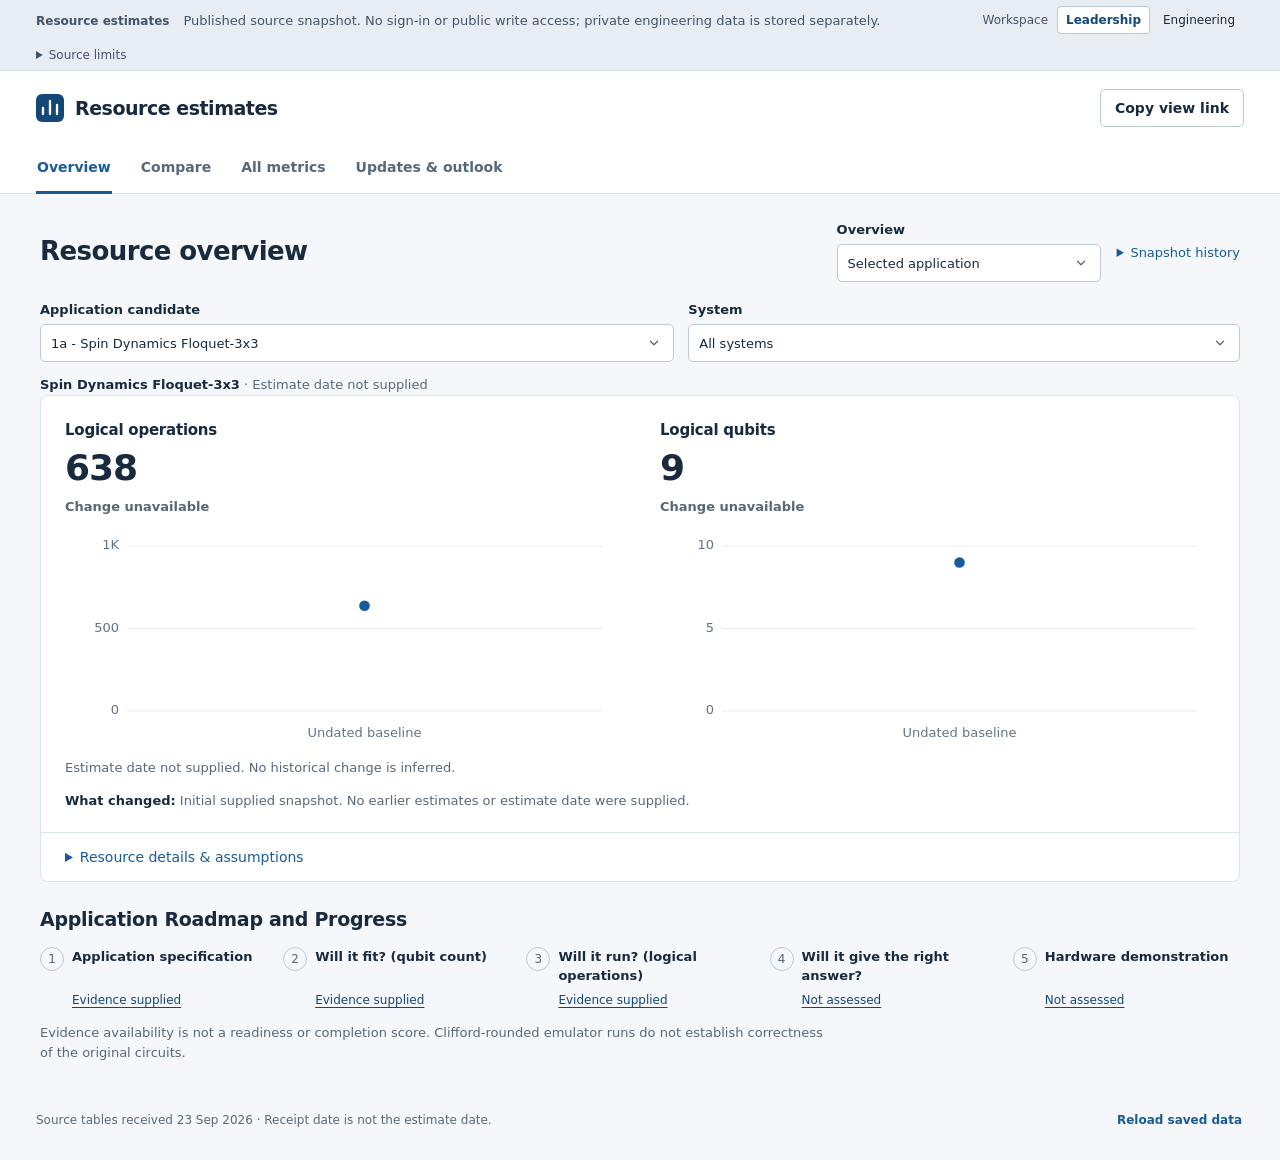
==== commit fa62bbbd: "Use supplied application estimates and private engineering storage Replace fictional data with the s" ====
--- a/resource-estimates/index.html
+++ b/resource-estimates/index.html
@@ -1,15 +1,15 @@
 <!doctype html>
 <!--
-THESIS: Select a candidate and read two logical-resource trends, without a report
-competing for the first screen.
+THESIS: Read supplied application estimates without invented history, and switch
+to one clearly keyed global comparison when needed.
 OWN-WORLD: White working surfaces, graphite text, cool gray rules, one blue accent,
 Segoe UI, exact tabular numbers, native controls, and restrained rectangular forms.
-STORY: Choose a candidate, read its dated counts and compatible changes, then
-inspect details or share the published snapshot when needed.
-FIRST VIEWPORT: Compact system/candidate controls and a quiet metadata line lead
-directly to two number/change/chart pairs. One disclosure contains secondary data.
-FORM: Distill the existing blue-and-white workspace. Written briefing and plans
-remain in Updates & outlook; comparisons and editing retain their own tabs.
+STORY: Choose a named application, inspect its resource basis, and read the global
+roadmap. Engineers preserve exact source submissions in a private local database.
+FIRST VIEWPORT: Application-first controls lead to a selected view or an
+all-application metric chart. Roadmap evidence is separated from completion claims.
+FORM: Extend the existing blue-and-white workspace. Outlook uses sprints, while
+time charts use only supplied estimate dates; published pages remain read-only.
 -->
 <html lang="en">
 <head>
@@ -17,7 +17,7 @@
   <meta name="viewport" content="width=device-width, initial-scale=1">
   <meta name="color-scheme" content="light">
   <meta name="robots" content="noindex,nofollow">
-  <title>Resource estimates - design preview</title>
+  <title>Application resource estimates</title>
   <link rel="icon" href="data:image/svg+xml,%3Csvg xmlns='http://www.w3.org/2000/svg' viewBox='0 0 32 32'%3E%3Crect width='32' height='32' rx='7' fill='%23185185'/%3E%3Cpath d='M8 23V15M16 23V8M24 23V12' stroke='white' stroke-width='3'/%3E%3C/svg%3E">
   <style>
 :root {
@@ -122,10 +122,56 @@
 }
 .sheet, .overview-surface { background: var(--surface); border: 1px solid var(--rule); border-radius: var(--radius); min-width: 0; }
 .overview-page { max-width: 1200px; margin: auto; }
-.overview-heading { display: flex; justify-content: space-between; align-items: center; gap: 16px; margin-bottom: 20px; }
+.overview-heading { display: flex; justify-content: space-between; align-items: center; gap: 16px; margin-bottom: 20px; flex-wrap: wrap; }
 .overview-heading h1 { margin: 0; }
 .overview-selection { display: flex; align-items: end; justify-content: space-between; gap: 20px; margin-bottom: 24px; }
-.candidate-controls { display: grid; grid-template-columns: minmax(110px, 150px) minmax(135px, 200px); gap: 14px; min-width: 0; }
+.candidate-controls { display: grid; grid-template-columns: minmax(0, 1.15fr) minmax(0, 1fr); gap: 14px; min-width: 0; width: 100%; }
+.candidate-controls select { min-width: 0; width: 100%; }
+.overview-mode { margin-left: auto; min-width: 240px; font-size: 13px; }
+.overview-selection { display: block; margin-bottom: 12px; }
+.estimate-meta { margin-bottom: 16px; }
+.global-heading { display: flex; justify-content: space-between; align-items: start; gap: 24px; padding: 20px 24px 10px; }
+.global-heading h2 { font-size: 19px; margin-bottom: 4px; }
+.global-heading p { font-size: 13px; color: var(--muted); margin: 0; }
+.global-heading .field { min-width: 180px; }
+.global-chart-body { padding: 0 24px 20px; }
+.global-chart { margin: 0; }
+.global-chart [data-global-id] { cursor: pointer; }
+.global-chart [data-global-id]:focus { outline: none; }
+.global-chart [data-global-id]:focus-visible .point-hit, .global-chart [aria-pressed="true"] .point-hit { stroke: var(--ink); stroke-width: 1.5; }
+.series-legend { display: grid; grid-template-columns: repeat(2, minmax(0, 1fr)); gap: 8px 24px; margin-top: 14px; }
+.series-legend > div { display: flex; align-items: start; gap: 8px; min-width: 0; }
+.series-legend label { display: flex; align-items: start; gap: 7px; min-width: 0; flex: 1; cursor: pointer; font-size: 13px; line-height: 1.55; }
+.series-legend label input { flex-shrink: 0; margin-top: 3px; }
+.series-legend label span { overflow-wrap: anywhere; }
+.series-legend label svg { flex-shrink: 0; }
+.series-legend .text-button { padding: 0; font-size: 13px; }
+.global-point-detail { border-top: 1px solid var(--rule); padding-top: 12px; margin-top: 10px; font-size: 13px; min-height: 110px; }
+.global-point-detail p { margin: 4px 0; overflow-wrap: anywhere; }
+.global-data { margin-top: 14px; font-size: 13px; }
+.global-data summary { cursor: pointer; color: var(--blue); padding-block: 8px; }
+.global-data th:first-child { min-width: 210px; white-space: normal; }
+.roadmap-panel { margin-top: 24px; }
+.roadmap-panel h2 { font-size: 19px; margin-bottom: 14px; }
+.roadmap-stages { padding: 0; margin: 0; list-style: none; display: grid; grid-template-columns: repeat(5, minmax(0, 1fr)); gap: 16px; }
+.roadmap-stages summary { list-style: none; cursor: pointer; display: grid; grid-template-columns: 24px minmax(0, 1fr); gap: 4px 8px; line-height: 1.5; }
+.roadmap-stages summary::-webkit-details-marker { display: none; }
+.stage-number { display: inline-grid; place-items: center; width: 24px; height: 24px; border: 1px solid var(--rule-strong); border-radius: 50%; font-size: 12px; color: var(--muted); }
+.stage-title { font-size: 13px; font-weight: 600; min-height: 40px; }
+.stage-status { grid-column: 2; font-size: 12px; color: var(--blue-deep); text-decoration: underline; text-underline-offset: 3px; }
+.stage-status.blocked { color: var(--amber); }
+.roadmap-stages p { font-size: 13px; color: var(--muted); margin: 10px 0 0; }
+.roadmap-caveat { font-size: 13px; color: var(--muted); margin: 14px 0 0; max-width: 95ch; }
+.raw-records { padding: 0 24px; }
+.raw-records details { border-top: 1px solid var(--rule); padding-block: 12px; }
+.raw-records summary { cursor: pointer; font-size: 13px; }
+.raw-records pre { max-height: 360px; overflow: auto; white-space: pre-wrap; overflow-wrap: anywhere; padding: 12px; background: var(--canvas); font-size: 12px; }
+.source-records { padding: 0 24px; list-style: none; }
+.source-records li { padding-block: 12px; border-top: 1px solid var(--rule); font-size: 13px; }
+.source-records p { margin: 5px 0; }
+.source-records code { overflow-wrap: anywhere; }
+#roadmap-form > .field { margin-bottom: 20px; }
+#roadmap-form .editor-errors { margin-inline: 0; }
 .candidate-controls .field { font-size: 13px; }
 .estimate-meta { margin: 0; color: var(--muted); font-size: 13px; line-height: 1.65; overflow-wrap: anywhere; }
 .estimate-meta strong { font-weight: 600; color: var(--ink); }
@@ -138,7 +184,7 @@
 .count-label { font-size: 12px; color: var(--muted); }
 table { border-collapse: collapse; width: 100%; font-variant-numeric: tabular-nums; }
 th { text-align: left; font-weight: 600; }
-.workload-button { padding: 2px 0; background: transparent; border: 0; color: var(--ink); font-weight: 600; text-align: left; }
+.workload-button { padding: 2px 0; background: transparent; border: 0; color: var(--ink); font-weight: 600; text-align: left; max-width: 225px; white-space: normal; line-height: 1.45; }
 .workload-date { display: block; color: var(--muted); font-size: 12px; margin-top: 2px; font-weight: 400; }
 .trend-grid { display: grid; grid-template-columns: repeat(2, minmax(0, 1fr)); padding: 24px 24px 0; gap: 40px; }
 .trend { min-width: 0; }
@@ -234,9 +280,7 @@
 .update-foot { padding: 16px 24px; border-top: 1px solid var(--rule); color: var(--muted); font-size: 12px; }
 .milestones { list-style: none; padding: 0 24px; margin: 0; }
 .milestones li { border-top: 1px solid var(--rule); display: grid; grid-template-columns: 66px 1fr; gap: 16px; padding: 22px 0; }
-.milestone-date { font-variant-numeric: tabular-nums; color: var(--blue-deep); }
-.milestone-date strong { display: block; font-size: 22px; line-height: 1.2; font-weight: 600; }
-.milestone-date span { display: block; font-size: 12px; margin-top: 4px; color: var(--muted); }
+.milestone-window { color: var(--blue-deep); font-size: 14px; line-height: 1.5; font-weight: 600; overflow-wrap: anywhere; }
 .milestones h3 { margin-bottom: 6px; font-size: 14px; }
 .milestones p { margin-bottom: 9px; color: var(--muted); font-size: 12px; }
 .milestone-status { display: inline-block; border: 1px solid var(--rule); border-radius: 4px; padding: 3px 6px; font-size: 12px; color: var(--muted); }
@@ -268,7 +312,8 @@
 .edit-table .checked-row .frozen { background: #f2f7fc; }
 .edit-table .changed-cell { background: #e8f1fb !important; border-color: #b5cce2 !important; }
 .edit-table [aria-invalid="true"], .field [aria-invalid="true"] { border-color: var(--error) !important; background: var(--error-soft) !important; }
-.row-select { display: inline-flex; gap: 10px; align-items: center; white-space: nowrap; cursor: pointer; }
+.row-select { display: inline-flex; gap: 10px; align-items: center; white-space: normal; cursor: pointer; max-width: 240px; line-height: 1.45; }
+.row-select input { flex-shrink: 0; }
 .editor-errors { margin: 0 24px 18px; padding: 12px 14px; border: 1px solid #edc2c9; border-radius: 5px; background: var(--error-soft); color: var(--error); font-size: 12px; line-height: 1.6; }
 .editor-errors ul { padding-left: 18px; margin-bottom: 0; }
 .paste-help { margin: 0 24px 16px; padding: 12px 14px; background: #f2f6fa; border-radius: 4px; color: var(--muted); font-size: 12px; line-height: 1.6; }
@@ -325,9 +370,6 @@
 .update-list h3::before { display: none; }
 .update-list p { margin-left: 0; }
 .milestones li { grid-template-columns: 90px 1fr; }
-.milestone-date strong { font-size: 17px; }
-.milestone-date span { font-size: 13px; }
-.milestone-date a { text-decoration: none; }
 .history-note { padding: 14px 24px; color: var(--muted); font-size: 13px; }
 .history-note p { margin-bottom: 0; }
 .revision-list { margin-top: 12px; padding: 0; list-style: none; }
@@ -352,7 +394,7 @@
 .scatter [role="button"]:focus-visible .marker-point { stroke: #072b50; stroke-width: 3; }
 .scatter [aria-pressed="true"] .marker-point { stroke: #072b50; stroke-width: 2; }
 .point-picker { display: flex; gap: 6px; flex-wrap: wrap; margin: 6px 0 12px; }
-.point-picker button { border: 1px solid var(--rule-strong); background: white; border-radius: 4px; min-height: 34px; padding: 5px 9px; font-size: 13px; color: var(--ink); }
+.point-picker button { border: 1px solid var(--rule-strong); background: white; border-radius: 4px; min-height: 34px; padding: 5px 9px; font-size: 13px; color: var(--ink); max-width: 100%; white-space: normal; text-align: left; }
 .point-picker button:hover { background: var(--blue-light); }
 .point-picker button[aria-pressed="true"] { border-color: var(--blue); background: var(--blue-soft); font-weight: 600; }
 .point-detail { border-top: 1px solid var(--rule); padding-top: 12px; font-size: 13px; min-height: 138px; }
@@ -387,7 +429,6 @@
 .written-history { margin-top: 20px; }
 .written-history summary { cursor: pointer; padding: 16px 24px; font-weight: 600; color: var(--blue); }
 .written-history .revision-list { margin: 0; padding: 0 24px 12px; }
-#milestone-dates { border: 0; padding: 0; margin: 0; display: contents; }
 #linked-target-preview { color: var(--muted); font-size: 13px; line-height: 1.6; margin-top: 8px; }
 #share-status { font-size: 13px; margin-top: 14px; }
 .unavailable-view { max-width: 750px; padding: 24px; }
@@ -400,6 +441,10 @@
 @media (max-width: 900px) {
   .writing-layout { grid-template-columns: 1fr; }
   .overview-selection { align-items: start; flex-direction: column; gap: 12px; }
+  .roadmap-stages { grid-template-columns: repeat(3, minmax(0, 1fr)); }
+  .series-legend { grid-template-columns: minmax(0, 1fr); }
+  .history-head { flex-wrap: wrap; min-width: 0; max-width: 100%; }
+  .history-head select { max-width: 100%; min-width: 0; }
 }
 @media (max-width: 1150px) {
   .preview-bar-inner, .header-inner, .nav-inner { padding-inline: 24px; }
@@ -436,7 +481,7 @@
   .overview-heading { gap: 10px; margin-bottom: 16px; }
   .overview-heading h1 { font-size: 22px; }
   .overview-selection { margin-bottom: 18px; }
-  .candidate-controls { grid-template-columns: minmax(100px, 0.8fr) minmax(0, 1.2fr); width: 100%; gap: 12px; }
+  .candidate-controls { grid-template-columns: minmax(0, 1fr); width: 100%; gap: 10px; }
   .candidate-controls select { min-width: 0; }
   .trend-grid { grid-template-columns: minmax(0, 1fr); padding: 18px 16px 0; gap: 24px; }
   .metric-value { font-size: 32px; }
@@ -445,6 +490,16 @@
   .resource-details > summary { padding-inline: 16px; }
   .resource-details-body { padding-inline: 16px; }
   .resource-detail-grid { grid-template-columns: minmax(0, 1fr); gap: 24px; }
+  .overview-mode { margin-left: 0; width: 100%; min-width: 0; }
+  .overview-heading .snapshot-picker { margin-left: auto; }
+  .global-heading { padding: 18px 16px 10px; flex-direction: column; gap: 12px; }
+  .global-heading .field { width: 100%; }
+  .global-chart-body { padding-inline: 16px; }
+  .roadmap-stages { grid-template-columns: repeat(2, minmax(0, 1fr)); gap: 16px 12px; }
+  .roadmap-stages summary { grid-template-columns: 22px minmax(0, 1fr); gap: 4px 6px; }
+  .stage-title { min-height: 0; }
+  .global-point-detail { min-height: 0; }
+  .raw-records, .source-records { padding-inline: 16px; }
   .sheet-heading { padding: 17px 16px; align-items: start; flex-wrap: wrap; gap: 14px; }
   .sheet-heading h2 { font-size: 16px; }
   .table-tools { gap: 14px; font-size: 12px; }
@@ -497,8 +552,6 @@
   .page-heading p { font-size: 13px; }
   .table-tools, .editor-toolbar p, .app-footer { font-size: 13px; }
   .milestones li { grid-template-columns: 1fr; gap: 8px; }
-  .milestone-date strong, .milestone-date span { display: inline; font-size: 13px; }
-  .milestone-date span { margin-left: 8px; }
   .scatter-body { padding-inline: 12px; }
   .scatter-sheet .sheet-heading { padding-inline: 12px; }
   .point-detail { min-height: 0; }
@@ -523,19 +576,19 @@
   <a class="skip-link" href="#main">Skip to dashboard content</a>
   <div class="preview-bar">
     <div class="preview-bar-inner">
-      <div><strong>Public review demo</strong><span class="preview-caption">Dummy data only. No sign-in or live storage. Edits reset on reload.</span></div>
-      <nav class="demo-switch" aria-label="Demo view, not access control">
-        <span>Demo view</span>
+      <div><strong>Resource estimates</strong><span class="preview-caption" id="storage-caption">Published source snapshot. Private engineering data is stored separately.</span></div>
+      <nav class="demo-switch" aria-label="Workspace navigation, not access control">
+        <span>Workspace</span>
         <a href="#overview" data-mode="leadership">Leadership</a>
         <a href="#edit" data-mode="engineering">Engineering</a>
       </nav>
       <details class="preview-explanation">
-        <summary>What is simulated?</summary>
+        <summary>Source limits</summary>
         <div>
-          <strong>A public review mockup, not a production application.</strong>
-          <p>All names, counts, targets, timing estimates, and notes are fictional. Do not enter real information.</p>
-          <p>Save updates changes this open page only. Reloading or resetting restores the example data.</p>
-          <p>Production access would use Microsoft Entra ID and server-enforced viewer/editor roles. Those controls are not implemented here.</p>
+          <strong>Source counts, with explicit assumptions.</strong>
+          <p>The supplied emulator rounds non-Clifford angles to the nearest pi/2 multiple. Physical operations retain the source's "w/o move" label.</p>
+          <p>No estimate dates or historical series were supplied. The dashboard does not invent past values, runtime, targets or readiness.</p>
+          <p>Public Pages is a read-only snapshot. Engineer saves require the private local SQLite workspace; the workspace switch is not authentication.</p>
         </div>
       </details>
     </div>
@@ -557,8 +610,8 @@
   </header>
   <main id="main" tabindex="-1"></main>
   <footer class="app-footer">
-    <span>Public review demo <span aria-hidden="true">&middot;</span> All figures are synthetic <span aria-hidden="true">&middot;</span> Reference date: 22 Sep 2026</span>
-    <button type="button" data-action="reset" class="text-button">Reset demo</button>
+    <span>Source tables received 23 Sep 2026 <span aria-hidden="true">&middot;</span> Receipt date is not the estimate date.</span>
+    <button type="button" data-action="reload-data" class="text-button">Reload saved data</button>
   </footer>
   <div class="sr-only" role="status" aria-live="polite" id="announcement"></div>
   <dialog id="share-dialog" aria-labelledby="share-title" aria-describedby="share-copy">
@@ -570,151 +623,551 @@
   </dialog>
   <dialog id="discard-dialog" aria-labelledby="discard-title" aria-describedby="discard-copy">
     <h2 id="discard-title">Discard your unsaved changes?</h2>
-    <p id="discard-copy">Your edits have not been saved. The previously saved demo figures will remain unchanged.</p>
+    <p id="discard-copy">Your edits have not been saved. Previously saved database records will remain unchanged.</p>
     <div class="dialog-actions">
       <button type="button" class="button" id="keep-editing">Keep editing</button>
       <button type="button" class="button primary" id="discard-edits">Discard changes</button>
     </div>
   </dialog>
   <script>
-(() => {
-  "use strict";
-
-  const fields = [
-    { key: "logicalOps", label: "Logical operations", short: "Logical operations", group: "Operations" },
-    { key: "physicalOps", label: "Physical operations", short: "Physical operations", group: "Operations" },
-    { key: "nonClifford", label: "Non-Clifford gates", short: "Non-Clifford gates", group: "Operations" },
-    { key: "clifford1", label: "1-qubit Clifford", short: "1-qubit Clifford", group: "Operations" },
-    { key: "clifford2", label: "2-qubit Clifford", short: "2-qubit Clifford", group: "Operations" },
-    { key: "logicalQubits", label: "Logical qubits", short: "Logical qubits", group: "Qubits" },
-    { key: "physicalQubits", label: "Physical qubits", short: "Physical qubits", group: "Qubits" }
-  ];
-  const dates = ["2026-08-18", "2026-08-25", "2026-09-01", "2026-09-08", "2026-09-15", "2026-09-22"];
-  const definitions = [
-    ["App 1a", 1, ["120000000", "144000000000", "30000000", "70000000", "20000000", "240", "360000"], "6.2", "340000", "demo-v2"],
-    ["App 1b", 1, ["180000000", "270000000000", "60000000", "90000000", "30000000", "320", "640000"], "10.8", "600000", "demo-v1"],
-    ["App 2a", 2, ["75000000", "82500000000", "15000000", "45000000", "15000000", "160", "192000"], "3.4", "180000", "demo-v1"],
-    ["App 2b", 2, ["95000000", "123500000000", "25000000", "50000000", "20000000", "200", "300000"], "4.7", "280000", "demo-v1"],
-    ["App 2c", 2, ["150000000", "240000000000", "45000000", "75000000", "30000000", "280", "504000"], "8.1", "470000", "demo-v1"],
-    ["App 3a", 3, ["45000000", "40500000000", "9000000", "27000000", "9000000", "100", "100000"], "2.2", "95000", "demo-v1"],
-    ["App 3b", 3, ["60000000", "66000000000", "12000000", "36000000", "12000000", "140", "168000"], "2.9", "160000", "demo-v1"],
-    ["App 4", 4, ["220000000", "440000000000", "88000000", "88000000", "44000000", "400", "1000000"], "16.0", "900000", "demo-v1"]
-  ];
-  const app1History = [
-    ["150000000", "225000000000", "45000000", "75000000", "30000000", "280", "480000"],
-    ["144000000", "208800000000", "36000000", "80000000", "28000000", "272", "450000"],
-    ["138000000", "193200000000", "34000000", "78000000", "26000000", "256", "430000"],
-    ["134000000", "187600000000", "34000000", "74000000", "26000000", "256", "420000"],
-    ["126000000", "163800000000", "32000000", "72000000", "22000000", "240", "390000"],
-    definitions[0][2]
-  ];
-
-  const workloads = definitions.map(([id, system, latest, runtime, target, config], index) => {
-    const rising = id === "App 2c";
-    const scales = rising ? [91, 93, 95, 96, 98, 100] : [128, 122, 116, 110, 106, 100];
-    const qubitScales = rising ? [91, 93, 95, 96, 97, 100] : [132, 124, 118, 112, 108, 100];
-    const snapshots = dates.map((asOf, dateIndex) => {
-      const values = id === "App 1a" ? app1History[dateIndex] : latest.map((value, fieldIndex) => {
-        const scale = fieldIndex === 6 ? qubitScales[dateIndex] : scales[dateIndex];
-        return (BigInt(value) * BigInt(scale) / 100n).toString();
-      });
-      const version = id === "App 1a" ? (dateIndex < 3 ? "demo-v1" : "demo-v2")
-        : id === "App 4" && dateIndex < 5 ? "demo-v0" : config;
-      const hours = id === "App 1a" ? ["8.8", "8.2", "7.8", "7.3", "6.8", "6.2"][dateIndex]
-        : (Number(runtime) * scales[dateIndex] / 100).toFixed(1);
-      const caveat = id === "App 1a"
-        ? "Error-correction assumptions changed on 8 Sep. Earlier versions are not directly comparable."
-        : id === "App 4"
-          ? "Error-budget assumptions changed on 22 Sep. Earlier estimates are not directly comparable."
-          : "Same illustrative workload and hardware assumptions across the displayed period.";
-      return {
-        id: `${id}-${asOf}-0`,
-        asOf,
-        revision: 0,
-        metrics: Object.fromEntries(fields.map((field, i) => [field.key, values[i]])),
-        config: version,
-        caveat,
-        reason: id === "App 1a" ? "A revised circuit schedule reduced operation count and peak physical-qubit demand."
-          : rising ? "A more conservative schedule includes additional operation and qubit overhead."
-            : id === "App 4" ? "The error budget was revised; a new comparison baseline is needed."
-              : "The circuit estimate was updated using the same illustrative assumptions.",
-        owner: `Demo engineer ${String.fromCharCode(65 + index)}`,
-        source: `DEMO-RUN-${String(42 + index).padStart(3, "0")}`,
-        savedAt: `${asOf}T17:15:00.000Z`,
-        maturity: id === "App 4" || rising ? "Provisional" : "Reviewed",
-        local: false,
-        context: {
-          targetPhysicalQubits: target,
-          targetDate: "2026-10-20",
-          targetConfig: config,
-          runtimeHours: hours,
-          runtimeLowHours: (Number(hours) * 0.9).toFixed(1),
-          runtimeHighHours: (Number(hours) * 1.13).toFixed(1),
-          timingModel: "Illustrative cycle timing and parallelism model; no runtime is inferred from gate counts.",
-          cadenceDays: "7",
-          gateBasisConfirmed: true,
-          gateBasis: "Mutually exclusive logical gate categories: non-Clifford, 1-qubit Clifford, and 2-qubit Clifford."
+window.RESOURCE_DATA = {
+  "schemaVersion": 2,
+  "datasetLabel": "Supplied application resource estimates",
+  "receivedDate": "2026-09-23",
+  "referenceDate": null,
+  "systems": [
+    {
+      "id": 1,
+      "name": "Magnet Models"
+    },
+    {
+      "id": 2,
+      "name": "Laser Models (Dicke)"
+    },
+    {
+      "id": 3,
+      "name": "Model Hamiltonian Energy Estimation (Hubbard Model)"
+    },
+    {
+      "id": 4,
+      "name": "Small Chemistry Problems"
+    }
+  ],
+  "fields": [
+    {
+      "key": "logicalOps",
+      "label": "Logical operations",
+      "short": "Logical operations",
+      "group": "Operations"
+    },
+    {
+      "key": "physicalOps",
+      "label": "Physical operations (w/o move)",
+      "short": "Physical ops (w/o move)",
+      "group": "Operations"
+    },
+    {
+      "key": "nonClifford",
+      "label": "Non-Clifford gates",
+      "short": "Non-Clifford gates",
+      "group": "Operations"
+    },
+    {
+      "key": "clifford1",
+      "label": "1-qubit Clifford",
+      "short": "1-qubit Clifford",
+      "group": "Operations"
+    },
+    {
+      "key": "clifford2",
+      "label": "2-qubit Clifford",
+      "short": "2-qubit Clifford",
+      "group": "Operations"
+    },
+    {
+      "key": "logicalQubits",
+      "label": "Logical qubits",
+      "short": "Logical qubits",
+      "group": "Qubits"
+    },
+    {
+      "key": "physicalQubits",
+      "label": "Physical qubits",
+      "short": "Physical qubits",
+      "group": "Qubits"
+    }
+  ],
+  "assumptions": {
+    "emulator": "Emulator runs use Clifford-rounding: non-Clifford angles are rounded to the nearest pi/2 multiple.",
+    "physicalOperations": "The supplied column is Physical ops (w/o move). Retain this movement-excluded count; it is not a total including all physical transport.",
+    "interpretation": "QDK's neutral-atom model represents atom transport with PHYSICAL_MOVE, separately from the SWAP instruction. The producing report and exact exclusion filter were not supplied: do not assume that w/o move excludes all SWAP/routing gates, or derive runtime from this count.",
+    "correctness": "Clifford-rounded emulator runs do not by themselves establish correctness for the original non-Clifford circuits.",
+    "history": "The supplied tables contain one snapshot per candidate, without estimate dates. Historical points, runtime models, targets, owners and completion dates were not supplied.",
+    "references": [
+      {
+        "title": "QDK neutral-atom physical transport model",
+        "url": "https://github.com/microsoft/qdk/blob/313517959aec21d9f6a9ad420bf75684807e0b2a/source/qdk_package/qdk/qre/models/qubits/_neutral_atoms.py"
+      },
+      {
+        "title": "QDK instruction identities: SWAP and PHYSICAL_MOVE",
+        "url": "https://github.com/microsoft/qdk/blob/313517959aec21d9f6a9ad420bf75684807e0b2a/source/qre/src/trace/instruction_ids.rs"
+      }
+    ]
+  },
+  "sources": [
+    {
+      "id": "logical-counts",
+      "description": "Supplied logical-operation and gate-count table",
+      "sha256": "005b60588ccfec0b8ce8bc31d84c7a0a43b7856dc8bd678bb650e59a330a1f6c"
+    },
+    {
+      "id": "qubit-counts",
+      "description": "Supplied logical/physical qubit table and Clifford-rounding assumption",
+      "sha256": "d73ef99ff47850daf00dfdecfd7e0f5245b5835d7b278407c330075122240b3f"
+    },
+    {
+      "id": "physical-counts",
+      "description": "Supplied physical-operation table, explicitly w/o move",
+      "sha256": "08e2bf6eabbb03f15889639c51a5fa61ec1b50871710836d09ce9912461e564e"
+    },
+    {
+      "id": "roadmap",
+      "description": "Supplied Application Roadmap and Progress diagram",
+      "sha256": "f76c0f0eef3f28ca542a3fa33dc5922517d505fa47898c396da763cf32c99ce7"
+    }
+  ],
+  "workloads": [
+    {
+      "id": "1a",
+      "name": "Spin Dynamics Floquet-3x3",
+      "shortName": "Floquet 3x3",
+      "system": 1,
+      "snapshots": [
+        {
+          "id": "source-1a-v1",
+          "asOf": null,
+          "revision": 0,
+          "metrics": {
+            "logicalOps": "638",
+            "physicalOps": "324305",
+            "nonClifford": "132",
+            "clifford1": "254",
+            "clifford2": "252",
+            "logicalQubits": "9",
+            "physicalQubits": "220"
+          },
+          "config": "clifford-rounded-no-move",
+          "caveat": "Clifford-rounded emulator: non-Clifford angles rounded to the nearest pi/2 multiple. Physical operations are reported w/o move; the exact counter filter is not supplied.",
+          "reason": "Initial supplied snapshot. No earlier estimates or estimate date were supplied.",
+          "owner": "",
+          "source": "logical-counts; qubit-counts; physical-counts",
+          "maturity": "Unspecified",
+          "local": false,
+          "savedAt": null,
+          "context": {
+            "targetPhysicalQubits": "",
+            "targetWindow": "",
+            "targetConfig": "",
+            "runtimeHours": "",
+            "runtimeLowHours": "",
+            "runtimeHighHours": "",
+            "timingModel": "",
+            "cadenceDays": "",
+            "gateBasisConfirmed": false,
+            "gateBasis": "Source circuit categories sum to logical operations; gate-share taxonomy has not been explicitly confirmed by engineering."
+          }
         }
-      };
-    });
-    if (id === "App 3b") {
-      snapshots.splice(3, 2);
-      Object.assign(snapshots.at(-1), {
-        id: "App 3b-2026-09-08-0", asOf: "2026-09-08", savedAt: "2026-09-09T17:15:00.000Z",
-        maturity: "Provisional"
-      });
-    }
-    return { id, system, snapshots };
-  });
-
-  window.RESOURCE_DEMO = Object.freeze({
-    referenceDate: "2026-09-22",
-    fields,
-    workloads,
-    updates: [
-      { id: "update-1", date: "2026-09-22", scope: "App 1a", title: "Revised circuit schedule on the same basis", body: "The 22 Sep estimate uses the same demo-v2 basis as 15 Sep. Review the dated counts alongside the physical-qubit objective; the resource change alone does not establish readiness.", owner: "Demo engineer A", snapshotId: "App 1a-2026-09-22-0", requestKind: "", request: "", requestOwner: "", requestDue: "", archived: false, revisions: [] },
-      { id: "update-2", date: "2026-09-22", scope: "App 2c", title: "Additional scheduling overhead included", body: "A more conservative schedule is recorded in the 22 Sep estimate. Engineering will review the timing assumptions before drawing runtime conclusions from this change.", owner: "Demo engineer E", snapshotId: "App 2c-2026-09-22-0", requestKind: "", request: "", requestOwner: "", requestDue: "", archived: false, revisions: [] },
-      { id: "update-3", date: "2026-09-22", scope: "App 4", title: "New error-budget comparison baseline", body: "The latest configuration is demo-v1. There is no earlier dated snapshot on that basis, so no change percentage is shown.", owner: "Demo engineer H", snapshotId: "App 4-2026-09-22-0", requestKind: "Request", request: "Confirm the next comparison baseline", requestOwner: "Demo engineer H", requestDue: "2026-09-29", archived: false, revisions: [] }
-    ],
-    milestones: [
-      { id: "milestone-1", scope: "App 1a", title: "Confirm the comparison basis", outcome: "Document demo-v2 assumptions and consistent gate categories for the next review.", targetDate: "2026-10-06", endDate: "", owner: "Demo engineer A", status: "Planned", dependencies: "Depends on model review.", targetCandidate: "", archived: false, revisions: [] },
-      { id: "milestone-2", scope: "system:2", title: "Refine runtime estimates", outcome: "Review timing and parallelism inputs for System 2, then record a runtime estimate and its caveats.", targetDate: "2026-10-13", endDate: "2026-10-16", owner: "Demo engineer D", status: "In progress", dependencies: "Timing inputs needed; this is not a count-derived forecast.", targetCandidate: "", archived: false, revisions: [] },
-      { id: "milestone-3", scope: "App 1a", title: "Evaluate a reduction candidate", outcome: "Evaluate a new circuit candidate against the linked physical-qubit objective.", targetDate: "", endDate: "", owner: "Demo engineer A", status: "Exploratory", dependencies: "Depends on a new estimate using compatible assumptions.", targetCandidate: "App 1a", archived: false, revisions: [] }
-    ]
-  });
-})();
+      ]
+    },
+    {
+      "id": "1b",
+      "name": "Spin Dynamics Floquet-4x3",
+      "shortName": "Floquet 4x3",
+      "system": 1,
+      "snapshots": [
+        {
+          "id": "source-1b-v1",
+          "asOf": null,
+          "revision": 0,
+          "metrics": {
+            "logicalOps": "834",
+            "physicalOps": "338559",
+            "nonClifford": "172",
+            "clifford1": "332",
+            "clifford2": "330",
+            "logicalQubits": "12",
+            "physicalQubits": "240"
+          },
+          "config": "clifford-rounded-no-move",
+          "caveat": "Clifford-rounded emulator: non-Clifford angles rounded to the nearest pi/2 multiple. Physical operations are reported w/o move; the exact counter filter is not supplied.",
+          "reason": "Initial supplied snapshot. No earlier estimates or estimate date were supplied.",
+          "owner": "",
+          "source": "logical-counts; qubit-counts; physical-counts",
+          "maturity": "Unspecified",
+          "local": false,
+          "savedAt": null,
+          "context": {
+            "targetPhysicalQubits": "",
+            "targetWindow": "",
+            "targetConfig": "",
+            "runtimeHours": "",
+            "runtimeLowHours": "",
+            "runtimeHighHours": "",
+            "timingModel": "",
+            "cadenceDays": "",
+            "gateBasisConfirmed": false,
+            "gateBasis": "Source circuit categories sum to logical operations; gate-share taxonomy has not been explicitly confirmed by engineering."
+          }
+        }
+      ]
+    },
+    {
+      "id": "2",
+      "name": "Lasers (Dicke superradiance)",
+      "shortName": "Lasers (Dicke)",
+      "system": 2,
+      "snapshots": [
+        {
+          "id": "source-2-v1",
+          "asOf": null,
+          "revision": 0,
+          "metrics": {
+            "logicalOps": "395",
+            "physicalOps": "109357",
+            "nonClifford": "60",
+            "clifford1": "171",
+            "clifford2": "164",
+            "logicalQubits": "4",
+            "physicalQubits": "100"
+          },
+          "config": "clifford-rounded-no-move",
+          "caveat": "Clifford-rounded emulator: non-Clifford angles rounded to the nearest pi/2 multiple. Physical operations are reported w/o move; the exact counter filter is not supplied.",
+          "reason": "Initial supplied snapshot. No earlier estimates or estimate date were supplied.",
+          "owner": "",
+          "source": "logical-counts; qubit-counts; physical-counts",
+          "maturity": "Unspecified",
+          "local": false,
+          "savedAt": null,
+          "context": {
+            "targetPhysicalQubits": "",
+            "targetWindow": "",
+            "targetConfig": "",
+            "runtimeHours": "",
+            "runtimeLowHours": "",
+            "runtimeHighHours": "",
+            "timingModel": "",
+            "cadenceDays": "",
+            "gateBasisConfirmed": false,
+            "gateBasis": "Source circuit categories sum to logical operations; gate-share taxonomy has not been explicitly confirmed by engineering."
+          }
+        }
+      ]
+    },
+    {
+      "id": "3a",
+      "name": "IQPE extended Hubbard Ethylene",
+      "shortName": "Hubbard Ethylene",
+      "system": 3,
+      "snapshots": [
+        {
+          "id": "source-3a-v1",
+          "asOf": null,
+          "revision": 0,
+          "metrics": {
+            "logicalOps": "405",
+            "physicalOps": "167655",
+            "nonClifford": "109",
+            "clifford1": "108",
+            "clifford2": "188",
+            "logicalQubits": "5",
+            "physicalQubits": "100"
+          },
+          "config": "clifford-rounded-no-move",
+          "caveat": "Clifford-rounded emulator: non-Clifford angles rounded to the nearest pi/2 multiple. Physical operations are reported w/o move; the exact counter filter is not supplied.",
+          "reason": "Initial supplied snapshot. No earlier estimates or estimate date were supplied.",
+          "owner": "",
+          "source": "logical-counts; qubit-counts; physical-counts",
+          "maturity": "Unspecified",
+          "local": false,
+          "savedAt": null,
+          "context": {
+            "targetPhysicalQubits": "",
+            "targetWindow": "",
+            "targetConfig": "",
+            "runtimeHours": "",
+            "runtimeLowHours": "",
+            "runtimeHighHours": "",
+            "timingModel": "",
+            "cadenceDays": "",
+            "gateBasisConfirmed": false,
+            "gateBasis": "Source circuit categories sum to logical operations; gate-share taxonomy has not been explicitly confirmed by engineering."
+          }
+        }
+      ]
+    },
+    {
+      "id": "3b",
+      "name": "IQPE extended Hubbard Cyclobutadiene",
+      "shortName": "Hubbard Cyclobutadiene",
+      "system": 3,
+      "snapshots": [
+        {
+          "id": "source-3b-v1",
+          "asOf": null,
+          "revision": 0,
+          "metrics": {
+            "logicalOps": "1054",
+            "physicalOps": "492166",
+            "nonClifford": "278",
+            "clifford1": "185",
+            "clifford2": "591",
+            "logicalQubits": "9",
+            "physicalQubits": "220"
+          },
+          "config": "clifford-rounded-no-move",
+          "caveat": "Clifford-rounded emulator: non-Clifford angles rounded to the nearest pi/2 multiple. Physical operations are reported w/o move; the exact counter filter is not supplied.",
+          "reason": "Initial supplied snapshot. No earlier estimates or estimate date were supplied.",
+          "owner": "",
+          "source": "logical-counts; qubit-counts; physical-counts",
+          "maturity": "Unspecified",
+          "local": false,
+          "savedAt": null,
+          "context": {
+            "targetPhysicalQubits": "",
+            "targetWindow": "",
+            "targetConfig": "",
+            "runtimeHours": "",
+            "runtimeLowHours": "",
+            "runtimeHighHours": "",
+            "timingModel": "",
+            "cadenceDays": "",
+            "gateBasisConfirmed": false,
+            "gateBasis": "Source circuit categories sum to logical operations; gate-share taxonomy has not been explicitly confirmed by engineering."
+          }
+        }
+      ]
+    },
+    {
+      "id": "4a",
+      "name": "IQPE H2",
+      "shortName": "IQPE H2",
+      "system": 4,
+      "snapshots": [
+        {
+          "id": "source-4a-v1",
+          "asOf": null,
+          "revision": 0,
+          "metrics": {
+            "logicalOps": "580",
+            "physicalOps": "185312",
+            "nonClifford": "113",
+            "clifford1": "207",
+            "clifford2": "260",
+            "logicalQubits": "5",
+            "physicalQubits": "140"
+          },
+          "config": "clifford-rounded-no-move",
+          "caveat": "Clifford-rounded emulator: non-Clifford angles rounded to the nearest pi/2 multiple. Physical operations are reported w/o move; the exact counter filter is not supplied.",
+          "reason": "Initial supplied snapshot. No earlier estimates or estimate date were supplied.",
+          "owner": "",
+          "source": "logical-counts; qubit-counts; physical-counts",
+          "maturity": "Unspecified",
+          "local": false,
+          "savedAt": null,
+          "context": {
+            "targetPhysicalQubits": "",
+            "targetWindow": "",
+            "targetConfig": "",
+            "runtimeHours": "",
+            "runtimeLowHours": "",
+            "runtimeHighHours": "",
+            "timingModel": "",
+            "cadenceDays": "",
+            "gateBasisConfirmed": false,
+            "gateBasis": "Source circuit categories sum to logical operations; gate-share taxonomy has not been explicitly confirmed by engineering."
+          }
+        }
+      ]
+    },
+    {
+      "id": "4b",
+      "name": "IQPE LiH",
+      "shortName": "IQPE LiH",
+      "system": 4,
+      "snapshots": [
+        {
+          "id": "source-4b-v1",
+          "asOf": null,
+          "revision": 0,
+          "metrics": {
+            "logicalOps": "626",
+            "physicalOps": "191352",
+            "nonClifford": "107",
+            "clifford1": "255",
+            "clifford2": "264",
+            "logicalQubits": "5",
+            "physicalQubits": "140"
+          },
+          "config": "clifford-rounded-no-move",
+          "caveat": "Clifford-rounded emulator: non-Clifford angles rounded to the nearest pi/2 multiple. Physical operations are reported w/o move; the exact counter filter is not supplied.",
+          "reason": "Initial supplied snapshot. No earlier estimates or estimate date were supplied.",
+          "owner": "",
+          "source": "logical-counts; qubit-counts; physical-counts",
+          "maturity": "Unspecified",
+          "local": false,
+          "savedAt": null,
+          "context": {
+            "targetPhysicalQubits": "",
+            "targetWindow": "",
+            "targetConfig": "",
+            "runtimeHours": "",
+            "runtimeLowHours": "",
+            "runtimeHighHours": "",
+            "timingModel": "",
+            "cadenceDays": "",
+            "gateBasisConfirmed": false,
+            "gateBasis": "Source circuit categories sum to logical operations; gate-share taxonomy has not been explicitly confirmed by engineering."
+          }
+        }
+      ]
+    },
+    {
+      "id": "4c",
+      "name": "IQPE N2",
+      "shortName": "IQPE N2",
+      "system": 4,
+      "snapshots": [
+        {
+          "id": "source-4c-v1",
+          "asOf": null,
+          "revision": 0,
+          "metrics": {
+            "logicalOps": "6232",
+            "physicalOps": "1698744",
+            "nonClifford": "742",
+            "clifford1": "2631",
+            "clifford2": "2859",
+            "logicalQubits": "9",
+            "physicalQubits": "220"
+          },
+          "config": "clifford-rounded-no-move",
+          "caveat": "Clifford-rounded emulator: non-Clifford angles rounded to the nearest pi/2 multiple. Physical operations are reported w/o move; the exact counter filter is not supplied.",
+          "reason": "Initial supplied snapshot. No earlier estimates or estimate date were supplied.",
+          "owner": "",
+          "source": "logical-counts; qubit-counts; physical-counts",
+          "maturity": "Unspecified",
+          "local": false,
+          "savedAt": null,
+          "context": {
+            "targetPhysicalQubits": "",
+            "targetWindow": "",
+            "targetConfig": "",
+            "runtimeHours": "",
+            "runtimeLowHours": "",
+            "runtimeHighHours": "",
+            "timingModel": "",
+            "cadenceDays": "",
+            "gateBasisConfirmed": false,
+            "gateBasis": "Source circuit categories sum to logical operations; gate-share taxonomy has not been explicitly confirmed by engineering."
+          }
+        }
+      ]
+    }
+  ],
+  "updates": [],
+  "milestones": [],
+  "roadmap": [
+    {
+      "id": "specification",
+      "title": "Application specification",
+      "status": "Evidence supplied",
+      "note": "Eight application candidates are identified in the supplied tables. Specification sign-off was not supplied.",
+      "owner": "",
+      "window": "",
+      "revisions": []
+    },
+    {
+      "id": "qubits",
+      "title": "Will it fit? (qubit count)",
+      "status": "Evidence supplied",
+      "note": "Logical and physical qubit counts are supplied for all eight candidates. Hardware fit is not implied without a capacity/configuration match.",
+      "owner": "",
+      "window": "",
+      "revisions": []
+    },
+    {
+      "id": "operations",
+      "title": "Will it run? (logical operations)",
+      "status": "Evidence supplied",
+      "note": "Logical counts and physical operations w/o move are supplied. Clifford-rounded emulator runs are reported; this is not a runtime or full-circuit correctness claim.",
+      "owner": "",
+      "window": "",
+      "revisions": []
+    },
+    {
+      "id": "correctness",
+      "title": "Will it give the right answer?",
+      "status": "Not assessed",
+      "note": "No validation result for the original non-Clifford applications was supplied.",
+      "owner": "",
+      "window": "",
+      "revisions": []
+    },
+    {
+      "id": "hardware",
+      "title": "Hardware demonstration",
+      "status": "Not assessed",
+      "note": "No hardware demonstration result was supplied.",
+      "owner": "",
+      "window": "",
+      "revisions": []
+    }
+  ]
+};
 </script>
   <script>
-(() => {
+(async () => {
   "use strict";
 
-  const DEMO = window.RESOURCE_DEMO;
-  const fields = DEMO.fields;
-  const routes = new Set(["overview", "compare", "metrics", "updates", "edit", "write", "guide"]);
-  const engineeringRoutes = new Set(["edit", "write", "guide"]);
+  const DATA = window.RESOURCE_DATA;
+  const fields = DATA.fields;
+  const routes = new Set(["overview", "compare", "metrics", "updates", "edit", "write", "roadmap", "records", "guide"]);
+  const engineeringRoutes = new Set(["edit", "write", "roadmap", "records", "guide"]);
   const main = document.getElementById("main");
   const dialog = document.getElementById("discard-dialog");
   const state = {
-    workloads: structuredClone(DEMO.workloads),
-    updates: structuredClone(DEMO.updates),
-    milestones: structuredClone(DEMO.milestones),
-    selected: "App 1a",
-    snapshot: "App 1a-2026-09-22-0",
+    workloads: structuredClone(DATA.workloads),
+    updates: structuredClone(DATA.updates),
+    milestones: structuredClone(DATA.milestones),
+    roadmap: structuredClone(DATA.roadmap),
+    selected: DATA.workloads[0].id,
+    snapshot: DATA.workloads[0].snapshots[0].id,
     filter: "all",
     view: "overview",
-    exact: false,
+    exact: true,
     ratios: false,
     history: false,
     draft: null,
     writtenDraft: null,
+    roadmapDraft: null,
     writePanel: "updates",
-    points: { qubits: "App 1a", operations: "App 1a" },
+    points: { qubits: DATA.workloads[0].id, operations: DATA.workloads[0].id },
+    overviewMode: "candidate",
+    globalMetric: "logicalOps",
+    globalHidden: new Set(),
+    globalPoint: null,
     hasLocalChanges: false,
     urlError: "",
     notice: "",
     noticeType: "success",
     guideHighlight: "",
     pendingAction: null
+  };
+  let metadata = DATA;
+  const storage = { connected: false, saving: false, revision: null, token: "", records: [], total: 0, error: "" };
+  const today = () => {
+    const date = new Date();
+    return `${date.getFullYear()}-${String(date.getMonth() + 1).padStart(2, "0")}-${String(date.getDate()).padStart(2, "0")}`;
   };
   let navigationIndex = 0;
   let navigationUrl = location.href;
@@ -726,34 +1179,123 @@
   const isCount = value => value !== null && value !== undefined && /^\d+$/.test(String(value));
   const group = value => isCount(value) ? BigInt(value).toLocaleString("en-US") : "Not supplied";
   const dateValue = value => Date.parse(`${value}T12:00:00Z`);
-  const dateLabel = (value, short = false) => new Intl.DateTimeFormat("en-GB", {
+  const dateLabel = (value, short = false) => !value ? "Undated source snapshot" : new Intl.DateTimeFormat("en-GB", {
     day: "numeric", month: "short", ...(short ? {} : { year: "numeric" }), timeZone: "UTC"
   }).format(new Date(dateValue(value)));
   const announce = message => { document.getElementById("announcement").textContent = message; };
   const inputBadge = label => `<span class="input-badge">${escape(label)}</span>`;
   const inlineInfo = text => `<div class="inline-message">${infoIcon}<p>${text}</p></div>`;
   const workload = id => state.workloads.find(item => item.id === id);
-  const ordered = item => [...item.snapshots].sort((a, b) => a.asOf.localeCompare(b.asOf) || a.revision - b.revision);
+  const candidateName = id => workload(id)?.name || id;
+  const candidateLabel = item => `${item.id} - ${item.name}`;
+  const systemName = id => DATA.systems.find(system => system.id === Number(id))?.name || `System ${id}`;
+  const systemLabel = id => `System ${id} - ${systemName(id)}`;
+  const ordered = item => [...item.snapshots].sort((a, b) => (a.asOf || "").localeCompare(b.asOf || "") || a.revision - b.revision);
   const latest = item => ordered(item).at(-1);
   const selectedSnapshot = item => item.id === state.selected ? item.snapshots.find(row => row.id === state.snapshot) || latest(item) : latest(item);
-  const published = id => latest(DEMO.workloads.find(item => item.id === id));
+  const published = id => latest(DATA.workloads.find(item => item.id === id));
   const activeUpdates = () => state.updates.filter(update => !update.archived);
   const activeMilestones = () => state.milestones.filter(milestone => !milestone.archived);
-  const scopeLabel = scope => scope === "all" ? "All systems" : scope.startsWith("system:") ? `System ${scope.slice(7)}` : scope;
+  const scopeLabel = scope => scope === "all" ? "All systems" : scope.startsWith("system:") ? systemLabel(scope.slice(7)) : candidateName(scope);
   const appliesTo = (scope, item) => scope === "all" || scope === item.id || scope === `system:${item.system}`;
   const chartSnapshots = (item, selected = selectedSnapshot(item)) => {
     const byDate = new Map();
     for (const snapshot of ordered(item)) {
-      if (snapshot.asOf < selected.asOf || (snapshot.asOf === selected.asOf && snapshot.revision <= selected.revision)) {
-        byDate.set(snapshot.asOf, snapshot);
+      if ((!selected.asOf && !snapshot.asOf && snapshot.revision <= selected.revision) || (selected.asOf && snapshot.asOf && (snapshot.asOf < selected.asOf || (snapshot.asOf === selected.asOf && snapshot.revision <= selected.revision)))) {
+        byDate.set(snapshot.asOf || "undated", snapshot);
       }
     }
     return [...byDate.values()];
   };
   const previousComparable = item => {
     const selected = selectedSnapshot(item);
+    if (!selected.asOf) return undefined;
     return chartSnapshots(item).findLast(snapshot => snapshot.asOf < selected.asOf && snapshot.config === selected.config);
   };
+
+  const canonicalData = () => structuredClone({ ...metadata, workloads: state.workloads, updates: state.updates, milestones: state.milestones, roadmap: state.roadmap });
+
+  function applyStoredData(data) {
+    metadata = data;
+    for (const key of ["workloads", "updates", "milestones", "roadmap"]) state[key] = structuredClone(data[key]);
+    state.hasLocalChanges = state.workloads.some(item => item.snapshots.some(snapshot => snapshot.local))
+      || state.updates.some(record => record.local) || state.milestones.some(record => record.local)
+      || state.roadmap.some(stage => stage.revisions?.length);
+  }
+
+  async function apiResponse(response) {
+    const result = await response.json();
+    if (!response.ok) throw new Error(result.error || `Database request failed (${response.status}).`);
+    return result;
+  }
+
+  async function refreshRecords() {
+    try {
+      const result = await apiResponse(await fetch("/api/records?limit=50", { cache: "no-store" }));
+      storage.records = result.records;
+      storage.total = result.total;
+      storage.error = "";
+    } catch (error) {
+      storage.error = `Could not read raw-input records: ${error.message}`;
+      announce(storage.error);
+    }
+  }
+
+  async function connectDatabase() {
+    if (location.protocol !== "http:" || !["127.0.0.1", "localhost"].includes(location.hostname)) return;
+    main.innerHTML = '<p role="status">Opening the private engineering database...</p>';
+    try {
+      const result = await apiResponse(await fetch("/api/state", { cache: "no-store", signal: AbortSignal.timeout(6000) }));
+      if (!result.data || !Number.isInteger(result.revision) || !result.token) throw new Error("The local server returned an invalid database response.");
+      applyStoredData(result.data);
+      Object.assign(storage, { connected: true, revision: result.revision, token: result.token });
+      await refreshRecords();
+    } catch (error) {
+      storage.error = `Private database unavailable: ${error.message}. No engineering saves are enabled. Start the documented local workspace server.`;
+      state.notice = storage.error;
+      state.noticeType = "error";
+    }
+  }
+
+  async function persist(data, kind, raw) {
+    if (!storage.connected || storage.saving) {
+      state.notice = storage.saving ? "A database save is still in progress." : "Read-only snapshot. Start the private local workspace to save engineering data.";
+      state.noticeType = "error";
+      render();
+      return false;
+    }
+    storage.saving = true;
+    main.inert = true;
+    main.setAttribute("aria-busy", "true");
+    announce("Saving raw inputs and the revision to the private database.");
+    try {
+      const result = await apiResponse(await fetch("/api/save", {
+        method: "POST",
+        headers: { "Content-Type": "application/json", "X-Resource-Token": storage.token },
+        body: JSON.stringify({ baseRevision: storage.revision, data, action: { kind, raw } })
+      }));
+      applyStoredData(result.data);
+      storage.revision = result.revision;
+      await refreshRecords();
+      return true;
+    } catch (error) {
+      state.notice = `Save not confirmed: ${error.message} Your draft remains open. Reload saved data before retrying if the connection failed or another window changed the database.`;
+      state.noticeType = "error";
+      render();
+      announce(state.notice);
+      return false;
+    } finally {
+      storage.saving = false;
+      main.inert = false;
+      main.removeAttribute("aria-busy");
+    }
+  }
+
+  function storageNotice() {
+    return storage.connected
+      ? inlineInfo("<strong>Private local workspace.</strong> Save writes exact inputs and retained revisions to SQLite on this computer. It does not publish them to GitHub Pages.")
+      : inlineInfo("<strong>Read-only published snapshot.</strong> Engineer saves require the private local workspace. No private database or write credential is exposed by this website.");
+  }
 
   function urlFor(view = state.view, options = {}) {
     const id = options.selected ?? state.selected;
@@ -767,38 +1309,47 @@
     url.searchParams.set("snapshot", snapshot.id);
     url.searchParams.set("config", snapshot.config);
     url.searchParams.set("mode", engineeringRoutes.has(view) ? "engineering" : "leadership");
+    const overviewMode = options.overviewMode ?? state.overviewMode;
+    const globalMetric = options.globalMetric ?? state.globalMetric;
+    if (overviewMode === "global") {
+      url.searchParams.set("overview", "global");
+      url.searchParams.set("metric", globalMetric);
+    }
     url.hash = view;
     return url.href;
   }
 
   function candidateUrl(id, snapshot = latest(workload(id)), view = "overview") {
     const item = workload(id);
-    return urlFor(view, { selected: id, snapshot: snapshot.id, filter: state.filter === "all" ? "all" : String(item.system) });
+    return urlFor(view, { selected: id, snapshot: snapshot.id, filter: state.filter === "all" ? "all" : String(item.system), overviewMode: "candidate" });
   }
 
   function readLocation(url) {
     const address = new URL(url), params = address.searchParams;
     const view = address.hash.slice(1) || "overview";
-    const id = params.get("candidate") || "App 1a";
+    const id = params.get("candidate") || DATA.workloads[0].id;
     const item = workload(id);
     const filter = params.get("system") || "all";
     const requested = params.get("snapshot");
     const snapshot = item && (requested ? item.snapshots.find(row => row.id === requested) : latest(item));
-    const known = new Set(["candidate", "system", "snapshot", "config", "mode"]);
+    const overviewMode = params.get("overview") || "candidate";
+    const globalMetric = params.get("metric") || "logicalOps";
+    const known = new Set(["candidate", "system", "snapshot", "config", "mode", "overview", "metric"]);
     let error = "";
     if (!routes.has(view)) error = `The tab "${view}" is not available.`;
     else if ([...params.keys()].some(key => !known.has(key) || params.getAll(key).length > 1)) error = "This link has unknown or repeated view parameters.";
     else if ([...params.values()].some(value => !value.trim())) error = "This link includes an empty view parameter. Choose a published snapshot to recover.";
-    else if (!item) error = `The candidate "${id}" is not part of this published demo.`;
+    else if (!item) error = `The candidate "${id}" is not part of this dataset. Older placeholder links cannot be mapped to real applications.`;
     else if (!["all", "1", "2", "3", "4"].includes(filter)) error = `The system filter "${filter}" is not available.`;
     else if (filter !== "all" && String(item.system) !== filter) error = `${id} does not belong to System ${filter}.`;
-    else if (!snapshot) error = `The requested snapshot "${requested}" is unavailable. In-tab edits are not published server data and cannot be reopened after reload or in another tab.`;
+    else if (!snapshot) error = `The requested snapshot "${requested}" is unavailable here. A private database snapshot is not automatically part of the published website.`;
     else if (params.has("config") && params.get("config") !== snapshot.config) error = `This snapshot uses ${snapshot.config}, not the requested configuration "${params.get("config")}".`;
-    else if (params.has("mode") && params.get("mode") !== (engineeringRoutes.has(view) ? "engineering" : "leadership")) error = "The requested demo view does not match this tab.";
+    else if (!["candidate", "global"].includes(overviewMode) || !["logicalOps", "logicalQubits"].includes(globalMetric)) error = "The requested overview or metric is not supported.";
+    else if (params.has("mode") && params.get("mode") !== (engineeringRoutes.has(view) ? "engineering" : "leadership")) error = "The requested workspace does not match this tab.";
     return {
-      view: routes.has(view) ? view : "overview", selected: item ? id : "App 1a",
-      filter: error ? "all" : filter, snapshot: snapshot?.id || published(item ? id : "App 1a").id,
-      urlError: error
+      view: routes.has(view) ? view : "overview", selected: item ? id : DATA.workloads[0].id,
+      filter: error ? "all" : filter, snapshot: snapshot?.id || published(item ? id : DATA.workloads[0].id).id,
+      overviewMode, globalMetric, urlError: error
     };
   }
 
@@ -806,13 +1357,13 @@
     if (workload(record.scope)) {
       const item = workload(record.scope);
       const snapshot = item.snapshots.find(row => row.id === record.snapshotId) || latest(item);
-      return `<a href="${escape(candidateUrl(item.id, snapshot))}" data-nav>${escape(item.id)}</a>`;
+      return `<a href="${escape(candidateUrl(item.id, snapshot))}" data-nav>${escape(candidateLabel(item))}</a>`;
     }
     return escape(scopeLabel(record.scope));
   }
 
   function unavailableView() {
-    return `<section class="sheet unavailable-view"><h1>This view is unavailable</h1><p role="alert">${escape(state.urlError)}</p><p>No substitute snapshot is being displayed as if it matched. Recover to the published example below.</p><a class="button primary" data-nav href="${escape(urlFor("overview", { snapshot: published(state.selected).id, filter: "all" }))}">Open published ${escape(state.selected)} snapshot</a></section>`;
+    return `<section class="sheet unavailable-view"><h1>This view is unavailable</h1><p role="alert">${escape(state.urlError)}</p><p>No substitute snapshot is being displayed as if it matched.</p><a class="button primary" data-nav href="${escape(urlFor("overview", { snapshot: published(state.selected).id, filter: "all", overviewMode: "candidate" }))}">Open supplied ${escape(candidateName(state.selected))} snapshot</a></section>`;
   }
 
   function compact(value) {
@@ -924,15 +1475,17 @@
   }
 
   function freshness(snapshot) {
-    const days = Math.floor((dateValue(DEMO.referenceDate) - dateValue(snapshot.asOf)) / 86400000);
-    if (days < 0) return "Future-dated relative to the demo reference date";
+    if (!snapshot.asOf) return "Estimate date not supplied; freshness cannot be assessed";
+    const days = Math.floor((dateValue(today()) - dateValue(snapshot.asOf)) / 86400000);
+    if (days < 0) return "Future-dated relative to today";
     const cadence = Number(snapshot.context.cadenceDays);
     if (!snapshot.context.cadenceDays) return `${days} days old; reporting cadence not supplied`;
-    return days > cadence ? `${days} days old; past the illustrative ${cadence}-day cadence`
-      : `${days === 0 ? "Dated on the demo reference date" : `${days} days old`}; within the illustrative ${cadence}-day cadence`;
+    return days > cadence ? `${days} days old; past the ${cadence}-day cadence`
+      : `${days === 0 ? "Dated today" : `${days} days old`}; within the ${cadence}-day cadence`;
   }
 
   function nextExpected(snapshot) {
+    if (!snapshot.asOf) return "No next-update date can be derived from an undated snapshot.";
     if (!snapshot.context.cadenceDays) return "Next estimate date not supplied; no cadence set.";
     const due = new Date(dateValue(snapshot.asOf) + Number(snapshot.context.cadenceDays) * 86400000);
     if (!Number.isFinite(due.getTime())) return "Next estimate date is outside the supported date range.";
@@ -982,54 +1535,51 @@
     const paths = groups.map(rows => `<path class="${rows[0].config === current.config ? "current-path" : "old-path"}" d="${rows.map((row, index) => `${index === 0 ? "M" : "L"}${x(row).toFixed(2)},${y(row).toFixed(2)}`).join(" ")}"/>`).join("");
     const points = snapshots.map(row => `<circle class="chart-point${row.config !== current.config ? " old-point" : ""}${row === current ? " selected-point" : ""}" cx="${x(row)}" cy="${y(row)}" r="${row === current ? 4.3 : 3}"><title>${dateLabel(row.asOf)}: ${group(row.metrics[key])}; ${escape(row.config)}</title></circle>`).join("");
     const dateTicks = snapshots.filter((_, index) => index === 0 || index === snapshots.length - 1 || (width > 390 && index === Math.floor(snapshots.length / 2)));
-    const ticks = dateTicks.map(row => `<text x="${x(row)}" y="${height - 9}" text-anchor="${row === snapshots[0] ? "start" : row === lastAvailable ? "end" : "middle"}">${dateLabel(row.asOf, true)}</text>`).join("");
+    const ticks = dateTicks.map(row => `<text x="${x(row)}" y="${height - 9}" text-anchor="${!row.asOf ? "middle" : row === snapshots[0] ? "start" : row === lastAvailable ? "end" : "middle"}">${row.asOf ? dateLabel(row.asOf, true) : "Undated baseline"}</text>`).join("");
     const chartId = `chart-${key}`;
-    return `<svg class="chart" viewBox="0 0 ${width} ${height}" role="img" aria-labelledby="${chartId}-title ${chartId}-description"><title id="${chartId}-title">${escape(item.id)}: ${escape(label)} over time</title><desc id="${chartId}-description">${snapshots.length} dated estimates. Latest available value ${group(lastAvailable.metrics[key])} on ${dateLabel(lastAvailable.asOf)}. Lines are not joined across changes in assumptions or missing counts. Exact values are available in All metrics and history.</desc>${grid}${boundaries}${paths}${points}${ticks}</svg>`;
+    return `<svg class="chart" viewBox="0 0 ${width} ${height}" role="img" aria-labelledby="${chartId}-title ${chartId}-description"><title id="${chartId}-title">${escape(candidateName(item.id))}: ${escape(label)} over time</title><desc id="${chartId}-description">${snapshots.length} supplied snapshots. Latest available value ${group(lastAvailable.metrics[key])}; ${dateLabel(lastAvailable.asOf)}. An undated baseline is not a historical time series. Lines are not joined across changes in assumptions or missing counts. Exact values are available in All metrics and history.</desc>${grid}${boundaries}${paths}${points}${ticks}</svg>`;
   }
 
   function provenance(snapshot) {
-    const savedAt = new Intl.DateTimeFormat("en-GB", { day: "numeric", month: "short", year: "numeric", hour: "2-digit", minute: "2-digit", timeZone: "America/Los_Angeles" }).format(new Date(snapshot.savedAt));
+    const savedAt = snapshot.savedAt ? new Intl.DateTimeFormat("en-GB", { day: "numeric", month: "short", year: "numeric", hour: "2-digit", minute: "2-digit", timeZone: "UTC" }).format(new Date(snapshot.savedAt)) + " UTC" : "Source save timestamp not supplied";
     return `<section><h3>Assumptions &amp; source</h3><dl class="resource-facts">
         <div><dt>Configuration / caveat</dt><dd>${escape(snapshot.config)} &mdash; ${escape(snapshot.caveat)}</dd></div>
-        <div><dt>Estimate owner / source</dt><dd>${escape(snapshot.owner)} &middot; ${escape(snapshot.source)}</dd></div>
-        <div><dt>Saved at (not the estimate date)</dt><dd>${escape(savedAt)} PT</dd></div>
-        <div><dt>Reporting cadence</dt><dd>${escape(nextExpected(snapshot))} ${escape(freshness(snapshot))}. Relative to the ${dateLabel(DEMO.referenceDate)} demo date.</dd></div>
+        <div><dt>Estimate owner / source</dt><dd>${escape(snapshot.owner || "Owner not supplied")} &middot; ${escape(snapshot.source)}</dd></div>
+        <div><dt>Saved at (not the estimate date)</dt><dd>${escape(savedAt)}</dd></div>
+        <div><dt>Reporting cadence</dt><dd>${escape(nextExpected(snapshot))} ${escape(freshness(snapshot))}.</dd></div>
+        <div><dt>Source assumptions</dt><dd>${escape(DATA.assumptions.emulator)} ${escape(DATA.assumptions.correctness)}</dd></div>
+        <div><dt>Physical operations: w/o move</dt><dd>${escape(DATA.assumptions.interpretation)} ${DATA.assumptions.references.map(reference => `<a href="${escape(reference.url)}" target="_blank" rel="noopener noreferrer">${escape(reference.title)}</a>`).join(" / ")}</dd></div>
       </dl></section>`;
   }
 
   function requestMarkup(update, className = "request-note") {
     if (!update.requestKind) return "";
-    return `<p class="${className}"><strong>${escape(update.requestKind)}:</strong> ${escape(update.request)} &middot; ${escape(update.requestOwner)} &middot; ${update.requestDue ? `due ${dateLabel(update.requestDue)}` : "due date not supplied"}</p>`;
+    return `<p class="${className}"><strong>${escape(update.requestKind)}:</strong> ${escape(update.request)} &middot; ${escape(update.requestOwner)}${update.requestWindow ? ` &middot; ${escape(update.requestWindow)}` : ""}</p>`;
   }
 
   function milestoneTarget(milestone) {
     return milestone.targetCandidate ? latest(workload(milestone.targetCandidate)) : null;
   }
 
-  function milestoneDate(milestone) {
-    return milestoneTarget(milestone)?.context.targetDate || milestone.targetDate;
-  }
-
   function milestoneWindow(milestone) {
-    const date = milestoneDate(milestone);
-    if (!date) return "Target date not supplied";
-    return `${dateLabel(date)}${!milestone.targetCandidate && milestone.endDate ? ` to ${dateLabel(milestone.endDate)}` : ""}`;
+    return milestoneTarget(milestone)?.context.targetWindow || milestone.window || "Planning window not set";
   }
 
   function targetMarkup(snapshot, compactLine = false) {
     const context = snapshot.context, gap = targetGap(snapshot);
-    return `<span data-target-current="${escape(snapshot.metrics.physicalQubits)}"><strong>${compact(snapshot.metrics.physicalQubits)} physical qubits</strong> ${compactLine ? "now" : "in the selected snapshot"}</span> vs <strong>${context.targetPhysicalQubits ? compact(context.targetPhysicalQubits) : "no supplied"} target</strong>${context.targetDate ? ` by ${dateLabel(context.targetDate)}` : ""}. <span data-target-gap>${escape(gap.text)}; ${escape(gap.detail)}</span>`;
+    return `<span data-target-current="${escape(snapshot.metrics.physicalQubits)}"><strong>${compact(snapshot.metrics.physicalQubits)} physical qubits</strong> ${compactLine ? "in the latest snapshot" : "in the selected snapshot"}</span>${context.targetPhysicalQubits ? ` vs <strong>${compact(context.targetPhysicalQubits)} target</strong>${context.targetWindow ? ` &middot; ${escape(context.targetWindow)}` : ""}. <span data-target-gap>${escape(gap.text)}; ${escape(gap.detail)}</span>` : ". No physical-qubit target has been supplied."}`;
   }
 
   function overviewNotice(item, snapshot) {
-    if (!previousComparable(item)) return `<p class="overview-notice">No comparable earlier estimate on <strong>${escape(snapshot.config)}</strong>; cross-version changes are not compared.</p>`;
+    if (!snapshot.asOf) return "";
+    if (!previousComparable(item)) return `<p class="overview-notice">No comparable earlier dated estimate on <strong>${escape(snapshot.config)}</strong>; undated and cross-version records are not treated as time comparisons.</p>`;
     if (snapshot.id !== latest(item).id) return "";
     const blocker = activeUpdates().find(update => update.requestKind === "Blocker" && appliesTo(update.scope, item))
       || activeMilestones().find(milestone => milestone.status === "Blocked" && appliesTo(milestone.scope, item));
     if (blocker) return `<p class="overview-notice"><strong>Blocker recorded:</strong> ${escape(blocker.title)}. <a data-nav href="${escape(urlFor("updates"))}">Read blocker</a></p>`;
-    const days = Math.floor((dateValue(DEMO.referenceDate) - dateValue(snapshot.asOf)) / 86400000);
-    if (snapshot.context.cadenceDays && days > Number(snapshot.context.cadenceDays)) return `<p class="overview-notice"><strong>Update overdue:</strong> ${days} days old against a ${escape(snapshot.context.cadenceDays)}-day cadence, as of the ${dateLabel(DEMO.referenceDate, true)} demo date.</p>`;
-    if (days < 0) return '<p class="overview-notice">This estimate is future-dated relative to the demo reference date.</p>';
+    const days = Math.floor((dateValue(today()) - dateValue(snapshot.asOf)) / 86400000);
+    if (snapshot.context.cadenceDays && days > Number(snapshot.context.cadenceDays)) return `<p class="overview-notice"><strong>Update overdue:</strong> ${days} days old against a ${escape(snapshot.context.cadenceDays)}-day cadence.</p>`;
+    if (days < 0) return '<p class="overview-notice">This estimate is future-dated.</p>';
     return "";
   }
 
@@ -1039,9 +1589,9 @@
     const qubitRatio = ratio(snapshot.metrics.physicalQubits, snapshot.metrics.logicalQubits);
     return `<details class="resource-details" id="resource-details"><summary>Resource details &amp; assumptions</summary>
       <div class="resource-details-body"><div class="resource-detail-grid">
-        <section><h3>Physical resources &amp; target</h3><p class="goal-line">${targetMarkup(snapshot, snapshot.id === latest(item).id)}</p><p>Engineer-set objective, not a forecast. Target basis: ${escape(snapshot.context.targetConfig || "not supplied")}.</p>
-          <dl class="resource-facts"><div><dt>Physical operations</dt><dd>${group(snapshot.metrics.physicalOps)}</dd></div></dl>
-          <p class="overhead"><span>Physical operations per logical operation</span><strong>${opRatio === null ? "Not available" : `${opRatio} : 1`}</strong>${opRatio === null ? `<span class="ratio-note">${ratioNote(snapshot, "physicalOps", "logicalOps")}</span>` : ""}</p>
+        <section><h3>Physical resources &amp; target</h3><p class="goal-line">${targetMarkup(snapshot, snapshot.id === latest(item).id)}</p>${snapshot.context.targetPhysicalQubits ? `<p>Engineer-set objective, not a forecast. Target basis: ${escape(snapshot.context.targetConfig || "not supplied")}.</p>` : ""}
+          <dl class="resource-facts"><div><dt>Physical operations (w/o move)</dt><dd>${group(snapshot.metrics.physicalOps)}</dd></div></dl>
+          <p class="overhead"><span>Physical operations (w/o move) per logical operation</span><strong>${opRatio === null ? "Not available" : `${opRatio} : 1`}</strong>${opRatio === null ? `<span class="ratio-note">${ratioNote(snapshot, "physicalOps", "logicalOps")}</span>` : ""}</p>
           <p class="overhead"><span>Physical qubits per logical qubit</span><strong>${qubitRatio === null ? "Not available" : `${qubitRatio} : 1`}</strong>${qubitRatio === null ? `<span class="ratio-note">${ratioNote(snapshot, "physicalQubits", "logicalQubits")}</span>` : ""}</p><p>Overhead ratios are not runtime speedups.</p>
         </section>
         <section><h3>Runtime &amp; gate share</h3><dl class="resource-facts">
@@ -1057,6 +1607,86 @@
       </div></details>`;
   }
 
+  const seriesStyles = [
+    { color: "#0057b8", dash: "", shape: "circle" }, { color: "#c54d00", dash: "9 4", shape: "square" },
+    { color: "#007347", dash: "3 3", shape: "triangle" }, { color: "#823eac", dash: "10 3 2 3", shape: "diamond" },
+    { color: "#956400", dash: "14 5", shape: "cross" }, { color: "#ab174d", dash: "2 5", shape: "plus" },
+    { color: "#007c88", dash: "8 3 3 3", shape: "hexagon" }, { color: "#333333", dash: "5 3", shape: "star" }
+  ];
+
+  function marker(shape, x, y, size = 5) {
+    if (shape === "circle") return `<circle cx="${x}" cy="${y}" r="${size}"/>`;
+    if (shape === "square") return `<rect x="${x - size}" y="${y - size}" width="${size * 2}" height="${size * 2}"/>`;
+    if (shape === "triangle") return `<path d="M${x},${y - size - 1}L${x + size + 1},${y + size}L${x - size - 1},${y + size}Z"/>`;
+    if (shape === "diamond") return `<path d="M${x},${y - size - 1}L${x + size + 1},${y}L${x},${y + size + 1}L${x - size - 1},${y}Z"/>`;
+    if (shape === "cross") return `<path fill="none" d="M${x - size},${y - size}L${x + size},${y + size}M${x - size},${y + size}L${x + size},${y - size}"/>`;
+    if (shape === "plus") return `<path fill="none" d="M${x - size - 1},${y}H${x + size + 1}M${x},${y - size - 1}V${y + size + 1}"/>`;
+    const count = shape === "star" ? 10 : 6;
+    const vertices = Array.from({ length: count }, (_, i) => {
+      const radius = shape === "star" && i % 2 ? size / 2 : size + 1;
+      return `${x + Math.cos(i * Math.PI * 2 / count - Math.PI / 2) * radius},${y + Math.sin(i * Math.PI * 2 / count - Math.PI / 2) * radius}`;
+    });
+    return `<polygon points="${vertices.join(" ")}"/>`;
+  }
+
+  function globalPointDetails(id, snapshotId) {
+    const item = workload(id);
+    const snapshot = item?.snapshots.find(row => row.id === snapshotId);
+    if (!item || !snapshot) return "Select a marker or a candidate's Details button for exact counts.";
+    return `<strong>${escape(candidateLabel(item))}</strong><p>${dateLabel(snapshot.asOf)} &middot; ${escape(snapshot.config)}</p>
+      <p>Logical operations: <strong>${group(snapshot.metrics.logicalOps)}</strong> &middot; Logical qubits: <strong>${group(snapshot.metrics.logicalQubits)}</strong></p>
+      <a data-nav href="${escape(candidateUrl(id, snapshot))}">Open this application snapshot</a>`;
+  }
+
+  function globalOverview() {
+    const key = state.globalMetric;
+    const label = fields.find(field => field.key === key).label;
+    const hasDated = state.workloads.some(item => item.snapshots.some(snapshot => snapshot.asOf));
+    const series = state.workloads.map((item, index) => ({
+      item, style: seriesStyles[index],
+      rows: chartSnapshots(item, latest(item)).filter(row => hasDated ? Boolean(row.asOf) : !row.asOf)
+    }));
+    const shown = series.filter(row => !state.globalHidden.has(row.item.id));
+    const values = shown.flatMap(series => series.rows.filter(row => isCount(row.metrics[key])));
+    const width = Math.max(240, Math.floor(Math.min(contentWidth(), 1200) - (innerWidth <= 600 ? 34 : 50)));
+    const height = 280, left = 64, right = 26, top = 24, bottom = 45;
+    const max = values.reduce((value, row) => BigInt(row.metrics[key]) > value ? BigInt(row.metrics[key]) : value, 1n);
+    const magnitude = 10n ** BigInt(max.toString().length - 1);
+    const maximum = [1n, 2n, 3n, 4n, 5n, 6n, 8n, 10n].map(step => step * magnitude).find(value => value >= max);
+    const times = values.filter(row => row.asOf).map(row => dateValue(row.asOf));
+    const start = times.length ? Math.min(...times) : 0, end = times.length ? Math.max(...times) : 0;
+    const x = row => start === end ? (left + width - right) / 2 : left + (dateValue(row.asOf) - start) / (end - start) * (width - left - right);
+    const y = row => top + (1 - Number(BigInt(row.metrics[key]) * 1000000n / maximum) / 1000000) * (height - top - bottom);
+    const ticks = [...new Set([0n, maximum / 2n, maximum])].map(value => {
+      const cy = top + (1 - Number(value * 1000000n / maximum) / 1000000) * (height - top - bottom);
+      return `<line x1="${left}" x2="${width - right}" y1="${cy}" y2="${cy}" class="chart-grid"/><text x="${left - 8}" y="${cy + 4}" text-anchor="end">${compact(value)}</text>`;
+    }).join("");
+    const dateTicks = !hasDated || !times.length ? `<text x="${(left + width - right) / 2}" y="${height - 12}" text-anchor="middle">Undated baseline</text>`
+      : [...new Set([start, end])].map(time => `<text x="${start === end ? (left + width - right) / 2 : time === start ? left : width - right}" y="${height - 12}" text-anchor="${start === end ? "middle" : time === start ? "start" : "end"}">${dateLabel(new Date(time).toISOString().slice(0, 10), true)}</text>`).join("");
+    const plots = shown.map(({ item, rows, style }) => {
+      const groups = [];
+      for (const row of rows) {
+        if (!isCount(row.metrics[key])) { groups.push([]); continue; }
+        if (!groups.length || !groups.at(-1).length || groups.at(-1).at(-1).config !== row.config) groups.push([]);
+        groups.at(-1).push(row);
+      }
+      const paths = groups.filter(group => group.length > 1).map(group => `<path data-series="${item.id}" fill="none" stroke="${style.color}" stroke-width="2.5" stroke-dasharray="${style.dash}" d="${group.map((row, index) => `${index ? "L" : "M"}${x(row)},${y(row)}`).join(" ")}"/>`).join("");
+      return `${paths}${rows.filter(row => isCount(row.metrics[key])).map(row => `<g data-global-id="${item.id}" data-snapshot="${escape(row.id)}" data-value="${row.metrics[key]}" data-x="${x(row)}" data-y="${y(row)}" role="button" tabindex="0" aria-label="${escape(candidateLabel(item))}: ${group(row.metrics[key])} ${label.toLowerCase()}, ${dateLabel(row.asOf)}" stroke="${style.color}" fill="white" stroke-width="2.5"><circle class="point-hit" cx="${x(row)}" cy="${y(row)}" r="11" fill="transparent" stroke="none"/>${marker(style.shape, x(row), y(row))}</g>`).join("")}`;
+    }).join("");
+    const selected = state.globalPoint;
+    return `<section class="overview-surface global-overview" aria-labelledby="global-heading"><div class="global-heading"><div><h2 id="global-heading">${label} across all applications</h2><p>Independent candidates, not a combined total.</p></div><label class="field"><span>Metric</span><select id="global-metric" class="inset-select">${["logicalOps", "logicalQubits"].map(metric => `<option value="${metric}"${key === metric ? " selected" : ""}>${escape(fields.find(field => field.key === metric).label)}</option>`).join("")}</select></label></div>
+      <div class="global-chart-body">${values.length ? `<svg class="chart global-chart" data-global-chart="${key}" data-maximum="${maximum}" data-top="${top}" data-bottom="${bottom}" viewBox="0 0 ${width} ${height}" role="group" aria-label="${label} for all applications over supplied estimate dates">${ticks}${plots}${dateTicks}</svg>` : '<p class="chart-empty">No visible dated samples for this selection. Choose a candidate below, or show all candidates.</p>'}
+      <p class="comparison-caption">${hasDated ? "Lines connect dated estimates on the same basis only. Undated source records remain in the exact-data table; no dates are inferred." : "One undated source snapshot per application. These markers are a baseline, not a time trend. Add dated estimates in the private engineering workspace to build real history."} Coincident markers share their true positions; use the labeled key to isolate candidates.</p>
+      <div class="series-legend">${series.map(({ item, style, rows }) => `<div><label><input type="checkbox" data-global-visible="${item.id}"${state.globalHidden.has(item.id) ? "" : " checked"}><svg width="42" height="20" aria-hidden="true"><line x1="2" x2="40" y1="10" y2="10" stroke="${style.color}" stroke-width="2.5" stroke-dasharray="${style.dash}"/><g stroke="${style.color}" fill="white" stroke-width="2">${marker(style.shape, 21, 10, 4)}</g></svg><span>${escape(candidateLabel(item))}${hasDated && !rows.length ? ' <small>(undated)</small>' : ""}</span></label><button type="button" class="text-button" data-global-id="${item.id}" data-snapshot="${escape(latest(item).id)}" aria-label="Details for ${escape(item.name)}">Details</button></div>`).join("")}</div>
+      <button class="text-button" type="button" data-action="show-all-series">Show all candidates</button><div class="global-point-detail" id="global-point-detail" aria-live="polite">${globalPointDetails(selected?.id, selected?.snapshotId)}</div>
+      <details class="global-data"><summary>Exact source counts &amp; dated history</summary><div class="table-scroll" tabindex="0"><table class="data-table"><thead><tr><th scope="col">Application</th><th scope="col">Estimate date</th><th scope="col">Logical operations</th><th scope="col">Logical qubits</th><th scope="col">Configuration</th></tr></thead><tbody>${state.workloads.flatMap(item => ordered(item).map(row => `<tr><th scope="row"><a data-nav href="${escape(candidateUrl(item.id, row))}">${escape(candidateLabel(item))}</a></th><td>${dateLabel(row.asOf)}</td><td>${group(row.metrics.logicalOps)}</td><td>${group(row.metrics.logicalQubits)}</td><td>${escape(row.config)}</td></tr>`)).join("")}</tbody></table></div></details>
+      </div></section>`;
+  }
+
+  function roadmapSummary() {
+    return `<section class="roadmap-panel" aria-labelledby="roadmap-heading"><h2 id="roadmap-heading">Application Roadmap and Progress</h2><ol class="roadmap-stages">${state.roadmap.map((stage, index) => `<li data-roadmap-stage="${stage.id}"><details><summary><span class="stage-number">${index + 1}</span><span class="stage-title">${escape(stage.title)}</span><span class="stage-status${stage.status === "Blocked" ? " blocked" : ""}">${escape(stage.status)}</span></summary><p>${escape(stage.note)}</p>${stage.owner ? `<p>Owner: ${escape(stage.owner)}</p>` : ""}${stage.window ? `<p>${escape(stage.window)}</p>` : ""}</details></li>`).join("")}</ol><p class="roadmap-caveat">Evidence availability is not a readiness or completion score. Clifford-rounded emulator runs do not establish correctness of the original circuits.</p></section>`;
+  }
+
   function overview() {
     const item = workload(state.selected), current = selectedSnapshot(item);
     const historical = current.id !== latest(item).id;
@@ -1064,34 +1694,36 @@
     const otherVersions = snapshots.some(snapshot => snapshot.config !== current.config);
     const missing = snapshots.some(snapshot => !isCount(snapshot.metrics.logicalOps) || !isCount(snapshot.metrics.logicalQubits));
     const explanation = [
-      "Changes compare the same configuration.",
+      current.asOf ? "Changes compare the same configuration." : "Estimate date not supplied. No historical change is inferred.",
       otherVersions ? "Gray: other assumptions; lines break between versions." : "",
       missing ? "Missing counts create gaps, not zeros." : "",
-      snapshots.length === 1 ? "One dated snapshot; another is needed for a trend." : ""
+      snapshots.length === 1 && current.asOf ? "One dated snapshot; another is needed for a trend." : ""
     ].filter(Boolean).join(" ");
     return `<div class="overview-page"><div class="overview-heading"><h1>Resource overview</h1>
-      <details class="snapshot-picker"><summary>Snapshot history</summary><div class="snapshot-options">
-        <label class="field"><span>Choose snapshot</span><select class="inset-select" id="snapshot-select">${ordered(item).reverse().map(snapshot => `<option value="${escape(snapshot.id)}"${snapshot.id === current.id ? " selected" : ""}>${dateLabel(snapshot.asOf)} / ${escape(snapshot.config)} / rev ${snapshot.revision + 1}${snapshot.local ? " / in-tab only" : ""}</option>`).join("")}</select></label>
+      <label class="field overview-mode"><span>Overview</span><select class="inset-select" id="overview-mode"><option value="candidate"${state.overviewMode === "candidate" ? " selected" : ""}>Selected application</option><option value="global"${state.overviewMode === "global" ? " selected" : ""}>Global overview - all applications</option></select></label>
+      ${state.overviewMode === "candidate" ? `<details class="snapshot-picker"><summary>Snapshot history</summary><div class="snapshot-options">
+        <label class="field"><span>Choose snapshot</span><select class="inset-select" id="snapshot-select">${ordered(item).reverse().map(snapshot => `<option value="${escape(snapshot.id)}"${snapshot.id === current.id ? " selected" : ""}>${dateLabel(snapshot.asOf)} / rev ${snapshot.revision + 1}${snapshot.local ? " / private database" : ""}</option>`).join("")}</select></label>
         <button type="button" class="text-button" data-action="history">View full revision history</button>
-      </div></details></div>
-      <div class="overview-selection"><div class="candidate-controls">
-        <label class="field"><span>System</span><select id="system-filter"><option value="all"${state.filter === "all" ? " selected" : ""}>All systems</option>${[1, 2, 3, 4].map(system => `<option value="${system}"${state.filter === String(system) ? " selected" : ""}>System ${system}</option>`).join("")}</select></label>
-        <label class="field"><span>Application candidate</span><select class="inset-select" id="candidate-select">${[1, 2, 3, 4].filter(system => state.filter === "all" || String(system) === state.filter).map(system => `<optgroup label="System ${system}">${state.workloads.filter(candidate => candidate.system === system).map(candidate => `<option value="${escape(candidate.id)}"${candidate.id === item.id ? " selected" : ""}>${escape(candidate.id)}</option>`).join("")}</optgroup>`).join("")}</select></label>
-      </div><p class="estimate-meta">${historical ? '<strong>Historical snapshot</strong> &middot; ' : ""}As of <strong>${dateLabel(current.asOf)}</strong> &middot; ${escape(current.maturity)} &middot; ${escape(current.config)}${historical ? ` &middot; revision ${current.revision + 1}` : ""}${current.local ? " &middot; in-tab only" : ""}</p></div>
+      </div></details>` : ""}</div>
+      ${state.overviewMode === "global" ? globalOverview() : `<div class="overview-selection"><div class="candidate-controls">
+        <label class="field"><span>Application candidate</span><select class="inset-select" id="candidate-select">${DATA.systems.filter(system => state.filter === "all" || String(system.id) === state.filter).map(system => `<optgroup label="${escape(systemLabel(system.id))}">${state.workloads.filter(candidate => candidate.system === system.id).map(candidate => `<option value="${escape(candidate.id)}"${candidate.id === item.id ? " selected" : ""}>${escape(candidateLabel(candidate))}</option>`).join("")}</optgroup>`).join("")}</select></label>
+        <label class="field"><span>System</span><select id="system-filter"><option value="all"${state.filter === "all" ? " selected" : ""}>All systems</option>${DATA.systems.map(system => `<option value="${system.id}"${state.filter === String(system.id) ? " selected" : ""}>${escape(systemLabel(system.id))}</option>`).join("")}</select></label>
+      </div></div><p class="estimate-meta">${historical ? '<strong>Historical snapshot</strong> &middot; ' : ""}<strong>${escape(item.name)}</strong> &middot; ${current.asOf ? `As of ${dateLabel(current.asOf)}` : "Estimate date not supplied"}${current.maturity !== "Unspecified" ? ` &middot; ${escape(current.maturity)}` : ""}${historical ? ` &middot; revision ${current.revision + 1}` : ""}${current.local ? " &middot; private database" : ""}</p>
       ${overviewNotice(item, current)}
-      <section class="overview-surface" id="selected-workload" aria-label="${escape(item.id)} logical resources">
+      <section class="overview-surface" id="selected-workload" aria-label="${escape(item.name)} logical resources">
         <div class="trend-grid">${[["logicalOps", "Logical operations"], ["logicalQubits", "Logical qubits"]].map(([key, label]) => `<section class="trend" aria-labelledby="${key}-heading"><h2 class="metric-label" id="${key}-heading">${label}</h2><div class="metric-value" data-metric="${key}" title="${group(current.metrics[key])}">${compact(current.metrics[key])}</div>${changeMarkup(item, key)}${chart(item, key, label)}</section>`).join("")}</div>
         <p class="chart-caption">${explanation}</p>
         <p class="snapshot-note"><strong>What changed:</strong> ${current.reason.length <= 160 ? escape(current.reason) : 'A longer engineering note is available. <button class="text-button" type="button" data-action="show-change-note">Read full note</button>'}</p>
         ${resourceDetails(item, current)}
-      </section></div>`;
+      </section>`}
+      ${roadmapSummary()}</div>`;
   }
 
   function historySection() {
     const item = workload(state.selected), current = selectedSnapshot(item);
-    return `<section class="sheet" id="snapshot-history"><div class="sheet-heading"><div><h2>${escape(item.id)} &mdash; snapshot history</h2><p>Every saved revision is retained. Charts use the latest revision for each estimate date.</p></div><div class="history-head">${state.history ? `<label class="field-inline">Workload<select id="history-workload">${state.workloads.map(row => `<option${row.id === item.id ? " selected" : ""}>${escape(row.id)}</option>`).join("")}</select></label>` : ""}<button type="button" class="button small" data-action="toggle-history" aria-expanded="${state.history}" aria-controls="history-content">${state.history ? "Hide" : "Show"} history</button></div></div>
+    return `<section class="sheet" id="snapshot-history"><div class="sheet-heading"><div><h2>${escape(candidateLabel(item))} &mdash; snapshot history</h2><p>Saved revisions are retained. Undated source records are not assigned artificial dates.</p></div><div class="history-head">${state.history ? `<label class="field-inline">Application<select id="history-workload">${state.workloads.map(row => `<option value="${row.id}"${row.id === item.id ? " selected" : ""}>${escape(candidateLabel(row))}</option>`).join("")}</select></label>` : ""}<button type="button" class="button small" data-action="toggle-history" aria-expanded="${state.history}" aria-controls="history-content">${state.history ? "Hide" : "Show"} history</button></div></div>
       <div id="history-content"${state.history ? "" : " hidden"}><div class="table-scroll"><table class="data-table history-table"><thead><tr><th scope="col">Estimate date</th><th scope="col">Assumptions</th><th scope="col">Logical operations</th><th scope="col">Logical qubits</th><th scope="col">Physical qubits</th><th scope="col">Runtime</th><th scope="col">Revision</th></tr></thead><tbody>
-        ${ordered(item).reverse().map(row => `<tr class="${row.id === current.id ? "is-current" : ""}"><th scope="row"><a data-nav href="${escape(candidateUrl(item.id, row))}">${dateLabel(row.asOf)}</a>${row.id === current.id ? '<span class="workload-date">Selected snapshot</span>' : ""}${row.local ? '<span class="workload-date">In-tab only</span>' : ""}</th><td><span class="basis-tag">${escape(row.config)}</span>${row.config !== current.config ? '<span class="workload-date">Different assumptions</span>' : ""}</td><td>${group(row.metrics.logicalOps)}</td><td>${group(row.metrics.logicalQubits)}</td><td>${group(row.metrics.physicalQubits)}</td><td>${row.context.runtimeHours ? `${escape(row.context.runtimeHours)} h` : "Not supplied"}</td><td>${row.revision + 1}</td></tr>`).join("")}
+        ${ordered(item).reverse().map(row => `<tr class="${row.id === current.id ? "is-current" : ""}"><th scope="row"><a data-nav href="${escape(candidateUrl(item.id, row))}">${dateLabel(row.asOf)}</a>${row.id === current.id ? '<span class="workload-date">Selected snapshot</span>' : ""}${row.local ? '<span class="workload-date">Private database</span>' : ""}</th><td><span class="basis-tag">${escape(row.config)}</span>${row.config !== current.config ? '<span class="workload-date">Different assumptions</span>' : ""}</td><td>${group(row.metrics.logicalOps)}</td><td>${group(row.metrics.logicalQubits)}</td><td>${group(row.metrics.physicalQubits)}</td><td>${row.context.runtimeHours ? `${escape(row.context.runtimeHours)} h` : "Not supplied"}</td><td>${row.revision + 1}</td></tr>`).join("")}
       </tbody></table></div><div class="table-foot"><p>Estimate date is not the save timestamp. Corrections do not erase prior revisions.</p><p>Comparison basis: ${escape(current.config)}</p></div></div></section>`;
   }
 
@@ -1104,23 +1736,25 @@
         const value = ratio(current.metrics[key], current.metrics[index === 0 ? "logicalQubits" : "logicalOps"]);
         return `<td>${value === null ? "Not available" : `${value} : 1`}</td>`;
       }).join("") : "";
-      return `<tr><th scope="row" class="frozen"><a class="workload-button" data-nav href="${escape(candidateUrl(item.id, current))}">${escape(item.id)}</a><span class="workload-date">${dateLabel(current.asOf)}</span></th>${fields.map(field => `<td title="${group(current.metrics[field.key])}">${display(current.metrics[field.key])}</td>`).join("")}${ratios}</tr>`;
+      return `<tr><th scope="row" class="frozen"><a class="workload-button" data-nav href="${escape(candidateUrl(item.id, current))}">${escape(candidateLabel(item))}</a><span class="workload-date">${dateLabel(current.asOf)}</span></th>${fields.map(field => `<td title="${group(current.metrics[field.key])}">${display(current.metrics[field.key])}</td>`).join("")}${ratios}</tr>`;
     }).join("");
     const contextRows = state.workloads.map(item => {
       const current = latest(item), share = gateShare(current), gap = targetGap(current);
-      return `<tr><th scope="row" class="frozen">${escape(item.id)}</th><td>${escape(current.context.runtimeHours || "Not supplied")}${current.context.runtimeHours ? " h" : ""}<small>Engineer-supplied model</small></td><td>${current.context.targetPhysicalQubits ? compact(current.context.targetPhysicalQubits) : "Not supplied"}<small>${current.context.targetDate ? dateLabel(current.context.targetDate) : "No target date"}</small></td><td>${escape(gap.text)}<small>${gap.available ? escape(gap.detail) : "Needs engineering input"}</small></td><td>${share.text}<small>${current.context.gateBasisConfirmed ? "Classified logical gates" : "Confirm the gate basis"}</small></td><td>${escape(current.source)}<small>${escape(current.owner)}</small></td></tr>`;
+      return `<tr><th scope="row" class="frozen"><span class="workload-button">${escape(candidateLabel(item))}</span></th><td>${escape(current.context.runtimeHours || "Not supplied")}${current.context.runtimeHours ? " h" : ""}</td><td>${current.context.targetPhysicalQubits ? `${compact(current.context.targetPhysicalQubits)} physical qubits<small>Current: ${compact(current.metrics.physicalQubits)} physical qubits</small>` : "Not supplied"}<small>${escape(current.context.targetWindow || "")}</small></td><td>${escape(gap.text)}<small>${gap.available ? escape(gap.detail) : "Needs engineering input"}</small></td><td>${share.text}<small>${current.context.gateBasisConfirmed ? "Classified logical gates" : "Confirm the gate basis"}</small></td><td>${escape(current.source)}<small>${escape(current.owner || "Owner not supplied")}</small></td></tr>`;
     }).join("");
-    return `<div class="page-heading"><div><h1>All resource metrics</h1><p>Eight independent candidates. One dated snapshot per row. No aggregate totals.</p></div></div>
+    return `<div class="page-heading"><div><h1>All resource metrics</h1><p>Eight independent applications. Latest supplied snapshot per row; no aggregate totals.</p></div></div>
+      ${inlineInfo(`${escape(DATA.assumptions.emulator)} Physical operations retain the source's <strong>w/o move</strong> exclusion.`)}
       <section class="sheet"><div class="sheet-heading"><div><h2>Latest estimates</h2><p>All seven engineering counts, kept together.</p></div><div class="table-tools"><label class="check-label"><input type="checkbox" id="exact-values"${state.exact ? " checked" : ""}>Exact counts</label><label class="check-label"><input type="checkbox" id="show-ratios"${state.ratios ? " checked" : ""}>Show overhead ratios</label></div></div>
       <div class="table-scroll" tabindex="0" role="region" aria-label="Latest estimates; scroll horizontally for more columns"><table class="data-table" id="all-metrics-table"><thead><tr class="column-group"><th class="frozen" rowspan="2" scope="col">Workload /<br>estimate date</th><th colspan="5" scope="colgroup">Operations</th><th colspan="2" scope="colgroup">Qubits</th>${state.ratios ? '<th colspan="2" scope="colgroup">Physical per logical</th>' : ""}</tr><tr>${header}${state.ratios ? '<th scope="col">Qubit overhead</th><th scope="col">Operation overhead</th>' : ""}</tr></thead><tbody>${rows}</tbody></table></div>
       <div class="table-foot"><p>${state.exact ? "Exact whole-number counts." : "K = thousand; M = million; B = billion; T = trillion. Toggle Exact counts for full values."}</p><p>Select a workload to open its overview.</p></div></section>
       <section class="sheet"><div class="sheet-heading"><div><h2>Supporting measures</h2><p>Runtime is an engineer-supplied model input, not inferred from counts.</p></div></div>
       <div class="table-scroll" tabindex="0" role="region" aria-label="Supporting measures; scroll horizontally for more columns"><table class="data-table secondary-table"><thead><tr><th scope="col" class="frozen">Workload</th><th scope="col">Estimated runtime</th><th scope="col">Physical-qubit target</th><th scope="col">Gap to target</th><th scope="col">Non-Clifford share</th><th scope="col">Source / owner</th></tr></thead><tbody>${contextRows}</tbody></table></div>
-      <div class="table-foot"><p>All targets and runtime estimates are dummy engineering inputs. Gaps and gate shares are calculated.</p><p>Gate share uses the three classified gate categories, not an unverified operation total.</p></div></section>
+      <div class="table-foot"><p>No targets or timing models are inferred from the supplied counts.</p><p>Gate share requires a confirmed classification basis.</p></div></section>
       ${historySection()}
       <section class="sheet"><details class="definitions"><summary>Metric definitions and interpretation</summary><dl>
         <dt>Logical / physical operations</dt><dd>Counts at different implementation levels. Engineering must define which gate, reset, measurement, and correction operations are included. Their ratio is not a speedup.</dd>
-        <dt>Gate categories</dt><dd>This demo assumes non-overlapping logical gate categories. Real gate-share calculations require a confirmed common basis and denominator. Do not assume gate counts necessarily sum to all logical operations.</dd>
+        <dt>Physical operations (w/o move)</dt><dd>${escape(DATA.assumptions.physicalOperations)} ${escape(DATA.assumptions.interpretation)}</dd>
+        <dt>Gate categories</dt><dd>The source categories numerically sum to logical operations. A gate-share calculation still requires engineering to confirm a common non-overlapping basis. Emulator Clifford rounding does not remove the original circuit counts from this table.</dd>
         <dt>Logical / physical qubits</dt><dd>The supplied resource counts for the workload. Engineering must confirm whether physical qubits include all ancillas, factories, and other overhead, and whether the count is peak simultaneous demand.</dd>
         <dt>Estimated runtime</dt><dd>A separate engineering estimate based on timing, scheduling, parallelism, and the relevant hardware/error-correction configuration. It is not calculated from gate count alone.</dd>
         <dt>Targets and gaps</dt><dd>A target is an engineer-supplied future objective, not a forecast. A gap is shown only when target and current estimate use the same assumptions version.</dd>
@@ -1129,14 +1763,14 @@
 
   const plotFields = {
     qubits: { x: "logicalQubits", y: "physicalQubits", xLabel: "Logical qubits", yLabel: "Physical qubits", title: "Qubit requirements" },
-    operations: { x: "logicalOps", y: "physicalOps", xLabel: "Logical operations", yLabel: "Physical operations", title: "Operation requirements" }
+    operations: { x: "logicalOps", y: "physicalOps", xLabel: "Logical operations", yLabel: "Physical ops (w/o move)", title: "Operation requirements" }
   };
 
   function pointDetails(kind, id) {
     const item = workload(id), snapshot = latest(item), axes = plotFields[kind];
     const available = isCount(snapshot.metrics[axes.x]) && isCount(snapshot.metrics[axes.y]);
-    return `<strong>${escape(id)}</strong> &middot; System ${item.system}
-      <p>As of ${dateLabel(snapshot.asOf)} &middot; ${escape(snapshot.config)} &middot; ${escape(snapshot.maturity)}${snapshot.local ? " &middot; in-tab only" : ""}</p>
+    return `<strong>${escape(candidateLabel(item))}</strong><p>${escape(systemLabel(item.system))}</p>
+      <p>${dateLabel(snapshot.asOf)} &middot; ${escape(snapshot.config)}${snapshot.maturity !== "Unspecified" ? ` &middot; ${escape(snapshot.maturity)}` : ""}${snapshot.local ? " &middot; private database" : ""}</p>
       <dl><div><dt>${axes.xLabel}</dt><dd data-exact-x>${group(snapshot.metrics[axes.x])}</dd></div><div><dt>${axes.yLabel}</dt><dd data-exact-y>${group(snapshot.metrics[axes.y])}</dd></div></dl>
       ${available ? "" : "<p>Not plotted: both counts are required. Missing values are not treated as zero.</p>"}
       <a data-nav href="${escape(candidateUrl(id, snapshot))}">Open this candidate / snapshot</a>`;
@@ -1182,28 +1816,28 @@
     const points = plotted.map(({ item, snapshot }) => {
       const cx = x(snapshot.metrics[axes.x]), cy = y(snapshot.metrics[axes.y]);
       const label = labelPosition(cx, cy);
-      const code = item.id.replace("App ", "");
+      const code = item.id;
       if (label) leaders.push(`<line class="point-leader" x1="${cx}" y1="${cy}" x2="${label.x + 13}" y2="${label.y + 10}" pointer-events="none"/>`);
-      return `<g role="button" tabindex="0" data-point="${escape(item.id)}" data-plot="${kind}" data-x="${snapshot.metrics[axes.x]}" data-y="${snapshot.metrics[axes.y]}" data-cx="${cx}" data-cy="${cy}" aria-pressed="${state.points[kind] === item.id}" aria-label="${escape(item.id)}: ${group(snapshot.metrics[axes.x])} ${axes.xLabel.toLowerCase()}, ${group(snapshot.metrics[axes.y])} ${axes.yLabel.toLowerCase()}; ${dateLabel(snapshot.asOf)}; ${escape(snapshot.config)}. Show details.">
+      return `<g role="button" tabindex="0" data-point="${escape(item.id)}" data-plot="${kind}" data-x="${snapshot.metrics[axes.x]}" data-y="${snapshot.metrics[axes.y]}" data-cx="${cx}" data-cy="${cy}" aria-pressed="${state.points[kind] === item.id}" aria-label="${escape(candidateLabel(item))}: ${group(snapshot.metrics[axes.x])} ${axes.xLabel.toLowerCase()}, ${group(snapshot.metrics[axes.y])} ${axes.yLabel.toLowerCase()}; ${dateLabel(snapshot.asOf)}; ${escape(snapshot.config)}. Show details.">
         ${label ? `<rect class="point-label" x="${label.x}" y="${label.y}" width="27" height="21"/><text class="point-code" x="${label.x + 13.5}" y="${label.y + 15}" text-anchor="middle">${escape(code)}</text>` : ""}
         <circle class="marker-point" cx="${cx}" cy="${cy}" r="4.5"/></g>`;
     }).join("");
-    return `<section class="sheet scatter-sheet" aria-labelledby="${kind}-title"><div class="sheet-heading"><div><h2 id="${kind}-title">${axes.title}</h2><p>Latest dated estimate per candidate &middot; linear count axes</p></div></div><div class="scatter-body">
+    return `<section class="sheet scatter-sheet" aria-labelledby="${kind}-title"><div class="sheet-heading"><div><h2 id="${kind}-title">${axes.title}</h2><p>Latest supplied estimate per candidate &middot; linear count axes</p></div></div><div class="scatter-body">
       <svg class="scatter" viewBox="0 0 ${width} ${height}" data-scatter="${kind}" data-x-max="${xMax}" data-y-max="${yMax}" data-left="${left}" data-top="${top}" data-right="${right}" data-bottom="${bottom}" role="group" aria-labelledby="${kind}-title" aria-describedby="${kind}-help"><text class="axis-label" x="${left}" y="17">${axes.yLabel} (count)</text>${xTicks}${yTicks}${leaders.join("")}${points}<text class="axis-label" x="${(width + left - right) / 2}" y="${height - 9}" text-anchor="middle">${axes.xLabel} (count)</text></svg>
       <p class="comparison-caption" id="${kind}-help">Select a labeled point, or choose a candidate below. Leaders label the true plotted position; coincident points remain individually selectable.</p>
-      <div class="point-picker" aria-label="${axes.title}: choose a candidate">${rows.map(({ item }) => `<button type="button" data-point="${escape(item.id)}" data-plot="${kind}" aria-pressed="${state.points[kind] === item.id}">${escape(item.id)}</button>`).join("")}</div>
+      <div class="point-picker" aria-label="${axes.title}: choose a candidate">${rows.map(({ item }) => `<button type="button" data-point="${escape(item.id)}" data-plot="${kind}" aria-pressed="${state.points[kind] === item.id}" title="${escape(item.name)}">${escape(item.id)} &middot; ${escape(item.shortName)}</button>`).join("")}</div>
       <div class="point-detail" id="point-detail-${kind}" aria-live="polite">${pointDetails(kind, state.points[kind])}</div>
       ${plotted.length < rows.length ? `<p class="comparison-caption">${rows.length - plotted.length} candidate(s) have missing counts and are not plotted. See exact data below.</p>` : ""}
       </div></section>`;
   }
 
   function compare() {
-    return `<div class="page-heading"><div><h1>Compare resource requirements</h1><p>All eight independent candidates. Each point uses its own latest dated estimate, regardless of the Overview filter.</p></div></div>
-      ${inlineInfo("Different workloads and configurations are not necessarily like-for-like. Lower-left is not a performance ranking. No totals, fitted trend line, or runtime inference. K = thousand; M = million; B = billion.")}
+    return `<div class="page-heading"><div><h1>Compare resource requirements</h1><p>All eight applications. Each point uses its latest supplied snapshot, regardless of the Overview filter.</p></div></div>
+      ${inlineInfo("Different applications and configurations are not necessarily like-for-like. Physical operation counts are <strong>w/o move</strong>, not full transport-inclusive totals. Lower-left is not a performance ranking.")}
       <div class="compare-grid">${scatter("qubits")}${scatter("operations")}</div>
       <section class="sheet"><details class="definitions"><summary>Exact plot data, dates &amp; configurations (8 candidates)</summary>
-      <div class="table-scroll" tabindex="0" role="region" aria-label="Exact plot counts; scroll for all columns"><table class="data-table compare-table" id="compare-data"><thead><tr><th scope="col">Candidate / date</th><th scope="col">Configuration</th><th scope="col">Logical qubits</th><th scope="col">Physical qubits</th><th scope="col">Logical operations</th><th scope="col">Physical operations</th></tr></thead><tbody>
-      ${state.workloads.map(item => { const snapshot = latest(item); return `<tr><th scope="row"><a data-nav href="${escape(candidateUrl(item.id, snapshot))}">${escape(item.id)}</a><span class="workload-date">${dateLabel(snapshot.asOf)}${snapshot.local ? " / in-tab only" : ""}</span></th><td>${escape(snapshot.config)}</td>${["logicalQubits", "physicalQubits", "logicalOps", "physicalOps"].map(key => `<td>${group(snapshot.metrics[key])}</td>`).join("")}</tr>`; }).join("")}
+      <div class="table-scroll" tabindex="0" role="region" aria-label="Exact plot counts; scroll for all columns"><table class="data-table compare-table" id="compare-data"><thead><tr><th scope="col">Application / date</th><th scope="col">Configuration</th><th scope="col">Logical qubits</th><th scope="col">Physical qubits</th><th scope="col">Logical operations</th><th scope="col">Physical ops (w/o move)</th></tr></thead><tbody>
+      ${state.workloads.map(item => { const snapshot = latest(item); return `<tr><th scope="row"><a data-nav href="${escape(candidateUrl(item.id, snapshot))}">${escape(candidateLabel(item))}</a><span class="workload-date">${dateLabel(snapshot.asOf)}${snapshot.local ? " / private database" : ""}</span></th><td>${escape(snapshot.config)}</td>${["logicalQubits", "physicalQubits", "logicalOps", "physicalOps"].map(key => `<td>${group(snapshot.metrics[key])}</td>`).join("")}</tr>`; }).join("")}
       </tbody></table></div><p class="support-caption">Counts remain exact integers. Plot coordinates and tick labels are rounded for display only. A zero is plotted at zero; an absent count is explicitly omitted, never imputed.</p></details></section>`;
   }
 
@@ -1236,14 +1870,14 @@
   }
 
   function updates() {
-    return `<div class="page-heading"><div><h1>Updates &amp; outlook</h1><p>A short account of what changed, followed by what the team is working toward.</p></div><span class="count-label">Example reporting date: 22 Sep 2026</span></div>
+    return `<div class="page-heading"><div><h1>Updates &amp; outlook</h1><p>Recorded updates and sprint-based plans. Planning windows are not calendar commitments.</p></div></div>
       <div class="updates-layout">
         <section class="sheet"><div class="sheet-heading"><div><h2>Since the last review</h2></div><span class="count-label">${activeUpdates().length} active / 4 maximum</span></div>
-          <ul class="update-list">${activeUpdates().map(update => `<li data-update-id="${escape(update.id)}"><div class="update-meta">${scopeLink(update)}<span>&middot; ${dateLabel(update.date)} &middot; ${escape(update.owner)}</span></div><h3>${escape(update.title)}</h3><p class="written-prose">${escape(update.body)}</p>${requestMarkup(update)}</li>`).join("") || '<li>No active bullets. Earlier updates remain in history below.</li>'}</ul>
+          <ul class="update-list">${activeUpdates().map(update => `<li data-update-id="${escape(update.id)}"><div class="update-meta">${scopeLink(update)}<span>&middot; ${dateLabel(update.date)} &middot; ${escape(update.owner)}</span></div><h3>${escape(update.title)}</h3><p class="written-prose">${escape(update.body)}</p>${requestMarkup(update)}</li>`).join("") || '<li>No written updates have been supplied.</li>'}</ul>
         </section>
         <section class="sheet"><div class="sheet-heading"><div><h2>What comes next</h2><p>Plans and targets &mdash; not completed results.</p></div></div>
           <ol class="milestones">
-            ${activeMilestones().map(milestone => { const target = milestoneTarget(milestone); return `<li data-milestone-id="${escape(milestone.id)}"><div class="milestone-date"><strong>${milestoneDate(milestone) ? dateLabel(milestoneDate(milestone), true) : "TBD"}</strong><span>${milestoneDate(milestone)?.slice(0, 4) || "Date needed"}</span></div><div><div class="update-meta">${scopeLink(milestone)} &middot; ${escape(milestone.owner)}</div><h3>${escape(milestone.title)}</h3><p class="written-prose">${escape(milestone.outcome)}</p><p>${escape(milestoneWindow(milestone))}</p>${target ? `<p data-linked-target="${escape(milestone.targetCandidate)}"><strong>Future objective, not a forecast:</strong> ${targetMarkup(target, true)} Basis: ${escape(target.context.targetConfig)}. Linked to the latest ${escape(milestone.targetCandidate)} target.</p>` : ""}<span class="milestone-status">${escape(milestone.status)}</span>${milestone.dependencies ? `<p class="written-prose">Dependency / caveat: ${escape(milestone.dependencies)}</p>` : ""}</div></li>`; }).join("") || '<li>No active milestones. Earlier plans remain in history below.</li>'}
+            ${activeMilestones().map(milestone => { const target = milestoneTarget(milestone); return `<li data-milestone-id="${escape(milestone.id)}"><div class="milestone-window">${escape(milestoneWindow(milestone))}</div><div><div class="update-meta">${scopeLink(milestone)} &middot; ${escape(milestone.owner)}</div><h3>${escape(milestone.title)}</h3><p class="written-prose">${escape(milestone.outcome)}</p>${target ? `<p data-linked-target="${escape(milestone.targetCandidate)}"><strong>Future objective, not a forecast:</strong> ${targetMarkup(target, true)} Basis: ${escape(target.context.targetConfig)}. Linked to the latest ${escape(candidateName(milestone.targetCandidate))} target.</p>` : ""}<span class="milestone-status">${escape(milestone.status)}</span>${milestone.dependencies ? `<p class="written-prose">Dependency / caveat: ${escape(milestone.dependencies)}</p>` : ""}</div></li>`; }).join("") || '<li>No outlook milestones have been supplied. Engineers can add sprint-based plans in the private workspace.</li>'}
           </ol>
           <div class="outlook-note">Plans are engineer-authored inputs, not extrapolated predictions. Linked targets use the candidate's latest estimate record; a snapshot link does not pin these written plans.</div>
         </section>
@@ -1255,17 +1889,17 @@
     const rows = [
       ["comparisons", "Change from the previous comparable estimate", "Dated counts, an assumptions/configuration version, and confirmation that snapshots are comparable.", "Count and percentage change. The comparison date is shown. No percentage when the previous denominator is zero or no compatible snapshot exists.", "Under each primary metric", "Calculated"],
       ["reasons", "Why the estimate changed", "A short explanation, implication, any caveat, and an owner. Reuse the estimate note in the written editor; curate up to four active briefing bullets.", "Nothing is inferred from the counts. The snapshot note stays with Overview; the canonical briefing lives in Updates & outlook.", "Snapshot note + written updates", "Engineer input"],
-      ["freshness", "Freshness and provenance", "Estimate date, maturity (Provisional or Reviewed), reporting cadence, owner, and source/run reference. Cadence and maturity are descriptive inputs, not approvals or inferred confidence.", "Age against the fixed demo reference date and a cadence exception. Save timestamp is recorded separately.", "Every row + source disclosure", "Input + calculation"],
-      ["targets", "Target and gap to target", "Target metric/value, target date, assumptions version, and whether it is a committed or exploratory objective.", "Absolute and percentage gap, only on a compatible basis. No claim that the goal will be achieved.", "Resource details + outlook", "Input + calculation"],
+      ["freshness", "Freshness and provenance", "Estimate date, maturity (Unspecified, Provisional or Reviewed), optional reporting cadence, owner, and source/run reference. These are supplied inputs, not inferred confidence.", "Age is assessed only for dated records. Save timestamp is recorded separately; source receipt is never substituted for estimate date.", "Every row + source disclosure", "Input + calculation"],
+      ["targets", "Target and gap to target", "Target metric/value, sprint or flexible horizon, assumptions version, and whether it is a committed or exploratory objective.", "Absolute and percentage gap, only on a compatible basis. No claim that the goal will be achieved.", "Resource details + outlook", "Input + calculation"],
       ["runtime", "Estimated runtime", "Runtime estimate, optional range, and the timing, parallelism, scheduling, and hardware/error-correction assumptions behind it.", "Displayed as provided. Gate counts alone cannot determine elapsed time. The example range is not a statistical confidence interval.", "Resource details + All metrics", "Engineer input"],
       ["gates", "Non-Clifford gate share", "Confirm a common logical/physical level, non-overlapping categories, and a meaningful denominator before enabling the real calculation.", "Non-Clifford count as a share of the sum of the three classified gate counts. If the basis is unconfirmed, show Needs definition.", "Resource details + All metrics", "Definition + calculation"]
     ];
     return `<div class="page-heading"><div><h1>What engineers need to provide</h1><p>One clear contract between the entry table and the leadership view.</p></div><a href="#edit" data-route="edit" class="button">Open entry table &rarr;</a></div>
-      ${inlineInfo("<strong>Synthetic examples only.</strong> Do not enter real data in this public demo. A realistic-looking number is not evidence, and the demo-view switch is not access control.")}
+      ${inlineInfo(`<strong>Source limits.</strong> ${escape(DATA.assumptions.emulator)} ${escape(DATA.assumptions.interpretation)}`)}
       <section class="sheet"><div class="sheet-heading"><div><h2>Additional information: input or calculation?</h2><p>All six additions are included. Derived values are never typed manually.</p></div></div><div class="table-scroll" tabindex="0" role="region" aria-label="Engineering input requirements; scroll horizontally for more columns"><table class="data-table guide-table"><thead><tr><th scope="col">Information</th><th scope="col">Engineers supply</th><th scope="col">Dashboard calculates / displays</th><th scope="col">Where it appears</th></tr></thead><tbody>${rows.map(([id, title, supply, derive, where, type]) => `<tr id="guide-${id}" class="${state.guideHighlight === id ? "guide-highlight" : ""}"><th scope="row"><span class="guide-title">${escape(title)}</span>${inputBadge(type)}</th><td>${escape(supply)}</td><td>${escape(derive)}</td><td>${escape(where)}</td></tr>`).join("")}</tbody></table></div></section>
       <div class="guide-grid"><section class="sheet"><h2>The seven source counts stay unchanged</h2><p>Logical operations, physical operations, non-Clifford gates, 1-qubit Clifford, 2-qubit Clifford, logical qubits, and physical qubits. The input table accepts exact whole numbers and Excel paste. Both physical-to-logical overhead ratios are calculated from the same dated snapshot.</p></section><section class="sheet"><h2>Small amount of context, large reduction in questions</h2><p>For each saved update: confirm its date, write one change note, and review the relevant assumptions and source. Targets and timing models live in the expandable context section so they do not crowd routine count entry.</p></section></div>
-      <div class="full-row-note"><p><strong>One place for written context.</strong><br>Use Engineering &gt; Updates &amp; outlook for briefing bullets, explicit requests and milestones. Counts and targets stay in Estimates. Save applies immediately in this tab only.</p><a data-nav class="button" href="${escape(urlFor("write"))}">Open written editor</a></div>
-      <div class="full-row-note"><p><strong>Production permissions are a separate requirement.</strong><br>Microsoft Entra ID, explicit viewer/editor assignments, server-side authorization, durable history, and conflict handling still need implementation. This mockup implements none of those security guarantees.</p></div>`;
+      <div class="full-row-note"><p><strong>One place for written context.</strong><br>Use Engineering &gt; Updates &amp; outlook for briefing bullets and sprint-based milestones. Counts and shared targets stay in Estimates.</p><a data-nav class="button" href="${escape(urlFor("write"))}">Open written editor</a></div>
+      <div class="full-row-note"><p><strong>Private database, public snapshot.</strong><br>The local workspace saves raw submissions and retained history to SQLite on this computer. Public Pages is read-only. The Leadership/Engineering switch is navigation, not authentication; a shared team service would need separate hosting and identity controls.</p></div>`;
   }
 
   function scopeOptions(value) {
@@ -1283,10 +1917,10 @@
     const record = id ? state[kind].find(item => item.id === id) : null;
     const snapshot = latest(workload(state.selected));
     const values = record ? structuredClone(record) : kind === "updates" ? {
-      scope: state.selected, title: "", body: snapshot.reason, date: snapshot.asOf, owner: snapshot.owner,
-      snapshotId: snapshot.id, requestKind: "", request: "", requestOwner: "", requestDue: ""
+      scope: state.selected, title: "", body: snapshot.reason, date: snapshot.asOf || "", owner: snapshot.owner,
+      snapshotId: snapshot.id, requestKind: "", request: "", requestOwner: "", requestWindow: ""
     } : {
-      scope: state.selected, title: "", outcome: "", targetDate: "", endDate: "", owner: snapshot.owner,
+      scope: state.selected, title: "", outcome: "", window: "", owner: snapshot.owner,
       status: "Planned", dependencies: "", targetCandidate: ""
     };
     state.writePanel = kind;
@@ -1297,14 +1931,14 @@
   }
 
   function linkedTargetPreview(values) {
-    if (!values.targetCandidate) return "Optional. Linking uses the estimate's target value, date and assumptions; there is no second numeric target to maintain here.";
+    if (!values.targetCandidate) return "Optional. Linking uses the estimate's target value, planning window and assumptions; there is no second numeric target to maintain.";
     const snapshot = latest(workload(values.targetCandidate));
-    return `${compact(snapshot.context.targetPhysicalQubits)} physical-qubit objective; ${snapshot.context.targetDate ? dateLabel(snapshot.context.targetDate) : "date not supplied"}; ${escape(snapshot.context.targetConfig || "basis not supplied")}. Edit this shared target in Estimates.`;
+    return `${compact(snapshot.context.targetPhysicalQubits)} physical-qubit objective; ${escape(snapshot.context.targetWindow || "planning window not set")}; ${escape(snapshot.context.targetConfig || "basis not supplied")}. Edit this shared target in Estimates.`;
   }
 
   function writtenForm() {
     const draft = state.writtenDraft;
-    if (!draft) return `<section class="sheet written-empty"><h2>Choose an item to edit</h2><p>Keep one item open at a time. Briefing bullets and milestones appear in the leadership Updates &amp; outlook tab. Older versions stay in history.</p><p>All saves change this open page only. Reloading restores the published synthetic examples.</p></section>`;
+    if (!draft) return `<section class="sheet written-empty"><h2>Choose an item to edit</h2><p>Briefing bullets and milestones appear in Updates &amp; outlook. Saves in the private workspace retain raw input and earlier versions in SQLite.</p></section>`;
     const { kind, values } = draft;
     const field = (key, label, options = {}) => `<label class="field${options.wide ? " wide" : ""}"><span>${label}${options.required ? ' <span class="required">Required</span>' : ""}</span>${options.textarea ? `<textarea data-written="${key}" rows="3" maxlength="${options.max || 1000}">${escape(values[key] || "")}</textarea>` : `<input data-written="${key}" type="${options.type || "text"}" value="${escape(values[key] || "")}"${options.type === "date" ? "" : ` maxlength="${options.max || 120}"`}>`}${options.hint ? `<span class="field-hint">${options.hint}</span>` : ""}</label>`;
     const select = (key, label, options) => `<label class="field"><span>${label}</span><select data-written="${key}">${options.map(([value, text]) => `<option value="${escape(value)}"${values[key] === value ? " selected" : ""}>${escape(text)}</option>`).join("")}</select></label>`;
@@ -1316,29 +1950,76 @@
       ${kind === "updates" ? `${field("date", "Update date", { type: "date", required: true })}<div class="field"><span>Reuse estimate context</span><button type="button" class="button" data-action="reuse-note"${workload(values.scope) ? "" : " disabled"}>Use latest estimate note</button><span class="field-hint">Replaces the body, date and owner for the selected candidate.</span></div>${field("body", "Update / leadership implication", { wide: true, textarea: true, required: true, hint: "Describe what changed and why it matters. Do not infer readiness from resource counts alone." })}` :
         `${field("outcome", "Expected outcome", { wide: true, textarea: true, required: true })}
          ${select("status", "Milestone status", ["Planned", "In progress", "Blocked", "Exploratory", "Done"].map(value => [value, value]))}
-         ${select("targetCandidate", "Link a physical-qubit objective", [["", "No linked resource target"], ...state.workloads.map(item => [item.id, `${item.id} target`])])}
+         ${select("targetCandidate", "Link a physical-qubit objective", [["", "No linked resource target"], ...state.workloads.map(item => [item.id, `${candidateLabel(item)} target`])])}
          <p id="linked-target-preview" class="wide">${linkedTargetPreview(values)}</p>
-         <fieldset id="milestone-dates"${values.targetCandidate ? " disabled" : ""}>${field("targetDate", "Target date / window start", { type: "date", required: !values.targetCandidate })}${field("endDate", "Window end (optional)", { type: "date" })}</fieldset>
+         ${field("window", "Sprint / planning horizon", { wide: true, required: !values.targetCandidate, hint: "Use a flexible label such as Next sprint, Sprint 3-4, or Later. A linked target supplies its own planning window." })}
          ${field("dependencies", "Dependencies / caveats", { wide: true, textarea: true, hint: "A future objective is not an achieved result or a forecast." })}`}
       </div>
       ${kind === "updates" ? `<details class="optional-request"${values.requestKind ? " open" : ""}><summary>Optional decision, blocker or request</summary><div class="form-grid">
         ${select("requestKind", "Action type", [["", "No explicit action"], ...["Decision", "Blocker", "Request"].map(value => [value, value])])}
         ${field("requestOwner", "Action owner")}
         ${field("request", "Action / decision needed", { wide: true, textarea: true, max: 600 })}
-        ${field("requestDue", "Due date (if known)", { type: "date" })}
+        ${field("requestWindow", "Sprint / horizon (optional)", { hint: "A planning window, not a calendar deadline." })}
       </div></details>` : ""}
-      <div class="save-bar"><div><strong>In-tab publication only</strong><p>Valid saves appear immediately in leadership views.</p></div><div class="save-bar-actions"><button type="button" class="button" data-action="cancel-written">Cancel</button><button type="submit" class="button primary">Save ${kind === "updates" ? "bullet" : "milestone"}</button></div></div></form></section>`;
+      <div class="save-bar"><div><strong>Private database save</strong><p>Saved records update this workspace, not public Pages.</p></div><div class="save-bar-actions"><button type="button" class="button" data-action="cancel-written">Cancel</button><button type="submit" class="button primary">Save ${kind === "updates" ? "bullet" : "milestone"}</button></div></div></form></section>`;
   }
 
   function write() {
     const kind = state.writePanel, records = state[kind].filter(record => !record.archived);
     const full = kind === "updates" && records.length >= 4;
     return `<div class="page-heading"><div><h1>Edit updates &amp; outlook</h1><p>Maintain the briefing and plans shown in the leadership Updates &amp; outlook tab.</p></div><a class="button" data-nav href="${escape(urlFor("updates"))}">Read leadership view</a></div>
-      ${inlineInfo("<strong>Demo editing, not access control.</strong> Use fictional text only. Save changes this open page; reload resets all edits.")}
+      ${storageNotice()}
       <div class="writing-tabs" aria-label="Written content"><button type="button" class="button" data-action="writing-panel" data-kind="updates" aria-pressed="${kind === "updates"}">Briefing (${activeUpdates().length}/4 active)</button><button type="button" class="button" data-action="writing-panel" data-kind="milestones" aria-pressed="${kind === "milestones"}">Milestones (${activeMilestones().length})</button></div>
       <div class="writing-layout"><section class="sheet"><div class="sheet-heading"><div><h2>${kind === "updates" ? "Active briefing bullets" : "Active milestones"}</h2><p>${full ? "Four active bullets. Archive one to make room; nothing is dropped automatically." : kind === "updates" ? "Up/down controls set the leadership briefing order." : "Targets are linked to Estimates, never copied as separate numeric inputs."}</p></div><button type="button" class="button" data-action="new-written" data-kind="${kind}"${full ? " disabled" : ""}>Add ${kind === "updates" ? "bullet" : "milestone"}</button></div>
       <ol class="writing-list">${records.map((record, index) => `<li data-written-id="${escape(record.id)}"><h3>${escape(record.title)}</h3><p>${escape(scopeLabel(record.scope))} &middot; ${escape(record.owner)} &middot; ${kind === "updates" ? dateLabel(record.date) : escape(milestoneWindow(record))}</p><div class="record-actions"><button type="button" class="button small" data-action="edit-written" data-kind="${kind}" data-id="${escape(record.id)}">Edit<span class="sr-only"> ${escape(record.title)}</span></button><button type="button" class="button small" data-action="archive-written" data-kind="${kind}" data-id="${escape(record.id)}">Archive<span class="sr-only"> ${escape(record.title)}</span></button>${kind === "updates" ? `<button type="button" class="button small" data-action="move-written" data-id="${escape(record.id)}" data-direction="-1"${index === 0 ? " disabled" : ""} aria-label="Move ${escape(record.title)} up">Up</button><button type="button" class="button small" data-action="move-written" data-id="${escape(record.id)}" data-direction="1"${index === records.length - 1 ? " disabled" : ""} aria-label="Move ${escape(record.title)} down">Down</button>` : ""}</div></li>`).join("") || '<li>No active records. Add one or restore an archived record below.</li>'}</ol></section>${writtenForm()}</div>
       ${writtenHistory(kind, true)}`;
+  }
+
+  function roadmapEditor() {
+    if (!state.roadmapDraft) state.roadmapDraft = { id: state.roadmap[0].id, values: structuredClone(state.roadmap[0]), dirty: false };
+    const draft = state.roadmapDraft, values = draft.values;
+    return `<div class="page-heading"><div><h1>Edit application roadmap</h1><p>Record evidence and readiness assessments explicitly; counts never mark a stage complete automatically.</p></div></div>${storageNotice()}
+      <section class="sheet"><form id="roadmap-form" class="writing-form" novalidate><label class="field"><span>Roadmap stage</span><select id="roadmap-stage">${state.roadmap.map(stage => `<option value="${stage.id}"${stage.id === draft.id ? " selected" : ""}>${escape(stage.title)}</option>`).join("")}</select></label>
+      <div id="roadmap-errors" class="editor-errors" role="alert" hidden></div><div class="form-grid">
+        <label class="field"><span>Status</span><select data-roadmap="status">${["Not assessed", "Evidence supplied", "In progress", "Blocked", "Complete"].map(status => `<option${status === values.status ? " selected" : ""}>${status}</option>`).join("")}</select></label>
+        <label class="field"><span>Owner</span><input type="text" data-roadmap="owner" maxlength="120" value="${escape(values.owner)}"></label>
+        <label class="field wide"><span>Evidence / caveat</span><textarea data-roadmap="note" rows="4" maxlength="2000">${escape(values.note)}</textarea></label>
+        <label class="field wide"><span>Sprint / planning horizon (optional)</span><input type="text" data-roadmap="window" maxlength="120" value="${escape(values.window)}"></label>
+      </div><div class="save-bar"><p>A saved status appears on Overview and remains in database history.</p><div class="save-bar-actions"><button type="button" class="button" data-action="cancel-roadmap">Cancel</button><button type="submit" class="button primary" id="save-roadmap">Save roadmap stage</button></div></div></form></section>`;
+  }
+
+  async function saveRoadmap() {
+    const draft = state.roadmapDraft;
+    const values = structuredClone(draft.values);
+    for (const key of ["owner", "note", "window"]) values[key] = values[key].trim();
+    const errors = [];
+    if (!values.owner) errors.push("Supply an owner for this assessment.");
+    if (!values.note) errors.push("Record the evidence or caveat for this status.");
+    if (values.owner.length > 120 || values.window.length > 120 || values.note.length > 2000) errors.push("Owner/window must fit 120 characters; evidence must fit 2,000.");
+    if (!["Not assessed", "Evidence supplied", "In progress", "Blocked", "Complete"].includes(values.status)) errors.push("Choose a supported roadmap status.");
+    const box = document.getElementById("roadmap-errors");
+    if (errors.length) {
+      box.hidden = false;
+      box.innerHTML = errors.map(error => `<p>${escape(error)}</p>`).join("");
+      return;
+    }
+    const data = canonicalData(), index = data.roadmap.findIndex(stage => stage.id === draft.id);
+    const before = data.roadmap[index];
+    data.roadmap[index] = { ...values, savedAt: new Date().toISOString(), revisions: [...(before.revisions || []), recordVersion(before)] };
+    if (!await persist(data, "roadmap", structuredClone(draft.values))) return;
+    state.roadmapDraft = null;
+    state.notice = "Roadmap status saved to the private database and Overview.";
+    state.noticeType = "success";
+    render();
+    announce(state.notice);
+  }
+
+  function records() {
+    return `<div class="page-heading"><div><h1>Raw engineering data</h1><p>Exact submitted values, save events and retained snapshot revisions.</p></div></div>${storageNotice()}
+      ${storage.error ? `<div class="inline-message error" role="alert">${escape(storage.error)}</div>` : ""}
+      ${storage.connected ? `<section class="sheet"><div class="sheet-heading"><div><h2>Private SQLite database</h2><p>Revision ${storage.revision} &middot; ${storage.total} raw submissions. The database stays on this computer.</p></div><div class="record-actions"><a class="button" href="/api/export" download>Export raw data (JSON)</a><a class="button" href="/api/database" download>Download database</a><button type="button" class="button" data-action="refresh-records">Refresh</button></div></div>
+      <div class="raw-records">${storage.records.map(record => `<details><summary>${escape(record.kind)} &middot; ${escape(record.savedAt)} &middot; record ${record.id}</summary><pre>${escape(JSON.stringify(record.raw, null, 2))}</pre></details>`).join("") || "<p>No raw submissions were returned.</p>"}</div><p class="history-note">Showing the latest ${storage.records.length} submissions. The JSON export and SQLite download contain the complete raw ledger. No private save automatically publishes to GitHub Pages.</p></section>` : '<section class="sheet"><div class="empty-state"><strong>The public site does not expose the raw-input database.</strong>Run the local workspace command documented in the repository README, then open this tab there. Exports and durable engineer saves are available only from that local service.</div></section>'}
+      <section class="sheet"><div class="sheet-heading"><h2>Supplied source records</h2></div><ul class="source-records">${DATA.sources.map(source => `<li><strong>${escape(source.description)}</strong><p>Source ID: ${escape(source.id)}</p><code>${source.sha256}</code></li>`).join("")}</ul><p class="history-note">Screenshots were received ${dateLabel(DATA.receivedDate)}. Receipt date is not the estimate date. The original supplied counts are stored as exact decimal strings.</p></section>`;
   }
 
   function recordVersion(record) {
@@ -1353,7 +2034,7 @@
     if (errors.length) box.focus();
   }
 
-  function saveWritten() {
+  async function saveWritten() {
     const draft = state.writtenDraft, values = structuredClone(draft.values), errors = [];
     for (const [key, value] of Object.entries(values)) if (typeof value === "string") values[key] = value.trim();
     for (const input of main.querySelectorAll("[data-written]")) input.removeAttribute("aria-invalid");
@@ -1364,7 +2045,7 @@
     for (const key of ["title", "owner", draft.kind === "updates" ? "body" : "outcome"]) {
       if (!values[key]) fail(key, `${key === "body" ? "Update / leadership implication" : key === "outcome" ? "Expected outcome" : key === "title" ? "Short headline" : "Owner"} is required.`);
     }
-    for (const [key, limit] of Object.entries({ title: 120, owner: 120, body: 1000, outcome: 1000, dependencies: 1000, request: 600, requestOwner: 120 })) {
+    for (const [key, limit] of Object.entries({ title: 120, owner: 120, body: 1000, outcome: 1000, dependencies: 1000, request: 600, requestOwner: 120, requestWindow: 120, window: 120 })) {
       if (values[key]?.length > limit) fail(key, `${key} must be ${limit} characters or fewer.`);
     }
     if (!["all", "system:1", "system:2", "system:3", "system:4", ...state.workloads.map(item => item.id)].includes(values.scope)) fail("scope", "Choose an existing candidate or system scope.");
@@ -1373,81 +2054,84 @@
       if (!draft.id && activeUpdates().length >= 4) errors.push("Four briefing bullets are active. Archive one before adding another.");
       if (!["", "Decision", "Blocker", "Request"].includes(values.requestKind)) fail("requestKind", "Choose a supported action type.");
       if (values.requestKind && (!values.request || !values.requestOwner)) fail("request", "An explicit action needs both its text and its owner.");
-      if (!values.requestKind && (values.request || values.requestOwner || values.requestDue)) fail("requestKind", "Choose an action type, or clear the unused action fields.");
-      if (values.requestDue && !validDate(values.requestDue)) fail("requestDue", "Supply a valid action due date, or leave it empty.");
+      if (!values.requestKind && (values.request || values.requestOwner || values.requestWindow)) fail("requestKind", "Choose an action type, or clear the unused action fields.");
     } else {
       if (!["Planned", "In progress", "Blocked", "Exploratory", "Done"].includes(values.status)) fail("status", "Choose a supported milestone status.");
       if (values.targetCandidate) {
         const item = workload(values.targetCandidate);
         if (!item || !appliesTo(values.scope, item)) fail("targetCandidate", "The linked target candidate must belong to the milestone's scope.");
-        else if (!isCount(latest(item).context.targetPhysicalQubits) || !validDate(latest(item).context.targetDate)) fail("targetCandidate", "Supply this candidate's target value and date in Estimates before linking it.");
-        values.targetDate = "";
-        values.endDate = "";
-      } else {
-        if (!validDate(values.targetDate)) fail("targetDate", "Supply a valid target date or link an existing resource target.");
-        if (values.endDate && (!validDate(values.endDate) || values.endDate < values.targetDate)) fail("endDate", "The window end must be a valid date on or after its start.");
-      }
+        else if (!isCount(latest(item).context.targetPhysicalQubits) || !latest(item).context.targetWindow.trim()) fail("targetCandidate", "Supply this candidate's target value and planning window in Estimates before linking it.");
+        values.window = "";
+      } else if (!values.window) fail("window", "Supply a sprint or planning horizon, or link an existing target.");
     }
     if (errors.length) { writtenErrors(errors); return; }
     const original = draft.id && state[draft.kind].find(record => record.id === draft.id);
     const record = { ...values, id: original?.id || `local-${crypto.randomUUID()}`, archived: false, local: true, savedAt: new Date().toISOString(), revisions: original ? [...original.revisions, recordVersion(original)] : [] };
-    if (original) state[draft.kind][state[draft.kind].indexOf(original)] = record;
-    else state[draft.kind].push(record);
+    const data = canonicalData();
+    if (original) data[draft.kind][state[draft.kind].indexOf(original)] = record;
+    else data[draft.kind].push(record);
+    if (!await persist(data, draft.kind === "updates" ? "written-update" : "milestone", structuredClone(draft.values))) return;
     state.hasLocalChanges = true;
     state.writtenDraft = null;
     state.noticeType = "success";
-    state.notice = `${draft.kind === "updates" ? "Briefing bullet" : "Milestone"} saved to Updates & outlook in this open page only.`;
+    state.notice = `${draft.kind === "updates" ? "Briefing bullet" : "Milestone"} saved to the private database and Updates & outlook.${storage.error ? ` ${storage.error}` : ""}`;
     render();
     main.focus({ preventScroll: true });
     window.scrollTo(0, 0);
     announce(state.notice);
   }
 
-  function archiveWritten(kind, id, restore = false) {
+  async function archiveWritten(kind, id, restore = false) {
     if (restore && kind === "updates" && activeUpdates().length >= 4) {
       state.notice = "Four briefing bullets are already active. Archive one before restoring another; nothing changed.";
       state.noticeType = "error";
       render();
       return;
     }
-    const record = state[kind].find(item => item.id === id);
+    const data = canonicalData();
+    const record = data[kind].find(item => item.id === id);
     record.revisions.push(recordVersion(record));
     record.archived = !restore;
     record.local = true;
     record.savedAt = new Date().toISOString();
+    if (!await persist(data, restore ? "restore" : "archive", { kind, id })) return;
     state.hasLocalChanges = true;
     state.writtenDraft = null;
     state.noticeType = "success";
-    state.notice = `${restore ? "Restored" : "Archived"} "${record.title}". Prior text is retained in history; this change exists only in the open page.`;
+    state.notice = `${restore ? "Restored" : "Archived"} "${record.title}". Prior text and this action are retained in the private database.`;
     render();
     announce(state.notice);
   }
 
-  function moveWritten(id, direction) {
+  async function moveWritten(id, direction) {
     const active = activeUpdates(), index = active.findIndex(record => record.id === id);
     const other = active[index + direction];
     if (!other) return;
     const from = state.updates.indexOf(active[index]), to = state.updates.indexOf(other);
-    [state.updates[from], state.updates[to]] = [state.updates[to], state.updates[from]];
+    const data = canonicalData();
+    [data.updates[from], data.updates[to]] = [data.updates[to], data.updates[from]];
+    if (!await persist(data, "reorder", { id, direction })) return;
     state.hasLocalChanges = true;
     state.writtenDraft = null;
     render();
     main.querySelector(`[data-written-id="${id}"] [data-action="edit-written"]`).focus();
-    announce("Leadership briefing order updated, in this tab only.");
+    announce("Leadership briefing order saved to the private database.");
   }
 
   function newDraft() {
     return {
-      asOf: DEMO.referenceDate,
+      asOf: "",
       note: "",
       contextId: state.selected,
       dirty: false,
+      pastes: [],
       checked: new Set(),
       rows: new Map(state.workloads.map(item => {
         const current = latest(item);
         return [item.id, {
           original: structuredClone(current),
           metrics: Object.fromEntries(fields.map(field => [field.key, group(current.metrics[field.key])])),
+          rawMetrics: Object.fromEntries(fields.map(field => [field.key, current.metrics[field.key] ?? ""])),
           config: current.config,
           caveat: current.caveat,
           owner: current.owner,
@@ -1462,26 +2146,26 @@
   function editorContextFields() {
     const draft = state.draft, row = draft.rows.get(draft.contextId);
     const textField = (key, label, value, hint, options = {}) => `<label class="field${options.className ? ` ${options.className}` : ""}"><span>${escape(label)}${options.required ? '<span class="required">Required</span>' : ""}</span><input type="${options.type || "text"}" data-context="${escape(key)}" value="${escape(value)}" ${options.required ? "required" : ""} ${options.inputmode ? `inputmode="${options.inputmode}"` : ""}><span class="field-hint">${escape(hint)}</span></label>`;
-    return `<div class="context-workload-select"><label class="field-inline">Context for<select id="context-workload">${state.workloads.map(item => `<option${item.id === draft.contextId ? " selected" : ""}>${escape(item.id)}</option>`).join("")}</select></label><p>${inputBadge("Dummy engineering inputs")} Editing context automatically selects this workload.</p></div>
+    return `<div class="context-workload-select"><label class="field-inline">Context for<select id="context-workload">${state.workloads.map(item => `<option value="${item.id}"${item.id === draft.contextId ? " selected" : ""}>${escape(candidateLabel(item))}</option>`).join("")}</select></label><p>Editing context selects this application.</p></div>
       <div class="context-fields">
         ${textField("config", "Assumptions version", row.config, "Use a new version when the comparison basis changes.", { required: true })}
         ${textField("owner", "Estimate owner", row.owner, "Who can explain this estimate?", { required: true })}
         ${textField("source", "Source / run reference", row.source, "A traceable source, not a link invented by the dashboard.", { required: true })}
-        <label class="field"><span>Estimate maturity</span><select data-context="maturity">${["Provisional", "Reviewed"].map(value => `<option${row.maturity === value ? " selected" : ""}>${value}</option>`).join("")}</select><span class="field-hint">Descriptive engineer input, not an approval gate. Valid Save is immediate.</span></label>
+        <label class="field"><span>Estimate maturity</span><select data-context="maturity">${["Unspecified", "Provisional", "Reviewed"].map(value => `<option${row.maturity === value ? " selected" : ""}>${value}</option>`).join("")}</select><span class="field-hint">Descriptive engineer input, not an approval gate.</span></label>
         <label class="field wide"><span>Caveat / assumptions<span class="required">Required</span></span><textarea rows="2" data-context="caveat" required>${escape(row.caveat)}</textarea><span class="field-hint">Shown in full in Resource details &amp; assumptions. Use a new version when the comparison basis changes.</span></label>
         <div class="subsection">Targets and reporting cadence</div>
         ${textField("targetPhysicalQubits", "Physical-qubit target", row.context.targetPhysicalQubits, "Engineer-set objective. Leave blank if no target is agreed.", { inputmode: "numeric" })}
-        ${textField("targetDate", "Target date", row.context.targetDate, "A plan, not a promise of a future result.", { type: "date" })}
+        ${textField("targetWindow", "Target sprint / planning horizon", row.context.targetWindow, "A flexible label, not a calendar commitment.")}
         ${textField("targetConfig", "Target assumptions version", row.context.targetConfig, "Must match the estimate before a gap is calculated.")}
-        ${textField("cadenceDays", "Expected update interval (days)", row.context.cadenceDays, "The example is weekly. Engineering must confirm the real cadence.", { inputmode: "numeric" })}
+        ${textField("cadenceDays", "Expected update interval (days)", row.context.cadenceDays, "Optional. No reporting cadence is assumed.", { inputmode: "numeric" })}
         <div class="subsection">Runtime: separate from operation counts</div>
         ${textField("runtimeHours", "Estimated runtime (hours)", row.context.runtimeHours, "Supply a timing-model result, not a gate-count conversion.", { inputmode: "decimal" })}
-        ${textField("runtimeLowHours", "Illustrative range: lower (hours)", row.context.runtimeLowHours, "Optional; state what the range represents.", { inputmode: "decimal" })}
-        ${textField("runtimeHighHours", "Illustrative range: upper (hours)", row.context.runtimeHighHours, "This demo does not claim statistical confidence.", { inputmode: "decimal" })}
+        ${textField("runtimeLowHours", "Runtime range: lower (hours)", row.context.runtimeLowHours, "Optional; state what the range represents.", { inputmode: "decimal" })}
+        ${textField("runtimeHighHours", "Runtime range: upper (hours)", row.context.runtimeHighHours, "No statistical confidence is implied without a defined model.", { inputmode: "decimal" })}
         <label class="field wide"><span>Runtime model and assumptions</span><textarea rows="2" data-context="timingModel">${escape(row.context.timingModel)}</textarea><span class="field-hint">Include cycle timing, parallelism, scheduling, and relevant hardware/error-correction assumptions.</span></label>
         <div class="subsection">Gate share: confirm the denominator first</div>
         <label class="gate-confirm"><input type="checkbox" data-context="gateBasisConfirmed"${row.context.gateBasisConfirmed ? " checked" : ""}><span>The three gate categories are on the same logical/physical level and do not overlap. Their sum is a meaningful denominator for the displayed share.</span></label>
-        ${textField("gateBasis", "Gate-basis definition", row.context.gateBasis, "The current definition is synthetic and must be confirmed by engineering.", { className: "wide" })}
+        ${textField("gateBasis", "Gate-basis definition", row.context.gateBasis, "Confirm the logical level, categories and counting method before enabling a share.", { className: "wide" })}
       </div>`;
   }
 
@@ -1491,10 +2175,10 @@
     const checked = draft.checked.size;
     const rows = state.workloads.map((item, rowIndex) => {
       const row = draft.rows.get(item.id);
-      return `<tr class="${draft.checked.has(item.id) ? "checked-row" : ""}" data-editor-row="${escape(item.id)}"><th scope="row" class="frozen"><label class="row-select"><input type="checkbox" data-row-check="${escape(item.id)}"${draft.checked.has(item.id) ? " checked" : ""}><span>${escape(item.id)}</span></label></th>${fields.map((field, columnIndex) => `<td><input type="text" inputmode="decimal" autocomplete="off" spellcheck="false" data-row="${rowIndex}" data-col="${columnIndex}" data-workload-id="${escape(item.id)}" data-field="${field.key}" aria-label="${escape(item.id)} ${escape(field.label)}" value="${escape(row.metrics[field.key])}"></td>`).join("")}</tr>`;
+      return `<tr class="${draft.checked.has(item.id) ? "checked-row" : ""}" data-editor-row="${escape(item.id)}"><th scope="row" class="frozen"><label class="row-select"><input type="checkbox" data-row-check="${escape(item.id)}"${draft.checked.has(item.id) ? " checked" : ""}><span>${escape(candidateLabel(item))}</span></label></th>${fields.map((field, columnIndex) => `<td><input type="text" inputmode="decimal" autocomplete="off" spellcheck="false" data-row="${rowIndex}" data-col="${columnIndex}" data-workload-id="${escape(item.id)}" data-field="${field.key}" aria-label="${escape(item.name)} ${escape(field.label)}" value="${escape(row.metrics[field.key])}"></td>`).join("")}</tr>`;
     }).join("");
-    return `<div class="page-heading editor-heading"><div><h1>Update resource estimates</h1><p>Paste from Excel or edit a cell. A valid Save updates leadership's view automatically.</p></div><div class="heading-controls"><button class="button" type="button" data-action="sample-edit">Try a sample update</button><a href="#guide" data-route="guide" class="text-button">Input guide &rarr;</a></div></div>
-      ${inlineInfo("<strong>Preview only.</strong> Changes stay in this open page; there is no database or real publication. Use dummy data only.")}
+    return `<div class="page-heading editor-heading"><div><h1>Update resource estimates</h1><p>Paste exact counts or edit cells. Save keeps the original input and a normalized snapshot in the private database.</p></div><a href="#guide" data-route="guide" class="text-button">Input guide &rarr;</a></div>
+      ${storageNotice()}
       <section class="sheet" aria-label="Engineering entry table">
         <div class="edit-meta"><label class="field"><span>Estimate as of<span class="required">Required</span></span><input type="date" id="estimate-date" value="${escape(draft.asOf)}" required><span class="field-hint">The date these figures describe, not the time you save.</span></label><label class="field"><span>What changed?<span class="required">Required</span></span><input type="text" id="change-note" maxlength="400" value="${escape(draft.note)}" placeholder="Briefly explain the change and its implication." required><span class="field-hint">Applied to selected workloads. For different explanations, save separate batches.</span></label></div>
         <div class="editor-toolbar"><p>Select rows to save. Editing a cell selects its row automatically.</p><button class="text-button" type="button" data-action="paste-help" aria-expanded="false" aria-controls="paste-help">Excel paste help</button></div>
@@ -1508,12 +2192,12 @@
   }
 
   function render() {
-    const views = { overview, compare, metrics, updates, edit, write, guide };
+    const views = { overview, compare, metrics, updates, edit, write, roadmap: roadmapEditor, records, guide };
     const engineering = engineeringRoutes.has(state.view);
-    const tabs = engineering ? [["edit", "Estimates"], ["write", "Updates & outlook"], ["guide", "Input guide"]]
+    const tabs = engineering ? [["edit", "Estimates"], ["write", "Updates & outlook"], ["roadmap", "Roadmap"], ["records", "Raw data"], ["guide", "Input guide"]]
       : [["overview", "Overview"], ["compare", "Compare"], ["metrics", "All metrics"], ["updates", "Updates & outlook"]];
     document.getElementById("view-navigation").innerHTML = tabs.map(([route, text]) => `<a data-route="${route}" href="${escape(urlFor(route))}"${state.view === route ? ' aria-current="page"' : ""}>${escape(text)}</a>`).join("");
-    document.getElementById("view-description").textContent = engineering ? "Engineering demo / in-tab edits only" : state.view === "overview" ? "" : "Leadership reading view";
+    document.getElementById("view-description").textContent = engineering ? storage.connected ? "Private database workspace" : "Read-only snapshot" : "";
     document.querySelector(".brand").dataset.route = engineering ? "edit" : "overview";
     main.innerHTML = state.urlError ? unavailableView() : `${state.notice ? `<div class="inline-message ${state.noticeType}" role="${state.noticeType === "error" ? "alert" : "status"}">${state.noticeType === "error" ? infoIcon : checkIcon}<p>${escape(state.notice)}</p></div>` : ""}${views[state.view]()}`;
     for (const link of document.querySelectorAll("[data-route]")) {
@@ -1529,12 +2213,20 @@
     }
     document.getElementById("share-action").disabled = Boolean(state.urlError);
     document.getElementById("share-action").classList.toggle("primary", state.view !== "overview");
-    document.title = `${{ overview: "Overview", compare: "Compare", metrics: "All metrics", updates: "Updates & outlook", edit: "Engineering entry", write: "Written updates editor", guide: "Engineering input guide" }[state.view]} - Resource estimates preview`;
+    document.body.dataset.storage = storage.connected ? "private" : "read-only";
+    document.getElementById("storage-caption").textContent = storage.connected
+      ? "Private local SQLite workspace. Saves stay on this computer; they do not publish to the website."
+      : "Published source snapshot. No sign-in or public write access; private engineering data is stored separately.";
+    if (engineering && !storage.connected) {
+      for (const input of main.querySelectorAll('[data-field],[data-context],[data-row-check],#select-all-rows,#estimate-date,#change-note,#save-updates,[data-action="new-written"],[data-action="edit-written"],[data-action="archive-written"],[data-action="restore-written"],[data-action="move-written"],[data-roadmap],#save-roadmap')) input.disabled = true;
+    }
+    document.title = `${{ overview: "Overview", compare: "Compare", metrics: "All metrics", updates: "Updates & outlook", edit: "Engineering entry", write: "Written updates editor", roadmap: "Application roadmap", records: "Raw engineering data", guide: "Engineering input guide" }[state.view]} - Resource estimates`;
   }
 
   function clearDrafts() {
     state.draft = null;
     state.writtenDraft = null;
+    state.roadmapDraft = null;
   }
 
   function commitUrl(url, push = true, index = navigationIndex) {
@@ -1557,9 +2249,10 @@
     commitUrl(urlFor(view, options));
   }
 
-  const hasUnsavedEdits = () => Boolean(state.draft?.dirty || state.writtenDraft?.dirty);
+  const hasUnsavedEdits = () => Boolean(state.draft?.dirty || state.writtenDraft?.dirty || state.roadmapDraft?.dirty);
 
   function protectEdits(action) {
+    if (storage.saving) { announce("Wait for the database save to finish before navigating."); return; }
     if (hasUnsavedEdits()) {
       state.pendingAction = action;
       if (!dialog.open) dialog.showModal();
@@ -1576,7 +2269,7 @@
     try {
       if (!navigator.clipboard?.writeText) throw new Error("Clipboard API unavailable");
       await navigator.clipboard.writeText(input.value);
-      status.textContent = "Published view link copied. In-tab edits are not included.";
+      status.textContent = "Published snapshot link copied. Private database edits are not included.";
     } catch (error) {
       status.textContent = "Automatic clipboard copy is unavailable in this browser context. Select and copy the link above manually.";
       input.focus();
@@ -1588,8 +2281,12 @@
     const snapshot = selectedSnapshot(workload(state.selected));
     const shareSnapshot = snapshot.local ? published(state.selected) : snapshot;
     const view = state.view === "write" ? "updates" : engineeringRoutes.has(state.view) ? "overview" : state.view;
-    document.getElementById("share-url").value = urlFor(view, { snapshot: shareSnapshot.id });
-    document.getElementById("share-copy").textContent = `${state.hasLocalChanges ? "This page has in-tab edits that another visitor cannot load. " : ""}This link opens the published ${state.selected} snapshot from ${dateLabel(shareSnapshot.asOf)}, ${shareSnapshot.config}, revision ${shareSnapshot.revision + 1}. It preserves the tab and system filter. No edited counts, written text or owner details are put in the URL.`;
+    const url = new URL(urlFor(view, { snapshot: shareSnapshot.id }));
+    const publishedUrl = new URL("https://rohit-2002-28.github.io/qdk-qce26-tutorial/resource-estimates/");
+    publishedUrl.search = url.search;
+    publishedUrl.hash = url.hash;
+    document.getElementById("share-url").value = publishedUrl.href;
+    document.getElementById("share-copy").textContent = `${state.hasLocalChanges ? "This workspace contains private database records not available on the public website. " : ""}This link opens the supplied ${candidateName(state.selected)} snapshot: ${dateLabel(shareSnapshot.asOf)}, revision ${shareSnapshot.revision + 1}. It preserves the tab, system filter and global metric selection. Private counts, written notes and owner details are not serialized into the URL.`;
     document.getElementById("share-status").textContent = "";
     document.getElementById("share-dialog").showModal();
     void copyShareLink();
@@ -1605,7 +2302,7 @@
     }
     const count = draft.checked.size;
     document.getElementById("selected-row-count").textContent = `${count} workload${count === 1 ? "" : "s"} selected`;
-    document.getElementById("save-updates").disabled = count === 0;
+    document.getElementById("save-updates").disabled = count === 0 || !storage.connected;
     const all = document.getElementById("select-all-rows");
     all.checked = count === state.workloads.length;
     all.indeterminate = count > 0 && count < state.workloads.length;
@@ -1630,11 +2327,12 @@
     for (const field of ["config", "caveat", "owner", "source"]) {
       if (!row[field].trim()) errors.push(`${id}: supply ${field === "config" ? "an assumptions version" : field === "caveat" ? "a visible caveat or an explicit unchanged-assumptions note" : `an estimate ${field}`}.`);
     }
-    if (!["Provisional", "Reviewed"].includes(row.maturity)) errors.push(`${id}: choose Provisional or Reviewed maturity.`);
+    if (!["Unspecified", "Provisional", "Reviewed"].includes(row.maturity)) errors.push(`${id}: choose Unspecified, Provisional or Reviewed maturity.`);
     if (context.targetPhysicalQubits.trim()) {
       try { context.targetPhysicalQubits = parseCount(context.targetPhysicalQubits); }
       catch (error) { errors.push(`${id} target: ${error.message}`); }
-      if (!validDate(context.targetDate)) errors.push(`${id}: supply a valid target date.`);
+      if (!context.targetWindow.trim()) errors.push(`${id}: supply a target sprint or planning horizon.`);
+      if (context.targetWindow.length > 120) errors.push(`${id}: the target planning window must be 120 characters or fewer.`);
       if (!context.targetConfig.trim()) errors.push(`${id}: supply the target's assumptions version.`);
     } else {
       context.targetPhysicalQubits = "";
@@ -1659,7 +2357,7 @@
     return context;
   }
 
-  function save() {
+  async function save() {
     const draft = state.draft, errors = [], prepared = [];
     for (const input of main.querySelectorAll('[aria-invalid="true"]')) input.removeAttribute("aria-invalid");
     if (!validDate(draft.asOf)) {
@@ -1687,14 +2385,14 @@
       document.getElementById("editor-errors").scrollIntoView({ block: "center" });
       return;
     }
-    // Validate the entire batch before committing any in-memory snapshot.
+    const data = canonicalData();
     let historicalCount = 0;
     for (const entry of prepared) {
-      const item = workload(entry.id);
-      if (draft.asOf < latest(item).asOf) historicalCount++;
+      const item = data.workloads.find(item => item.id === entry.id);
+      if (latest(item).asOf && draft.asOf < latest(item).asOf) historicalCount++;
       const revision = Math.max(-1, ...item.snapshots.filter(snapshot => snapshot.asOf === draft.asOf).map(snapshot => snapshot.revision)) + 1;
       const snapshot = {
-        id: `local-${crypto.randomUUID()}`,
+        id: `saved-${crypto.randomUUID()}`,
         asOf: draft.asOf,
         revision,
         metrics: entry.metrics,
@@ -1710,13 +2408,18 @@
       };
       item.snapshots.push(snapshot);
     }
+    const raw = { asOf: draft.asOf, note: draft.note, pastes: structuredClone(draft.pastes), rows: [...draft.checked].map(id => {
+      const { original, metrics, rawMetrics, ...inputs } = draft.rows.get(id);
+      return { id, ...structuredClone(inputs), metrics: structuredClone(rawMetrics) };
+    }) };
+    if (!await persist(data, "estimates", raw)) return;
     state.selected = prepared[0].id;
     state.snapshot = latest(workload(state.selected)).id;
     state.filter = "all";
     state.hasLocalChanges = true;
     const names = prepared.map(row => row.id).join(", ");
     state.noticeType = "success";
-    state.notice = `Demo saved: ${names}. Estimate as of ${dateLabel(draft.asOf)}. ${historicalCount ? "Backdated records were added to history; later-dated estimates remain current. " : ""}Counts, targets and plots are synchronized in this open page only. Briefing bullets are unchanged; reuse the saved change note in Engineering > Updates & outlook when a briefing is needed.`;
+    state.notice = `Saved to the private database: ${names}. Estimate as of ${dateLabel(draft.asOf)}. ${historicalCount ? "Backdated records were added to history; later-dated estimates remain current. " : ""}Raw inputs, revisions and charts are synchronized. Public Pages is unchanged.${storage.error ? ` ${storage.error}` : ""}`;
     state.draft = null;
     commitNavigation("overview");
     announce(state.notice);
@@ -1741,7 +2444,7 @@
         const column = startCol + columnOffset;
         if (column >= fields.length) { errors.push("The paste extends beyond the seven count columns. Paste counts without row names or headers."); break; }
         const id = state.workloads[rowIndex].id, key = fields[column].key;
-        try { patches.push({ id, key, value: group(parseCount(lines[rowOffset][columnOffset])), rowIndex, column }); }
+        try { patches.push({ id, key, raw: lines[rowOffset][columnOffset], value: group(parseCount(lines[rowOffset][columnOffset])), rowIndex, column }); }
         catch (error) { errors.push(`${id} - ${fields[column].label}: ${error.message}`); }
       }
     }
@@ -1751,6 +2454,7 @@
     }
     for (const patch of patches) {
       state.draft.rows.get(patch.id).metrics[patch.key] = patch.value;
+      state.draft.rows.get(patch.id).rawMetrics[patch.key] = patch.raw;
       state.draft.checked.add(patch.id);
       const target = main.querySelector(`[data-row="${patch.rowIndex}"][data-col="${patch.column}"]`);
       target.value = patch.value;
@@ -1758,9 +2462,16 @@
       target.removeAttribute("aria-invalid");
     }
     state.draft.dirty = true;
+    state.draft.pastes.push({ startRow, startCol, text });
     editorErrors([]);
     syncEditorSelection();
     announce(`${patches.length} cells pasted. Review the date and change note, then save.`);
+  }
+
+  function selectGlobalPoint(id, snapshotId) {
+    state.globalPoint = { id, snapshotId };
+    document.getElementById("global-point-detail").innerHTML = globalPointDetails(id, snapshotId);
+    for (const element of main.querySelectorAll("[data-global-id]")) element.setAttribute("aria-pressed", String(element.dataset.globalId === id && element.dataset.snapshot === snapshotId));
   }
 
   document.addEventListener("click", event => {
@@ -1771,6 +2482,11 @@
       if (event.defaultPrevented || event.button !== 0 || event.ctrlKey || event.metaKey || event.shiftKey || event.altKey || routeLink.hasAttribute("download") || (routeLink.target && routeLink.target !== "_self")) return;
       event.preventDefault();
       protectEdits(() => commitUrl(routeLink.href));
+      return;
+    }
+    const globalPoint = event.target.closest("[data-global-id]");
+    if (globalPoint) {
+      selectGlobalPoint(globalPoint.dataset.globalId, globalPoint.dataset.snapshot);
       return;
     }
     const point = event.target.closest("[data-point]");
@@ -1788,6 +2504,9 @@
         document.getElementById("resource-details").open = true;
         document.getElementById("snapshot-change-note").focus();
       }
+      else if (name === "show-all-series") { state.globalHidden.clear(); render(); main.querySelector('[data-action="show-all-series"]').focus(); }
+      else if (name === "refresh-records") void refreshRecords().then(render);
+      else if (name === "cancel-roadmap") protectEdits(() => { state.roadmapDraft = null; render(); });
       else if (name === "writing-panel") protectEdits(() => {
         state.writtenDraft = null;
         state.writePanel = action.dataset.kind;
@@ -1802,7 +2521,7 @@
       else if (name === "reuse-note") {
         const values = state.writtenDraft.values;
         const snapshot = latest(workload(values.scope));
-        Object.assign(values, { body: snapshot.reason, owner: snapshot.owner, date: snapshot.asOf, snapshotId: snapshot.id });
+        Object.assign(values, { body: snapshot.reason, owner: snapshot.owner, date: snapshot.asOf || "", snapshotId: snapshot.id });
         state.writtenDraft.dirty = true;
         for (const key of ["body", "owner", "date"]) main.querySelector(`[data-written="${key}"]`).value = values[key];
         announce("The latest scoped estimate note, owner and date were copied into this unsaved bullet.");
@@ -1821,39 +2540,9 @@
         const help = document.getElementById("paste-help");
         help.hidden = !help.hidden;
         action.setAttribute("aria-expanded", String(!help.hidden));
-      } else if (name === "sample-edit") {
-        const id = "App 1a", row = state.draft.rows.get(id);
-        const values = ["114000000", "142500000000", "28000000", "66000000", "20000000", "230", "345000"];
-        fields.forEach((field, index) => { row.metrics[field.key] = group(values[index]); });
-        row.context.runtimeHours = "6.0";
-        row.context.runtimeLowHours = "5.4";
-        row.context.runtimeHighHours = "6.8";
-        state.draft.note = "Demo update: a revised circuit schedule reduced counts on the same assumptions basis.";
-        state.draft.checked.add(id);
-        state.draft.dirty = true;
-        state.draft.contextId = id;
-        render();
-        for (const cell of main.querySelectorAll(`[data-workload-id="${id}"]`)) cell.classList.add("changed-cell");
-        announce("A sample App 1a update is ready. Save to see the dashboard change.");
       } else if (name === "save") save();
       else if (name === "cancel-edit") navigate("overview");
-      else if (name === "reset") protectEdits(() => {
-        state.workloads = structuredClone(DEMO.workloads);
-        state.updates = structuredClone(DEMO.updates);
-        state.milestones = structuredClone(DEMO.milestones);
-        clearDrafts();
-        state.selected = "App 1a";
-        state.snapshot = published("App 1a").id;
-        state.filter = "all";
-        state.points = { qubits: "App 1a", operations: "App 1a" };
-        state.hasLocalChanges = false;
-        state.exact = false;
-        state.ratios = false;
-        state.history = false;
-        state.notice = "";
-        commitNavigation("overview");
-        announce("The synthetic example data has been restored.");
-      });
+      else if (name === "reload-data") protectEdits(() => location.reload());
       return;
     }
   });
@@ -1865,9 +2554,10 @@
     state.writtenDraft.dirty = true;
     target.removeAttribute("aria-invalid");
     if (target.dataset.written === "targetCandidate") {
-      document.getElementById("milestone-dates").disabled = Boolean(target.value);
       document.getElementById("linked-target-preview").innerHTML = linkedTargetPreview(values);
-      for (const key of ["targetDate", "endDate"]) main.querySelector(`[data-written="${key}"]`).value = target.value ? "" : values[key];
+      const input = main.querySelector('[data-written="window"]');
+      input.disabled = Boolean(target.value);
+      input.value = target.value ? milestoneTarget(values)?.context.targetWindow || "" : values.window;
     }
     if (target.dataset.written === "scope" && state.writtenDraft.kind === "updates") {
       values.snapshotId = "";
@@ -1879,7 +2569,22 @@
   main.addEventListener("change", event => {
     const target = event.target;
     if (captureWritten(target)) return;
-    if (target.id === "system-filter") {
+    if (target.id === "overview-mode") {
+      navigate("overview", { overviewMode: target.value });
+      document.getElementById("overview-mode").focus();
+    } else if (target.id === "global-metric") {
+      navigate("overview", { globalMetric: target.value, overviewMode: "global" });
+      document.getElementById("global-metric").focus();
+    } else if (target.dataset.globalVisible) {
+      if (target.checked) state.globalHidden.delete(target.dataset.globalVisible);
+      else state.globalHidden.add(target.dataset.globalVisible);
+      render();
+      main.querySelector(`[data-global-visible="${target.dataset.globalVisible}"]`).focus();
+    } else if (target.id === "roadmap-stage") {
+      const id = target.value;
+      protectEdits(() => { state.roadmapDraft = { id, values: structuredClone(state.roadmap.find(stage => stage.id === id)), dirty: false }; render(); });
+      if (hasUnsavedEdits()) target.value = state.roadmapDraft.id;
+    } else if (target.id === "system-filter") {
       const item = target.value === "all" || String(workload(state.selected).system) === target.value ? workload(state.selected) : state.workloads.find(item => String(item.system) === target.value);
       navigate("overview", { filter: target.value, selected: item.id, snapshot: item.id === state.selected ? state.snapshot : latest(item).id });
       document.getElementById("system-filter").focus();
@@ -1917,6 +2622,11 @@
   });
 
   main.addEventListener("input", event => {
+    if (event.target.dataset.roadmap && state.roadmapDraft) {
+      state.roadmapDraft.values[event.target.dataset.roadmap] = event.target.value;
+      state.roadmapDraft.dirty = true;
+      return;
+    }
     if (captureWritten(event.target)) return;
     if (state.view !== "edit") return;
     const target = event.target, draft = state.draft;
@@ -1930,6 +2640,7 @@
       target.removeAttribute("aria-invalid");
     } else if (target.dataset.field) {
       draft.rows.get(target.dataset.workloadId).metrics[target.dataset.field] = target.value;
+      draft.rows.get(target.dataset.workloadId).rawMetrics[target.dataset.field] = target.value;
       target.classList.add("changed-cell");
       target.removeAttribute("aria-invalid");
       selectEditedRow(target.dataset.workloadId);
@@ -1958,8 +2669,11 @@
   main.addEventListener("paste", handlePaste);
   main.addEventListener("submit", event => {
     if (event.target.id === "written-form") { event.preventDefault(); saveWritten(); }
+    if (event.target.id === "roadmap-form") { event.preventDefault(); saveRoadmap(); }
   });
   main.addEventListener("focusin", event => {
+    const globalPoint = event.target.closest("[data-global-id]");
+    if (globalPoint) selectGlobalPoint(globalPoint.dataset.globalId, globalPoint.dataset.snapshot);
     const point = event.target.closest("[data-point]");
     if (point) selectPoint(point.dataset.plot, point.dataset.point);
   });
@@ -1969,6 +2683,12 @@
       event.preventDefault();
       snapshotPicker.open = false;
       snapshotPicker.querySelector("summary").focus();
+      return;
+    }
+    const globalPoint = event.target.closest('g[data-global-id]');
+    if (globalPoint && (event.key === "Enter" || event.key === " ")) {
+      event.preventDefault();
+      selectGlobalPoint(globalPoint.dataset.globalId, globalPoint.dataset.snapshot);
       return;
     }
     const point = event.target.closest('g[data-point]');
@@ -2028,7 +2748,7 @@
   window.addEventListener("popstate", historyChanged);
   window.addEventListener("hashchange", historyChanged);
   window.addEventListener("beforeunload", event => {
-    if (hasUnsavedEdits()) { event.preventDefault(); event.returnValue = ""; }
+    if (hasUnsavedEdits() || storage.saving) { event.preventDefault(); event.returnValue = ""; }
   });
 
   let resizeTimer;
@@ -2039,12 +2759,16 @@
     }, 150);
   });
 
+  await connectDatabase();
   Object.assign(state, readLocation(location.href));
   state.points = { qubits: state.selected, operations: state.selected };
   navigationUrl = state.urlError ? location.href : urlFor();
   history.replaceState({ resourceDemoIndex: 0 }, "", navigationUrl);
   render();
-})();
+})().catch(error => {
+  console.error("Resource dashboard initialization failed", error);
+  document.getElementById("main").textContent = "The dashboard could not be initialized. No inputs were saved. Check the source data or local workspace log before retrying.";
+});
 </script>
 </body>
 </html>
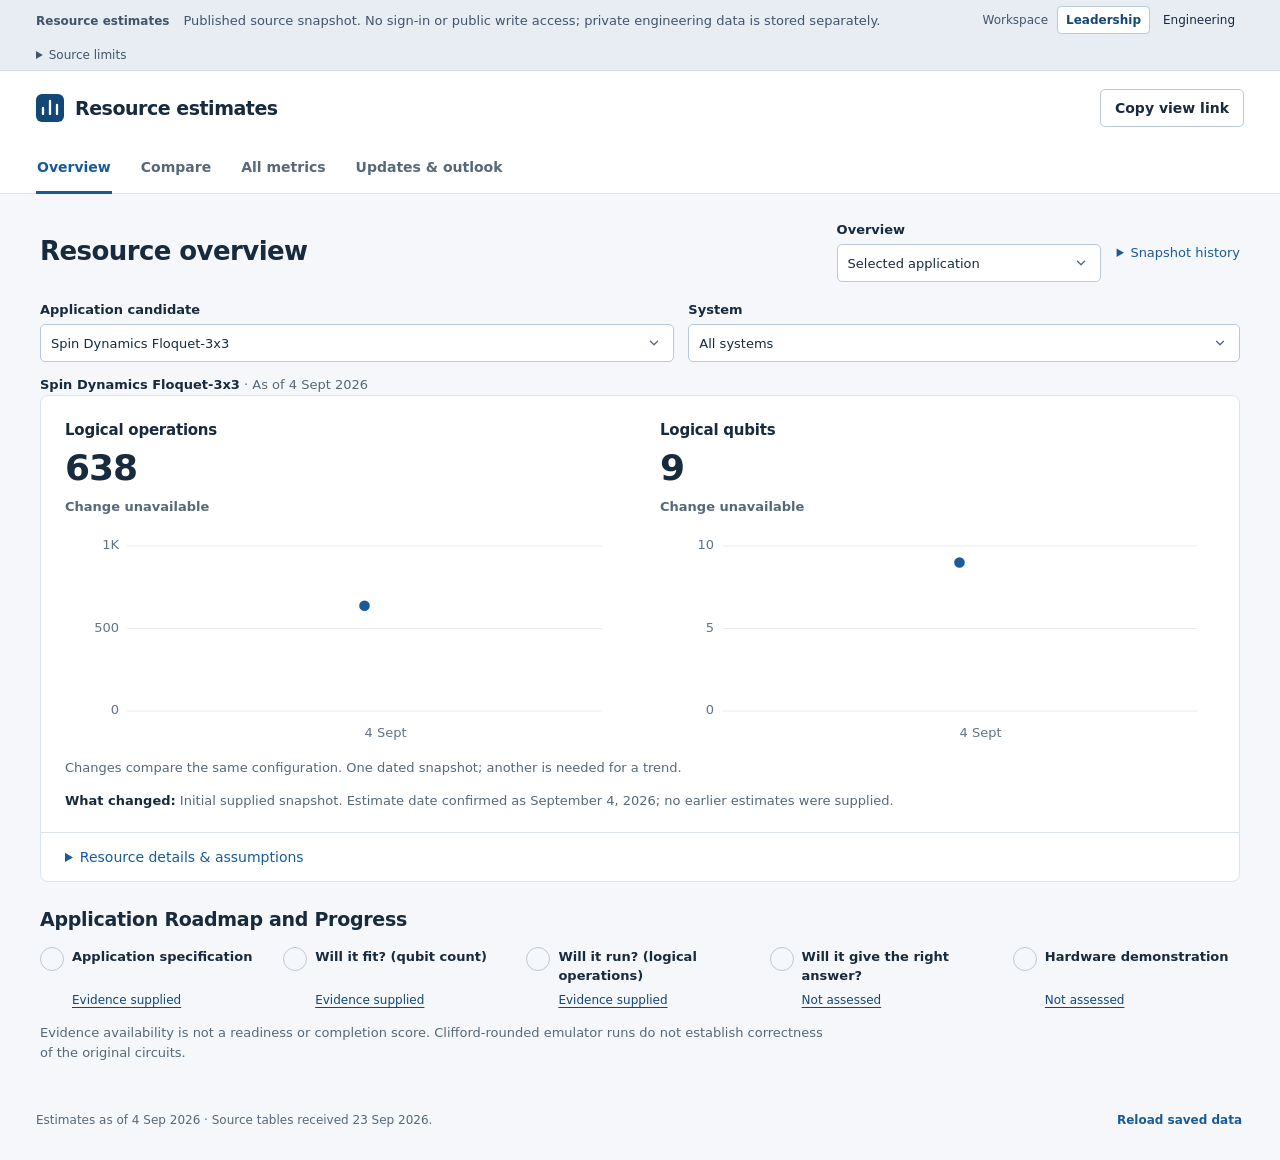
==== commit 86e39913: "Confirm September 4 estimates and show application names only Use the clarified source date without " ====
--- a/resource-estimates/index.html
+++ b/resource-estimates/index.html
@@ -383,18 +383,11 @@
 .scatter text { font: 13px "Segoe UI", system-ui, sans-serif; fill: var(--muted); }
 .scatter .axis-label { fill: var(--ink); font-weight: 600; }
 .scatter .grid-line { stroke: var(--rule); }
-.scatter .marker-point { fill: var(--blue); stroke: white; stroke-width: 1; }
-.scatter .point-leader { stroke: var(--muted); stroke-width: 1; }
-.scatter .point-label { fill: white; stroke: var(--rule-strong); rx: 3; }
-.scatter .point-code { fill: var(--ink); font-size: 12px; font-weight: 600; }
 .scatter [role="button"] { cursor: pointer; }
-.scatter [role="button"]:hover .point-label, .scatter [aria-pressed="true"] .point-label { fill: var(--blue-soft); stroke: var(--blue); }
 .scatter [role="button"]:focus { outline: none; }
-.scatter [role="button"]:focus-visible .point-label { stroke: #072b50; stroke-width: 3; }
-.scatter [role="button"]:focus-visible .marker-point { stroke: #072b50; stroke-width: 3; }
-.scatter [aria-pressed="true"] .marker-point { stroke: #072b50; stroke-width: 2; }
+.scatter [role="button"]:focus-visible .point-hit, .scatter [aria-pressed="true"] .point-hit { stroke: var(--ink); stroke-width: 1.5; }
 .point-picker { display: flex; gap: 6px; flex-wrap: wrap; margin: 6px 0 12px; }
-.point-picker button { border: 1px solid var(--rule-strong); background: white; border-radius: 4px; min-height: 34px; padding: 5px 9px; font-size: 13px; color: var(--ink); max-width: 100%; white-space: normal; text-align: left; }
+.point-picker button { display: inline-flex; align-items: center; gap: 6px; border: 1px solid var(--rule-strong); background: white; border-radius: 4px; min-height: 34px; padding: 5px 9px; font-size: 13px; color: var(--ink); max-width: 100%; white-space: normal; text-align: left; }
 .point-picker button:hover { background: var(--blue-light); }
 .point-picker button[aria-pressed="true"] { border-color: var(--blue); background: var(--blue-soft); font-weight: 600; }
 .point-detail { border-top: 1px solid var(--rule); padding-top: 12px; font-size: 13px; min-height: 138px; }
@@ -587,7 +580,7 @@
         <div>
           <strong>Source counts, with explicit assumptions.</strong>
           <p>The supplied emulator rounds non-Clifford angles to the nearest pi/2 multiple. Physical operations retain the source's "w/o move" label.</p>
-          <p>No estimate dates or historical series were supplied. The dashboard does not invent past values, runtime, targets or readiness.</p>
+          <p>The supplied estimates are dated September 4, 2026. No earlier history was supplied; the dashboard does not invent past values, runtime, targets or readiness.</p>
           <p>Public Pages is a read-only snapshot. Engineer saves require the private local SQLite workspace; the workspace switch is not authentication.</p>
         </div>
       </details>
@@ -610,7 +603,7 @@
   </header>
   <main id="main" tabindex="-1"></main>
   <footer class="app-footer">
-    <span>Source tables received 23 Sep 2026 <span aria-hidden="true">&middot;</span> Receipt date is not the estimate date.</span>
+    <span>Estimates as of 4 Sep 2026 <span aria-hidden="true">&middot;</span> Source tables received 23 Sep 2026.</span>
     <button type="button" data-action="reload-data" class="text-button">Reload saved data</button>
   </footer>
   <div class="sr-only" role="status" aria-live="polite" id="announcement"></div>
@@ -634,6 +627,8 @@
   "schemaVersion": 2,
   "datasetLabel": "Supplied application resource estimates",
   "receivedDate": "2026-09-23",
+  "sourceEstimateDate": "2026-09-04",
+  "sourceDateConfirmation": "User confirmed September 4, 2026; the original notation was 09-04-2026.",
   "referenceDate": null,
   "systems": [
     {
@@ -702,7 +697,7 @@
     "physicalOperations": "The supplied column is Physical ops (w/o move). Retain this movement-excluded count; it is not a total including all physical transport.",
     "interpretation": "QDK's neutral-atom model represents atom transport with PHYSICAL_MOVE, separately from the SWAP instruction. The producing report and exact exclusion filter were not supplied: do not assume that w/o move excludes all SWAP/routing gates, or derive runtime from this count.",
     "correctness": "Clifford-rounded emulator runs do not by themselves establish correctness for the original non-Clifford circuits.",
-    "history": "The supplied tables contain one snapshot per candidate, without estimate dates. Historical points, runtime models, targets, owners and completion dates were not supplied.",
+    "history": "The supplied tables contain one snapshot per candidate, dated September 4, 2026 as confirmed by the user. Earlier historical points, runtime models, targets, owners and completion dates were not supplied.",
     "references": [
       {
         "title": "QDK neutral-atom physical transport model",
@@ -744,8 +739,8 @@
       "system": 1,
       "snapshots": [
         {
-          "id": "source-1a-v1",
-          "asOf": null,
+          "id": "source-1a-v2",
+          "asOf": "2026-09-04",
           "revision": 0,
           "metrics": {
             "logicalOps": "638",
@@ -758,7 +753,7 @@
           },
           "config": "clifford-rounded-no-move",
           "caveat": "Clifford-rounded emulator: non-Clifford angles rounded to the nearest pi/2 multiple. Physical operations are reported w/o move; the exact counter filter is not supplied.",
-          "reason": "Initial supplied snapshot. No earlier estimates or estimate date were supplied.",
+          "reason": "Initial supplied snapshot. Estimate date confirmed as September 4, 2026; no earlier estimates were supplied.",
           "owner": "",
           "source": "logical-counts; qubit-counts; physical-counts",
           "maturity": "Unspecified",
@@ -786,8 +781,8 @@
       "system": 1,
       "snapshots": [
         {
-          "id": "source-1b-v1",
-          "asOf": null,
+          "id": "source-1b-v2",
+          "asOf": "2026-09-04",
           "revision": 0,
           "metrics": {
             "logicalOps": "834",
@@ -800,7 +795,7 @@
           },
           "config": "clifford-rounded-no-move",
           "caveat": "Clifford-rounded emulator: non-Clifford angles rounded to the nearest pi/2 multiple. Physical operations are reported w/o move; the exact counter filter is not supplied.",
-          "reason": "Initial supplied snapshot. No earlier estimates or estimate date were supplied.",
+          "reason": "Initial supplied snapshot. Estimate date confirmed as September 4, 2026; no earlier estimates were supplied.",
           "owner": "",
           "source": "logical-counts; qubit-counts; physical-counts",
           "maturity": "Unspecified",
@@ -828,8 +823,8 @@
       "system": 2,
       "snapshots": [
         {
-          "id": "source-2-v1",
-          "asOf": null,
+          "id": "source-2-v2",
+          "asOf": "2026-09-04",
           "revision": 0,
           "metrics": {
             "logicalOps": "395",
@@ -842,7 +837,7 @@
           },
           "config": "clifford-rounded-no-move",
           "caveat": "Clifford-rounded emulator: non-Clifford angles rounded to the nearest pi/2 multiple. Physical operations are reported w/o move; the exact counter filter is not supplied.",
-          "reason": "Initial supplied snapshot. No earlier estimates or estimate date were supplied.",
+          "reason": "Initial supplied snapshot. Estimate date confirmed as September 4, 2026; no earlier estimates were supplied.",
           "owner": "",
           "source": "logical-counts; qubit-counts; physical-counts",
           "maturity": "Unspecified",
@@ -870,8 +865,8 @@
       "system": 3,
       "snapshots": [
         {
-          "id": "source-3a-v1",
-          "asOf": null,
+          "id": "source-3a-v2",
+          "asOf": "2026-09-04",
           "revision": 0,
           "metrics": {
             "logicalOps": "405",
@@ -884,7 +879,7 @@
           },
           "config": "clifford-rounded-no-move",
           "caveat": "Clifford-rounded emulator: non-Clifford angles rounded to the nearest pi/2 multiple. Physical operations are reported w/o move; the exact counter filter is not supplied.",
-          "reason": "Initial supplied snapshot. No earlier estimates or estimate date were supplied.",
+          "reason": "Initial supplied snapshot. Estimate date confirmed as September 4, 2026; no earlier estimates were supplied.",
           "owner": "",
           "source": "logical-counts; qubit-counts; physical-counts",
           "maturity": "Unspecified",
@@ -912,8 +907,8 @@
       "system": 3,
       "snapshots": [
         {
-          "id": "source-3b-v1",
-          "asOf": null,
+          "id": "source-3b-v2",
+          "asOf": "2026-09-04",
           "revision": 0,
           "metrics": {
             "logicalOps": "1054",
@@ -926,7 +921,7 @@
           },
           "config": "clifford-rounded-no-move",
           "caveat": "Clifford-rounded emulator: non-Clifford angles rounded to the nearest pi/2 multiple. Physical operations are reported w/o move; the exact counter filter is not supplied.",
-          "reason": "Initial supplied snapshot. No earlier estimates or estimate date were supplied.",
+          "reason": "Initial supplied snapshot. Estimate date confirmed as September 4, 2026; no earlier estimates were supplied.",
           "owner": "",
           "source": "logical-counts; qubit-counts; physical-counts",
           "maturity": "Unspecified",
@@ -954,8 +949,8 @@
       "system": 4,
       "snapshots": [
         {
-          "id": "source-4a-v1",
-          "asOf": null,
+          "id": "source-4a-v2",
+          "asOf": "2026-09-04",
           "revision": 0,
           "metrics": {
             "logicalOps": "580",
@@ -968,7 +963,7 @@
           },
           "config": "clifford-rounded-no-move",
           "caveat": "Clifford-rounded emulator: non-Clifford angles rounded to the nearest pi/2 multiple. Physical operations are reported w/o move; the exact counter filter is not supplied.",
-          "reason": "Initial supplied snapshot. No earlier estimates or estimate date were supplied.",
+          "reason": "Initial supplied snapshot. Estimate date confirmed as September 4, 2026; no earlier estimates were supplied.",
           "owner": "",
           "source": "logical-counts; qubit-counts; physical-counts",
           "maturity": "Unspecified",
@@ -996,8 +991,8 @@
       "system": 4,
       "snapshots": [
         {
-          "id": "source-4b-v1",
-          "asOf": null,
+          "id": "source-4b-v2",
+          "asOf": "2026-09-04",
           "revision": 0,
           "metrics": {
             "logicalOps": "626",
@@ -1010,7 +1005,7 @@
           },
           "config": "clifford-rounded-no-move",
           "caveat": "Clifford-rounded emulator: non-Clifford angles rounded to the nearest pi/2 multiple. Physical operations are reported w/o move; the exact counter filter is not supplied.",
-          "reason": "Initial supplied snapshot. No earlier estimates or estimate date were supplied.",
+          "reason": "Initial supplied snapshot. Estimate date confirmed as September 4, 2026; no earlier estimates were supplied.",
           "owner": "",
           "source": "logical-counts; qubit-counts; physical-counts",
           "maturity": "Unspecified",
@@ -1038,8 +1033,8 @@
       "system": 4,
       "snapshots": [
         {
-          "id": "source-4c-v1",
-          "asOf": null,
+          "id": "source-4c-v2",
+          "asOf": "2026-09-04",
           "revision": 0,
           "metrics": {
             "logicalOps": "6232",
@@ -1052,7 +1047,7 @@
           },
           "config": "clifford-rounded-no-move",
           "caveat": "Clifford-rounded emulator: non-Clifford angles rounded to the nearest pi/2 multiple. Physical operations are reported w/o move; the exact counter filter is not supplied.",
-          "reason": "Initial supplied snapshot. No earlier estimates or estimate date were supplied.",
+          "reason": "Initial supplied snapshot. Estimate date confirmed as September 4, 2026; no earlier estimates were supplied.",
           "owner": "",
           "source": "logical-counts; qubit-counts; physical-counts",
           "maturity": "Unspecified",
@@ -1187,9 +1182,9 @@
   const inlineInfo = text => `<div class="inline-message">${infoIcon}<p>${text}</p></div>`;
   const workload = id => state.workloads.find(item => item.id === id);
   const candidateName = id => workload(id)?.name || id;
-  const candidateLabel = item => `${item.id} - ${item.name}`;
+  const candidateLabel = item => item.name;
   const systemName = id => DATA.systems.find(system => system.id === Number(id))?.name || `System ${id}`;
-  const systemLabel = id => `System ${id} - ${systemName(id)}`;
+  const systemLabel = id => systemName(id);
   const ordered = item => [...item.snapshots].sort((a, b) => (a.asOf || "").localeCompare(b.asOf || "") || a.revision - b.revision);
   const latest = item => ordered(item).at(-1);
   const selectedSnapshot = item => item.id === state.selected ? item.snapshots.find(row => row.id === state.snapshot) || latest(item) : latest(item);
@@ -1341,7 +1336,7 @@
     else if ([...params.values()].some(value => !value.trim())) error = "This link includes an empty view parameter. Choose a published snapshot to recover.";
     else if (!item) error = `The candidate "${id}" is not part of this dataset. Older placeholder links cannot be mapped to real applications.`;
     else if (!["all", "1", "2", "3", "4"].includes(filter)) error = `The system filter "${filter}" is not available.`;
-    else if (filter !== "all" && String(item.system) !== filter) error = `${id} does not belong to System ${filter}.`;
+    else if (filter !== "all" && String(item.system) !== filter) error = `${item.name} does not belong to ${systemName(filter)}.`;
     else if (!snapshot) error = `The requested snapshot "${requested}" is unavailable here. A private database snapshot is not automatically part of the published website.`;
     else if (params.has("config") && params.get("config") !== snapshot.config) error = `This snapshot uses ${snapshot.config}, not the requested configuration "${params.get("config")}".`;
     else if (!["candidate", "global"].includes(overviewMode) || !["logicalOps", "logicalQubits"].includes(globalMetric)) error = "The requested overview or metric is not supported.";
@@ -1572,7 +1567,7 @@
 
   function overviewNotice(item, snapshot) {
     if (!snapshot.asOf) return "";
-    if (!previousComparable(item)) return `<p class="overview-notice">No comparable earlier dated estimate on <strong>${escape(snapshot.config)}</strong>; undated and cross-version records are not treated as time comparisons.</p>`;
+    if (!previousComparable(item) && chartSnapshots(item).length > 1) return `<p class="overview-notice">No comparable earlier dated estimate on <strong>${escape(snapshot.config)}</strong>; undated and cross-version records are not treated as time comparisons.</p>`;
     if (snapshot.id !== latest(item).id) return "";
     const blocker = activeUpdates().find(update => update.requestKind === "Blocker" && appliesTo(update.scope, item))
       || activeMilestones().find(milestone => milestone.status === "Blocked" && appliesTo(milestone.scope, item));
@@ -1655,6 +1650,8 @@
     const maximum = [1n, 2n, 3n, 4n, 5n, 6n, 8n, 10n].map(step => step * magnitude).find(value => value >= max);
     const times = values.filter(row => row.asOf).map(row => dateValue(row.asOf));
     const start = times.length ? Math.min(...times) : 0, end = times.length ? Math.max(...times) : 0;
+    const dateCount = new Set(times).size;
+    const undatedCount = state.workloads.filter(item => item.snapshots.some(row => !row.asOf)).length;
     const x = row => start === end ? (left + width - right) / 2 : left + (dateValue(row.asOf) - start) / (end - start) * (width - left - right);
     const y = row => top + (1 - Number(BigInt(row.metrics[key]) * 1000000n / maximum) / 1000000) * (height - top - bottom);
     const ticks = [...new Set([0n, maximum / 2n, maximum])].map(value => {
@@ -1676,7 +1673,7 @@
     const selected = state.globalPoint;
     return `<section class="overview-surface global-overview" aria-labelledby="global-heading"><div class="global-heading"><div><h2 id="global-heading">${label} across all applications</h2><p>Independent candidates, not a combined total.</p></div><label class="field"><span>Metric</span><select id="global-metric" class="inset-select">${["logicalOps", "logicalQubits"].map(metric => `<option value="${metric}"${key === metric ? " selected" : ""}>${escape(fields.find(field => field.key === metric).label)}</option>`).join("")}</select></label></div>
       <div class="global-chart-body">${values.length ? `<svg class="chart global-chart" data-global-chart="${key}" data-maximum="${maximum}" data-top="${top}" data-bottom="${bottom}" viewBox="0 0 ${width} ${height}" role="group" aria-label="${label} for all applications over supplied estimate dates">${ticks}${plots}${dateTicks}</svg>` : '<p class="chart-empty">No visible dated samples for this selection. Choose a candidate below, or show all candidates.</p>'}
-      <p class="comparison-caption">${hasDated ? "Lines connect dated estimates on the same basis only. Undated source records remain in the exact-data table; no dates are inferred." : "One undated source snapshot per application. These markers are a baseline, not a time trend. Add dated estimates in the private engineering workspace to build real history."} Coincident markers share their true positions; use the labeled key to isolate candidates.</p>
+      <p class="comparison-caption">${hasDated ? dateCount === 1 ? `One supplied estimate date: ${dateLabel(new Date(start).toISOString().slice(0, 10))}. Additional dates are needed to show change over time.` : "Lines connect dated estimates on the same basis only; changed configurations and missing samples break the line." : "One undated source snapshot per application. These markers are a baseline, not a time trend. Add dated estimates in the private engineering workspace to build real history."}${hasDated && undatedCount ? " Original undated imports remain in the exact-data history, not on the time axis." : ""} Coincident markers share their true positions; use the labeled key to isolate candidates.</p>
       <div class="series-legend">${series.map(({ item, style, rows }) => `<div><label><input type="checkbox" data-global-visible="${item.id}"${state.globalHidden.has(item.id) ? "" : " checked"}><svg width="42" height="20" aria-hidden="true"><line x1="2" x2="40" y1="10" y2="10" stroke="${style.color}" stroke-width="2.5" stroke-dasharray="${style.dash}"/><g stroke="${style.color}" fill="white" stroke-width="2">${marker(style.shape, 21, 10, 4)}</g></svg><span>${escape(candidateLabel(item))}${hasDated && !rows.length ? ' <small>(undated)</small>' : ""}</span></label><button type="button" class="text-button" data-global-id="${item.id}" data-snapshot="${escape(latest(item).id)}" aria-label="Details for ${escape(item.name)}">Details</button></div>`).join("")}</div>
       <button class="text-button" type="button" data-action="show-all-series">Show all candidates</button><div class="global-point-detail" id="global-point-detail" aria-live="polite">${globalPointDetails(selected?.id, selected?.snapshotId)}</div>
       <details class="global-data"><summary>Exact source counts &amp; dated history</summary><div class="table-scroll" tabindex="0"><table class="data-table"><thead><tr><th scope="col">Application</th><th scope="col">Estimate date</th><th scope="col">Logical operations</th><th scope="col">Logical qubits</th><th scope="col">Configuration</th></tr></thead><tbody>${state.workloads.flatMap(item => ordered(item).map(row => `<tr><th scope="row"><a data-nav href="${escape(candidateUrl(item.id, row))}">${escape(candidateLabel(item))}</a></th><td>${dateLabel(row.asOf)}</td><td>${group(row.metrics.logicalOps)}</td><td>${group(row.metrics.logicalQubits)}</td><td>${escape(row.config)}</td></tr>`)).join("")}</tbody></table></div></details>
@@ -1684,7 +1681,7 @@
   }
 
   function roadmapSummary() {
-    return `<section class="roadmap-panel" aria-labelledby="roadmap-heading"><h2 id="roadmap-heading">Application Roadmap and Progress</h2><ol class="roadmap-stages">${state.roadmap.map((stage, index) => `<li data-roadmap-stage="${stage.id}"><details><summary><span class="stage-number">${index + 1}</span><span class="stage-title">${escape(stage.title)}</span><span class="stage-status${stage.status === "Blocked" ? " blocked" : ""}">${escape(stage.status)}</span></summary><p>${escape(stage.note)}</p>${stage.owner ? `<p>Owner: ${escape(stage.owner)}</p>` : ""}${stage.window ? `<p>${escape(stage.window)}</p>` : ""}</details></li>`).join("")}</ol><p class="roadmap-caveat">Evidence availability is not a readiness or completion score. Clifford-rounded emulator runs do not establish correctness of the original circuits.</p></section>`;
+    return `<section class="roadmap-panel" aria-labelledby="roadmap-heading"><h2 id="roadmap-heading">Application Roadmap and Progress</h2><ol class="roadmap-stages">${state.roadmap.map(stage => `<li data-roadmap-stage="${stage.id}"><details><summary><span class="stage-number" aria-hidden="true"></span><span class="stage-title">${escape(stage.title)}</span><span class="stage-status${stage.status === "Blocked" ? " blocked" : ""}">${escape(stage.status)}</span></summary><p>${escape(stage.note)}</p>${stage.owner ? `<p>Owner: ${escape(stage.owner)}</p>` : ""}${stage.window ? `<p>${escape(stage.window)}</p>` : ""}</details></li>`).join("")}</ol><p class="roadmap-caveat">Evidence availability is not a readiness or completion score. Clifford-rounded emulator runs do not establish correctness of the original circuits.</p></section>`;
   }
 
   function overview() {
@@ -1706,8 +1703,8 @@
         <button type="button" class="text-button" data-action="history">View full revision history</button>
       </div></details>` : ""}</div>
       ${state.overviewMode === "global" ? globalOverview() : `<div class="overview-selection"><div class="candidate-controls">
-        <label class="field"><span>Application candidate</span><select class="inset-select" id="candidate-select">${DATA.systems.filter(system => state.filter === "all" || String(system.id) === state.filter).map(system => `<optgroup label="${escape(systemLabel(system.id))}">${state.workloads.filter(candidate => candidate.system === system.id).map(candidate => `<option value="${escape(candidate.id)}"${candidate.id === item.id ? " selected" : ""}>${escape(candidateLabel(candidate))}</option>`).join("")}</optgroup>`).join("")}</select></label>
-        <label class="field"><span>System</span><select id="system-filter"><option value="all"${state.filter === "all" ? " selected" : ""}>All systems</option>${DATA.systems.map(system => `<option value="${system.id}"${state.filter === String(system.id) ? " selected" : ""}>${escape(systemLabel(system.id))}</option>`).join("")}</select></label>
+        <label class="field"><span>Application candidate</span><select class="inset-select" id="candidate-select" title="${escape(item.name)}">${DATA.systems.filter(system => state.filter === "all" || String(system.id) === state.filter).map(system => `<optgroup label="${escape(systemLabel(system.id))}">${state.workloads.filter(candidate => candidate.system === system.id).map(candidate => `<option value="${escape(candidate.id)}"${candidate.id === item.id ? " selected" : ""}>${escape(candidateLabel(candidate))}</option>`).join("")}</optgroup>`).join("")}</select></label>
+        <label class="field"><span>System</span><select id="system-filter" title="${escape(state.filter === "all" ? "All systems" : systemName(state.filter))}"><option value="all"${state.filter === "all" ? " selected" : ""}>All systems</option>${DATA.systems.map(system => `<option value="${system.id}"${state.filter === String(system.id) ? " selected" : ""}>${escape(systemLabel(system.id))}</option>`).join("")}</select></label>
       </div></div><p class="estimate-meta">${historical ? '<strong>Historical snapshot</strong> &middot; ' : ""}<strong>${escape(item.name)}</strong> &middot; ${current.asOf ? `As of ${dateLabel(current.asOf)}` : "Estimate date not supplied"}${current.maturity !== "Unspecified" ? ` &middot; ${escape(current.maturity)}` : ""}${historical ? ` &middot; revision ${current.revision + 1}` : ""}${current.local ? " &middot; private database" : ""}</p>
       ${overviewNotice(item, current)}
       <section class="overview-surface" id="selected-workload" aria-label="${escape(item.name)} logical resources">
@@ -1794,38 +1791,16 @@
     const ticks = max => [...new Set([0n, max / 2n, max])];
     const xTicks = ticks(xMax).map(value => `<line class="grid-line" x1="${x(value)}" x2="${x(value)}" y1="${top}" y2="${height - bottom}"/><text x="${x(value)}" y="${height - bottom + 22}" text-anchor="${value === 0n ? "start" : value === xMax ? "end" : "middle"}">${compact(value)}</text>`).join("");
     const yTicks = ticks(yMax).map(value => `<line class="grid-line" x1="${left}" x2="${width - right}" y1="${y(value)}" y2="${y(value)}"/><text x="${left - 9}" y="${y(value) + 4}" text-anchor="end">${compact(value)}</text>`).join("");
-    const occupied = [];
-    const coordinates = plotted.map(({ snapshot }) => ({ x: x(snapshot.metrics[axes.x]), y: y(snapshot.metrics[axes.y]) }));
-    const labelPosition = (cx, cy) => {
-      const candidates = [[10, -24], [10, 8], [-34, -24], [-34, 8], [10, -48], [-34, -48], [10, 32], [-34, 32], [38, -24], [-62, -24], [38, 8], [-62, 8]];
-      for (let ring = 0; ring < 12; ring++) candidates.push([10, -24 - ring * 23], [-34, 8 + ring * 23]);
-      for (let row = top; row <= height - bottom - 21; row += 25) {
-        for (let column = left; column <= width - right - 27; column += 32) candidates.push([column - cx, row - cy]);
-      }
-      for (const [dx, dy] of candidates) {
-        const box = { x: Math.min(width - right - 27, Math.max(left, cx + dx)), y: Math.min(height - bottom - 21, Math.max(top, cy + dy)) };
-        const coversPoint = coordinates.some(point => point.x >= box.x - 6 && point.x <= box.x + 33 && point.y >= box.y - 6 && point.y <= box.y + 27);
-        if (!coversPoint && !occupied.some(other => Math.abs(other.x - box.x) < 31 && Math.abs(other.y - box.y) < 24)) {
-          occupied.push(box);
-          return box;
-        }
-      }
-      return null;
-    };
-    const leaders = [];
     const points = plotted.map(({ item, snapshot }) => {
       const cx = x(snapshot.metrics[axes.x]), cy = y(snapshot.metrics[axes.y]);
-      const label = labelPosition(cx, cy);
-      const code = item.id;
-      if (label) leaders.push(`<line class="point-leader" x1="${cx}" y1="${cy}" x2="${label.x + 13}" y2="${label.y + 10}" pointer-events="none"/>`);
-      return `<g role="button" tabindex="0" data-point="${escape(item.id)}" data-plot="${kind}" data-x="${snapshot.metrics[axes.x]}" data-y="${snapshot.metrics[axes.y]}" data-cx="${cx}" data-cy="${cy}" aria-pressed="${state.points[kind] === item.id}" aria-label="${escape(candidateLabel(item))}: ${group(snapshot.metrics[axes.x])} ${axes.xLabel.toLowerCase()}, ${group(snapshot.metrics[axes.y])} ${axes.yLabel.toLowerCase()}; ${dateLabel(snapshot.asOf)}; ${escape(snapshot.config)}. Show details.">
-        ${label ? `<rect class="point-label" x="${label.x}" y="${label.y}" width="27" height="21"/><text class="point-code" x="${label.x + 13.5}" y="${label.y + 15}" text-anchor="middle">${escape(code)}</text>` : ""}
-        <circle class="marker-point" cx="${cx}" cy="${cy}" r="4.5"/></g>`;
+      const style = seriesStyles[state.workloads.indexOf(item)];
+      return `<g role="button" tabindex="0" data-point="${escape(item.id)}" data-plot="${kind}" data-x="${snapshot.metrics[axes.x]}" data-y="${snapshot.metrics[axes.y]}" data-cx="${cx}" data-cy="${cy}" stroke="${style.color}" fill="white" stroke-width="2.5" aria-pressed="${state.points[kind] === item.id}" aria-label="${escape(candidateLabel(item))}: ${group(snapshot.metrics[axes.x])} ${axes.xLabel.toLowerCase()}, ${group(snapshot.metrics[axes.y])} ${axes.yLabel.toLowerCase()}; ${dateLabel(snapshot.asOf)}; ${escape(snapshot.config)}. Show details.">
+        <circle class="point-hit" cx="${cx}" cy="${cy}" r="10" stroke="none" fill="transparent"/>${marker(style.shape, cx, cy, 4.5)}</g>`;
     }).join("");
     return `<section class="sheet scatter-sheet" aria-labelledby="${kind}-title"><div class="sheet-heading"><div><h2 id="${kind}-title">${axes.title}</h2><p>Latest supplied estimate per candidate &middot; linear count axes</p></div></div><div class="scatter-body">
-      <svg class="scatter" viewBox="0 0 ${width} ${height}" data-scatter="${kind}" data-x-max="${xMax}" data-y-max="${yMax}" data-left="${left}" data-top="${top}" data-right="${right}" data-bottom="${bottom}" role="group" aria-labelledby="${kind}-title" aria-describedby="${kind}-help"><text class="axis-label" x="${left}" y="17">${axes.yLabel} (count)</text>${xTicks}${yTicks}${leaders.join("")}${points}<text class="axis-label" x="${(width + left - right) / 2}" y="${height - 9}" text-anchor="middle">${axes.xLabel} (count)</text></svg>
-      <p class="comparison-caption" id="${kind}-help">Select a labeled point, or choose a candidate below. Leaders label the true plotted position; coincident points remain individually selectable.</p>
-      <div class="point-picker" aria-label="${axes.title}: choose a candidate">${rows.map(({ item }) => `<button type="button" data-point="${escape(item.id)}" data-plot="${kind}" aria-pressed="${state.points[kind] === item.id}" title="${escape(item.name)}">${escape(item.id)} &middot; ${escape(item.shortName)}</button>`).join("")}</div>
+      <svg class="scatter" viewBox="0 0 ${width} ${height}" data-scatter="${kind}" data-x-max="${xMax}" data-y-max="${yMax}" data-left="${left}" data-top="${top}" data-right="${right}" data-bottom="${bottom}" role="group" aria-labelledby="${kind}-title" aria-describedby="${kind}-help"><text class="axis-label" x="${left}" y="17">${axes.yLabel} (count)</text>${xTicks}${yTicks}${points}<text class="axis-label" x="${(width + left - right) / 2}" y="${height - 9}" text-anchor="middle">${axes.xLabel} (count)</text></svg>
+      <p class="comparison-caption" id="${kind}-help">Select a marker or a named application. Coincident points share true positions and remain individually selectable below.</p>
+      <div class="point-picker" aria-label="${axes.title}: choose an application">${rows.map(({ item }) => { const style = seriesStyles[state.workloads.indexOf(item)]; return `<button type="button" data-point="${escape(item.id)}" data-plot="${kind}" aria-pressed="${state.points[kind] === item.id}"><svg width="20" height="20" aria-hidden="true"><g stroke="${style.color}" fill="white" stroke-width="2">${marker(style.shape, 10, 10, 4)}</g></svg><span>${escape(item.name)}</span></button>`; }).join("")}</div>
       <div class="point-detail" id="point-detail-${kind}" aria-live="polite">${pointDetails(kind, state.points[kind])}</div>
       ${plotted.length < rows.length ? `<p class="comparison-caption">${rows.length - plotted.length} candidate(s) have missing counts and are not plotted. See exact data below.</p>` : ""}
       </div></section>`;
@@ -2018,7 +1993,7 @@
     return `<div class="page-heading"><div><h1>Raw engineering data</h1><p>Exact submitted values, save events and retained snapshot revisions.</p></div></div>${storageNotice()}
       ${storage.error ? `<div class="inline-message error" role="alert">${escape(storage.error)}</div>` : ""}
       ${storage.connected ? `<section class="sheet"><div class="sheet-heading"><div><h2>Private SQLite database</h2><p>Revision ${storage.revision} &middot; ${storage.total} raw submissions. The database stays on this computer.</p></div><div class="record-actions"><a class="button" href="/api/export" download>Export raw data (JSON)</a><a class="button" href="/api/database" download>Download database</a><button type="button" class="button" data-action="refresh-records">Refresh</button></div></div>
-      <div class="raw-records">${storage.records.map(record => `<details><summary>${escape(record.kind)} &middot; ${escape(record.savedAt)} &middot; record ${record.id}</summary><pre>${escape(JSON.stringify(record.raw, null, 2))}</pre></details>`).join("") || "<p>No raw submissions were returned.</p>"}</div><p class="history-note">Showing the latest ${storage.records.length} submissions. The JSON export and SQLite download contain the complete raw ledger. No private save automatically publishes to GitHub Pages.</p></section>` : '<section class="sheet"><div class="empty-state"><strong>The public site does not expose the raw-input database.</strong>Run the local workspace command documented in the repository README, then open this tab there. Exports and durable engineer saves are available only from that local service.</div></section>'}
+      <div class="raw-records">${storage.records.map(record => `<details><summary>${escape(record.kind)} &middot; ${escape(record.savedAt)} &middot; record ${record.id}</summary><pre>${escape(JSON.stringify(record.raw, null, 2))}</pre></details>`).join("") || "<p>No raw submissions were returned.</p>"}</div><p class="history-note">Showing ${storage.records.length} of ${storage.total} submissions in import order. The JSON export and SQLite download contain the complete raw ledger. No private save automatically publishes to GitHub Pages.</p></section>` : '<section class="sheet"><div class="empty-state"><strong>The public site does not expose the raw-input database.</strong>Run the local workspace command documented in the repository README, then open this tab there. Exports and durable engineer saves are available only from that local service.</div></section>'}
       <section class="sheet"><div class="sheet-heading"><h2>Supplied source records</h2></div><ul class="source-records">${DATA.sources.map(source => `<li><strong>${escape(source.description)}</strong><p>Source ID: ${escape(source.id)}</p><code>${source.sha256}</code></li>`).join("")}</ul><p class="history-note">Screenshots were received ${dateLabel(DATA.receivedDate)}. Receipt date is not the estimate date. The original supplied counts are stored as exact decimal strings.</p></section>`;
   }
 
@@ -2374,11 +2349,11 @@
       for (const field of fields) {
         try { metrics[field.key] = parseCount(row.metrics[field.key]); }
         catch (error) {
-          errors.push(`${id} - ${field.label}: ${error.message}`);
+          errors.push(`${candidateName(id)} - ${field.label}: ${error.message}`);
           main.querySelector(`[data-workload-id="${id}"][data-field="${field.key}"]`).setAttribute("aria-invalid", "true");
         }
       }
-      prepared.push({ id, row, metrics, context: validateContext(id, row, errors) });
+      prepared.push({ id, row, metrics, context: validateContext(candidateName(id), row, errors) });
     }
     if (errors.length) {
       editorErrors(errors);
@@ -2417,7 +2392,7 @@
     state.snapshot = latest(workload(state.selected)).id;
     state.filter = "all";
     state.hasLocalChanges = true;
-    const names = prepared.map(row => row.id).join(", ");
+    const names = prepared.map(row => candidateName(row.id)).join(", ");
     state.noticeType = "success";
     state.notice = `Saved to the private database: ${names}. Estimate as of ${dateLabel(draft.asOf)}. ${historicalCount ? "Backdated records were added to history; later-dated estimates remain current. " : ""}Raw inputs, revisions and charts are synchronized. Public Pages is unchanged.${storage.error ? ` ${storage.error}` : ""}`;
     state.draft = null;
@@ -2445,7 +2420,7 @@
         if (column >= fields.length) { errors.push("The paste extends beyond the seven count columns. Paste counts without row names or headers."); break; }
         const id = state.workloads[rowIndex].id, key = fields[column].key;
         try { patches.push({ id, key, raw: lines[rowOffset][columnOffset], value: group(parseCount(lines[rowOffset][columnOffset])), rowIndex, column }); }
-        catch (error) { errors.push(`${id} - ${fields[column].label}: ${error.message}`); }
+        catch (error) { errors.push(`${candidateName(id)} - ${fields[column].label}: ${error.message}`); }
       }
     }
     if (errors.length) {
@@ -2591,7 +2566,7 @@
     } else if (target.id === "candidate-select") {
       navigate("overview", { selected: target.value, snapshot: latest(workload(target.value)).id });
       document.getElementById("candidate-select").focus({ preventScroll: true });
-      announce(`${state.selected} selected.`);
+      announce(`${candidateName(state.selected)} selected.`);
     } else if (target.id === "snapshot-select") {
       navigate("overview", { snapshot: target.value });
       main.querySelector(".snapshot-picker > summary").focus({ preventScroll: true });
@@ -2662,7 +2637,7 @@
       target.removeAttribute("aria-invalid");
     } catch (error) {
       target.setAttribute("aria-invalid", "true");
-      editorErrors([`${target.dataset.workloadId} - ${fields.find(field => field.key === target.dataset.field).label}: ${error.message}`]);
+      editorErrors([`${candidateName(target.dataset.workloadId)} - ${fields.find(field => field.key === target.dataset.field).label}: ${error.message}`]);
     }
   });
 
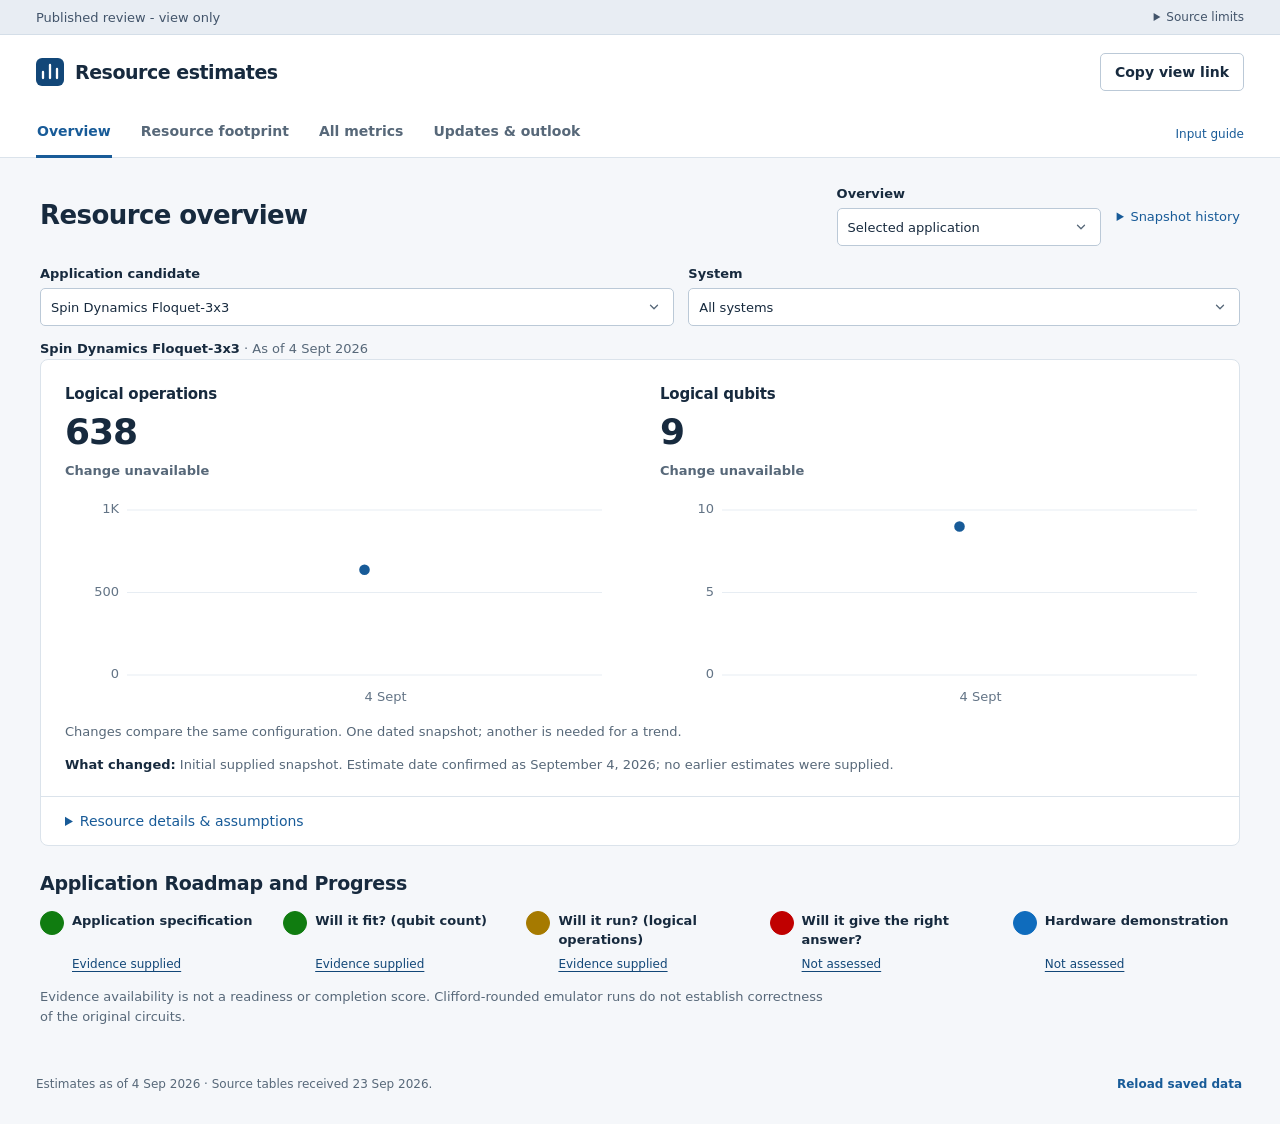
==== commit 5021eb2b: "Unify dashboard navigation and add editable roadmap colors Use source screenshot palette defaults wi" ====
--- a/resource-estimates/index.html
+++ b/resource-estimates/index.html
@@ -4,12 +4,12 @@
 to one clearly keyed global comparison when needed.
 OWN-WORLD: White working surfaces, graphite text, cool gray rules, one blue accent,
 Segoe UI, exact tabular numbers, native controls, and restrained rectangular forms.
-STORY: Choose a named application, inspect its resource basis, and read the global
-roadmap. Engineers preserve exact source submissions in a private local database.
+STORY: Choose a named application, inspect its resource basis and roadmap, then
+edit the same records when the local service supports saves.
 FIRST VIEWPORT: Application-first controls lead to a selected view or an
 all-application metric chart. Roadmap evidence is separated from completion claims.
-FORM: Extend the existing blue-and-white workspace. Outlook uses sprints, while
-time charts use only supplied estimate dates; published pages remain read-only.
+FORM: One reading workspace with capability-based edit actions. Source-derived
+roadmap colors are presentation, not assessments; published pages stay read-only.
 -->
 <html lang="en">
 <head>
@@ -80,7 +80,7 @@
 .preview-bar { background: #e8edf3; border-bottom: 1px solid #d4dee8; color: #42546a; font-size: 12px; }
 .preview-bar-inner { max-width: 1536px; margin: auto; min-height: 34px; padding: 6px 36px; display: flex; align-items: center; justify-content: space-between; gap: 12px; }
 .preview-bar strong { font-weight: 650; }
-.preview-caption { margin-left: 14px; }
+.preview-caption { margin-left: 0; }
 .preview-explanation { position: relative; flex-shrink: 0; }
 .preview-explanation summary { cursor: pointer; padding: 2px 0; }
 .preview-explanation > div { position: absolute; top: 30px; right: 0; width: min(360px, 85vw); padding: 18px; background: white; border: 1px solid var(--rule-strong); border-radius: 6px; box-shadow: var(--shadow); z-index: 10; font-size: 13px; line-height: 1.5; }
@@ -152,11 +152,17 @@
 .global-data summary { cursor: pointer; color: var(--blue); padding-block: 8px; }
 .global-data th:first-child { min-width: 210px; white-space: normal; }
 .roadmap-panel { margin-top: 24px; }
-.roadmap-panel h2 { font-size: 19px; margin-bottom: 14px; }
+.roadmap-panel h2 { font-size: 19px; margin: 0; }
+.roadmap-heading { display: flex; align-items: center; justify-content: space-between; flex-wrap: wrap; gap: 12px; margin-bottom: 14px; }
+.editor-links { display: flex; align-items: center; flex-wrap: wrap; gap: 12px; }
 .roadmap-stages { padding: 0; margin: 0; list-style: none; display: grid; grid-template-columns: repeat(5, minmax(0, 1fr)); gap: 16px; }
 .roadmap-stages summary { list-style: none; cursor: pointer; display: grid; grid-template-columns: 24px minmax(0, 1fr); gap: 4px 8px; line-height: 1.5; }
 .roadmap-stages summary::-webkit-details-marker { display: none; }
-.stage-number { display: inline-grid; place-items: center; width: 24px; height: 24px; border: 1px solid var(--rule-strong); border-radius: 50%; font-size: 12px; color: var(--muted); }
+[data-color="green"] { --roadmap-color: #107c10; }
+[data-color="amber"] { --roadmap-color: #a67a00; }
+[data-color="red"] { --roadmap-color: #c00000; }
+[data-color="blue"] { --roadmap-color: #0f6cbd; }
+.stage-marker { display: inline-block; width: 24px; height: 24px; border: 1px solid var(--roadmap-color); border-radius: 50%; background: var(--roadmap-color); flex-shrink: 0; }
 .stage-title { font-size: 13px; font-weight: 600; min-height: 40px; }
 .stage-status { grid-column: 2; font-size: 12px; color: var(--blue-deep); text-decoration: underline; text-underline-offset: 3px; }
 .stage-status.blocked { color: var(--amber); }
@@ -172,6 +178,15 @@
 .source-records code { overflow-wrap: anywhere; }
 #roadmap-form > .field { margin-bottom: 20px; }
 #roadmap-form .editor-errors { margin-inline: 0; }
+.roadmap-palette { margin: 0; padding: 12px 0 0; border: 0; border-top: 1px solid var(--rule); min-width: 0; }
+.roadmap-palette legend { padding: 0 8px 0 0; font-size: 14px; font-weight: 600; }
+.roadmap-palette > p { font-size: 13px; color: var(--muted); margin: 0 0 12px; }
+.roadmap-color-options { display: flex; flex-wrap: wrap; gap: 10px 18px; }
+.roadmap-color-options label { display: inline-flex; align-items: center; gap: 7px; padding: 4px 0; cursor: pointer; font-size: 13px; }
+.roadmap-color-options input { width: 16px; height: 16px; margin: 0; }
+.color-swatch { display: inline-block; width: 16px; height: 16px; background: var(--roadmap-color); border: 1px solid var(--roadmap-color); border-radius: 3px; }
+.roadmap-color-preview { display: flex; align-items: start; gap: 12px; margin-top: 18px; font-size: 14px; }
+.roadmap-color-preview p { color: var(--muted); font-size: 13px; margin: 4px 0 0; }
 .candidate-controls .field { font-size: 13px; }
 .estimate-meta { margin: 0; color: var(--muted); font-size: 13px; line-height: 1.65; overflow-wrap: anywhere; }
 .estimate-meta strong { font-weight: 600; color: var(--ink); }
@@ -355,10 +370,6 @@
 dialog h2 { font-size: 19px; }
 dialog p { color: var(--muted); font-size: 13px; }
 .dialog-actions { display: flex; justify-content: flex-end; gap: 10px; margin-top: 22px; }
-.demo-switch { display: flex; align-items: center; gap: 4px; margin-left: auto; white-space: nowrap; }
-.demo-switch > span { margin-right: 5px; }
-.demo-switch a { padding: 6px 8px; text-decoration: none; border: 1px solid transparent; border-radius: 4px; color: var(--ink); }
-.demo-switch a[aria-current="page"] { background: white; border-color: var(--rule-strong); font-weight: 650; color: var(--blue-deep); }
 .preview-bar-inner { flex-wrap: wrap; }
 .preview-caption { font-size: 13px; }
 .workload-button { text-decoration: none; display: inline-block; }
@@ -532,7 +543,6 @@
   .preview-bar-inner { gap: 7px 12px; font-size: 12px; }
   .preview-bar-inner > div:first-child { flex-basis: 100%; }
   .preview-caption { max-width: none; font-size: 12px; }
-  .demo-switch { margin-left: 0; flex-wrap: wrap; font-size: 12px; }
   .preview-explanation { margin-left: auto; font-size: 12px; }
   .preview-explanation summary { font-size: 12px; }
   .header-inner { min-height: 62px; }
@@ -558,6 +568,9 @@
 @media (prefers-reduced-motion: reduce) {
   *, *::before, *::after { transition: none !important; scroll-behavior: auto !important; }
 }
+@media (forced-colors: active) {
+  .stage-marker, .color-swatch { forced-color-adjust: none; }
+}
 @media print {
   .preview-explanation, .header-actions, .guide-link, .app-footer, .save-bar { display: none; }
   main { padding: 20px 0; }
@@ -569,19 +582,14 @@
   <a class="skip-link" href="#main">Skip to dashboard content</a>
   <div class="preview-bar">
     <div class="preview-bar-inner">
-      <div><strong>Resource estimates</strong><span class="preview-caption" id="storage-caption">Published source snapshot. Private engineering data is stored separately.</span></div>
-      <nav class="demo-switch" aria-label="Workspace navigation, not access control">
-        <span>Workspace</span>
-        <a href="#overview" data-mode="leadership">Leadership</a>
-        <a href="#edit" data-mode="engineering">Engineering</a>
-      </nav>
+      <span class="preview-caption" id="storage-caption">Published review - view only</span>
       <details class="preview-explanation">
         <summary>Source limits</summary>
         <div>
           <strong>Source counts, with explicit assumptions.</strong>
           <p>The supplied emulator rounds non-Clifford angles to the nearest pi/2 multiple. Physical operations retain the source's "w/o move" label.</p>
           <p>The supplied estimates are dated September 4, 2026. No earlier history was supplied; the dashboard does not invent past values, runtime, targets or readiness.</p>
-          <p>Public Pages is a read-only snapshot. Engineer saves require the private local SQLite workspace; the workspace switch is not authentication.</p>
+          <p>The published review is view only. Edit actions appear when connected to the local save service; those saves do not publish to this site.</p>
         </div>
       </details>
     </div>
@@ -598,7 +606,7 @@
     </div>
     <nav class="nav-inner" aria-label="Dashboard">
       <div class="main-nav" id="view-navigation"></div>
-      <span class="guide-link" id="view-description"></span>
+      <span id="view-description"></span>
     </nav>
   </header>
   <main id="main" tabindex="-1"></main>
@@ -1127,7 +1135,8 @@
   const DATA = window.RESOURCE_DATA;
   const fields = DATA.fields;
   const routes = new Set(["overview", "compare", "metrics", "updates", "edit", "write", "roadmap", "records", "guide"]);
-  const engineeringRoutes = new Set(["edit", "write", "roadmap", "records", "guide"]);
+  const editorRoutes = new Set(["edit", "write", "roadmap"]);
+  const readingRoute = view => ({ edit: "metrics", write: "updates", roadmap: "overview", guide: "overview" }[view] || view);
   const main = document.getElementById("main");
   const dialog = document.getElementById("discard-dialog");
   const state = {
@@ -1238,7 +1247,7 @@
 
   async function connectDatabase() {
     if (location.protocol !== "http:" || !["127.0.0.1", "localhost"].includes(location.hostname)) return;
-    main.innerHTML = '<p role="status">Opening the private engineering database...</p>';
+    main.innerHTML = '<p role="status">Loading saved workspace data...</p>';
     try {
       const result = await apiResponse(await fetch("/api/state", { cache: "no-store", signal: AbortSignal.timeout(6000) }));
       if (!result.data || !Number.isInteger(result.revision) || !result.token) throw new Error("The local server returned an invalid database response.");
@@ -1246,7 +1255,7 @@
       Object.assign(storage, { connected: true, revision: result.revision, token: result.token });
       await refreshRecords();
     } catch (error) {
-      storage.error = `Private database unavailable: ${error.message}. No engineering saves are enabled. Start the documented local workspace server.`;
+      storage.error = `Editing is unavailable: ${error.message}. Viewing the published snapshot instead. Check the local workspace server before saving.`;
       state.notice = storage.error;
       state.noticeType = "error";
     }
@@ -1254,7 +1263,7 @@
 
   async function persist(data, kind, raw) {
     if (!storage.connected || storage.saving) {
-      state.notice = storage.saving ? "A database save is still in progress." : "Read-only snapshot. Start the private local workspace to save engineering data.";
+      state.notice = storage.saving ? "A save is still in progress." : "This published review is view only. Editing is available in the local editing workspace.";
       state.noticeType = "error";
       render();
       return false;
@@ -1262,7 +1271,7 @@
     storage.saving = true;
     main.inert = true;
     main.setAttribute("aria-busy", "true");
-    announce("Saving raw inputs and the revision to the private database.");
+    announce("Saving changes and revision history.");
     try {
       const result = await apiResponse(await fetch("/api/save", {
         method: "POST",
@@ -1286,10 +1295,12 @@
     }
   }
 
-  function storageNotice() {
-    return storage.connected
-      ? inlineInfo("<strong>Private local workspace.</strong> Save writes exact inputs and retained revisions to SQLite on this computer. It does not publish them to GitHub Pages.")
-      : inlineInfo("<strong>Read-only published snapshot.</strong> Engineer saves require the private local workspace. No private database or write credential is exposed by this website.");
+  function editAction(view, label) {
+    return storage.connected ? `<a class="button small" data-nav data-edit-route="${view}" href="${escape(urlFor(view))}">${label}</a>` : "";
+  }
+
+  function readOnlyEditor(title, returnView, returnLabel) {
+    return `<section class="sheet unavailable-view"><h1>${title}</h1><p>Published review &mdash; view only. Editing is available when this dashboard is opened in the local editing workspace.</p><a class="button" data-nav href="${escape(urlFor(returnView))}">${returnLabel}</a></section>`;
   }
 
   function urlFor(view = state.view, options = {}) {
@@ -1303,7 +1314,6 @@
     url.searchParams.set("system", options.filter ?? state.filter);
     url.searchParams.set("snapshot", snapshot.id);
     url.searchParams.set("config", snapshot.config);
-    url.searchParams.set("mode", engineeringRoutes.has(view) ? "engineering" : "leadership");
     const overviewMode = options.overviewMode ?? state.overviewMode;
     const globalMetric = options.globalMetric ?? state.globalMetric;
     if (overviewMode === "global") {
@@ -1337,10 +1347,10 @@
     else if (!item) error = `The candidate "${id}" is not part of this dataset. Older placeholder links cannot be mapped to real applications.`;
     else if (!["all", "1", "2", "3", "4"].includes(filter)) error = `The system filter "${filter}" is not available.`;
     else if (filter !== "all" && String(item.system) !== filter) error = `${item.name} does not belong to ${systemName(filter)}.`;
-    else if (!snapshot) error = `The requested snapshot "${requested}" is unavailable here. A private database snapshot is not automatically part of the published website.`;
+    else if (!snapshot) error = `The requested snapshot "${requested}" is unavailable here. Locally saved estimates are not automatically part of the published review.`;
     else if (params.has("config") && params.get("config") !== snapshot.config) error = `This snapshot uses ${snapshot.config}, not the requested configuration "${params.get("config")}".`;
     else if (!["candidate", "global"].includes(overviewMode) || !["logicalOps", "logicalQubits"].includes(globalMetric)) error = "The requested overview or metric is not supported.";
-    else if (params.has("mode") && params.get("mode") !== (engineeringRoutes.has(view) ? "engineering" : "leadership")) error = "The requested workspace does not match this tab.";
+    else if (params.has("mode") && !["engineering", "leadership"].includes(params.get("mode"))) error = "The legacy view parameter is not recognized.";
     return {
       view: routes.has(view) ? view : "overview", selected: item ? id : DATA.workloads[0].id,
       filter: error ? "all" : filter, snapshot: snapshot?.id || published(item ? id : DATA.workloads[0].id).id,
@@ -1673,15 +1683,20 @@
     const selected = state.globalPoint;
     return `<section class="overview-surface global-overview" aria-labelledby="global-heading"><div class="global-heading"><div><h2 id="global-heading">${label} across all applications</h2><p>Independent candidates, not a combined total.</p></div><label class="field"><span>Metric</span><select id="global-metric" class="inset-select">${["logicalOps", "logicalQubits"].map(metric => `<option value="${metric}"${key === metric ? " selected" : ""}>${escape(fields.find(field => field.key === metric).label)}</option>`).join("")}</select></label></div>
       <div class="global-chart-body">${values.length ? `<svg class="chart global-chart" data-global-chart="${key}" data-maximum="${maximum}" data-top="${top}" data-bottom="${bottom}" viewBox="0 0 ${width} ${height}" role="group" aria-label="${label} for all applications over supplied estimate dates">${ticks}${plots}${dateTicks}</svg>` : '<p class="chart-empty">No visible dated samples for this selection. Choose a candidate below, or show all candidates.</p>'}
-      <p class="comparison-caption">${hasDated ? dateCount === 1 ? `One supplied estimate date: ${dateLabel(new Date(start).toISOString().slice(0, 10))}. Additional dates are needed to show change over time.` : "Lines connect dated estimates on the same basis only; changed configurations and missing samples break the line." : "One undated source snapshot per application. These markers are a baseline, not a time trend. Add dated estimates in the private engineering workspace to build real history."}${hasDated && undatedCount ? " Original undated imports remain in the exact-data history, not on the time axis." : ""} Coincident markers share their true positions; use the labeled key to isolate candidates.</p>
+      <p class="comparison-caption">${hasDated ? dateCount === 1 ? `One supplied estimate date: ${dateLabel(new Date(start).toISOString().slice(0, 10))}. Additional dates are needed to show change over time.` : "Lines connect dated estimates on the same basis only; changed configurations and missing samples break the line." : "One undated source snapshot per application. These markers are a baseline, not a time trend. Dated engineering estimates are needed to build history."}${hasDated && undatedCount ? " Original undated imports remain in the exact-data history, not on the time axis." : ""} Coincident markers share their true positions; use the labeled key to isolate candidates.</p>
       <div class="series-legend">${series.map(({ item, style, rows }) => `<div><label><input type="checkbox" data-global-visible="${item.id}"${state.globalHidden.has(item.id) ? "" : " checked"}><svg width="42" height="20" aria-hidden="true"><line x1="2" x2="40" y1="10" y2="10" stroke="${style.color}" stroke-width="2.5" stroke-dasharray="${style.dash}"/><g stroke="${style.color}" fill="white" stroke-width="2">${marker(style.shape, 21, 10, 4)}</g></svg><span>${escape(candidateLabel(item))}${hasDated && !rows.length ? ' <small>(undated)</small>' : ""}</span></label><button type="button" class="text-button" data-global-id="${item.id}" data-snapshot="${escape(latest(item).id)}" aria-label="Details for ${escape(item.name)}">Details</button></div>`).join("")}</div>
       <button class="text-button" type="button" data-action="show-all-series">Show all candidates</button><div class="global-point-detail" id="global-point-detail" aria-live="polite">${globalPointDetails(selected?.id, selected?.snapshotId)}</div>
       <details class="global-data"><summary>Exact source counts &amp; dated history</summary><div class="table-scroll" tabindex="0"><table class="data-table"><thead><tr><th scope="col">Application</th><th scope="col">Estimate date</th><th scope="col">Logical operations</th><th scope="col">Logical qubits</th><th scope="col">Configuration</th></tr></thead><tbody>${state.workloads.flatMap(item => ordered(item).map(row => `<tr><th scope="row"><a data-nav href="${escape(candidateUrl(item.id, row))}">${escape(candidateLabel(item))}</a></th><td>${dateLabel(row.asOf)}</td><td>${group(row.metrics.logicalOps)}</td><td>${group(row.metrics.logicalQubits)}</td><td>${escape(row.config)}</td></tr>`)).join("")}</tbody></table></div></details>
       </div></section>`;
   }
 
+  const roadmapColors = { green: "Green", amber: "Amber", red: "Red", blue: "Blue" };
+  const roadmapSourceDefaults = { specification: "green", qubits: "green", operations: "amber", correctness: "red", hardware: "blue" };
+  const roadmapColor = stage => stage.color === undefined || stage.color === "default" ? roadmapSourceDefaults[stage.id] : stage.color;
+  const roadmapColorLabel = stage => `${roadmapColors[roadmapColor(stage)]}${stage.color === undefined || stage.color === "default" ? " (source default)" : ""}`;
+
   function roadmapSummary() {
-    return `<section class="roadmap-panel" aria-labelledby="roadmap-heading"><h2 id="roadmap-heading">Application Roadmap and Progress</h2><ol class="roadmap-stages">${state.roadmap.map(stage => `<li data-roadmap-stage="${stage.id}"><details><summary><span class="stage-number" aria-hidden="true"></span><span class="stage-title">${escape(stage.title)}</span><span class="stage-status${stage.status === "Blocked" ? " blocked" : ""}">${escape(stage.status)}</span></summary><p>${escape(stage.note)}</p>${stage.owner ? `<p>Owner: ${escape(stage.owner)}</p>` : ""}${stage.window ? `<p>${escape(stage.window)}</p>` : ""}</details></li>`).join("")}</ol><p class="roadmap-caveat">Evidence availability is not a readiness or completion score. Clifford-rounded emulator runs do not establish correctness of the original circuits.</p></section>`;
+    return `<section class="roadmap-panel" aria-labelledby="roadmap-heading"><div class="roadmap-heading"><h2 id="roadmap-heading">Application Roadmap and Progress</h2>${editAction("roadmap", "Edit roadmap")}</div><ol class="roadmap-stages">${state.roadmap.map(stage => `<li data-roadmap-stage="${stage.id}" data-color="${roadmapColor(stage)}"><details><summary><span class="stage-marker" aria-hidden="true"></span><span class="stage-title">${escape(stage.title)}</span><span class="stage-status${stage.status === "Blocked" ? " blocked" : ""}">${escape(stage.status)}</span></summary><p>${escape(stage.note)}</p>${stage.owner ? `<p>Owner: ${escape(stage.owner)}</p>` : ""}${stage.window ? `<p>${escape(stage.window)}</p>` : ""}<p>Stage color: ${roadmapColorLabel(stage)}. Color does not set the assessment.</p></details></li>`).join("")}</ol><p class="roadmap-caveat">Evidence availability is not a readiness or completion score. Clifford-rounded emulator runs do not establish correctness of the original circuits.</p></section>`;
   }
 
   function overview() {
@@ -1698,14 +1713,15 @@
     ].filter(Boolean).join(" ");
     return `<div class="overview-page"><div class="overview-heading"><h1>Resource overview</h1>
       <label class="field overview-mode"><span>Overview</span><select class="inset-select" id="overview-mode"><option value="candidate"${state.overviewMode === "candidate" ? " selected" : ""}>Selected application</option><option value="global"${state.overviewMode === "global" ? " selected" : ""}>Global overview - all applications</option></select></label>
+      ${editAction("edit", "Edit estimates")}
       ${state.overviewMode === "candidate" ? `<details class="snapshot-picker"><summary>Snapshot history</summary><div class="snapshot-options">
-        <label class="field"><span>Choose snapshot</span><select class="inset-select" id="snapshot-select">${ordered(item).reverse().map(snapshot => `<option value="${escape(snapshot.id)}"${snapshot.id === current.id ? " selected" : ""}>${dateLabel(snapshot.asOf)} / rev ${snapshot.revision + 1}${snapshot.local ? " / private database" : ""}</option>`).join("")}</select></label>
+        <label class="field"><span>Choose snapshot</span><select class="inset-select" id="snapshot-select">${ordered(item).reverse().map(snapshot => `<option value="${escape(snapshot.id)}"${snapshot.id === current.id ? " selected" : ""}>${dateLabel(snapshot.asOf)} / rev ${snapshot.revision + 1}${snapshot.local ? " / saved locally" : ""}</option>`).join("")}</select></label>
         <button type="button" class="text-button" data-action="history">View full revision history</button>
       </div></details>` : ""}</div>
       ${state.overviewMode === "global" ? globalOverview() : `<div class="overview-selection"><div class="candidate-controls">
         <label class="field"><span>Application candidate</span><select class="inset-select" id="candidate-select" title="${escape(item.name)}">${DATA.systems.filter(system => state.filter === "all" || String(system.id) === state.filter).map(system => `<optgroup label="${escape(systemLabel(system.id))}">${state.workloads.filter(candidate => candidate.system === system.id).map(candidate => `<option value="${escape(candidate.id)}"${candidate.id === item.id ? " selected" : ""}>${escape(candidateLabel(candidate))}</option>`).join("")}</optgroup>`).join("")}</select></label>
         <label class="field"><span>System</span><select id="system-filter" title="${escape(state.filter === "all" ? "All systems" : systemName(state.filter))}"><option value="all"${state.filter === "all" ? " selected" : ""}>All systems</option>${DATA.systems.map(system => `<option value="${system.id}"${state.filter === String(system.id) ? " selected" : ""}>${escape(systemLabel(system.id))}</option>`).join("")}</select></label>
-      </div></div><p class="estimate-meta">${historical ? '<strong>Historical snapshot</strong> &middot; ' : ""}<strong>${escape(item.name)}</strong> &middot; ${current.asOf ? `As of ${dateLabel(current.asOf)}` : "Estimate date not supplied"}${current.maturity !== "Unspecified" ? ` &middot; ${escape(current.maturity)}` : ""}${historical ? ` &middot; revision ${current.revision + 1}` : ""}${current.local ? " &middot; private database" : ""}</p>
+      </div></div><p class="estimate-meta">${historical ? '<strong>Historical snapshot</strong> &middot; ' : ""}<strong>${escape(item.name)}</strong> &middot; ${current.asOf ? `As of ${dateLabel(current.asOf)}` : "Estimate date not supplied"}${current.maturity !== "Unspecified" ? ` &middot; ${escape(current.maturity)}` : ""}${historical ? ` &middot; revision ${current.revision + 1}` : ""}${current.local ? " &middot; saved locally" : ""}</p>
       ${overviewNotice(item, current)}
       <section class="overview-surface" id="selected-workload" aria-label="${escape(item.name)} logical resources">
         <div class="trend-grid">${[["logicalOps", "Logical operations"], ["logicalQubits", "Logical qubits"]].map(([key, label]) => `<section class="trend" aria-labelledby="${key}-heading"><h2 class="metric-label" id="${key}-heading">${label}</h2><div class="metric-value" data-metric="${key}" title="${group(current.metrics[key])}">${compact(current.metrics[key])}</div>${changeMarkup(item, key)}${chart(item, key, label)}</section>`).join("")}</div>
@@ -1720,7 +1736,7 @@
     const item = workload(state.selected), current = selectedSnapshot(item);
     return `<section class="sheet" id="snapshot-history"><div class="sheet-heading"><div><h2>${escape(candidateLabel(item))} &mdash; snapshot history</h2><p>Saved revisions are retained. Undated source records are not assigned artificial dates.</p></div><div class="history-head">${state.history ? `<label class="field-inline">Application<select id="history-workload">${state.workloads.map(row => `<option value="${row.id}"${row.id === item.id ? " selected" : ""}>${escape(candidateLabel(row))}</option>`).join("")}</select></label>` : ""}<button type="button" class="button small" data-action="toggle-history" aria-expanded="${state.history}" aria-controls="history-content">${state.history ? "Hide" : "Show"} history</button></div></div>
       <div id="history-content"${state.history ? "" : " hidden"}><div class="table-scroll"><table class="data-table history-table"><thead><tr><th scope="col">Estimate date</th><th scope="col">Assumptions</th><th scope="col">Logical operations</th><th scope="col">Logical qubits</th><th scope="col">Physical qubits</th><th scope="col">Runtime</th><th scope="col">Revision</th></tr></thead><tbody>
-        ${ordered(item).reverse().map(row => `<tr class="${row.id === current.id ? "is-current" : ""}"><th scope="row"><a data-nav href="${escape(candidateUrl(item.id, row))}">${dateLabel(row.asOf)}</a>${row.id === current.id ? '<span class="workload-date">Selected snapshot</span>' : ""}${row.local ? '<span class="workload-date">Private database</span>' : ""}</th><td><span class="basis-tag">${escape(row.config)}</span>${row.config !== current.config ? '<span class="workload-date">Different assumptions</span>' : ""}</td><td>${group(row.metrics.logicalOps)}</td><td>${group(row.metrics.logicalQubits)}</td><td>${group(row.metrics.physicalQubits)}</td><td>${row.context.runtimeHours ? `${escape(row.context.runtimeHours)} h` : "Not supplied"}</td><td>${row.revision + 1}</td></tr>`).join("")}
+        ${ordered(item).reverse().map(row => `<tr class="${row.id === current.id ? "is-current" : ""}"><th scope="row"><a data-nav href="${escape(candidateUrl(item.id, row))}">${dateLabel(row.asOf)}</a>${row.id === current.id ? '<span class="workload-date">Selected snapshot</span>' : ""}${row.local ? '<span class="workload-date">Saved locally</span>' : ""}</th><td><span class="basis-tag">${escape(row.config)}</span>${row.config !== current.config ? '<span class="workload-date">Different assumptions</span>' : ""}</td><td>${group(row.metrics.logicalOps)}</td><td>${group(row.metrics.logicalQubits)}</td><td>${group(row.metrics.physicalQubits)}</td><td>${row.context.runtimeHours ? `${escape(row.context.runtimeHours)} h` : "Not supplied"}</td><td>${row.revision + 1}</td></tr>`).join("")}
       </tbody></table></div><div class="table-foot"><p>Estimate date is not the save timestamp. Corrections do not erase prior revisions.</p><p>Comparison basis: ${escape(current.config)}</p></div></div></section>`;
   }
 
@@ -1739,7 +1755,7 @@
       const current = latest(item), share = gateShare(current), gap = targetGap(current);
       return `<tr><th scope="row" class="frozen"><span class="workload-button">${escape(candidateLabel(item))}</span></th><td>${escape(current.context.runtimeHours || "Not supplied")}${current.context.runtimeHours ? " h" : ""}</td><td>${current.context.targetPhysicalQubits ? `${compact(current.context.targetPhysicalQubits)} physical qubits<small>Current: ${compact(current.metrics.physicalQubits)} physical qubits</small>` : "Not supplied"}<small>${escape(current.context.targetWindow || "")}</small></td><td>${escape(gap.text)}<small>${gap.available ? escape(gap.detail) : "Needs engineering input"}</small></td><td>${share.text}<small>${current.context.gateBasisConfirmed ? "Classified logical gates" : "Confirm the gate basis"}</small></td><td>${escape(current.source)}<small>${escape(current.owner || "Owner not supplied")}</small></td></tr>`;
     }).join("");
-    return `<div class="page-heading"><div><h1>All resource metrics</h1><p>Eight independent applications. Latest supplied snapshot per row; no aggregate totals.</p></div></div>
+    return `<div class="page-heading"><div><h1>All resource metrics</h1><p>Eight independent applications. Latest supplied snapshot per row; no aggregate totals.</p></div>${editAction("edit", "Edit estimates")}</div>
       ${inlineInfo(`${escape(DATA.assumptions.emulator)} Physical operations retain the source's <strong>w/o move</strong> exclusion.`)}
       <section class="sheet"><div class="sheet-heading"><div><h2>Latest estimates</h2><p>All seven engineering counts, kept together.</p></div><div class="table-tools"><label class="check-label"><input type="checkbox" id="exact-values"${state.exact ? " checked" : ""}>Exact counts</label><label class="check-label"><input type="checkbox" id="show-ratios"${state.ratios ? " checked" : ""}>Show overhead ratios</label></div></div>
       <div class="table-scroll" tabindex="0" role="region" aria-label="Latest estimates; scroll horizontally for more columns"><table class="data-table" id="all-metrics-table"><thead><tr class="column-group"><th class="frozen" rowspan="2" scope="col">Workload /<br>estimate date</th><th colspan="5" scope="colgroup">Operations</th><th colspan="2" scope="colgroup">Qubits</th>${state.ratios ? '<th colspan="2" scope="colgroup">Physical per logical</th>' : ""}</tr><tr>${header}${state.ratios ? '<th scope="col">Qubit overhead</th><th scope="col">Operation overhead</th>' : ""}</tr></thead><tbody>${rows}</tbody></table></div>
@@ -1767,7 +1783,7 @@
     const item = workload(id), snapshot = latest(item), axes = plotFields[kind];
     const available = isCount(snapshot.metrics[axes.x]) && isCount(snapshot.metrics[axes.y]);
     return `<strong>${escape(candidateLabel(item))}</strong><p>${escape(systemLabel(item.system))}</p>
-      <p>${dateLabel(snapshot.asOf)} &middot; ${escape(snapshot.config)}${snapshot.maturity !== "Unspecified" ? ` &middot; ${escape(snapshot.maturity)}` : ""}${snapshot.local ? " &middot; private database" : ""}</p>
+      <p>${dateLabel(snapshot.asOf)} &middot; ${escape(snapshot.config)}${snapshot.maturity !== "Unspecified" ? ` &middot; ${escape(snapshot.maturity)}` : ""}${snapshot.local ? " &middot; saved locally" : ""}</p>
       <dl><div><dt>${axes.xLabel}</dt><dd data-exact-x>${group(snapshot.metrics[axes.x])}</dd></div><div><dt>${axes.yLabel}</dt><dd data-exact-y>${group(snapshot.metrics[axes.y])}</dd></div></dl>
       ${available ? "" : "<p>Not plotted: both counts are required. Missing values are not treated as zero.</p>"}
       <a data-nav href="${escape(candidateUrl(id, snapshot))}">Open this candidate / snapshot</a>`;
@@ -1807,12 +1823,12 @@
   }
 
   function compare() {
-    return `<div class="page-heading"><div><h1>Compare resource requirements</h1><p>All eight applications. Each point uses its latest supplied snapshot, regardless of the Overview filter.</p></div></div>
+    return `<div class="page-heading"><div><h1>Logical and physical resource requirements</h1><p>Resource footprint of all eight applications. Each point uses its latest supplied snapshot, regardless of the Overview filter.</p></div>${editAction("edit", "Edit estimates")}</div>
       ${inlineInfo("Different applications and configurations are not necessarily like-for-like. Physical operation counts are <strong>w/o move</strong>, not full transport-inclusive totals. Lower-left is not a performance ranking.")}
       <div class="compare-grid">${scatter("qubits")}${scatter("operations")}</div>
       <section class="sheet"><details class="definitions"><summary>Exact plot data, dates &amp; configurations (8 candidates)</summary>
       <div class="table-scroll" tabindex="0" role="region" aria-label="Exact plot counts; scroll for all columns"><table class="data-table compare-table" id="compare-data"><thead><tr><th scope="col">Application / date</th><th scope="col">Configuration</th><th scope="col">Logical qubits</th><th scope="col">Physical qubits</th><th scope="col">Logical operations</th><th scope="col">Physical ops (w/o move)</th></tr></thead><tbody>
-      ${state.workloads.map(item => { const snapshot = latest(item); return `<tr><th scope="row"><a data-nav href="${escape(candidateUrl(item.id, snapshot))}">${escape(candidateLabel(item))}</a><span class="workload-date">${dateLabel(snapshot.asOf)}${snapshot.local ? " / private database" : ""}</span></th><td>${escape(snapshot.config)}</td>${["logicalQubits", "physicalQubits", "logicalOps", "physicalOps"].map(key => `<td>${group(snapshot.metrics[key])}</td>`).join("")}</tr>`; }).join("")}
+      ${state.workloads.map(item => { const snapshot = latest(item); return `<tr><th scope="row"><a data-nav href="${escape(candidateUrl(item.id, snapshot))}">${escape(candidateLabel(item))}</a><span class="workload-date">${dateLabel(snapshot.asOf)}${snapshot.local ? " / saved locally" : ""}</span></th><td>${escape(snapshot.config)}</td>${["logicalQubits", "physicalQubits", "logicalOps", "physicalOps"].map(key => `<td>${group(snapshot.metrics[key])}</td>`).join("")}</tr>`; }).join("")}
       </tbody></table></div><p class="support-caption">Counts remain exact integers. Plot coordinates and tick labels are rounded for display only. A zero is plotted at zero; an absent count is explicitly omitted, never imputed.</p></details></section>`;
   }
 
@@ -1827,7 +1843,6 @@
         navigationUrl = url;
         Object.assign(state, readLocation(url));
         for (const link of document.querySelectorAll("[data-route]")) link.href = urlFor(link.dataset.route);
-        for (const link of document.querySelectorAll("[data-mode]")) link.href = urlFor(link.dataset.mode === "engineering" ? "edit" : "overview");
       }
     }
     for (const element of main.querySelectorAll(`[data-plot="${kind}"]`)) element.setAttribute("aria-pressed", String(element.dataset.point === id));
@@ -1845,14 +1860,14 @@
   }
 
   function updates() {
-    return `<div class="page-heading"><div><h1>Updates &amp; outlook</h1><p>Recorded updates and sprint-based plans. Planning windows are not calendar commitments.</p></div></div>
+    return `<div class="page-heading"><div><h1>Updates &amp; outlook</h1><p>Recorded updates and sprint-based plans. Planning windows are not calendar commitments.</p></div>${editAction("write", "Edit updates or plans")}</div>
       <div class="updates-layout">
         <section class="sheet"><div class="sheet-heading"><div><h2>Since the last review</h2></div><span class="count-label">${activeUpdates().length} active / 4 maximum</span></div>
           <ul class="update-list">${activeUpdates().map(update => `<li data-update-id="${escape(update.id)}"><div class="update-meta">${scopeLink(update)}<span>&middot; ${dateLabel(update.date)} &middot; ${escape(update.owner)}</span></div><h3>${escape(update.title)}</h3><p class="written-prose">${escape(update.body)}</p>${requestMarkup(update)}</li>`).join("") || '<li>No written updates have been supplied.</li>'}</ul>
         </section>
         <section class="sheet"><div class="sheet-heading"><div><h2>What comes next</h2><p>Plans and targets &mdash; not completed results.</p></div></div>
           <ol class="milestones">
-            ${activeMilestones().map(milestone => { const target = milestoneTarget(milestone); return `<li data-milestone-id="${escape(milestone.id)}"><div class="milestone-window">${escape(milestoneWindow(milestone))}</div><div><div class="update-meta">${scopeLink(milestone)} &middot; ${escape(milestone.owner)}</div><h3>${escape(milestone.title)}</h3><p class="written-prose">${escape(milestone.outcome)}</p>${target ? `<p data-linked-target="${escape(milestone.targetCandidate)}"><strong>Future objective, not a forecast:</strong> ${targetMarkup(target, true)} Basis: ${escape(target.context.targetConfig)}. Linked to the latest ${escape(candidateName(milestone.targetCandidate))} target.</p>` : ""}<span class="milestone-status">${escape(milestone.status)}</span>${milestone.dependencies ? `<p class="written-prose">Dependency / caveat: ${escape(milestone.dependencies)}</p>` : ""}</div></li>`; }).join("") || '<li>No outlook milestones have been supplied. Engineers can add sprint-based plans in the private workspace.</li>'}
+            ${activeMilestones().map(milestone => { const target = milestoneTarget(milestone); return `<li data-milestone-id="${escape(milestone.id)}"><div class="milestone-window">${escape(milestoneWindow(milestone))}</div><div><div class="update-meta">${scopeLink(milestone)} &middot; ${escape(milestone.owner)}</div><h3>${escape(milestone.title)}</h3><p class="written-prose">${escape(milestone.outcome)}</p>${target ? `<p data-linked-target="${escape(milestone.targetCandidate)}"><strong>Future objective, not a forecast:</strong> ${targetMarkup(target, true)} Basis: ${escape(target.context.targetConfig)}. Linked to the latest ${escape(candidateName(milestone.targetCandidate))} target.</p>` : ""}<span class="milestone-status">${escape(milestone.status)}</span>${milestone.dependencies ? `<p class="written-prose">Dependency / caveat: ${escape(milestone.dependencies)}</p>` : ""}</div></li>`; }).join("") || '<li>No outlook milestones have been supplied.</li>'}
           </ol>
           <div class="outlook-note">Plans are engineer-authored inputs, not extrapolated predictions. Linked targets use the candidate's latest estimate record; a snapshot link does not pin these written plans.</div>
         </section>
@@ -1869,12 +1884,12 @@
       ["runtime", "Estimated runtime", "Runtime estimate, optional range, and the timing, parallelism, scheduling, and hardware/error-correction assumptions behind it.", "Displayed as provided. Gate counts alone cannot determine elapsed time. The example range is not a statistical confidence interval.", "Resource details + All metrics", "Engineer input"],
       ["gates", "Non-Clifford gate share", "Confirm a common logical/physical level, non-overlapping categories, and a meaningful denominator before enabling the real calculation.", "Non-Clifford count as a share of the sum of the three classified gate counts. If the basis is unconfirmed, show Needs definition.", "Resource details + All metrics", "Definition + calculation"]
     ];
-    return `<div class="page-heading"><div><h1>What engineers need to provide</h1><p>One clear contract between the entry table and the leadership view.</p></div><a href="#edit" data-route="edit" class="button">Open entry table &rarr;</a></div>
+    return `<div class="page-heading"><div><h1>What engineers need to provide</h1><p>One clear contract between the entry table and the reading views.</p></div>${editAction("edit", "Edit estimates")}</div>
       ${inlineInfo(`<strong>Source limits.</strong> ${escape(DATA.assumptions.emulator)} ${escape(DATA.assumptions.interpretation)}`)}
       <section class="sheet"><div class="sheet-heading"><div><h2>Additional information: input or calculation?</h2><p>All six additions are included. Derived values are never typed manually.</p></div></div><div class="table-scroll" tabindex="0" role="region" aria-label="Engineering input requirements; scroll horizontally for more columns"><table class="data-table guide-table"><thead><tr><th scope="col">Information</th><th scope="col">Engineers supply</th><th scope="col">Dashboard calculates / displays</th><th scope="col">Where it appears</th></tr></thead><tbody>${rows.map(([id, title, supply, derive, where, type]) => `<tr id="guide-${id}" class="${state.guideHighlight === id ? "guide-highlight" : ""}"><th scope="row"><span class="guide-title">${escape(title)}</span>${inputBadge(type)}</th><td>${escape(supply)}</td><td>${escape(derive)}</td><td>${escape(where)}</td></tr>`).join("")}</tbody></table></div></section>
       <div class="guide-grid"><section class="sheet"><h2>The seven source counts stay unchanged</h2><p>Logical operations, physical operations, non-Clifford gates, 1-qubit Clifford, 2-qubit Clifford, logical qubits, and physical qubits. The input table accepts exact whole numbers and Excel paste. Both physical-to-logical overhead ratios are calculated from the same dated snapshot.</p></section><section class="sheet"><h2>Small amount of context, large reduction in questions</h2><p>For each saved update: confirm its date, write one change note, and review the relevant assumptions and source. Targets and timing models live in the expandable context section so they do not crowd routine count entry.</p></section></div>
-      <div class="full-row-note"><p><strong>One place for written context.</strong><br>Use Engineering &gt; Updates &amp; outlook for briefing bullets and sprint-based milestones. Counts and shared targets stay in Estimates.</p><a data-nav class="button" href="${escape(urlFor("write"))}">Open written editor</a></div>
-      <div class="full-row-note"><p><strong>Private database, public snapshot.</strong><br>The local workspace saves raw submissions and retained history to SQLite on this computer. Public Pages is read-only. The Leadership/Engineering switch is navigation, not authentication; a shared team service would need separate hosting and identity controls.</p></div>`;
+      <div class="full-row-note"><p><strong>One place for written context.</strong><br>Briefing bullets, requests and sprint-based plans live in Updates &amp; outlook. Counts and shared targets stay with the estimates.</p>${editAction("write", "Edit updates or plans")}</div>
+      <div class="full-row-note"><p><strong>Viewing and editing.</strong><br>Edit actions appear when this workspace is connected to its local save service. Saves retain raw submissions and revision history on this computer; the published review remains view only.</p></div>`;
   }
 
   function scopeOptions(value) {
@@ -1913,7 +1928,7 @@
 
   function writtenForm() {
     const draft = state.writtenDraft;
-    if (!draft) return `<section class="sheet written-empty"><h2>Choose an item to edit</h2><p>Briefing bullets and milestones appear in Updates &amp; outlook. Saves in the private workspace retain raw input and earlier versions in SQLite.</p></section>`;
+    if (!draft) return `<section class="sheet written-empty"><h2>Choose an item to edit</h2><p>Briefing bullets and milestones appear in Updates &amp; outlook. Saves retain raw input and earlier versions.</p></section>`;
     const { kind, values } = draft;
     const field = (key, label, options = {}) => `<label class="field${options.wide ? " wide" : ""}"><span>${label}${options.required ? ' <span class="required">Required</span>' : ""}</span>${options.textarea ? `<textarea data-written="${key}" rows="3" maxlength="${options.max || 1000}">${escape(values[key] || "")}</textarea>` : `<input data-written="${key}" type="${options.type || "text"}" value="${escape(values[key] || "")}"${options.type === "date" ? "" : ` maxlength="${options.max || 120}"`}>`}${options.hint ? `<span class="field-hint">${options.hint}</span>` : ""}</label>`;
     const select = (key, label, options) => `<label class="field"><span>${label}</span><select data-written="${key}">${options.map(([value, text]) => `<option value="${escape(value)}"${values[key] === value ? " selected" : ""}>${escape(text)}</option>`).join("")}</select></label>`;
@@ -1936,31 +1951,41 @@
         ${field("request", "Action / decision needed", { wide: true, textarea: true, max: 600 })}
         ${field("requestWindow", "Sprint / horizon (optional)", { hint: "A planning window, not a calendar deadline." })}
       </div></details>` : ""}
-      <div class="save-bar"><div><strong>Private database save</strong><p>Saved records update this workspace, not public Pages.</p></div><div class="save-bar-actions"><button type="button" class="button" data-action="cancel-written">Cancel</button><button type="submit" class="button primary">Save ${kind === "updates" ? "bullet" : "milestone"}</button></div></div></form></section>`;
+      <div class="save-bar"><div><strong>Save changes</strong><p>Updates this workspace; does not publish to the review site.</p></div><div class="save-bar-actions"><button type="button" class="button" data-action="cancel-written">Cancel</button><button type="submit" class="button primary">Save ${kind === "updates" ? "bullet" : "milestone"}</button></div></div></form></section>`;
   }
 
   function write() {
+    if (!storage.connected) return readOnlyEditor("Updates & outlook - view only", "updates", "View updates & outlook");
     const kind = state.writePanel, records = state[kind].filter(record => !record.archived);
     const full = kind === "updates" && records.length >= 4;
-    return `<div class="page-heading"><div><h1>Edit updates &amp; outlook</h1><p>Maintain the briefing and plans shown in the leadership Updates &amp; outlook tab.</p></div><a class="button" data-nav href="${escape(urlFor("updates"))}">Read leadership view</a></div>
-      ${storageNotice()}
+    return `<div class="page-heading"><div><h1>Edit updates &amp; outlook</h1><p>Maintain the same briefing and plans shown in the reading view.</p></div><a class="button" data-nav href="${escape(urlFor("updates"))}">View updates &amp; outlook</a></div>
       <div class="writing-tabs" aria-label="Written content"><button type="button" class="button" data-action="writing-panel" data-kind="updates" aria-pressed="${kind === "updates"}">Briefing (${activeUpdates().length}/4 active)</button><button type="button" class="button" data-action="writing-panel" data-kind="milestones" aria-pressed="${kind === "milestones"}">Milestones (${activeMilestones().length})</button></div>
       <div class="writing-layout"><section class="sheet"><div class="sheet-heading"><div><h2>${kind === "updates" ? "Active briefing bullets" : "Active milestones"}</h2><p>${full ? "Four active bullets. Archive one to make room; nothing is dropped automatically." : kind === "updates" ? "Up/down controls set the leadership briefing order." : "Targets are linked to Estimates, never copied as separate numeric inputs."}</p></div><button type="button" class="button" data-action="new-written" data-kind="${kind}"${full ? " disabled" : ""}>Add ${kind === "updates" ? "bullet" : "milestone"}</button></div>
       <ol class="writing-list">${records.map((record, index) => `<li data-written-id="${escape(record.id)}"><h3>${escape(record.title)}</h3><p>${escape(scopeLabel(record.scope))} &middot; ${escape(record.owner)} &middot; ${kind === "updates" ? dateLabel(record.date) : escape(milestoneWindow(record))}</p><div class="record-actions"><button type="button" class="button small" data-action="edit-written" data-kind="${kind}" data-id="${escape(record.id)}">Edit<span class="sr-only"> ${escape(record.title)}</span></button><button type="button" class="button small" data-action="archive-written" data-kind="${kind}" data-id="${escape(record.id)}">Archive<span class="sr-only"> ${escape(record.title)}</span></button>${kind === "updates" ? `<button type="button" class="button small" data-action="move-written" data-id="${escape(record.id)}" data-direction="-1"${index === 0 ? " disabled" : ""} aria-label="Move ${escape(record.title)} up">Up</button><button type="button" class="button small" data-action="move-written" data-id="${escape(record.id)}" data-direction="1"${index === records.length - 1 ? " disabled" : ""} aria-label="Move ${escape(record.title)} down">Down</button>` : ""}</div></li>`).join("") || '<li>No active records. Add one or restore an archived record below.</li>'}</ol></section>${writtenForm()}</div>
       ${writtenHistory(kind, true)}`;
   }
 
+  function roadmapColorPreview(stage) {
+    const color = roadmapColor(stage);
+    return `<span class="stage-marker" data-color="${color}" aria-hidden="true"></span><div><strong>${escape(stage.title)}</strong><p>${roadmapColorLabel(stage)} &middot; Assessment: ${escape(stage.status)}</p></div>`;
+  }
+
   function roadmapEditor() {
+    if (!storage.connected) return readOnlyEditor("Application roadmap - view only", "overview", "View roadmap on Overview");
     if (!state.roadmapDraft) state.roadmapDraft = { id: state.roadmap[0].id, values: structuredClone(state.roadmap[0]), dirty: false };
     const draft = state.roadmapDraft, values = draft.values;
-    return `<div class="page-heading"><div><h1>Edit application roadmap</h1><p>Record evidence and readiness assessments explicitly; counts never mark a stage complete automatically.</p></div></div>${storageNotice()}
+    return `<div class="page-heading"><div><h1>Edit application roadmap</h1><p>Record evidence and readiness assessments explicitly; counts never mark a stage complete automatically.</p></div><a class="button" data-nav href="${escape(urlFor("overview"))}">View Overview</a></div>
       <section class="sheet"><form id="roadmap-form" class="writing-form" novalidate><label class="field"><span>Roadmap stage</span><select id="roadmap-stage">${state.roadmap.map(stage => `<option value="${stage.id}"${stage.id === draft.id ? " selected" : ""}>${escape(stage.title)}</option>`).join("")}</select></label>
       <div id="roadmap-errors" class="editor-errors" role="alert" hidden></div><div class="form-grid">
         <label class="field"><span>Status</span><select data-roadmap="status">${["Not assessed", "Evidence supplied", "In progress", "Blocked", "Complete"].map(status => `<option${status === values.status ? " selected" : ""}>${status}</option>`).join("")}</select></label>
         <label class="field"><span>Owner</span><input type="text" data-roadmap="owner" maxlength="120" value="${escape(values.owner)}"></label>
         <label class="field wide"><span>Evidence / caveat</span><textarea data-roadmap="note" rows="4" maxlength="2000">${escape(values.note)}</textarea></label>
         <label class="field wide"><span>Sprint / planning horizon (optional)</span><input type="text" data-roadmap="window" maxlength="120" value="${escape(values.window)}"></label>
-      </div><div class="save-bar"><p>A saved status appears on Overview and remains in database history.</p><div class="save-bar-actions"><button type="button" class="button" data-action="cancel-roadmap">Cancel</button><button type="submit" class="button primary" id="save-roadmap">Save roadmap stage</button></div></div></form></section>`;
+        <fieldset class="roadmap-palette wide" aria-describedby="roadmap-color-help"><legend>Stage color</legend><p id="roadmap-color-help">Color is presentation only. Changing it does not change the assessment or evidence.</p>
+          <div class="roadmap-color-options">${[["default", `Use default (${roadmapColors[roadmapSourceDefaults[values.id]]})`], ...Object.entries(roadmapColors)].map(([color, label]) => `<label><input type="radio" name="roadmap-color" data-roadmap="color" value="${color}"${(values.color || "default") === color ? " checked" : ""}><span class="color-swatch" data-color="${color === "default" ? roadmapSourceDefaults[values.id] : color}" aria-hidden="true"></span><span>${label}</span></label>`).join("")}</div>
+          <div class="roadmap-color-preview" id="roadmap-color-preview" aria-live="polite">${roadmapColorPreview(values)}</div>
+        </fieldset>
+      </div><div class="save-bar"><p>Saved assessments and colors appear in both Overview modes and remain in revision history.</p><div class="save-bar-actions"><button type="button" class="button" data-action="cancel-roadmap">Cancel</button><button type="submit" class="button primary" id="save-roadmap">Save roadmap stage</button></div></div></form></section>`;
   }
 
   async function saveRoadmap() {
@@ -1972,6 +1997,7 @@
     if (!values.note) errors.push("Record the evidence or caveat for this status.");
     if (values.owner.length > 120 || values.window.length > 120 || values.note.length > 2000) errors.push("Owner/window must fit 120 characters; evidence must fit 2,000.");
     if (!["Not assessed", "Evidence supplied", "In progress", "Blocked", "Complete"].includes(values.status)) errors.push("Choose a supported roadmap status.");
+    if (!["default", ...Object.keys(roadmapColors)].includes(values.color ?? "default")) errors.push("Choose a listed stage color or Use default.");
     const box = document.getElementById("roadmap-errors");
     if (errors.length) {
       box.hidden = false;
@@ -1983,17 +2009,17 @@
     data.roadmap[index] = { ...values, savedAt: new Date().toISOString(), revisions: [...(before.revisions || []), recordVersion(before)] };
     if (!await persist(data, "roadmap", structuredClone(draft.values))) return;
     state.roadmapDraft = null;
-    state.notice = "Roadmap status saved to the private database and Overview.";
+    state.notice = "Roadmap assessment and color saved. Both Overview modes use this record.";
     state.noticeType = "success";
     render();
     announce(state.notice);
   }
 
   function records() {
-    return `<div class="page-heading"><div><h1>Raw engineering data</h1><p>Exact submitted values, save events and retained snapshot revisions.</p></div></div>${storageNotice()}
+    return `<div class="page-heading"><div><h1>Raw engineering data</h1><p>Exact submitted values, save events and retained snapshot revisions.</p></div></div>
       ${storage.error ? `<div class="inline-message error" role="alert">${escape(storage.error)}</div>` : ""}
-      ${storage.connected ? `<section class="sheet"><div class="sheet-heading"><div><h2>Private SQLite database</h2><p>Revision ${storage.revision} &middot; ${storage.total} raw submissions. The database stays on this computer.</p></div><div class="record-actions"><a class="button" href="/api/export" download>Export raw data (JSON)</a><a class="button" href="/api/database" download>Download database</a><button type="button" class="button" data-action="refresh-records">Refresh</button></div></div>
-      <div class="raw-records">${storage.records.map(record => `<details><summary>${escape(record.kind)} &middot; ${escape(record.savedAt)} &middot; record ${record.id}</summary><pre>${escape(JSON.stringify(record.raw, null, 2))}</pre></details>`).join("") || "<p>No raw submissions were returned.</p>"}</div><p class="history-note">Showing ${storage.records.length} of ${storage.total} submissions in import order. The JSON export and SQLite download contain the complete raw ledger. No private save automatically publishes to GitHub Pages.</p></section>` : '<section class="sheet"><div class="empty-state"><strong>The public site does not expose the raw-input database.</strong>Run the local workspace command documented in the repository README, then open this tab there. Exports and durable engineer saves are available only from that local service.</div></section>'}
+      ${storage.connected ? `<section class="sheet"><div class="sheet-heading"><div><h2>Saved input history</h2><p>Revision ${storage.revision} &middot; ${storage.total} raw submissions. Stored on this computer.</p></div><div class="record-actions"><a class="button" href="/api/export" download>Export raw data (JSON)</a><a class="button" href="/api/database" download>Download database</a><button type="button" class="button" data-action="refresh-records">Refresh</button></div></div>
+      <div class="raw-records">${storage.records.map(record => `<details><summary>${escape(record.kind)} &middot; ${escape(record.savedAt)} &middot; record ${record.id}</summary><pre>${escape(JSON.stringify(record.raw, null, 2))}</pre></details>`).join("") || "<p>No raw submissions were returned.</p>"}</div><p class="history-note">Showing ${storage.records.length} of ${storage.total} submissions in import order. Exports contain the complete raw ledger and are not published automatically.</p></section>` : '<section class="sheet"><div class="empty-state"><strong>The published review does not expose raw submissions or database exports.</strong>These are available in Raw data when connected to the local editing workspace. The supplied source references remain below.</div></section>'}
       <section class="sheet"><div class="sheet-heading"><h2>Supplied source records</h2></div><ul class="source-records">${DATA.sources.map(source => `<li><strong>${escape(source.description)}</strong><p>Source ID: ${escape(source.id)}</p><code>${source.sha256}</code></li>`).join("")}</ul><p class="history-note">Screenshots were received ${dateLabel(DATA.receivedDate)}. Receipt date is not the estimate date. The original supplied counts are stored as exact decimal strings.</p></section>`;
   }
 
@@ -2049,7 +2075,7 @@
     state.hasLocalChanges = true;
     state.writtenDraft = null;
     state.noticeType = "success";
-    state.notice = `${draft.kind === "updates" ? "Briefing bullet" : "Milestone"} saved to the private database and Updates & outlook.${storage.error ? ` ${storage.error}` : ""}`;
+    state.notice = `${draft.kind === "updates" ? "Briefing bullet" : "Milestone"} saved to Updates & outlook.${storage.error ? ` ${storage.error}` : ""}`;
     render();
     main.focus({ preventScroll: true });
     window.scrollTo(0, 0);
@@ -2073,7 +2099,7 @@
     state.hasLocalChanges = true;
     state.writtenDraft = null;
     state.noticeType = "success";
-    state.notice = `${restore ? "Restored" : "Archived"} "${record.title}". Prior text and this action are retained in the private database.`;
+    state.notice = `${restore ? "Restored" : "Archived"} "${record.title}". Prior text and this action remain in history.`;
     render();
     announce(state.notice);
   }
@@ -2090,7 +2116,7 @@
     state.writtenDraft = null;
     render();
     main.querySelector(`[data-written-id="${id}"] [data-action="edit-written"]`).focus();
-    announce("Leadership briefing order saved to the private database.");
+    announce("Briefing order saved.");
   }
 
   function newDraft() {
@@ -2145,6 +2171,7 @@
   }
 
   function edit() {
+    if (!storage.connected) return readOnlyEditor("Resource estimates - view only", "metrics", "View resource metrics");
     if (!state.draft) state.draft = newDraft();
     const draft = state.draft;
     const checked = draft.checked.size;
@@ -2152,8 +2179,7 @@
       const row = draft.rows.get(item.id);
       return `<tr class="${draft.checked.has(item.id) ? "checked-row" : ""}" data-editor-row="${escape(item.id)}"><th scope="row" class="frozen"><label class="row-select"><input type="checkbox" data-row-check="${escape(item.id)}"${draft.checked.has(item.id) ? " checked" : ""}><span>${escape(candidateLabel(item))}</span></label></th>${fields.map((field, columnIndex) => `<td><input type="text" inputmode="decimal" autocomplete="off" spellcheck="false" data-row="${rowIndex}" data-col="${columnIndex}" data-workload-id="${escape(item.id)}" data-field="${field.key}" aria-label="${escape(item.name)} ${escape(field.label)}" value="${escape(row.metrics[field.key])}"></td>`).join("")}</tr>`;
     }).join("");
-    return `<div class="page-heading editor-heading"><div><h1>Update resource estimates</h1><p>Paste exact counts or edit cells. Save keeps the original input and a normalized snapshot in the private database.</p></div><a href="#guide" data-route="guide" class="text-button">Input guide &rarr;</a></div>
-      ${storageNotice()}
+    return `<div class="page-heading editor-heading"><div><h1>Update resource estimates</h1><p>Paste exact counts or edit cells. Save retains the original input and snapshot history.</p></div><div class="editor-links"><a class="button" data-nav href="${escape(urlFor("metrics"))}">View resource metrics</a><a href="#guide" data-route="guide" class="text-button">Input guide</a></div></div>
       <section class="sheet" aria-label="Engineering entry table">
         <div class="edit-meta"><label class="field"><span>Estimate as of<span class="required">Required</span></span><input type="date" id="estimate-date" value="${escape(draft.asOf)}" required><span class="field-hint">The date these figures describe, not the time you save.</span></label><label class="field"><span>What changed?<span class="required">Required</span></span><input type="text" id="change-note" maxlength="400" value="${escape(draft.note)}" placeholder="Briefly explain the change and its implication." required><span class="field-hint">Applied to selected workloads. For different explanations, save separate batches.</span></label></div>
         <div class="editor-toolbar"><p>Select rows to save. Editing a cell selects its row automatically.</p><button class="text-button" type="button" data-action="paste-help" aria-expanded="false" aria-controls="paste-help">Excel paste help</button></div>
@@ -2168,34 +2194,23 @@
 
   function render() {
     const views = { overview, compare, metrics, updates, edit, write, roadmap: roadmapEditor, records, guide };
-    const engineering = engineeringRoutes.has(state.view);
-    const tabs = engineering ? [["edit", "Estimates"], ["write", "Updates & outlook"], ["roadmap", "Roadmap"], ["records", "Raw data"], ["guide", "Input guide"]]
-      : [["overview", "Overview"], ["compare", "Compare"], ["metrics", "All metrics"], ["updates", "Updates & outlook"]];
-    document.getElementById("view-navigation").innerHTML = tabs.map(([route, text]) => `<a data-route="${route}" href="${escape(urlFor(route))}"${state.view === route ? ' aria-current="page"' : ""}>${escape(text)}</a>`).join("");
-    document.getElementById("view-description").textContent = engineering ? storage.connected ? "Private database workspace" : "Read-only snapshot" : "";
-    document.querySelector(".brand").dataset.route = engineering ? "edit" : "overview";
+    const tabs = [["overview", "Overview"], ["compare", "Resource footprint"], ["metrics", "All metrics"], ["updates", "Updates & outlook"]];
+    if (storage.connected) tabs.push(["records", "Raw data"]);
+    document.getElementById("view-navigation").innerHTML = tabs.map(([route, text]) => `<a data-route="${route}" href="${escape(urlFor(route))}"${readingRoute(state.view) === route ? ' aria-current="page"' : ""}>${escape(text)}</a>`).join("");
+    document.getElementById("view-description").innerHTML = `<a class="guide-link" data-route="guide" href="${escape(urlFor("guide"))}"${state.view === "guide" ? ' aria-current="page"' : ""}>Input guide</a>`;
+    document.querySelector(".brand").dataset.route = "overview";
     main.innerHTML = state.urlError ? unavailableView() : `${state.notice ? `<div class="inline-message ${state.noticeType}" role="${state.noticeType === "error" ? "alert" : "status"}">${state.noticeType === "error" ? infoIcon : checkIcon}<p>${escape(state.notice)}</p></div>` : ""}${views[state.view]()}`;
     for (const link of document.querySelectorAll("[data-route]")) {
       link.href = urlFor(link.dataset.route);
       link.dataset.nav = "";
     }
-    for (const link of document.querySelectorAll("[data-mode]")) {
-      const selected = engineering ? "engineering" : "leadership";
-      link.href = urlFor(link.dataset.mode === "engineering" ? "edit" : "overview");
-      link.dataset.nav = "";
-      if (link.dataset.mode === selected) link.setAttribute("aria-current", "page");
-      else link.removeAttribute("aria-current");
-    }
     document.getElementById("share-action").disabled = Boolean(state.urlError);
     document.getElementById("share-action").classList.toggle("primary", state.view !== "overview");
-    document.body.dataset.storage = storage.connected ? "private" : "read-only";
+    document.body.dataset.storage = storage.connected ? "local" : "read-only";
     document.getElementById("storage-caption").textContent = storage.connected
-      ? "Private local SQLite workspace. Saves stay on this computer; they do not publish to the website."
-      : "Published source snapshot. No sign-in or public write access; private engineering data is stored separately.";
-    if (engineering && !storage.connected) {
-      for (const input of main.querySelectorAll('[data-field],[data-context],[data-row-check],#select-all-rows,#estimate-date,#change-note,#save-updates,[data-action="new-written"],[data-action="edit-written"],[data-action="archive-written"],[data-action="restore-written"],[data-action="move-written"],[data-roadmap],#save-roadmap')) input.disabled = true;
-    }
-    document.title = `${{ overview: "Overview", compare: "Compare", metrics: "All metrics", updates: "Updates & outlook", edit: "Engineering entry", write: "Written updates editor", roadmap: "Application roadmap", records: "Raw engineering data", guide: "Engineering input guide" }[state.view]} - Resource estimates`;
+      ? "Local editing workspace"
+      : "Published review - view only";
+    document.title = `${{ overview: "Overview", compare: "Resource footprint", metrics: "All metrics", updates: "Updates & outlook", edit: "Edit estimates", write: "Edit updates & outlook", roadmap: "Edit application roadmap", records: "Raw engineering data", guide: "Input guide" }[state.view]} - Resource estimates`;
   }
 
   function clearDrafts() {
@@ -2244,7 +2259,7 @@
     try {
       if (!navigator.clipboard?.writeText) throw new Error("Clipboard API unavailable");
       await navigator.clipboard.writeText(input.value);
-      status.textContent = "Published snapshot link copied. Private database edits are not included.";
+      status.textContent = "Published snapshot link copied. Locally saved changes are not included.";
     } catch (error) {
       status.textContent = "Automatic clipboard copy is unavailable in this browser context. Select and copy the link above manually.";
       input.focus();
@@ -2255,13 +2270,13 @@
   function shareView() {
     const snapshot = selectedSnapshot(workload(state.selected));
     const shareSnapshot = snapshot.local ? published(state.selected) : snapshot;
-    const view = state.view === "write" ? "updates" : engineeringRoutes.has(state.view) ? "overview" : state.view;
+    const view = editorRoutes.has(state.view) ? readingRoute(state.view) : ["records", "guide"].includes(state.view) ? "overview" : state.view;
     const url = new URL(urlFor(view, { snapshot: shareSnapshot.id }));
     const publishedUrl = new URL("https://rohit-2002-28.github.io/qdk-qce26-tutorial/resource-estimates/");
     publishedUrl.search = url.search;
     publishedUrl.hash = url.hash;
     document.getElementById("share-url").value = publishedUrl.href;
-    document.getElementById("share-copy").textContent = `${state.hasLocalChanges ? "This workspace contains private database records not available on the public website. " : ""}This link opens the supplied ${candidateName(state.selected)} snapshot: ${dateLabel(shareSnapshot.asOf)}, revision ${shareSnapshot.revision + 1}. It preserves the tab, system filter and global metric selection. Private counts, written notes and owner details are not serialized into the URL.`;
+    document.getElementById("share-copy").textContent = `${state.hasLocalChanges ? "Locally saved changes are not available in the published review. " : ""}This link opens the supplied ${candidateName(state.selected)} snapshot: ${dateLabel(shareSnapshot.asOf)}, revision ${shareSnapshot.revision + 1}. It preserves the tab, system filter and global metric selection. Saved counts, written notes and owner details are not included in the URL.`;
     document.getElementById("share-status").textContent = "";
     document.getElementById("share-dialog").showModal();
     void copyShareLink();
@@ -2394,7 +2409,7 @@
     state.hasLocalChanges = true;
     const names = prepared.map(row => candidateName(row.id)).join(", ");
     state.noticeType = "success";
-    state.notice = `Saved to the private database: ${names}. Estimate as of ${dateLabel(draft.asOf)}. ${historicalCount ? "Backdated records were added to history; later-dated estimates remain current. " : ""}Raw inputs, revisions and charts are synchronized. Public Pages is unchanged.${storage.error ? ` ${storage.error}` : ""}`;
+    state.notice = `Saved: ${names}. Estimate as of ${dateLabel(draft.asOf)}. ${historicalCount ? "Backdated records were added to history; later-dated estimates remain current. " : ""}Raw inputs, revisions and charts are synchronized. The published review is unchanged.${storage.error ? ` ${storage.error}` : ""}`;
     state.draft = null;
     commitNavigation("overview");
     announce(state.notice);
@@ -2598,8 +2613,14 @@
 
   main.addEventListener("input", event => {
     if (event.target.dataset.roadmap && state.roadmapDraft) {
+      if (event.target.type === "radio" && !event.target.checked) return;
       state.roadmapDraft.values[event.target.dataset.roadmap] = event.target.value;
       state.roadmapDraft.dirty = true;
+      if (["color", "status"].includes(event.target.dataset.roadmap)) {
+        const values = state.roadmapDraft.values;
+        document.getElementById("roadmap-color-preview").innerHTML = ["default", ...Object.keys(roadmapColors)].includes(values.color ?? "default")
+          ? roadmapColorPreview(values) : "<p>Choose a listed stage color or Use default.</p>";
+      }
       return;
     }
     if (captureWritten(event.target)) return;
